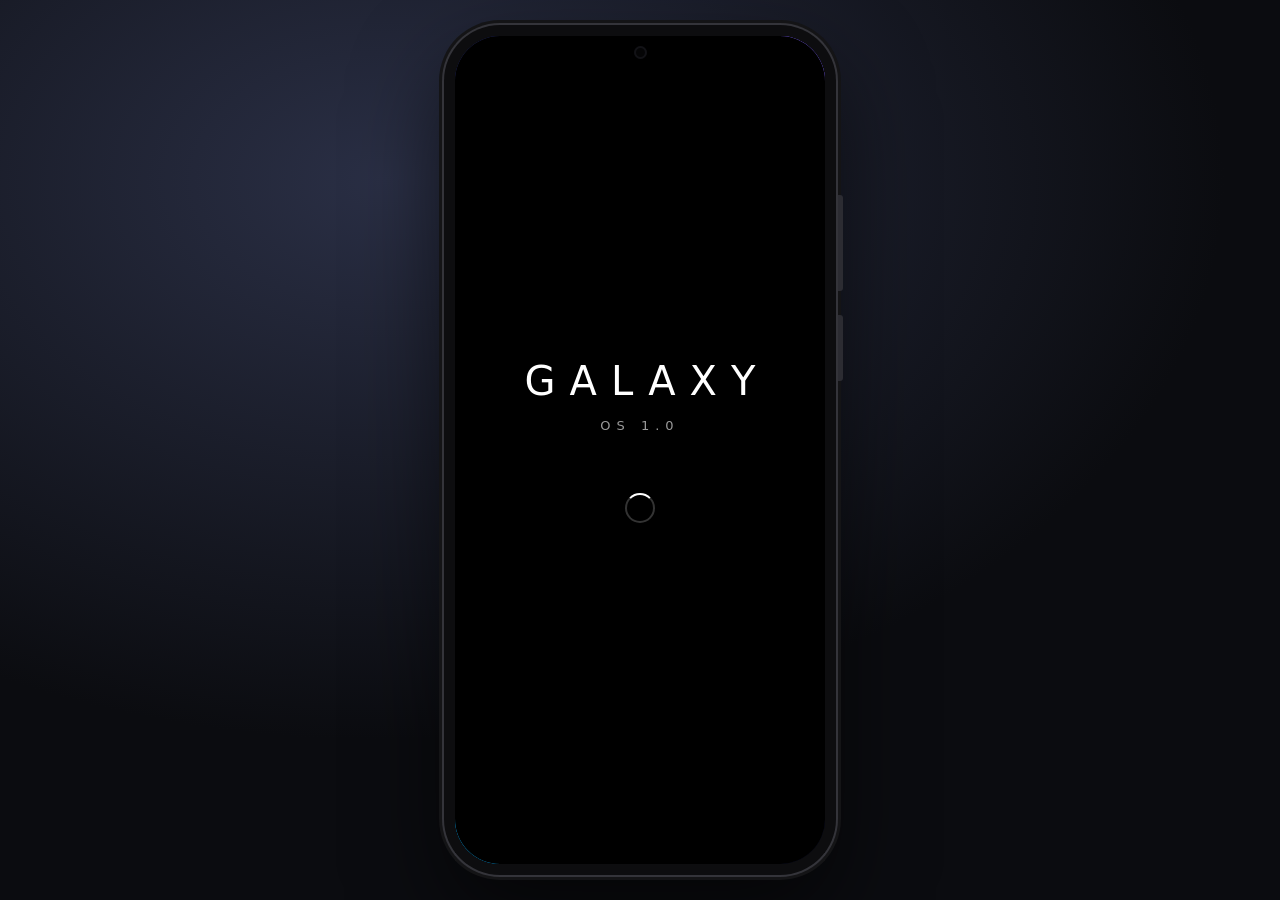
==== galaxy-os/index.html @ 3b124cb1 "Add Galaxy OS 1.0: browser-based phone OS with keyboard, clipboard and apps screen Single-file web O" ====
<!doctype html>
<html lang="ko">
<head>
<meta charset="utf-8">
<meta name="viewport" content="width=device-width,initial-scale=1,maximum-scale=1,user-scalable=no,viewport-fit=cover">
<meta name="theme-color" content="#000000">
<title>Galaxy OS 1.0</title>
<style>
*{box-sizing:border-box;margin:0;padding:0;-webkit-tap-highlight-color:transparent}
html,body{height:100%}
body{background:radial-gradient(1200px 800px at 30% 20%,#2a2f45,#0b0c10 70%);font-family:system-ui,-apple-system,"Apple SD Gothic Neo","Malgun Gothic","Noto Sans KR",sans-serif;display:flex;align-items:center;justify-content:center;overflow:hidden;user-select:none;-webkit-user-select:none}
button{font:inherit;color:inherit;background:none;border:0;cursor:pointer}
input,textarea,select{font:inherit;color:inherit;user-select:text;-webkit-user-select:text}
svg{display:block}

/* ---------- device frame ---------- */
.device{position:relative;width:392px;height:850px;border-radius:56px;background:#0d0d0f;padding:11px;box-shadow:0 0 0 2px #34343a,0 0 0 5px #141416,0 40px 90px rgba(0,0,0,.6);transform-origin:center;flex:none}
.device .hw{position:absolute;right:-7px;width:5px;background:#2c2c32;border-radius:0 3px 3px 0}
.device .hw.vol{top:170px;height:96px}
.device .hw.power{top:290px;height:66px;cursor:pointer}
.device .hw.power:active{background:#45454c}
.phone{--bg:#f4f4f6;--surface:#fff;--surface2:#ececf0;--text:#111114;--sub:#6e6e75;--line:rgba(0,0,0,.08);--accent:#3c74f0;--danger:#e5484d;--ok:#22b45a;--kb-bg:#e6e7eb;--key:#fff;--key-fn:#d2d4da;--key-text:#16161a;--shade:rgba(244,244,246,.94);--chip:#fff;
  position:relative;width:100%;height:100%;border-radius:45px;overflow:hidden;background:#000;color:var(--text);isolation:isolate}
.phone[data-theme=dark]{--bg:#000;--surface:#171719;--surface2:#232327;--text:#f2f2f4;--sub:#9b9ba3;--line:rgba(255,255,255,.1);--accent:#5f8fff;--kb-bg:#141416;--key:#38383d;--key-fn:#26262a;--key-text:#f2f2f2;--shade:rgba(18,18,20,.94);--chip:#26262a}
@media (max-width:520px),(max-height:640px){
  body{display:block}
  .device{width:100vw;height:100vh;height:100dvh;border-radius:0;padding:0;box-shadow:none;transform:none!important}
  .device .hw,.punch{display:none}
  .phone{border-radius:0}
}
#wall{position:absolute;inset:0;background-size:cover;background-position:center;transition:background .4s}
#dim{position:absolute;inset:0;background:#000;pointer-events:none;z-index:95;opacity:0}

/* ---------- stage ---------- */
.stage{position:absolute;inset:0;display:flex;flex-direction:column;padding-top:34px}
.content{position:relative;flex:1;min-height:0}
.layer{position:absolute;inset:0}

.statusbar{position:absolute;top:0;left:0;right:0;height:34px;z-index:50;display:flex;align-items:center;justify-content:space-between;padding:0 22px 0 26px;font-size:13px;font-weight:600;color:#fff;cursor:pointer;touch-action:none;transition:color .2s}
.phone.in-app .statusbar{background:var(--bg);color:var(--text)}
.phone.light-ui .statusbar{color:#111}
.statusbar .l,.statusbar .r{display:flex;align-items:center;gap:5px}
.statusbar svg{width:15px;height:15px;stroke:currentColor;fill:none;stroke-width:2.2;stroke-linecap:round;stroke-linejoin:round}
.statusbar .nicons svg{width:13px;height:13px;opacity:.85}
.batt{display:flex;align-items:center;gap:3px;font-size:12px}
.batt i{position:relative;width:22px;height:11px;border:1.5px solid currentColor;border-radius:3px;display:block}
.batt i::after{content:"";position:absolute;right:-4px;top:2.5px;width:2px;height:4px;background:currentColor;border-radius:0 1px 1px 0}
.batt b{position:absolute;left:1px;top:1px;bottom:1px;background:currentColor;border-radius:1px}
.punch{position:absolute;top:10px;left:50%;width:13px;height:13px;margin-left:-6.5px;border-radius:50%;background:#050506;z-index:200;box-shadow:inset 0 0 0 2px #121216;pointer-events:none}

.navbar{height:46px;flex:none;display:flex;align-items:center;justify-content:space-around;padding:0 30px;color:#fff;position:relative;z-index:30;transition:background .2s,color .2s}
.phone.in-app .navbar{background:var(--bg);color:var(--text)}
.phone.kb-open .navbar{background:var(--kb-bg);color:var(--text)}
.navbar button{width:64px;height:40px;display:grid;place-items:center;border-radius:20px}
.navbar button:active{background:rgba(128,128,128,.25)}
.navbar svg{width:20px;height:20px;stroke:currentColor;fill:none;stroke-width:2;stroke-linecap:round;stroke-linejoin:round}

/* ---------- icons ---------- */
.ic{display:flex;flex-direction:column;align-items:center;gap:6px;font-size:12px;color:#fff;text-shadow:0 1px 3px rgba(0,0,0,.35);cursor:pointer;min-width:0}
.ic span{max-width:76px;overflow:hidden;text-overflow:ellipsis;white-space:nowrap}
.sq{width:56px;height:56px;border-radius:18px;display:grid;place-items:center;box-shadow:0 2px 8px rgba(0,0,0,.18);flex:none;transition:transform .12s}
.ic:active .sq{transform:scale(.9)}
.sq svg{width:29px;height:29px;stroke:#fff;fill:none;stroke-width:1.8;stroke-linecap:round;stroke-linejoin:round}
.sq.sm{width:36px;height:36px;border-radius:12px}.sq.sm svg{width:19px;height:19px}
.sq.xs{width:22px;height:22px;border-radius:7px;box-shadow:none}.sq.xs svg{width:13px;height:13px;stroke-width:2.2}

/* ---------- home ---------- */
#home{display:flex;flex-direction:column;padding:0 14px 4px;touch-action:none}
.widget{color:#fff;padding:30px 10px 6px;text-shadow:0 1px 10px rgba(0,0,0,.3)}
.widget .t{font-size:66px;font-weight:250;letter-spacing:-2px;line-height:1}
.widget .d{font-size:15px;margin-top:8px;opacity:.92}
.widget .w{font-size:13px;margin-top:4px;opacity:.75}
.hgrid{display:grid;grid-template-columns:repeat(4,1fr);gap:20px 4px;align-content:start;flex:1;padding-top:26px}
.drawer-hint{align-self:center;color:#fff;opacity:.8;padding:4px 20px}
.drawer-hint svg{width:22px;height:22px;stroke:currentColor;fill:none;stroke-width:2.2;stroke-linecap:round}
.dock{display:grid;grid-template-columns:repeat(4,1fr);padding:10px 0 4px}
.dock .ic span{display:none}

/* ---------- drawer ---------- */
#drawer{background:rgba(10,10,16,.45);backdrop-filter:blur(26px) saturate(1.2);-webkit-backdrop-filter:blur(26px) saturate(1.2);transform:translateY(100%);opacity:0;transition:transform .32s cubic-bezier(.2,.8,.2,1),opacity .25s;display:flex;flex-direction:column;z-index:5;visibility:hidden}
#drawer.open{transform:none;opacity:1;visibility:visible}
.dr-head{padding:14px 18px 10px;touch-action:none}
.dr-search{display:flex;align-items:center;gap:8px;background:rgba(255,255,255,.18);border-radius:24px;padding:0 14px;color:#fff}
.dr-search svg{width:18px;height:18px;stroke:currentColor;fill:none;stroke-width:2;flex:none}
.dr-search input{flex:1;border:0;outline:0;background:none;color:#fff;font-size:15px;padding:11px 0}
.dr-search input::placeholder{color:rgba(255,255,255,.7)}
.dr-grid{flex:1;overflow-y:auto;display:grid;grid-template-columns:repeat(4,1fr);gap:22px 4px;align-content:start;padding:12px 14px 20px;touch-action:pan-y;overscroll-behavior:contain}
.dr-empty{grid-column:1/-1;text-align:center;color:rgba(255,255,255,.75);padding:40px 0;font-size:14px}

/* ---------- apps ---------- */
#apps{z-index:10;pointer-events:none}
.app{position:absolute;inset:0;background:var(--bg);color:var(--text);display:none;pointer-events:auto;overflow:hidden}
.app.active{display:block}
.app.opening{animation:appIn .28s cubic-bezier(.2,.8,.2,1)}
.app.closing{animation:appOut .22s ease-in forwards}
@keyframes appIn{from{transform:scale(.88);opacity:0;border-radius:30px}to{transform:none;opacity:1}}
@keyframes appOut{to{transform:scale(.86);opacity:0;border-radius:30px}}
.view{position:absolute;inset:0;background:var(--bg);display:flex;flex-direction:column;isolation:isolate}
.view.pushin{animation:pushIn .26s cubic-bezier(.2,.8,.2,1)}
.view.popout{animation:popOut .2s ease-in forwards}
@keyframes pushIn{from{transform:translateX(40%);opacity:0}to{transform:none;opacity:1}}
@keyframes popOut{to{transform:translateX(40%);opacity:0}}
.pg-head{padding:34px 22px 14px;display:flex;align-items:flex-end;gap:4px;min-height:118px;flex:none}
.pg-head .grow{flex:1;min-width:0}
.pg-head h1{font-size:30px;font-weight:600;letter-spacing:-.5px}
.pg-head .sub{font-size:13px;color:var(--sub);margin-top:4px}
.bar{height:56px;display:flex;align-items:center;padding:0 6px;gap:2px;flex:none}
.bar .title{flex:1;font-size:19px;font-weight:600;padding:0 6px;white-space:nowrap;overflow:hidden;text-overflow:ellipsis}
.pg-body{flex:1;overflow-y:auto;padding:0 14px 24px;overscroll-behavior:contain;position:relative}
.ibtn{width:44px;height:44px;border-radius:50%;display:grid;place-items:center;flex:none;color:var(--text)}
.ibtn:active{background:var(--surface2)}
.ibtn svg{width:22px;height:22px;stroke:currentColor;fill:none;stroke-width:2;stroke-linecap:round;stroke-linejoin:round}
.card{background:var(--surface);border-radius:24px;overflow:hidden;margin-bottom:12px}
.card-t{font-size:13px;color:var(--sub);padding:14px 22px 2px;font-weight:600}
.row{display:flex;align-items:center;gap:14px;padding:14px 20px;min-height:58px;cursor:pointer;position:relative}
.row+.row::before{content:"";position:absolute;top:0;left:20px;right:20px;height:1px;background:var(--line)}
.row:active{background:var(--surface2)}
.row .tx{flex:1;min-width:0}
.row .tx b{display:block;font-weight:500;font-size:16px;white-space:nowrap;overflow:hidden;text-overflow:ellipsis}
.row .tx small{display:block;color:var(--sub);font-size:13px;margin-top:2px;white-space:nowrap;overflow:hidden;text-overflow:ellipsis}
.row .meta{font-size:12px;color:var(--sub);flex:none}
.switch{width:46px;height:27px;border-radius:14px;background:#b9b9c0;position:relative;flex:none;transition:background .2s}
.switch::after{content:"";position:absolute;left:3px;top:3px;width:21px;height:21px;border-radius:50%;background:#fff;transition:transform .2s;box-shadow:0 1px 3px rgba(0,0,0,.25)}
.switch.on{background:var(--accent)}.switch.on::after{transform:translateX(19px)}
.fab{position:absolute;right:20px;bottom:20px;width:58px;height:58px;border-radius:50%;background:var(--accent);color:#fff;display:grid;place-items:center;box-shadow:0 6px 16px rgba(0,0,0,.25);z-index:3}
.fab svg{width:26px;height:26px;stroke:#fff;fill:none;stroke-width:2.2;stroke-linecap:round}
.field{width:100%;border:0;outline:0;background:var(--surface);border-radius:16px;padding:13px 16px;font-size:16px;color:var(--text)}
.field:focus{box-shadow:0 0 0 2px var(--accent) inset}
textarea.field{resize:none;line-height:1.5}
.pill{background:var(--accent);color:#fff;border-radius:24px;padding:11px 22px;font-weight:600;font-size:15px}
.pill.ghost{background:var(--surface2);color:var(--text)}
.pill.red{background:var(--danger)}
.tabbar{display:flex;flex:none;background:var(--bg);border-top:1px solid var(--line)}
.tabbar button{flex:1;padding:14px 0 12px;font-size:14px;color:var(--sub);font-weight:500}
.tabbar button.on{color:var(--text);font-weight:700}
.empty{color:var(--sub);text-align:center;padding:50px 10px;font-size:14px;line-height:1.6}
.av{width:42px;height:42px;border-radius:50%;display:grid;place-items:center;color:#fff;font-weight:600;font-size:17px;flex:none}
.av.lg{width:96px;height:96px;font-size:40px}
.seg{display:flex;background:var(--surface2);border-radius:20px;padding:3px;gap:2px}
.seg button{flex:1;border-radius:17px;padding:8px 0;font-size:14px;color:var(--sub)}
.seg button.on{background:var(--surface);color:var(--text);font-weight:600;box-shadow:0 1px 3px rgba(0,0,0,.08)}
input[type=range]{width:100%;accent-color:var(--accent)}

/* ---------- keyboard ---------- */
#kb{display:none;background:var(--kb-bg);color:var(--key-text);padding:0 4px 2px;touch-action:none;flex:none;position:relative;z-index:30}
#kb.show{display:block}
.kb-tool{height:42px;display:flex;align-items:center;gap:2px;padding:0 4px}
.kb-tool button{width:42px;height:34px;border-radius:10px;display:grid;place-items:center;color:var(--key-text)}
.kb-tool button.on{background:var(--key-fn)}
.kb-tool svg{width:21px;height:21px;stroke:currentColor;fill:none;stroke-width:1.9;stroke-linecap:round;stroke-linejoin:round}
.kb-tool .lbl{flex:1;text-align:center;font-size:12px;color:var(--sub);opacity:.8;white-space:nowrap;overflow:hidden;text-overflow:ellipsis;padding:0 6px}
.kb-rows{display:flex;flex-direction:column;gap:8px;padding:2px 0 6px}
.kb-row{display:flex;gap:5px}
.kb-sp{flex:.5}
.key{flex:1;height:43px;border-radius:7px;background:var(--key);color:var(--key-text);font-size:20px;display:grid;place-items:center;position:relative;box-shadow:0 1px 0 rgba(0,0,0,.18);cursor:pointer;min-width:0}
.key.fn{background:var(--key-fn);font-size:14px;font-weight:500}
.key.wide{flex:1.45}.key.space{flex:4;font-size:12px;color:var(--sub)}
.key svg{width:21px;height:21px;stroke:currentColor;fill:none;stroke-width:1.9;stroke-linecap:round;stroke-linejoin:round}
.key.down{filter:brightness(.82)}
.phone[data-theme=dark] .key.down{filter:brightness(1.35)}
.key.ch.down::after{content:attr(data-c);position:absolute;bottom:calc(100% + 6px);left:50%;transform:translateX(-50%);min-width:46px;height:54px;padding:0 6px;border-radius:12px;background:var(--key);color:var(--key-text);display:grid;place-items:center;font-size:28px;box-shadow:0 4px 16px rgba(0,0,0,.28);pointer-events:none;z-index:5}
.key.shift.on{color:var(--accent)}
.key.shift.lock svg{fill:var(--accent);stroke:var(--accent)}
.key.enter{background:var(--accent);color:#fff}
.key small{font-size:10px;opacity:.7;position:absolute;bottom:3px;right:6px}
.kb-panel{overflow-y:auto;touch-action:pan-y;overscroll-behavior:contain}
.emoji-grid{display:grid;grid-template-columns:repeat(8,1fr);padding:2px}
.emoji-grid button{font-size:25px;height:44px;border-radius:8px}
.emoji-grid button:active{background:var(--key-fn)}
.clip-head{display:flex;align-items:center;justify-content:space-between;padding:4px 8px 8px;font-size:13px;color:var(--sub)}
.clip-head button{color:var(--accent);font-size:13px;font-weight:600}
.clip-grid{display:grid;grid-template-columns:1fr 1fr;gap:6px;padding:0 2px 6px}
.clip-item{background:var(--key);border-radius:12px;padding:10px 26px 10px 11px;font-size:13px;height:78px;overflow:hidden;text-align:left;position:relative;line-height:1.35;word-break:break-all;color:var(--key-text)}
.clip-item .acts{position:absolute;top:4px;right:3px;display:flex;flex-direction:column;gap:2px}
.clip-item .acts span{width:22px;height:22px;display:grid;place-items:center;border-radius:6px;color:var(--sub)}
.clip-item .acts span.on{color:var(--accent)}
.clip-item svg{width:14px;height:14px;stroke:currentColor;fill:none;stroke-width:2.2;stroke-linecap:round;stroke-linejoin:round}
.kb-bottom{display:flex;gap:5px;padding:4px 0 6px}

/* ---------- overlays ---------- */
#shade{position:absolute;inset:0;z-index:60;background:var(--shade);backdrop-filter:blur(24px);-webkit-backdrop-filter:blur(24px);transform:translateY(-102%);transition:transform .32s cubic-bezier(.2,.8,.2,1);display:flex;flex-direction:column;color:var(--text)}
#shade.open{transform:none}
.sh-top{padding:40px 22px 8px;display:flex;align-items:flex-end;justify-content:space-between;touch-action:none}
.sh-top .t{font-size:34px;font-weight:300}
.sh-top .d{font-size:13px;color:var(--sub)}
.qs{display:grid;grid-template-columns:repeat(4,1fr);gap:14px 8px;padding:14px 18px}
.qs button{display:flex;flex-direction:column;align-items:center;gap:7px;font-size:11.5px;color:var(--text)}
.qs .q{width:56px;height:56px;border-radius:50%;display:grid;place-items:center;background:var(--surface2);color:var(--text);transition:background .2s}
.qs .on .q{background:var(--accent);color:#fff}
.qs svg{width:23px;height:23px;stroke:currentColor;fill:none;stroke-width:2;stroke-linecap:round;stroke-linejoin:round}
.bright{display:flex;align-items:center;gap:12px;margin:4px 18px 10px;background:var(--surface);border-radius:28px;padding:10px 18px}
.bright svg{width:20px;height:20px;stroke:var(--sub);fill:none;stroke-width:2;flex:none}
.sh-list{flex:1;overflow-y:auto;padding:4px 14px 10px;touch-action:pan-y}
.noti{background:var(--surface);border-radius:20px;padding:13px 16px;margin-bottom:8px;display:flex;gap:12px;cursor:pointer}
.noti .tx{flex:1;min-width:0}.noti b{font-size:14px;display:block}.noti p{font-size:13.5px;color:var(--sub);margin-top:2px;word-break:break-all}
.noti .tm{font-size:11px;color:var(--sub);flex:none}
.sh-foot{display:flex;justify-content:space-between;align-items:center;padding:6px 20px 16px;touch-action:none}
.sh-foot .handle{width:40px;height:5px;border-radius:3px;background:var(--sub);opacity:.5;margin:0 auto}
#headsup{position:absolute;top:40px;left:10px;right:10px;z-index:70;transform:translateY(-140%);transition:transform .3s cubic-bezier(.2,.8,.2,1)}
#headsup.show{transform:none}
#headsup .noti{box-shadow:0 8px 28px rgba(0,0,0,.25);margin:0}
#toast{position:absolute;left:50%;bottom:70px;transform:translate(-50%,20px);background:rgba(40,40,44,.94);color:#fff;font-size:14px;padding:11px 20px;border-radius:22px;z-index:90;opacity:0;transition:.25s;pointer-events:none;white-space:nowrap;max-width:88%;overflow:hidden;text-overflow:ellipsis}
#toast.show{opacity:1;transform:translate(-50%,0)}
#ctx{position:absolute;z-index:85;display:none;background:var(--surface);color:var(--text);border-radius:14px;box-shadow:0 6px 24px rgba(0,0,0,.28);padding:3px;white-space:nowrap}
#ctx.show{display:flex}
#ctx button{padding:10px 12px;font-size:14px;border-radius:11px}
#ctx button:active{background:var(--surface2)}
#dialog{position:absolute;inset:0;z-index:88;background:rgba(0,0,0,.4);display:none;align-items:flex-end;padding:0 12px 70px}
#dialog.show{display:flex}
.dlg{background:var(--surface);color:var(--text);border-radius:28px;padding:24px 22px 14px;width:100%;animation:pushUp .22s cubic-bezier(.2,.8,.2,1)}
@keyframes pushUp{from{transform:translateY(30px);opacity:0}}
.dlg h3{font-size:19px;font-weight:600;text-align:center}
.dlg p{font-size:14.5px;color:var(--sub);text-align:center;margin-top:10px;line-height:1.5}
.dlg .btns{display:flex;margin-top:18px}
.dlg .btns button{flex:1;padding:12px;font-size:16px;font-weight:600;border-radius:14px}
.dlg .btns button:active{background:var(--surface2)}
.dlg .btns .ok{color:var(--accent)}.dlg .btns .warn{color:var(--danger)}

/* recents */
#recents{z-index:20;background:rgba(0,0,0,.55);backdrop-filter:blur(18px);-webkit-backdrop-filter:blur(18px);display:none;flex-direction:column}
#recents.open{display:flex;animation:fadeIn .2s}
@keyframes fadeIn{from{opacity:0}}
.rc-list{flex:1;display:flex;gap:16px;overflow-x:auto;padding:26px 15%;align-items:center;scroll-snap-type:x mandatory;touch-action:pan-x}
.rc-card{flex:none;width:70%;height:86%;display:flex;flex-direction:column;gap:10px;scroll-snap-align:center;transition:transform .2s,opacity .2s}
.rc-card .hd{display:flex;align-items:center;gap:8px;color:#fff;font-size:14px;font-weight:600}
.rc-card .hd .x{margin-left:auto;width:30px;height:30px;border-radius:50%;background:rgba(255,255,255,.18);display:grid;place-items:center}
.rc-card .hd .x svg{width:14px;height:14px;stroke:#fff;stroke-width:2.6;fill:none;stroke-linecap:round}
.rc-prev{flex:1;border-radius:22px;overflow:hidden;position:relative;background:var(--bg);cursor:pointer}
.rc-prev>.app{display:block!important;pointer-events:none;transform-origin:0 0;inset:auto;left:0;top:0}
.rc-foot{text-align:center;padding:6px 0 18px}
.rc-foot button{color:#fff;background:rgba(255,255,255,.18);border-radius:22px;padding:10px 26px;font-size:14px;font-weight:600}
.rc-empty{color:rgba(255,255,255,.8);margin:auto;font-size:15px}

/* lock & boot & off */
#lock{position:absolute;inset:0;z-index:40;display:flex;flex-direction:column;align-items:center;color:#fff;touch-action:none;transition:transform .3s,opacity .3s;cursor:grab}
#lock.hide{transform:translateY(-100%);opacity:0;pointer-events:none}
#lock.gone{display:none}
#lock .lbg{position:absolute;inset:0;background:inherit;z-index:-1}
.lk-clock{margin-top:96px;font-size:84px;font-weight:200;letter-spacing:-3px;line-height:1;text-shadow:0 2px 14px rgba(0,0,0,.3)}
.lk-date{font-size:17px;margin-top:10px;opacity:.95;text-shadow:0 1px 8px rgba(0,0,0,.3)}
.lk-notis{width:100%;padding:28px 16px 0;display:flex;flex-direction:column;gap:8px}
.lk-notis .noti{background:rgba(255,255,255,.88);color:#111}
.lk-notis .noti p,.lk-notis .noti .tm{color:#555}
.lk-bottom{margin-top:auto;width:100%;display:flex;align-items:center;justify-content:space-between;padding:0 26px 40px}
.lk-sc{width:52px;height:52px;border-radius:50%;background:rgba(255,255,255,.15);display:grid;place-items:center;color:#fff}
.lk-sc svg{width:24px;height:24px;stroke:currentColor;fill:none;stroke-width:1.9;stroke-linecap:round;stroke-linejoin:round}
.lk-hint{display:flex;flex-direction:column;align-items:center;gap:6px;font-size:13px;opacity:.9;color:#fff}
.lk-hint span{animation:bob 2.2s ease-in-out infinite}
.lk-hint svg{width:22px;height:22px;stroke:currentColor;fill:none;stroke-width:2;stroke-linecap:round;stroke-linejoin:round}
@keyframes bob{50%{transform:translateY(-6px)}}
#off{position:absolute;inset:0;background:#000;z-index:99;display:none;cursor:pointer}
#off.show{display:block}
#boot{position:absolute;inset:0;background:#000;z-index:100;display:flex;flex-direction:column;align-items:center;justify-content:center;color:#fff;transition:opacity .6s}
#boot.done{opacity:0;pointer-events:none}
#boot .logo{font-size:40px;font-weight:300;letter-spacing:14px;padding-left:14px;animation:bootIn 1.6s ease both}
#boot .ver{font-size:13px;letter-spacing:6px;opacity:.6;margin-top:14px;animation:bootIn 1.6s .3s ease both}
#boot .ring{width:30px;height:30px;border:2px solid rgba(255,255,255,.2);border-top-color:#fff;border-radius:50%;margin-top:60px;animation:spin .9s linear infinite}
@keyframes bootIn{from{opacity:0;letter-spacing:30px}}
@keyframes spin{to{transform:rotate(360deg)}}

/* ---------- app specific ---------- */
.dial-top{flex:1;display:flex;flex-direction:column;justify-content:flex-end;align-items:center;padding:0 20px 10px;min-height:0}
.dial-num{font-size:34px;font-weight:400;letter-spacing:1px;min-height:46px;max-width:100%;overflow:hidden;text-overflow:ellipsis;white-space:nowrap}
.dial-hint{font-size:14px;color:var(--accent);min-height:20px;margin-top:4px}
.dialpad{display:grid;grid-template-columns:repeat(3,1fr);gap:6px 18px;padding:6px 40px 4px}
.dialpad button{height:62px;border-radius:31px;display:flex;flex-direction:column;align-items:center;justify-content:center;font-size:28px;line-height:1}
.dialpad button:active{background:var(--surface2)}
.dialpad small{font-size:10px;color:var(--sub);letter-spacing:1px;margin-top:3px;min-height:12px}
.dial-act{display:grid;grid-template-columns:repeat(3,1fr);padding:8px 40px 14px;align-items:center;justify-items:center}
.callbtn{width:64px;height:64px;border-radius:50%;background:var(--ok);display:grid;place-items:center}
.callbtn svg{width:28px;height:28px;stroke:#fff;fill:none;stroke-width:2;stroke-linecap:round;stroke-linejoin:round}
.callbtn.end{background:var(--danger)}
.call{position:absolute;inset:0;z-index:5;background:linear-gradient(180deg,#1f2a44,#0d1220);color:#fff;display:flex;flex-direction:column;align-items:center;padding:80px 30px 40px}
.call .nm{font-size:30px;margin-top:18px}.call .st{font-size:15px;opacity:.75;margin-top:8px}
.call .opts{display:grid;grid-template-columns:repeat(3,1fr);gap:26px;margin-top:auto;margin-bottom:46px}
.call .opts button{display:flex;flex-direction:column;align-items:center;gap:8px;font-size:12px;opacity:.9}
.call .opts span{width:58px;height:58px;border-radius:50%;background:rgba(255,255,255,.12);display:grid;place-items:center}
.call .opts .on span{background:#fff;color:#111}
.call .opts svg{width:24px;height:24px;stroke:currentColor;fill:none;stroke-width:1.9;stroke-linecap:round;stroke-linejoin:round}
.chat{flex:1;overflow-y:auto;padding:10px 14px;display:flex;flex-direction:column;gap:6px;overscroll-behavior:contain}
.bub{max-width:78%;padding:10px 14px;border-radius:20px;font-size:15px;line-height:1.4;word-break:break-word;white-space:pre-wrap;align-self:flex-start;background:var(--surface);user-select:text;-webkit-user-select:text}
.bub.me{align-self:flex-end;background:var(--accent);color:#fff}
.bub-t{font-size:11px;color:var(--sub);align-self:flex-start;margin:-2px 6px 2px}
.bub-t.me{align-self:flex-end}
.chat-day{align-self:center;font-size:12px;color:var(--sub);padding:8px}
.composer{display:flex;align-items:flex-end;gap:6px;padding:8px 10px;flex:none}
.composer .field{border-radius:24px;padding:11px 16px}
.send{width:44px;height:44px;border-radius:50%;background:var(--accent);display:grid;place-items:center;flex:none}
.send svg{width:20px;height:20px;stroke:#fff;fill:none;stroke-width:2;stroke-linejoin:round}
.notes-grid{display:grid;grid-template-columns:1fr 1fr;gap:10px}
.note-card{background:var(--surface);border-radius:20px;padding:14px;height:150px;overflow:hidden;cursor:pointer;display:flex;flex-direction:column;gap:6px}
.note-card b{font-size:15px;white-space:nowrap;overflow:hidden;text-overflow:ellipsis}
.note-card p{font-size:13px;color:var(--sub);flex:1;overflow:hidden;white-space:pre-wrap;word-break:break-all;line-height:1.45}
.note-card small{font-size:11px;color:var(--sub)}
.note-ed{flex:1;display:flex;flex-direction:column;padding:0 16px 10px;gap:6px;min-height:0}
.note-ed input{font-size:22px;font-weight:600;border:0;outline:0;background:none;padding:8px 4px;color:var(--text)}
.note-ed textarea{flex:1;border:0;outline:0;background:none;resize:none;font-size:16px;line-height:1.6;padding:4px;color:var(--text)}
.calc-disp{flex:1;display:flex;flex-direction:column;justify-content:flex-end;align-items:flex-end;padding:20px 26px 8px;min-height:0;gap:6px}
.calc-expr{font-size:38px;font-weight:300;word-break:break-all;text-align:right;line-height:1.15;max-height:100%;overflow:hidden}
.calc-res{font-size:22px;color:var(--sub);min-height:28px}
.calc-tools{display:flex;justify-content:space-between;padding:0 18px 6px;border-bottom:1px solid var(--line);margin:0 8px}
.calc-pad{display:grid;grid-template-columns:repeat(4,1fr);gap:10px;padding:14px 18px 16px}
.calc-pad button{height:66px;border-radius:33px;background:var(--surface);font-size:26px;font-weight:400}
.calc-pad button:active{filter:brightness(.88)}
.calc-pad .op{color:var(--ok);font-size:30px}
.calc-pad .cl{color:var(--danger)}
.calc-pad .eq{background:var(--ok);color:#fff;font-size:30px}
.calc-hist{position:absolute;left:0;right:0;top:0;bottom:0;background:var(--bg);overflow-y:auto;padding:10px 26px;z-index:2}
.calc-hist div{text-align:right;padding:10px 0;border-bottom:1px solid var(--line);cursor:pointer}
.calc-hist small{color:var(--sub);display:block}
.big-time{font-size:62px;font-weight:200;text-align:center;font-variant-numeric:tabular-nums;letter-spacing:-1px}
.laps{flex:1;overflow-y:auto;padding:0 30px;font-variant-numeric:tabular-nums}
.laps div{display:flex;justify-content:space-between;padding:10px 0;border-bottom:1px solid var(--line);font-size:15px}
.ctl{display:flex;justify-content:center;gap:16px;padding:16px}
.ctl .pill{min-width:120px}
.spin{display:flex;justify-content:center;align-items:center;gap:8px;padding:20px 0}
.spin .col{display:flex;flex-direction:column;align-items:center}
.spin .v{font-size:52px;font-weight:300;font-variant-numeric:tabular-nums;width:86px;text-align:center}
.spin .col small{color:var(--sub);font-size:12px}
.spin .sep{font-size:44px;font-weight:200;color:var(--sub);padding-bottom:22px}
.presets{display:flex;gap:8px;justify-content:center;flex-wrap:wrap;padding:0 16px}
.presets button{background:var(--surface);border-radius:20px;padding:9px 16px;font-size:14px}
.ring{position:relative;width:240px;height:240px;margin:20px auto}
.ring svg{width:240px;height:240px;transform:rotate(-90deg)}
.ring .big-time{position:absolute;inset:0;display:grid;place-items:center;font-size:48px}
.cal-head{display:flex;align-items:center;padding:0 10px}
.cal-head .title{flex:1;font-size:20px;font-weight:600;text-align:center}
.cal-grid{display:grid;grid-template-columns:repeat(7,1fr);padding:4px 10px;text-align:center}
.cal-grid .dw{font-size:12px;color:var(--sub);padding:6px 0}
.cal-grid .dw:first-child,.cal-grid .sun{color:var(--danger)}
.cal-grid .sat,.cal-grid .dw:last-child{color:var(--accent)}
.cal-grid button{height:44px;display:flex;flex-direction:column;align-items:center;justify-content:center;font-size:15px;border-radius:22px;position:relative}
.cal-grid button.mut{opacity:.3}
.cal-grid button.today span{background:var(--accent);color:#fff;border-radius:50%;width:30px;height:30px;display:grid;place-items:center}
.cal-grid button.sel{background:var(--surface2)}
.cal-grid button i{position:absolute;bottom:4px;width:5px;height:5px;border-radius:50%;background:var(--ok)}
.ev{display:flex;align-items:center;gap:12px;background:var(--surface);border-radius:16px;padding:12px 14px;margin-bottom:8px}
.ev::before{content:"";width:4px;align-self:stretch;border-radius:2px;background:var(--ok)}
.ev span{flex:1}
.gal{display:grid;grid-template-columns:repeat(3,1fr);gap:3px}
.gal div{aspect-ratio:1;background-size:cover;background-position:center;cursor:pointer;border-radius:4px}
.viewer{position:absolute;inset:0;background:#000;z-index:4;display:flex;flex-direction:column}
.viewer .img{flex:1;background-size:contain;background-repeat:no-repeat;background-position:center}
.viewer .bar .ibtn,.viewer .bar .title{color:#fff}
.viewer .acts{display:flex;justify-content:space-around;padding:10px 0 16px}
.viewer .acts button{color:#fff;display:flex;flex-direction:column;align-items:center;gap:4px;font-size:12px}
.viewer .acts svg{width:22px;height:22px;stroke:#fff;fill:none;stroke-width:1.9;stroke-linecap:round;stroke-linejoin:round}
.cam{position:absolute;inset:0;background:#000;display:flex;flex-direction:column;color:#fff}
.cam video{flex:1;width:100%;object-fit:cover;min-height:0;background:#111}
.cam .msg{flex:1;display:grid;place-items:center;text-align:center;padding:30px;font-size:14px;opacity:.8;line-height:1.6;background:radial-gradient(circle at 50% 40%,#2a2a33,#000)}
.cam .ctlr{display:flex;align-items:center;justify-content:space-around;padding:22px 0 26px}
.shutter{width:72px;height:72px;border-radius:50%;background:#fff;box-shadow:0 0 0 4px #000,0 0 0 7px #fff}
.shutter:active{transform:scale(.92)}
.cam .thumb{width:46px;height:46px;border-radius:50%;background:#333 center/cover;border:2px solid #fff}
.cam .ibtn{color:#fff;background:rgba(255,255,255,.15)}
.cam .flash{position:absolute;inset:0;background:#fff;opacity:0;pointer-events:none;transition:opacity .25s}
.swatches{display:grid;grid-template-columns:repeat(4,1fr);gap:10px;padding:8px 18px 18px}
.swatches button{aspect-ratio:9/16;border-radius:14px;background-size:cover;border:3px solid transparent}
.swatches button.on{border-color:var(--accent)}
.web{flex:1;border:0;width:100%;background:#fff;min-height:0}
.urlbar{display:flex;gap:6px;padding:6px 10px;align-items:center;flex:none}
.urlbar .field{border-radius:22px;padding:10px 16px;font-size:14px}
.clipapp-item{background:var(--surface);border-radius:18px;padding:14px 16px;margin-bottom:8px;display:flex;gap:10px;align-items:flex-start;cursor:pointer}
.clipapp-item p{flex:1;font-size:14.5px;line-height:1.45;white-space:pre-wrap;word-break:break-all;max-height:88px;overflow:hidden}
.clipapp-item small{display:block;font-size:11px;color:var(--sub);margin-top:6px}
.clipapp-item .ibtn{width:34px;height:34px}.clipapp-item .ibtn svg{width:17px;height:17px}
.clipapp-item .ibtn.on{color:var(--accent)}
.wc{display:flex;align-items:center;justify-content:space-between;background:var(--surface);border-radius:20px;padding:16px 20px;margin-bottom:8px}
.wc b{font-size:17px;font-weight:500}.wc small{display:block;color:var(--sub);font-size:12.5px;margin-top:3px}
.wc .tm{font-size:32px;font-weight:300}
.alarm{display:flex;align-items:center;background:var(--surface);border-radius:20px;padding:16px 20px;margin-bottom:8px;gap:12px}
.alarm .tm{font-size:34px;font-weight:300;flex:1}
.alarm .tm small{font-size:14px;color:var(--sub);margin-left:4px}
.alarm.off .tm{opacity:.45}
</style>
</head>
<body>
<div class="device" id="device">
  <div class="hw vol"></div>
  <div class="hw power" id="powerBtn" title="전원 버튼"></div>
  <div class="phone" id="phone" data-theme="light">
    <div id="wall"></div>
    <div class="punch"></div>
    <div class="statusbar" id="statusbar">
      <div class="l"><span id="sbTime">00:00</span><span class="nicons" id="sbNotis"></span></div>
      <div class="r" id="sbRight"></div>
    </div>
    <div class="stage">
      <div class="content" id="content">
        <div class="layer" id="home"></div>
        <div class="layer" id="drawer"></div>
        <div class="layer" id="apps"></div>
        <div class="layer" id="recents"></div>
      </div>
      <div id="kb" aria-label="Galaxy 키보드"></div>
      <div class="navbar" id="navbar">
        <button data-nav="recents" aria-label="최근 앱"><svg viewBox="0 0 24 24"><path d="M7 6v12M12 6v12M17 6v12"/></svg></button>
        <button data-nav="home" aria-label="홈"><svg viewBox="0 0 24 24"><rect x="5" y="5" width="14" height="14" rx="4.5"/></svg></button>
        <button data-nav="back" aria-label="뒤로"><svg viewBox="0 0 24 24"><path d="M15 5l-7 7 7 7"/></svg></button>
      </div>
    </div>
    <div id="lock" class="gone"></div>
    <div id="shade"></div>
    <div id="headsup"></div>
    <div id="ctx"></div>
    <div id="dialog"></div>
    <div id="toast"></div>
    <div id="dim"></div>
    <div id="off"></div>
    <div id="boot"><div class="logo">GALAXY</div><div class="ver">OS 1.0</div><div class="ring"></div></div>
  </div>
</div>
<script>
'use strict';
/* ==========================================================================
   Galaxy OS 1.0 — core
   ========================================================================== */
const $ = (s, r = document) => r.querySelector(s);
const $$ = (s, r = document) => [...r.querySelectorAll(s)];
function h(tag, a, ...kids) {
  const el = document.createElement(tag);
  if (a) for (const k in a) {
    const v = a[k];
    if (v == null || v === false) continue;
    if (k === 'class') el.className = v;
    else if (k === 'style') el.style.cssText = v;
    else if (k === 'html') el.innerHTML = v;
    else if (k === 'value') el.value = v;
    else if (k === 'ctx') { el._ctx = v; el.setAttribute('data-ctx', ''); }
    else if (k.startsWith('on') && typeof v === 'function') el.addEventListener(k.slice(2).toLowerCase(), v);
    else el.setAttribute(k, v === true ? '' : v);
  }
  for (const c of kids.flat(Infinity)) if (c != null && c !== false) el.append(c instanceof Node ? c : document.createTextNode(c));
  return el;
}
const pad2 = n => String(n).padStart(2, '0');
const clamp = (v, a, b) => Math.max(a, Math.min(b, v));
const uid = () => Date.now().toString(36) + Math.random().toString(36).slice(2, 7);
const DAYS = ['일', '월', '화', '수', '목', '금', '토'];
const fmtHM = d => pad2(d.getHours()) + ':' + pad2(d.getMinutes());
const fmtDate = d => `${d.getMonth() + 1}월 ${d.getDate()}일 ${DAYS[d.getDay()]}요일`;
function fmtAgo(t) {
  const s = (Date.now() - t) / 1000;
  if (s < 60) return '방금';
  if (s < 3600) return Math.floor(s / 60) + '분 전';
  const d = new Date(t), n = new Date();
  if (d.toDateString() === n.toDateString()) return fmtHM(d);
  return `${d.getMonth() + 1}/${d.getDate()}`;
}
function escapeHtml(s) { return String(s).replace(/[&<>"']/g, c => ({ '&': '&amp;', '<': '&lt;', '>': '&gt;', '"': '&quot;', "'": '&#39;' }[c])); }

const store = {
  get(k, d) { try { const v = localStorage.getItem('gos.' + k); return v == null ? d : JSON.parse(v); } catch { return d; } },
  set(k, v) { try { localStorage.setItem('gos.' + k, JSON.stringify(v)); } catch {} },
};
const bus = new EventTarget();
const on = (n, f) => bus.addEventListener(n, e => f(e.detail));
const emit = (n, d) => bus.dispatchEvent(new CustomEvent(n, { detail: d }));

/* ---------- icons ---------- */
const P = {
  phone: '<path d="M5 4h4l2 5-2.5 1.5a11 11 0 0 0 5 5L15 13l5 2v4a2 2 0 0 1-2 2A16 16 0 0 1 3 6a2 2 0 0 1 2-2"/>',
  msg: '<path d="M21 11.5a8.5 8.5 0 0 1-12.4 7.5L3.5 20.5l1.4-4.6A8.5 8.5 0 1 1 21 11.5z"/>',
  user: '<circle cx="12" cy="8" r="4"/><path d="M4 21a8 8 0 0 1 16 0"/>',
  note: '<path d="M14 3H6a2 2 0 0 0-2 2v14a2 2 0 0 0 2 2h12a2 2 0 0 0 2-2V9z"/><path d="M14 3v6h6M8 13h8M8 17h5"/>',
  calc: '<rect x="5" y="3" width="14" height="18" rx="2.5"/><path d="M8.5 7.5h7M8.5 12h.01M12 12h.01M15.5 12h.01M8.5 16h.01M12 16h.01M15.5 16h.01"/>',
  clock: '<circle cx="12" cy="12" r="9"/><path d="M12 7v5l3 2"/>',
  cal: '<rect x="3" y="5" width="18" height="16" rx="2.5"/><path d="M3 10h18M8 3v4M16 3v4"/>',
  img: '<rect x="3" y="4" width="18" height="16" rx="2.5"/><circle cx="9" cy="10" r="2"/><path d="M21 16l-5-5-9 9"/>',
  cam: '<path d="M4 8h3l2-3h6l2 3h3a1 1 0 0 1 1 1v10a1 1 0 0 1-1 1H4a1 1 0 0 1-1-1V9a1 1 0 0 1 1-1z"/><circle cx="12" cy="13.5" r="3.8"/>',
  gear: '<circle cx="12" cy="12" r="3"/><path d="M19.4 15a1.7 1.7 0 0 0 .3 1.8l.1.1a2 2 0 1 1-2.8 2.8l-.1-.1a1.7 1.7 0 0 0-1.8-.3 1.7 1.7 0 0 0-1 1.5V21a2 2 0 1 1-4 0v-.1a1.7 1.7 0 0 0-1.1-1.5 1.7 1.7 0 0 0-1.8.3l-.1.1a2 2 0 1 1-2.8-2.8l.1-.1a1.7 1.7 0 0 0 .3-1.8 1.7 1.7 0 0 0-1.5-1H3a2 2 0 1 1 0-4h.1a1.7 1.7 0 0 0 1.5-1.1 1.7 1.7 0 0 0-.3-1.8l-.1-.1a2 2 0 1 1 2.8-2.8l.1.1a1.7 1.7 0 0 0 1.8.3H9a1.7 1.7 0 0 0 1-1.5V3a2 2 0 1 1 4 0v.1a1.7 1.7 0 0 0 1 1.5 1.7 1.7 0 0 0 1.8-.3l.1-.1a2 2 0 1 1 2.8 2.8l-.1.1a1.7 1.7 0 0 0-.3 1.8V9a1.7 1.7 0 0 0 1.5 1H21a2 2 0 1 1 0 4h-.1a1.7 1.7 0 0 0-1.5 1z"/>',
  clip: '<rect x="8" y="2.5" width="8" height="4" rx="1"/><path d="M16 4.5h2a2 2 0 0 1 2 2V20a2 2 0 0 1-2 2H6a2 2 0 0 1-2-2V6.5a2 2 0 0 1 2-2h2M8.5 12h7M8.5 16h5"/>',
  globe: '<circle cx="12" cy="12" r="9"/><path d="M3 12h18M12 3a14 14 0 0 1 0 18M12 3a14 14 0 0 0 0 18"/>',
  back: '<path d="M15 5l-7 7 7 7"/>',
  chevD: '<path d="M6 9l6 6 6-6"/>',
  chevU: '<path d="M6 15l6-6 6 6"/>',
  chevL: '<path d="M15 6l-6 6 6 6"/>',
  chevR: '<path d="M9 6l6 6-6 6"/>',
  search: '<circle cx="11" cy="11" r="7"/><path d="M20 20l-3.5-3.5"/>',
  plus: '<path d="M12 5v14M5 12h14"/>',
  minus: '<path d="M5 12h14"/>',
  more: '<circle cx="12" cy="5" r=".9"/><circle cx="12" cy="12" r=".9"/><circle cx="12" cy="19" r=".9"/>',
  trash: '<path d="M4 7h16M9 7V4h6v3M6 7l1 13h10l1-13M10 11v6M14 11v6"/>',
  pin: '<path d="M9 3h6l-1 6 4 4H6l4-4zM12 13v8"/>',
  x: '<path d="M6 6l12 12M18 6L6 18"/>',
  check: '<path d="M5 12l5 5 9-10"/>',
  send: '<path d="M4 12l16-8-6 16-3-7z"/>',
  shift: '<path d="M12 4l8 8h-4v7H8v-7H4z"/>',
  bksp: '<path d="M9 5h11a1 1 0 0 1 1 1v12a1 1 0 0 1-1 1H9l-6-7z"/><path d="M12 9l5 6M17 9l-5 6"/>',
  smile: '<circle cx="12" cy="12" r="9"/><path d="M8 14a5 5 0 0 0 8 0M9 9.5h.01M15 9.5h.01"/>',
  kb: '<rect x="2.5" y="6" width="19" height="12" rx="2"/><path d="M6 10h.01M9 10h.01M12 10h.01M15 10h.01M18 10h.01M8 14h8"/>',
  wifi: '<path d="M2 9a15 15 0 0 1 20 0M5 12.5a10 10 0 0 1 14 0M8.5 16a5 5 0 0 1 7 0"/><path d="M12 19.5h.01"/>',
  bt: '<path d="M7 7l10 10-5 4V3l5 4L7 17"/>',
  plane: '<path d="M21 15.5v-2l-8-5V3.5a1.5 1.5 0 0 0-3 0v5l-8 5v2l8-2.5v5.5l-2 1.5v1.5l3.5-1 3.5 1V20l-2-1.5V13z"/>',
  moon: '<path d="M20 14.5A8.5 8.5 0 1 1 9.5 4a6.5 6.5 0 0 0 10.5 10.5z"/>',
  sun: '<circle cx="12" cy="12" r="4"/><path d="M12 2v2M12 20v2M4.9 4.9l1.4 1.4M17.7 17.7l1.4 1.4M2 12h2M20 12h2M4.9 19.1l1.4-1.4M17.7 6.3l1.4-1.4"/>',
  mute: '<path d="M8.6 3.9A6 6 0 0 1 18 8c0 4 1 6.4 2 7.6M17 17H3.5S6 15 6 8c0-.6.1-1.2.3-1.7M3 3l18 18M10 21a2.3 2.3 0 0 0 4 0"/>',
  bell: '<path d="M6 8a6 6 0 0 1 12 0c0 7 3 9 3 9H3s3-2 3-9M10 21a2.3 2.3 0 0 0 4 0"/>',
  torch: '<path d="M8 2h8v4l-2 4v12h-4V10L8 6zM8 6h8M12 13v3"/>',
  rotate: '<path d="M3 12a9 9 0 0 1 15.5-6.2L21 8M21 3v5h-5M21 12a9 9 0 0 1-15.5 6.2L3 16M3 21v-5h5"/>',
  lock: '<rect x="5" y="11" width="14" height="10" rx="2"/><path d="M8 11V7a4 4 0 0 1 8 0v4"/>',
  copy: '<rect x="9" y="9" width="11" height="11" rx="2"/><path d="M5 15V5a2 2 0 0 1 2-2h8"/>',
  edit: '<path d="M4 20h4L19 9l-4-4L4 16z"/>',
  refresh: '<path d="M20 12a8 8 0 1 1-2.3-5.7L20 8.5M20 3.5v5h-5"/>',
  flip: '<path d="M4 8h3l2-3h6l2 3h3v11H4z"/><path d="M9 13.5a3 3 0 0 1 5.2-2.1l.8.8M15 13.5a3 3 0 0 1-5.2 2.1l-.8-.8"/>',
  play: '<path d="M7 4l13 8-13 8z"/>',
  pause: '<path d="M8 4v16M16 4v16"/>',
  flag: '<path d="M5 21V4h11l-2 4 2 4H5"/>',
  endcall: '<path d="M3 15.5c5-5 13-5 18 0l-2 3-4-2v-3a10 10 0 0 0-6 0v3l-4 2z"/>',
  micoff: '<path d="M9 9v3a3 3 0 0 0 5 2.2M15 10V5a3 3 0 0 0-5.9-.8M5 11a7 7 0 0 0 11.5 5.4M19 11a7 7 0 0 1-.5 2.5M12 18v3M3 3l18 18"/>',
  speaker: '<path d="M4 9h4l5-4v14l-5-4H4zM17 9a4 4 0 0 1 0 6M19.5 6.5a8 8 0 0 1 0 11"/>',
  keypad: '<path d="M6 5h.01M12 5h.01M18 5h.01M6 10h.01M12 10h.01M18 10h.01M6 15h.01M12 15h.01M18 15h.01M12 20h.01" stroke-width="3"/>',
  enter: '<path d="M20 5v7a3 3 0 0 1-3 3H5M9 11l-4 4 4 4"/>',
  history: '<path d="M3 12a9 9 0 1 0 3-6.7L3 8M3 3v5h5M12 7v5l3 2"/>',
  home: '<path d="M3 11l9-7 9 7v9a1 1 0 0 1-1 1h-5v-6h-6v6H4a1 1 0 0 1-1-1z"/>',
  star: '<path d="M12 3l2.8 5.8 6.2.9-4.5 4.4 1 6.2L12 17.4 6.5 20.3l1-6.2L3 9.7l6.2-.9z"/>',
  wall: '<rect x="4" y="2" width="16" height="20" rx="3"/><path d="M4 16l5-5 4 4 2-2 5 5"/>',
  info: '<circle cx="12" cy="12" r="9"/><path d="M12 11v6M12 7.5h.01"/>',
  share: '<circle cx="18" cy="5" r="2.5"/><circle cx="6" cy="12" r="2.5"/><circle cx="18" cy="19" r="2.5"/><path d="M8.2 10.8l7.6-4.4M8.2 13.2l7.6 4.4"/>',
};
const svg = (n, extra = '') => `<svg viewBox="0 0 24 24" ${extra}>${P[n] || ''}</svg>`;
const iconBtn = (n, onclick, label) => h('button', { class: 'ibtn', onclick, 'aria-label': label || n, title: label || '', html: svg(n) });

/* ---------- settings ---------- */
const DEFAULTS = { dark: false, wall: 0, wallCustom: '', bright: 100, numRow: true, kbVib: true, kbSound: false, lang: 'ko', wifi: true, bt: false, silent: false, air: false, torch: false, rotate: true, kbPreview: true };
const S = Object.assign({}, DEFAULTS, store.get('settings', {}));
function setS(k, v) { S[k] = v; store.set('settings', S); applySettings(); emit('settings', k); }
const WALLS = [
  'radial-gradient(120% 70% at 85% 5%,#8a63ff 0%,transparent 60%),radial-gradient(110% 70% at 0% 100%,#00b8ff 0%,transparent 58%),linear-gradient(165deg,#1d2150,#090b1c)',
  'linear-gradient(165deg,#ffb199 0%,#ff6a88 45%,#8f4bf4 100%)',
  'radial-gradient(110% 60% at 50% 105%,#18e0a0,transparent 70%),linear-gradient(180deg,#0b2a3a,#05121a)',
  'linear-gradient(200deg,#f9d976,#f39f86)',
  'radial-gradient(80% 50% at 25% 30%,#3a7bd5,transparent),radial-gradient(80% 60% at 75% 80%,#a050c0,transparent),#0f0f18',
  'linear-gradient(180deg,#2c3e50,#4ca1af)',
  'linear-gradient(160deg,#c9d6ff,#e2e2e2)',
  '#141416',
];
const phone = $('#phone');
function wallCss() { return S.wallCustom ? `url("${S.wallCustom}") center/cover` : WALLS[S.wall] || WALLS[0]; }
function applySettings() {
  phone.dataset.theme = S.dark ? 'dark' : 'light';
  $('#wall').style.background = wallCss();
  $('#dim').style.opacity = ((100 - S.bright) / 100 * 0.75).toFixed(3);
  updateChrome();
  renderStatus();
}

/* ---------- audio / haptics ---------- */
let actx = null;
function tone(freq = 880, dur = 0.08, vol = 0.08, type = 'sine') {
  try {
    actx = actx || new (window.AudioContext || window.webkitAudioContext)();
    const o = actx.createOscillator(), g = actx.createGain();
    o.type = type; o.frequency.value = freq; g.gain.value = vol;
    o.connect(g); g.connect(actx.destination);
    g.gain.exponentialRampToValueAtTime(0.0001, actx.currentTime + dur);
    o.start(); o.stop(actx.currentTime + dur);
  } catch {}
}
function vibrate(ms) { try { navigator.vibrate && navigator.vibrate(ms); } catch {} }
function alertSound() { if (S.silent) { vibrate([200, 100, 200]); return; } [0, 180, 360].forEach(t => setTimeout(() => tone(988, 0.14, 0.12, 'triangle'), t)); }

/* ---------- scale ---------- */
let SCALE = 1;
function fit() {
  const d = $('#device');
  if (innerWidth <= 520 || innerHeight <= 640) { SCALE = 1; d.style.transform = ''; return; }
  SCALE = Math.min(1, (innerHeight - 24) / 850, (innerWidth - 24) / 392);
  d.style.transform = SCALE < 1 ? `scale(${SCALE})` : '';
}
addEventListener('resize', fit); fit();
// Scroll only the nearest scrollable list (Element.scrollIntoView would also shift the fixed phone layers).
function scrollInto(el, block = 'nearest') {
  let p = el.parentElement;
  while (p && p !== phone) { const o = getComputedStyle(p).overflowY; if ((o === 'auto' || o === 'scroll') && p.scrollHeight > p.clientHeight) break; p = p.parentElement; }
  if (!p || p === phone) return;
  const r = el.getBoundingClientRect(), pr = p.getBoundingClientRect();
  if (block === 'start') p.scrollTo({ top: p.scrollTop + (r.top - pr.top) / SCALE - 8, behavior: 'smooth' });
  else if (r.bottom > pr.bottom) p.scrollTop += (r.bottom - pr.bottom) / SCALE + 8;
  else if (r.top < pr.top) p.scrollTop -= (pr.top - r.top) / SCALE + 8;
}
// containers with overflow:hidden must never scroll (focusing a field can scroll them)
document.addEventListener('scroll', e => {
  const t = e.target;
  if (t instanceof Element && phone.contains(t) && getComputedStyle(t).overflowY === 'hidden' && (t.scrollTop || t.scrollLeft)) { t.scrollTop = 0; t.scrollLeft = 0; }
}, true);
function localPt(e) { const r = phone.getBoundingClientRect(); return { x: (e.clientX - r.left) / SCALE, y: (e.clientY - r.top) / SCALE, w: r.width / SCALE, h: r.height / SCALE }; }

/* drag helper: vertical gestures */
function drag(el, { start, move, end, filter }) {
  el.addEventListener('pointerdown', e => {
    if (e.button > 0 || (filter && !filter(e))) return;
    const x0 = e.clientX, y0 = e.clientY; let moved = false;
    if (start && start(e) === false) return;
    const mv = ev => { const dx = (ev.clientX - x0) / SCALE, dy = (ev.clientY - y0) / SCALE; if (Math.abs(dy) > 8 || Math.abs(dx) > 8) moved = true; move && move(dx, dy, ev); };
    const up = ev => {
      removeEventListener('pointermove', mv); removeEventListener('pointerup', up); removeEventListener('pointercancel', up);
      const dx = (ev.clientX - x0) / SCALE, dy = (ev.clientY - y0) / SCALE;
      if (moved) { const kill = c => { c.stopPropagation(); c.preventDefault(); }; addEventListener('click', kill, { capture: true, once: true }); setTimeout(() => removeEventListener('click', kill, true), 50); }
      end && end(dx, dy, moved, ev);
    };
    addEventListener('pointermove', mv); addEventListener('pointerup', up); addEventListener('pointercancel', up);
  });
}

/* ---------- toast / dialog ---------- */
let toastT;
function toast(msg) { const t = $('#toast'); t.textContent = msg; t.classList.add('show'); clearTimeout(toastT); toastT = setTimeout(() => t.classList.remove('show'), 2000); }
const Dialog = {
  get open() { return $('#dialog').classList.contains('show'); },
  show(title, msg, buttons) {
    return new Promise(res => {
      const d = $('#dialog');
      const done = v => { d.classList.remove('show'); d.innerHTML = ''; Dialog._res = null; res(v); };
      Dialog._res = done;
      d.innerHTML = '';
      d.append(h('div', { class: 'dlg', onclick: e => e.stopPropagation() },
        h('h3', null, title), msg ? h('p', null, msg) : null,
        h('div', { class: 'btns' }, buttons.map(b => h('button', { class: b.cls || '', onclick: () => done(b.v) }, b.label)))));
      d.onclick = () => done(false);
      d.classList.add('show');
    });
  },
  confirm(title, msg, ok = '확인', warn) { return this.show(title, msg, [{ label: '취소', v: false }, { label: ok, v: true, cls: warn ? 'warn' : 'ok' }]); },
  alert(title, msg) { return this.show(title, msg, [{ label: '확인', v: true, cls: 'ok' }]); },
  close() { Dialog._res && Dialog._res(false); },
};

/* ==========================================================================
   Clipboard
   ========================================================================== */
const Clip = {
  items: store.get('clip', [
    { id: 'c1', text: 'Galaxy OS 1.0에 오신 것을 환영합니다!', t: Date.now() - 3600e3, pin: true },
    { id: 'c2', text: '010-1234-5678', t: Date.now() - 7200e3, pin: false },
  ]),
  save() { store.set('clip', this.items); emit('clip'); },
  sorted() { return [...this.items].sort((a, b) => (b.pin - a.pin) || (b.t - a.t)); },
  latest() { const it = [...this.items].sort((a, b) => b.t - a.t)[0]; return it ? it.text : ''; },
  add(text, { system = true, quiet = false } = {}) {
    text = String(text ?? ''); if (!text) return;
    const ex = this.items.find(i => i.text === text);
    if (ex) { ex.t = Date.now(); } else this.items.unshift({ id: uid(), text, t: Date.now(), pin: false });
    const unpinned = this.items.filter(i => !i.pin).sort((a, b) => b.t - a.t);
    if (unpinned.length > 30) { const drop = new Set(unpinned.slice(30).map(i => i.id)); this.items = this.items.filter(i => !drop.has(i.id)); }
    this.save();
    if (system) { try { navigator.clipboard && navigator.clipboard.writeText(text).catch(() => {}); } catch {} }
    if (!quiet) toast('클립보드에 복사됨');
  },
  use(id) { const it = this.items.find(i => i.id === id); if (it) { it.t = Date.now(); this.save(); } return it ? it.text : ''; },
  remove(id) { this.items = this.items.filter(i => i.id !== id); this.save(); },
  pin(id) { const it = this.items.find(i => i.id === id); if (it) { it.pin = !it.pin; this.save(); } },
  clear() { this.items = this.items.filter(i => i.pin); this.save(); },
};
// capture copies/cuts/pastes made with a physical keyboard or the browser menu
function selText() {
  const a = document.activeElement;
  if (a && (a.tagName === 'INPUT' || a.tagName === 'TEXTAREA')) return a.value.slice(a.selectionStart, a.selectionEnd);
  return String(window.getSelection() || '');
}
document.addEventListener('copy', () => { const t = selText(); if (t) Clip.add(t, { system: false }); });
document.addEventListener('cut', () => { const t = selText(); if (t) Clip.add(t, { system: false, quiet: true }); });
document.addEventListener('paste', e => { const t = e.clipboardData && e.clipboardData.getData('text'); if (t) Clip.add(t, { system: false, quiet: true }); });

/* ==========================================================================
   Hangul composition (두벌식)
   ========================================================================== */
const Hangul = (() => {
  const CHO = 'ㄱㄲㄴㄷㄸㄹㅁㅂㅃㅅㅆㅇㅈㅉㅊㅋㅌㅍㅎ';
  const JUNG = 'ㅏㅐㅑㅒㅓㅔㅕㅖㅗㅘㅙㅚㅛㅜㅝㅞㅟㅠㅡㅢㅣ';
  const JONG = ['', 'ㄱ', 'ㄲ', 'ㄳ', 'ㄴ', 'ㄵ', 'ㄶ', 'ㄷ', 'ㄹ', 'ㄺ', 'ㄻ', 'ㄼ', 'ㄽ', 'ㄾ', 'ㄿ', 'ㅀ', 'ㅁ', 'ㅂ', 'ㅄ', 'ㅅ', 'ㅆ', 'ㅇ', 'ㅈ', 'ㅊ', 'ㅋ', 'ㅌ', 'ㅍ', 'ㅎ'];
  const VV = { 'ㅗㅏ': 'ㅘ', 'ㅗㅐ': 'ㅙ', 'ㅗㅣ': 'ㅚ', 'ㅜㅓ': 'ㅝ', 'ㅜㅔ': 'ㅞ', 'ㅜㅣ': 'ㅟ', 'ㅡㅣ': 'ㅢ' };
  const CC = { 'ㄱㅅ': 'ㄳ', 'ㄴㅈ': 'ㄵ', 'ㄴㅎ': 'ㄶ', 'ㄹㄱ': 'ㄺ', 'ㄹㅁ': 'ㄻ', 'ㄹㅂ': 'ㄼ', 'ㄹㅅ': 'ㄽ', 'ㄹㅌ': 'ㄾ', 'ㄹㅍ': 'ㄿ', 'ㄹㅎ': 'ㅀ', 'ㅂㅅ': 'ㅄ' };
  const SPLIT = Object.fromEntries(Object.entries(CC).map(([k, v]) => [v, [k[0], k[1]]]));
  const isVowel = j => JUNG.includes(j);
  const isJamo = j => j && j.length === 1 && (CHO.includes(j) || JUNG.includes(j));
  function render(s) {
    if (!s) return '';
    if (s.cho && s.jung) return String.fromCharCode(0xAC00 + (CHO.indexOf(s.cho) * 21 + JUNG.indexOf(s.jung)) * 28 + JONG.indexOf(s.jong || ''));
    return s.cho || s.jung || '';
  }
  // returns { update: new state for the current syllable, next: a new syllable that starts after it }
  function feed(s, j) {
    if (!isVowel(j)) {
      if (!s || !s.cho || !s.jung) return { next: { cho: j } };
      if (!s.jong) return JONG.includes(j) ? { update: { ...s, jong: j } } : { next: { cho: j } };
      return CC[s.jong + j] ? { update: { ...s, jong: CC[s.jong + j] } } : { next: { cho: j } };
    }
    if (!s) return { next: { jung: j } };
    if (s.cho && !s.jung) return { update: { ...s, jung: j } };
    if (!s.jong) return VV[s.jung + j] ? { update: { ...s, jung: VV[s.jung + j] } } : { next: { jung: j } };
    if (SPLIT[s.jong]) { const [a, b] = SPLIT[s.jong]; return { update: { ...s, jong: a }, next: { cho: b, jung: j } }; }
    return { update: { ...s, jong: '' }, next: { cho: s.jong, jung: j } };
  }
  // initial-consonant string for 초성 search
  function chosung(str) {
    return [...str].map(c => { const k = c.charCodeAt(0) - 0xAC00; return k >= 0 && k < 11172 ? CHO[Math.floor(k / 588)] : c; }).join('');
  }
  return { feed, render, isJamo, chosung, CHO };
})();
</script>
<script>
'use strict';
/* ==========================================================================
   Galaxy Keyboard
   ========================================================================== */
const KB = (() => {
  const root = $('#kb');
  let field = null, mode = 'keys', layout = S.lang, prevLetter = S.lang, shift = 0, lastShift = 0, comp = null, panelH = 0, dirty = false;
  const NUM = ['1', '2', '3', '4', '5', '6', '7', '8', '9', '0'];
  const LAY = {
    ko: [['ㅂ', 'ㅈ', 'ㄷ', 'ㄱ', 'ㅅ', 'ㅛ', 'ㅕ', 'ㅑ', 'ㅐ', 'ㅔ'], ['ㅁ', 'ㄴ', 'ㅇ', 'ㄹ', 'ㅎ', 'ㅗ', 'ㅓ', 'ㅏ', 'ㅣ'], ['⇧', 'ㅋ', 'ㅌ', 'ㅊ', 'ㅍ', 'ㅠ', 'ㅜ', 'ㅡ', '⌫']],
    en: [['q', 'w', 'e', 'r', 't', 'y', 'u', 'i', 'o', 'p'], ['a', 's', 'd', 'f', 'g', 'h', 'j', 'k', 'l'], ['⇧', 'z', 'x', 'c', 'v', 'b', 'n', 'm', '⌫']],
    sym1: [['+', '×', '÷', '=', '/', '_', '<', '>', '[', ']'], ['!', '@', '#', '₩', '%', '^', '&', '*', '(', ')'], ['1/2', '-', "'", '"', ':', ';', '~', '?', '⌫']],
    sym2: [['`', '|', '\\', '{', '}', '€', '£', '¥', '$', '°'], ['•', '○', '●', '□', '■', '♤', '♡', '◇', '♧', '☆'], ['2/2', '▪', '¤', '《', '》', '¡', '¿', '…', '⌫']],
  };
  const KO_SH = { 'ㅂ': 'ㅃ', 'ㅈ': 'ㅉ', 'ㄷ': 'ㄸ', 'ㄱ': 'ㄲ', 'ㅅ': 'ㅆ', 'ㅐ': 'ㅒ', 'ㅔ': 'ㅖ' };
  const EMO = (() => {
    const s = '😀😃😄😁😆😅😂🤣😊😇🙂😉😍🥰😘😋😛😜🤪😎🤩🥳😏😒😞😔😟🙁😣😖😫😩🥺😢😭😤😠😡🤯😳🥵🥶😱😨😰😥🤗🤔🤭🤫😶😐😑😬🙄😯😮😲🥱😴🤤😪😵🤐🥴🤢🤧😷👍👎👌✌️🤞🤟👏🙌🙏💪👋❤️🧡💛💚💙💜🖤🤍💔💯✨🔥⭐🎉🎂🎁🌸🍀☕🍕🍔🍜🍰🍺⚽🏀🎮🎵📱💻📷🚗✈️🏠☀️🌙⛅🌈❄️';
    try { return [...new Intl.Segmenter().segment(s)].map(x => x.segment); } catch { return Array.from(s); }
  })();

  const isField = el => !!el && (el.tagName === 'TEXTAREA' || (el.tagName === 'INPUT' && /^(text|search|url|email|password|)$/.test(el.getAttribute('type') || ''))) && !el.readOnly && !el.disabled && !el.hasAttribute('data-nokb');
  const visible = () => root.classList.contains('show');

  function fire(f) {
    f.dispatchEvent(new Event('input', { bubbles: true }));
    if (f.selectionEnd === f.value.length) { if (f.tagName === 'INPUT') f.scrollLeft = f.scrollWidth; else f.scrollTop = f.scrollHeight; }
  }
  function insert(text) {
    const f = field; if (!f) return;
    f.setRangeText(text, f.selectionStart, f.selectionEnd, 'end'); fire(f);
  }
  const compValid = () => comp && comp.f === field && field.selectionStart === comp.pos + 1 && field.selectionEnd === comp.pos + 1 && field.value.charAt(comp.pos) === Hangul.render(comp.s);
  function endComp() { comp = null; }
  function typeJamo(j) {
    const f = field; if (!f) return;
    if (!compValid()) comp = null;
    const r = Hangul.feed(comp && comp.s, j);
    if (r.update && comp) { comp.hist.push(comp.s); comp.s = r.update; f.setRangeText(Hangul.render(r.update), comp.pos, comp.pos + 1, 'end'); }
    if (r.next) {
      const a = f.selectionStart;
      f.setRangeText(Hangul.render(r.next), a, f.selectionEnd, 'end');
      comp = { f, pos: a, s: r.next, hist: r.next.cho && r.next.jung ? [{ cho: r.next.cho }] : [] };
    }
    fire(f);
  }
  function backspace() {
    const f = field; if (!f) return;
    if (compValid()) {
      if (comp.hist.length) { comp.s = comp.hist.pop(); f.setRangeText(Hangul.render(comp.s), comp.pos, comp.pos + 1, 'end'); }
      else { f.setRangeText('', comp.pos, comp.pos + 1, 'end'); comp = null; }
      return fire(f);
    }
    comp = null;
    let a = f.selectionStart; const b = f.selectionEnd;
    if (a === b) {
      if (a === 0) return;
      a--;
      if (f.value.charCodeAt(a) === 0xFE0F && a > 0) a--;
      const c = f.value.charCodeAt(a);
      if (c >= 0xDC00 && c <= 0xDFFF && a > 0) a--;
    }
    f.setRangeText('', a, b, 'end'); fire(f);
  }
  function typeChar(c) {
    if (layout === 'ko' && Hangul.isJamo(c)) return typeJamo(c);
    comp = null; insert(c);
  }

  function feedback() {
    if (S.kbVib) vibrate(8);
    if (S.kbSound) tone(1400, 0.025, 0.04, 'square');
  }

  /* ---- rendering ---- */
  function render() {
    dirty = false;
    root.innerHTML = '';
    const lbl = field && (field.getAttribute('placeholder') || '');
    root.append(h('div', { class: 'kb-tool' },
      tb('smile', '이모티콘', mode === 'emoji', () => setMode(mode === 'emoji' ? 'keys' : 'emoji')),
      tb('clip', '클립보드', mode === 'clip', () => setMode(mode === 'clip' ? 'keys' : 'clip')),
      tb('gear', '키보드 설정', false, () => { close(); WM.open('settings', { section: 'kb' }); }),
      h('div', { class: 'lbl' }, mode === 'clip' ? '클립보드' : mode === 'emoji' ? '이모티콘' : (layout === 'ko' ? '한국어' : layout === 'en' ? 'English' : '기호') + (lbl ? ' · ' + lbl : '')),
      tb('chevD', '키보드 숨기기', false, close)));
    if (mode === 'emoji') root.append(emojiPanel());
    else if (mode === 'clip') root.append(clipPanel());
    else root.append(keys());
  }
  function tb(icon, label, isOn, fn) { return h('button', { class: isOn ? 'on' : '', 'aria-label': label, title: label, html: svg(icon), onclick: fn }); }
  function enterLabel() {
    if (!field) return '';
    if (field.dataset.enter) return field.dataset.enter;
    return field.tagName === 'TEXTAREA' ? '' : '완료';
  }
  function keys() {
    const wrap = h('div', { class: 'kb-rows' });
    const sym = layout.startsWith('sym');
    const rows = [];
    if (S.numRow || sym) rows.push(NUM);
    rows.push(...LAY[layout]);
    for (const r of rows) {
      const row = h('div', { class: 'kb-row' });
      const halfPad = r.length === 9 && !r.includes('⌫');
      if (halfPad) row.append(h('div', { class: 'kb-sp' }));
      for (const k of r) row.append(keyEl(k));
      if (halfPad) row.append(h('div', { class: 'kb-sp' }));
      wrap.append(row);
    }
    const el = enterLabel();
    wrap.append(h('div', { class: 'kb-row' },
      sym ? h('div', { class: 'key fn wide', 'data-k': 'abc' }, prevLetter === 'ko' ? '한글' : 'ABC') : h('div', { class: 'key fn wide', 'data-k': 'sym' }, '!#1'),
      h('div', { class: 'key fn', 'data-k': 'lang', 'aria-label': '한/영 전환', html: svg('globe') + '<small>한/영</small>' }),
      h('div', { class: 'key ch', 'data-k': 'c', 'data-c': ',' }, ','),
      h('div', { class: 'key space', 'data-k': 'space' }, layout === 'ko' ? '한국어' : layout === 'en' ? 'English' : ''),
      h('div', { class: 'key ch', 'data-k': 'c', 'data-c': '.' }, '.'),
      h('div', { class: 'key fn wide enter', 'data-k': 'enter', html: el ? `<span style="font-size:14px">${el}</span>` : svg('enter') })));
    return wrap;
  }
  function label(k) {
    if (layout === 'ko' && shift && KO_SH[k]) return KO_SH[k];
    if (layout === 'en' && shift) return k.toUpperCase();
    return k;
  }
  function keyEl(k) {
    if (k === '⇧') return h('div', { class: 'key fn wide shift' + (shift ? ' on' : '') + (shift === 2 ? ' lock' : ''), 'data-k': 'shift', 'aria-label': 'Shift', html: svg('shift') });
    if (k === '⌫') return h('div', { class: 'key fn wide', 'data-k': 'bksp', 'aria-label': '지우기', html: svg('bksp') });
    if (k === '1/2' || k === '2/2') return h('div', { class: 'key fn wide', 'data-k': 'page' }, k);
    const c = label(k);
    return h('div', { class: 'key ch', 'data-k': 'c', 'data-c': S.kbPreview ? c : '' , 'data-v': c }, c);
  }
  function emojiPanel() {
    const p = h('div', { class: 'kb-panel', style: `height:${panelH}px` },
      h('div', { class: 'emoji-grid' }, EMO.map(e => h('button', { onclick: () => { feedback(); comp = null; insert(e); } }, e))));
    return h('div', null, p, h('div', { class: 'kb-bottom' },
      h('div', { class: 'key fn wide', 'data-k': 'tokeys' }, layout === 'en' ? 'ABC' : '한글'),
      h('div', { class: 'key space', 'data-k': 'space' }, ''),
      h('div', { class: 'key fn wide', 'data-k': 'bksp', html: svg('bksp') })));
  }
  function clipPanel() {
    const items = Clip.sorted();
    const p = h('div', { class: 'kb-panel', style: `height:${panelH + 52}px` },
      h('div', { class: 'clip-head' }, h('span', null, `항목 ${items.length}개 · 눌러서 붙여넣기`),
        items.some(i => !i.pin) ? h('button', { onclick: () => { Clip.clear(); render(); } }, '모두 삭제') : null),
      items.length ? h('div', { class: 'clip-grid' }, items.map(it => h('button', {
        class: 'clip-item', onclick: () => { feedback(); comp = null; insert(Clip.use(it.id)); },
      }, it.text.length > 120 ? it.text.slice(0, 120) + '…' : it.text,
        h('div', { class: 'acts' },
          h('span', { class: it.pin ? 'on' : '', title: '고정', html: svg('pin'), onclick: e => { e.stopPropagation(); Clip.pin(it.id); render(); } }),
          h('span', { title: '삭제', html: svg('x'), onclick: e => { e.stopPropagation(); Clip.remove(it.id); render(); } }))))) :
        h('div', { class: 'empty' }, '복사한 텍스트가 여기에 표시됩니다.\n텍스트를 길게 눌러 복사해 보세요.'));
    return p;
  }
  function setMode(m) {
    const rows = $('.kb-rows', root);
    if (rows) panelH = rows.offsetHeight - 52;
    if (!panelH || panelH < 120) panelH = 180;
    mode = m; render();
  }

  /* ---- input handling ---- */
  let repT = null, repI = null, downEl = null;
  function stopRepeat() { clearTimeout(repT); clearInterval(repI); repT = repI = null; }
  // keep focus in the text field: never let a tap on the keyboard move focus
  root.addEventListener('pointerdown', e => {
    e.preventDefault();
    const k = e.target.closest('.key');
    if (!k) return;
    e.preventDefault();
    downEl = k; k.classList.add('down');
    press(k);
    if (k.dataset.k === 'bksp') repT = setTimeout(() => { repI = setInterval(backspace, 55); }, 380);
  });
  root.addEventListener('mousedown', e => e.preventDefault());
  const release = () => { stopRepeat(); if (downEl) downEl.classList.remove('down'); downEl = null; if (dirty) render(); };
  addEventListener('pointerup', release); addEventListener('pointercancel', release);

  function press(el) {
    const k = el.dataset.k; feedback();
    if (!field) return;
    switch (k) {
      case 'c':
        typeChar(el.dataset.v || el.dataset.c);
        if (shift === 1) { shift = 0; dirty = true; }
        break;
      case 'shift': {
        const now = Date.now();
        if (shift === 0) shift = 1; else if (shift === 1) shift = now - lastShift < 350 ? 2 : 0; else shift = 0;
        lastShift = now; dirty = true; break;
      }
      case 'bksp': backspace(); break;
      case 'sym': comp = null; prevLetter = layout; layout = 'sym1'; shift = 0; dirty = true; break;
      case 'abc': layout = prevLetter; dirty = true; break;
      case 'page': layout = layout === 'sym1' ? 'sym2' : 'sym1'; dirty = true; break;
      case 'lang':
        comp = null; shift = 0;
        layout = (layout.startsWith('sym') ? prevLetter : layout) === 'ko' ? 'en' : 'ko';
        prevLetter = layout; S.lang = layout; store.set('settings', S); dirty = true; break;
      case 'tokeys': mode = 'keys'; dirty = true; break;
      case 'space': comp = null; insert(' '); break;
      case 'enter':
        comp = null;
        if (field.tagName === 'TEXTAREA') insert('\n');
        else field.dispatchEvent(new CustomEvent('osenter', { bubbles: true }));
        break;
    }
  }

  function attach(f) {
    if (field !== f) { comp = null; field = f; shift = 0; mode = 'keys'; const want = f.dataset.kb; layout = want === 'num' ? 'sym1' : want === 'en' ? 'en' : (layout.startsWith('sym') ? prevLetter : layout); if (want === 'num') prevLetter = S.lang; }
    if (!f.hasAttribute('inputmode')) f.setAttribute('inputmode', 'none');
    root.classList.add('show'); phone.classList.add('kb-open');
    render();
    setTimeout(() => { if (field === f) scrollInto(f); }, 30);
  }
  function hide() { comp = null; field = null; root.classList.remove('show'); phone.classList.remove('kb-open'); }
  function close() { const a = document.activeElement; if (isField(a)) a.blur(); hide(); }

  // focus tracking
  document.addEventListener('focusin', e => { if (isField(e.target) && phone.contains(e.target)) attach(e.target); });
  document.addEventListener('focusout', () => setTimeout(() => { const a = document.activeElement; if (!(isField(a) && phone.contains(a))) hide(); }, 0));
  // a real keyboard or caret move ends the on-screen composition
  document.addEventListener('keydown', e => {
    comp = null;
    if (e.key === 'Enter' && !e.isComposing && e.target.tagName === 'INPUT' && isField(e.target)) { e.preventDefault(); e.target.dispatchEvent(new CustomEvent('osenter', { bubbles: true })); }
  }, true);
  phone.addEventListener('pointerdown', e => { if (e.target.closest && e.target.closest('input,textarea')) comp = null; }, true);
  on('clip', () => { if (visible() && mode === 'clip') render(); });
  on('settings', k => { if (visible() && (k === 'numRow' || k === 'kbPreview')) render(); });

  return { attach, hide, close, isField, insertText: t => { comp = null; insert(t); }, setMode, get visible() { return visible(); }, get field() { return field; } };
})();

/* ==========================================================================
   Long-press / right-click context menu (copy, cut, paste, select all…)
   ========================================================================== */
const Ctx = (() => {
  const el = $('#ctx');
  el.addEventListener('pointerdown', e => e.preventDefault());
  el.addEventListener('mousedown', e => e.preventDefault());
  const isOpen = () => el.classList.contains('show');
  function hide() { el.classList.remove('show'); }
  function show(pt, items) {
    if (!items || !items.length) return;
    el.innerHTML = '';
    for (const it of items) el.append(h('button', { onclick: e => { e.stopPropagation(); hide(); it.fn(); } }, it.label));
    el.classList.add('show');
    const w = el.offsetWidth, hh = el.offsetHeight;
    el.style.left = clamp(pt.x - w / 2, 8, pt.w - w - 8) + 'px';
    let y = pt.y - hh - 18; if (y < 40) y = pt.y + 22;
    el.style.top = clamp(y, 40, pt.h - hh - 60) + 'px';
    vibrate(15);
  }
  function fieldItems(f) {
    const a = f.selectionStart, b = f.selectionEnd, sel = f.value.slice(a, b), out = [];
    const put = (text, x, y) => { f.focus(); f.setRangeText(text, x, y, 'end'); f.dispatchEvent(new Event('input', { bubbles: true })); };
    if (sel) {
      out.push({ label: '잘라내기', fn: () => { Clip.add(sel, { quiet: true }); put('', a, b); toast('잘라냄'); } });
      out.push({ label: '복사', fn: () => { Clip.add(sel); f.focus(); } });
    }
    if (Clip.items.length) out.push({ label: '붙여넣기', fn: () => put(Clip.latest(), a, b) });
    if (f.value && sel.length < f.value.length) out.push({ label: '모두 선택', fn: () => { f.focus(); f.setSelectionRange(0, f.value.length); setTimeout(() => showFor(f, lastPt), 30); } });
    out.push({ label: '클립보드', fn: () => { f.focus(); KB.attach(f); KB.setMode('clip'); } });
    return out;
  }
  function itemsFor(t) {
    const f = t.closest && t.closest('input,textarea');
    if (f && KB.isField(f)) return fieldItems(f);
    const host = t.closest && t.closest('[data-ctx]');
    if (host && host._ctx) return host._ctx().filter(Boolean);
    const s = String(getSelection() || '');
    if (s) return [{ label: '복사', fn: () => Clip.add(s) }];
    return null;
  }
  let lastPt = null;
  function showFor(t, pt) { show(pt, itemsFor(t)); }

  let lp = null;
  phone.addEventListener('pointerdown', e => {
    if (isOpen() && !el.contains(e.target)) hide();
    if (e.button > 0) return;
    const t = e.target;
    if (!(t.closest('input,textarea') || t.closest('[data-ctx]'))) return;
    const x0 = e.clientX, y0 = e.clientY;
    lp = { t, timer: setTimeout(() => {
      lastPt = localPt({ clientX: x0, clientY: y0 });
      const items = itemsFor(t); if (!items) return;
      lp && (lp.fired = true);
      show(lastPt, items);
    }, 520), x0, y0 };
  }, true);
  phone.addEventListener('pointermove', e => { if (lp && Math.hypot(e.clientX - lp.x0, e.clientY - lp.y0) > 10) { clearTimeout(lp.timer); lp = null; } }, true);
  const endLp = () => {
    if (!lp) return;
    clearTimeout(lp.timer);
    if (lp.fired) { const kill = c => { c.stopPropagation(); c.preventDefault(); }; addEventListener('click', kill, { capture: true, once: true }); setTimeout(() => removeEventListener('click', kill, true), 60); }
    lp = null;
  };
  phone.addEventListener('pointerup', endLp, true);
  phone.addEventListener('pointercancel', () => { if (lp) { clearTimeout(lp.timer); lp = null; } }, true);
  phone.addEventListener('contextmenu', e => {
    e.preventDefault();
    if (isOpen()) return;
    lastPt = localPt(e);
    const items = itemsFor(e.target); if (items) show(lastPt, items);
  });
  return { hide, show, get open() { return isOpen(); } };
})();

/* ==========================================================================
   Notifications
   ========================================================================== */
const NC = {
  list: store.get('notifs', []),
  save() { store.set('notifs', this.list); emit('notifs'); },
  push(n) {
    n = { id: uid(), t: Date.now(), ...n };
    this.list.unshift(n); this.list = this.list.slice(0, 30); this.save();
    if (!S.silent) tone(1175, 0.12, 0.07); else vibrate(120);
    Headsup.show(n);
  },
  remove(id) { this.list = this.list.filter(n => n.id !== id); this.save(); },
  clear() { this.list = []; this.save(); },
};
function notiEl(n, onClick) {
  const a = APPS[n.app];
  return h('div', { class: 'noti', onclick: onClick },
    a ? h('div', { class: 'sq sm', style: `background:${a.color}`, html: svg(a.icon) }) : null,
    h('div', { class: 'tx' }, h('b', null, n.title), h('p', null, n.body)),
    h('span', { class: 'tm' }, fmtAgo(n.t)));
}
const Headsup = (() => {
  const el = $('#headsup'); let t;
  return {
    show(n) {
      if (!$('#lock').classList.contains('gone')) return;
      el.innerHTML = '';
      el.append(notiEl(n, () => { el.classList.remove('show'); NC.remove(n.id); WM.open(n.app, n.intent); }));
      el.classList.add('show'); clearTimeout(t); t = setTimeout(() => el.classList.remove('show'), 3800);
    },
  };
})();

/* ==========================================================================
   Window manager
   ========================================================================== */
const APPS = {};
const APP_ORDER = [];
function defineApp(id, name, color, icon, create) { APPS[id] = { id, name, color, icon, create }; APP_ORDER.push(id); }

const WM = {
  run: new Map(), cur: null,
  open(id, intent) {
    const app = APPS[id]; if (!app) return;
    Unlock.force();
    Drawer.close(); Recents.close(); Shade.close(); Ctx.hide();
    let r = this.run.get(id);
    if (!r) {
      const el = h('div', { class: 'app', 'data-app': id });
      $('#apps').append(el);
      r = { id, el, inst: {} };
      this.run.set(id, r);
      r.inst = app.create(el, intent) || {};
    } else if (intent && r.inst.intent) r.inst.intent(intent);
    if (this.cur && this.cur !== id) { const c = this.run.get(this.cur); if (c) { c.el.classList.remove('active'); c.inst.hide && c.inst.hide(); } }
    r.t = Date.now();
    if (this.cur !== id) { r.el.classList.remove('closing'); r.el.classList.add('active', 'opening'); setTimeout(() => r.el.classList.remove('opening'), 300); }
    this.cur = id;
    r.inst.show && r.inst.show();
    updateChrome();
  },
  home() {
    KB.close(); Ctx.hide();
    if (this.cur) {
      const id = this.cur, c = this.run.get(id);
      c.el.classList.add('closing');
      setTimeout(() => { if (this.cur !== id) c.el.classList.remove('active', 'closing'); }, 220);
      c.inst.hide && c.inst.hide();
      this.cur = null;
    }
    Drawer.close(); Recents.close(); Shade.close();
    updateChrome();
  },
  back() {
    if (Ctx.open) return Ctx.hide();
    if (Dialog.open) return Dialog.close();
    if (Shade.isOpen) return Shade.close();
    if (KB.visible) return KB.close();
    if (Recents.isOpen) return Recents.close();
    if (this.cur) { const r = this.run.get(this.cur); if (r.inst.back && r.inst.back()) return; return this.home(); }
    if (Drawer.isOpen) return Drawer.close();
  },
  kill(id) {
    const r = this.run.get(id); if (!r) return;
    r.inst.hide && r.inst.hide(); r.inst.destroy && r.inst.destroy();
    r.el.remove(); this.run.delete(id);
    if (this.cur === id) { this.cur = null; updateChrome(); }
  },
};
function updateChrome() {
  const inApp = !!WM.cur && !Recents.isOpen;
  phone.classList.toggle('in-app', inApp);
  phone.classList.toggle('light-ui', inApp && !S.dark && $('#lock').classList.contains('gone') && !Shade.isOpen);
  if (Shade.isOpen) phone.classList.toggle('light-ui', !S.dark);
}

/* stack navigation inside an app */
function makeStack(root) {
  const st = [];
  return {
    push(v) { v.classList.add('pushin'); root.append(v); st.push(v); setTimeout(() => v.classList.remove('pushin'), 270); return v; },
    pop() { if (st.length < 2) return false; KB.close(); const v = st.pop(); v.classList.add('popout'); setTimeout(() => v.remove(), 200); v._onpop && v._onpop(); return true; },
    reset(v) { st.splice(0).forEach(x => x.remove()); root.append(v); st.push(v); },
    get top() { return st[st.length - 1]; },
    get depth() { return st.length; },
  };
}
function Page(title, { actions = [], sub } = {}) {
  const body = h('div', { class: 'pg-body' });
  const subEl = h('div', { class: 'sub' }, sub || '');
  const el = h('div', { class: 'view' },
    h('div', { class: 'pg-head' }, h('div', { class: 'grow' }, h('h1', null, title), subEl), actions), body);
  return { el, body, subEl };
}
function Bar(title, { back, actions = [] } = {}) {
  const t = h('div', { class: 'title' }, title);
  const el = h('div', { class: 'bar' }, back ? iconBtn('back', back, '뒤로') : null, t, actions);
  el._title = t;
  return el;
}
function switchEl(isOn, onchange) {
  const s = h('div', { class: 'switch' + (isOn ? ' on' : ''), role: 'switch' });
  s._set = v => s.classList.toggle('on', v);
  if (onchange) s.addEventListener('click', e => { e.stopPropagation(); const v = !s.classList.contains('on'); s._set(v); onchange(v); });
  return s;
}
const AV_COLORS = ['#5b8def', '#f2994a', '#27ae60', '#eb5757', '#9b51e0', '#2d9cdb', '#e0a800', '#16a085'];
const avColor = s => AV_COLORS[[...String(s)].reduce((a, c) => a + c.charCodeAt(0), 0) % AV_COLORS.length];
function avatar(name, cls = '') { return h('div', { class: 'av ' + cls, style: `background:${avColor(name)}` }, [...String(name || '?')][0]); }
</script>
<script>
'use strict';
/* ==========================================================================
   System UI
   ========================================================================== */
let battery = { level: 0.86, charging: false };
try { navigator.getBattery && navigator.getBattery().then(b => { const u = () => { battery = { level: b.level, charging: b.charging }; renderStatus(); }; u(); b.addEventListener('levelchange', u); b.addEventListener('chargingchange', u); }); } catch {}

function renderStatus() {
  $('#sbTime').textContent = fmtHM(new Date());
  const apps = [...new Set(NC.list.map(n => n.app))].slice(0, 3);
  $('#sbNotis').innerHTML = apps.map(a => APPS[a] ? svg(APPS[a].icon) : '').join('');
  const pct = Math.round(battery.level * 100);
  $('#sbRight').innerHTML =
    (S.silent ? svg('mute') : '') + (S.bt && !S.air ? svg('bt') : '') +
    (S.air ? svg('plane') : S.wifi ? svg('wifi') : '') +
    `<span class="batt">${pct}%<i><b style="width:${Math.max(2, pct * 0.17)}px"></b></i>${battery.charging ? '⚡' : ''}</span>`;
}

/* ---------- home & dock ---------- */
const Home = (() => {
  const el = $('#home');
  let grid = store.get('home', ['calendar', 'gallery', 'notes', 'clock', 'calculator', 'clipboard', 'contacts', 'settings']);
  let dock = store.get('dock', ['phone', 'messages', 'internet', 'camera']);
  const save = () => { store.set('home', grid); store.set('dock', dock); };
  function iconEl(id, where) {
    const a = APPS[id];
    return h('div', {
      class: 'ic', onclick: () => WM.open(id), 'aria-label': a.name,
      ctx: () => [
        { label: '열기', fn: () => WM.open(id) },
        where === 'home' ? { label: '홈 화면에서 삭제', fn: () => { grid = grid.filter(x => x !== id); save(); render(); toast(`${a.name}을(를) 홈 화면에서 삭제했습니다`); } } : null,
        where === 'drawer' && !grid.includes(id) && !dock.includes(id) ? { label: '홈 화면에 추가', fn: () => { grid.push(id); save(); render(); toast(`${a.name}을(를) 홈 화면에 추가했습니다`); } } : null,
        WM.run.has(id) ? { label: '앱 종료', fn: () => { WM.kill(id); toast(`${a.name} 종료됨`); } } : null,
      ],
    }, h('div', { class: 'sq', style: `background:${a.color}`, html: svg(a.icon) }), h('span', null, a.name));
  }
  const clockT = h('div', { class: 't' }), dateT = h('div', { class: 'd' });
  function render() {
    grid = grid.filter(id => APPS[id]); dock = dock.filter(id => APPS[id]);
    el.innerHTML = '';
    el.append(
      h('div', { class: 'widget', onclick: () => WM.open('clock') }, clockT, dateT, h('div', { class: 'w' }, '서울 · 맑음 18°')),
      h('div', { class: 'hgrid' }, grid.map(id => iconEl(id, 'home'))),
      h('button', { class: 'drawer-hint', 'aria-label': '앱스 화면 열기', html: svg('chevU'), onclick: () => Drawer.open() }),
      h('div', { class: 'dock' }, dock.map(id => iconEl(id, 'dock'))));
    tick();
  }
  function tick() { const d = new Date(); clockT.textContent = fmtHM(d); dateT.textContent = fmtDate(d); }
  drag(el, {
    filter: () => !WM.cur,
    end: (dx, dy, moved) => { if (moved && dy < -50) Drawer.open(); else if (moved && dy > 60) Shade.open(); },
  });
  el.addEventListener('wheel', e => { if (e.deltaY > 25) Drawer.open(); else if (e.deltaY < -25) Shade.open(); }, { passive: true });
  return { render, tick, iconEl, reset() { localStorage.removeItem('gos.home'); localStorage.removeItem('gos.dock'); grid = ['calendar', 'gallery', 'notes', 'clock', 'calculator', 'clipboard', 'contacts', 'settings']; dock = ['phone', 'messages', 'internet', 'camera']; render(); } };
})();

/* ---------- apps screen (drawer) ---------- */
const Drawer = (() => {
  const el = $('#drawer');
  const q = h('input', { type: 'text', placeholder: '앱 검색 (초성 검색 가능)', 'data-enter': '검색', inputmode: 'none', 'aria-label': '앱 검색' });
  const gridEl = h('div', { class: 'dr-grid' });
  const head = h('div', { class: 'dr-head' }, h('div', { class: 'dr-search', html: svg('search') }));
  head.firstChild.append(q, h('button', { 'aria-label': '지우기', style: 'color:#fff;display:none', html: svg('x'), onclick: () => { q.value = ''; q.dispatchEvent(new Event('input')); } }));
  el.append(head, gridEl);
  const sorted = () => [...APP_ORDER].sort((a, b) => APPS[a].name.localeCompare(APPS[b].name, 'ko'));
  function render() {
    const v = q.value.trim().toLowerCase();
    q.nextSibling.style.display = v ? '' : 'none';
    const ids = sorted().filter(id => {
      if (!v) return true;
      const n = APPS[id].name.toLowerCase();
      return n.includes(v) || id.includes(v) || Hangul.chosung(n).includes(v);
    });
    gridEl.innerHTML = '';
    if (!ids.length) gridEl.append(h('div', { class: 'dr-empty' }, `'${q.value}'에 대한 검색 결과가 없습니다`));
    ids.forEach(id => gridEl.append(Home.iconEl(id, 'drawer')));
  }
  q.addEventListener('input', render);
  q.addEventListener('osenter', () => { const first = gridEl.querySelector('.ic'); if (first && q.value) first.click(); });
  drag(head, { end: (dx, dy, moved) => { if (moved && dy > 50) close(); } });
  drag(gridEl, { filter: () => gridEl.scrollTop <= 0, end: (dx, dy, moved) => { if (moved && dy > 70) close(); } });
  gridEl.addEventListener('wheel', e => { if (gridEl.scrollTop <= 0 && e.deltaY < -30) close(); }, { passive: true });
  function open() { if (WM.cur) WM.home(); render(); el.classList.add('open'); }
  function close() { if (!el.classList.contains('open')) return; el.classList.remove('open'); if (document.activeElement === q) KB.close(); q.value = ''; }
  return { open, close, render, get isOpen() { return el.classList.contains('open'); } };
})();

/* ---------- notification shade / quick settings ---------- */
const Shade = (() => {
  const el = $('#shade');
  let isOpen = false;
  const QS = [
    { k: 'wifi', label: 'Wi-Fi', icon: 'wifi' },
    { k: 'bt', label: '블루투스', icon: 'bt' },
    { k: 'silent', label: '무음', icon: 'mute', off: 'bell', offLabel: '소리' },
    { k: 'torch', label: '손전등', icon: 'torch' },
    { k: 'air', label: '비행기 탑재 모드', icon: 'plane' },
    { k: 'dark', label: '다크 모드', icon: 'moon' },
    { k: 'rotate', label: '자동 회전', icon: 'rotate' },
    { k: '_clip', label: '클립보드', icon: 'clip', act: () => WM.open('clipboard') },
  ];
  const timeEl = h('div', { class: 't' }), dateEl = h('div', { class: 'd' });
  const qsEl = h('div', { class: 'qs' });
  const list = h('div', { class: 'sh-list' });
  const br = h('input', { type: 'range', min: 10, max: 100, value: S.bright, 'aria-label': '밝기', oninput: e => setS('bright', +e.target.value) });
  const top = h('div', { class: 'sh-top' }, h('div', null, timeEl, dateEl), iconBtn('gear', () => WM.open('settings'), '설정'));
  const foot = h('div', { class: 'sh-foot' }, h('div', { class: 'handle' }));
  el.append(top, qsEl, h('div', { class: 'bright', html: svg('sun') }, br), list, foot);
  function renderQS() {
    qsEl.innerHTML = '';
    for (const q of QS) {
      const isOn = q.k[0] !== '_' && S[q.k];
      qsEl.append(h('button', { class: isOn ? 'on' : '', onclick: () => {
        if (q.act) return q.act();
        setS(q.k, !S[q.k]);
        if (q.k === 'air' && S.air) { S.wifi = false; S.bt = false; store.set('settings', S); renderStatus(); }
        toast(`${q.label} ${S[q.k] ? '켜짐' : '꺼짐'}`);
      } }, h('div', { class: 'q', html: svg(!isOn && q.off ? q.off : q.icon) }), isOn || !q.offLabel ? q.label : q.offLabel));
    }
    br.value = S.bright;
  }
  function renderList() {
    list.innerHTML = '';
    if (!NC.list.length) { list.append(h('div', { class: 'empty', style: 'padding:30px 0' }, '알림 없음')); return; }
    NC.list.forEach(n => list.append(notiEl(n, () => { NC.remove(n.id); WM.open(n.app, n.intent); }) ));
    list.append(h('div', { style: 'text-align:right;padding:4px 6px' }, h('button', { class: 'pill ghost', style: 'padding:8px 16px;font-size:13px', onclick: () => NC.clear() }, '모두 지우기')));
  }
  function tick() { const d = new Date(); timeEl.textContent = fmtHM(d); dateEl.textContent = fmtDate(d); }
  function open() { if (!$('#lock').classList.contains('gone')) return; KB.close(); Ctx.hide(); renderQS(); renderList(); tick(); isOpen = true; el.classList.add('open'); updateChrome(); }
  function close() { if (!isOpen) return; isOpen = false; el.classList.remove('open'); updateChrome(); }
  drag(top, { end: (dx, dy, moved) => { if (moved && dy < -40) close(); } });
  drag(foot, { end: (dx, dy, moved) => { if (!moved || dy < -20) close(); } });
  el.addEventListener('click', e => { if (e.target === el || e.target === list) close(); });
  drag($('#statusbar'), { end: (dx, dy, moved) => { if (!moved || dy > 20) open(); } });
  on('settings', () => { if (isOpen) renderQS(); });
  on('notifs', () => { if (isOpen) renderList(); renderStatus(); Lock.renderNotis(); });
  return { open, close, tick, get isOpen() { return isOpen; } };
})();

/* ---------- recent apps ---------- */
const Recents = (() => {
  const el = $('#recents'); let isOpen = false;
  function open() {
    KB.close(); Drawer.close(); Shade.close();
    isOpen = true; el.innerHTML = '';
    const runs = [...WM.run.values()].sort((a, b) => b.t - a.t);
    if (!runs.length) el.append(h('div', { class: 'rc-empty' }, '최근 사용한 앱이 없습니다'));
    else {
      const listEl = h('div', { class: 'rc-list' });
      const content = $('#content'), W = content.clientWidth, H = content.clientHeight;
      for (const r of runs) {
        const a = APPS[r.id];
        const prev = h('div', { class: 'rc-prev', onclick: () => WM.open(r.id) });
        const card = h('div', { class: 'rc-card' },
          h('div', { class: 'hd' }, h('div', { class: 'sq xs', style: `background:${a.color}`, html: svg(a.icon) }), a.name,
            h('button', { class: 'x', 'aria-label': '닫기', html: svg('x'), onclick: () => { WM.kill(r.id); card.style.transform = 'translateY(-60px)'; card.style.opacity = 0; setTimeout(() => { card.remove(); if (!WM.run.size) open(); }, 200); } })),
          prev);
        drag(prev, { end: (dx, dy, moved) => { if (moved && dy < -80) card.querySelector('.x').click(); } });
        listEl.append(card);
        requestAnimationFrame(() => {
          const clone = r.el.cloneNode(true);
          clone.classList.remove('opening', 'closing');
          const k = prev.clientWidth / W;
          clone.style.cssText = `width:${W}px;height:${H}px;transform:scale(${k})`;
          prev.append(clone);
        });
      }
      el.append(listEl, h('div', { class: 'rc-foot' }, h('button', { onclick: () => { [...WM.run.keys()].forEach(id => WM.kill(id)); close(); toast('모든 앱을 닫았습니다'); } }, '모두 닫기')));
      if (WM.cur) { const i = runs.findIndex(r => r.id === WM.cur); requestAnimationFrame(() => { const c = listEl.children[i]; if (c) listEl.scrollLeft = c.offsetLeft - (listEl.clientWidth - c.clientWidth) / 2; }); }
    }
    el.classList.add('open'); updateChrome();
  }
  function close() { if (!isOpen) return; isOpen = false; el.classList.remove('open'); el.innerHTML = ''; updateChrome(); }
  el.addEventListener('click', e => { if (e.target === el || e.target.classList.contains('rc-list') || e.target.classList.contains('rc-empty')) close(); });
  return { open, close, toggle() { isOpen ? close() : open(); }, get isOpen() { return isOpen; } };
})();

/* ---------- lock screen ---------- */
const Lock = (() => {
  const el = $('#lock');
  const clock = h('div', { class: 'lk-clock' }), date = h('div', { class: 'lk-date' }), notis = h('div', { class: 'lk-notis' });
  const sc = (icon, label, app) => h('button', { class: 'lk-sc', 'aria-label': label, html: svg(icon), onclick: e => { e.stopPropagation(); unlock(); WM.open(app); } });
  el.append(h('div', { class: 'lbg' }), clock, date, notis,
    h('div', { class: 'lk-bottom' }, sc('phone', '전화', 'phone'),
      h('button', { class: 'lk-hint', onclick: () => unlock() }, h('span', { html: svg('chevU') }), '위로 밀거나 눌러서 잠금 해제'),
      sc('cam', '카메라', 'camera')));
  function tick() { const d = new Date(); clock.textContent = fmtHM(d); date.textContent = fmtDate(d); }
  function renderNotis() {
    notis.innerHTML = '';
    NC.list.slice(0, 3).forEach(n => notis.append(notiEl(n, () => { unlock(); NC.remove(n.id); WM.open(n.app, n.intent); })));
  }
  function lock() {
    KB.close(); Ctx.hide(); Shade.close(); Recents.close(); Dialog.close();
    el.querySelector('.lbg').style.background = wallCss();
    el.style.background = wallCss();
    el.classList.remove('gone', 'hide'); el.style.transform = ''; tick(); renderNotis();
    updateChrome();
  }
  function unlock() {
    if (el.classList.contains('gone')) return;
    el.classList.add('hide'); el.style.transform = '';
    setTimeout(() => { el.classList.add('gone'); updateChrome(); }, 300);
    vibrate(10);
  }
  drag(el, {
    filter: e => !e.target.closest('.lk-sc,.noti'),
    move: (dx, dy) => { if (dy < 0) { el.style.transition = 'none'; el.style.transform = `translateY(${dy}px)`; el.style.opacity = 1 + dy / 500; } },
    end: (dx, dy) => { el.style.transition = ''; el.style.opacity = ''; if (dy < -90) unlock(); else el.style.transform = ''; },
  });
  return { lock, unlock, tick, renderNotis, get locked() { return !el.classList.contains('gone'); } };
})();
const Unlock = { force() { if (Lock.locked) Lock.unlock(); } };

/* ---------- power / navigation / keys ---------- */
function power() {
  const off = $('#off');
  if (off.classList.contains('show')) { off.classList.remove('show'); return; }
  Lock.lock(); off.classList.add('show');
}
$('#powerBtn').addEventListener('click', power);
$('#off').addEventListener('click', power);
$('#navbar').addEventListener('click', e => {
  const b = e.target.closest('[data-nav]'); if (!b) return;
  vibrate(8);
  const n = b.dataset.nav;
  if (Lock.locked) return;
  if (n === 'home') WM.home();
  else if (n === 'back') WM.back();
  else Recents.toggle();
});
$('#navbar').addEventListener('pointerdown', e => e.preventDefault());
document.addEventListener('keydown', e => {
  if (e.key === 'Escape') { e.preventDefault(); WM.back(); }
  if (Lock.locked && !$('#off').classList.contains('show') && (e.key === 'Enter' || e.key === ' ')) { e.preventDefault(); Lock.unlock(); }
});

/* ---------- clock tick & alarms ---------- */
let lastMinute = -1;
function tickAll() {
  const d = new Date();
  renderStatus(); Home.tick(); Lock.tick(); Shade.tick();
  const m = d.getHours() * 60 + d.getMinutes();
  if (m !== lastMinute) {
    if (lastMinute !== -1) {
      for (const a of store.get('alarms', [])) if (a.on && a.h * 60 + a.m === m) {
        alertSound();
        NC.push({ app: 'clock', title: '알람', body: `${pad2(a.h)}:${pad2(a.m)} ${a.label || '알람'}`, intent: { tab: 'alarm' } });
        Dialog.alert('⏰ 알람', `${pad2(a.h)}:${pad2(a.m)} ${a.label || ''}`);
      }
    }
    lastMinute = m;
  }
  emit('tick', d);
}
</script>
<script>
'use strict';
/* ==========================================================================
   Apps
   ========================================================================== */
const Contacts = {
  get list() { return store.get('contacts', [
    { id: 'p1', name: '엄마', phone: '010-2345-6789', email: '' },
    { id: 'p2', name: '김민준', phone: '010-1234-5678', email: 'minjun@example.com' },
    { id: 'p3', name: '이서연', phone: '010-9876-5432', email: '' },
    { id: 'p4', name: '박지훈', phone: '010-5555-1212', email: 'jihoon@example.com' },
    { id: 'p5', name: '최유나', phone: '010-3141-5926', email: '' },
  ]); },
  set list(v) { store.set('contacts', v); emit('contacts'); },
  byPhone(num) { const d = String(num).replace(/\D/g, ''); return d ? this.list.find(c => c.phone.replace(/\D/g, '') === d) : null; },
};
function fmtPhone(n) {
  const d = String(n).replace(/[^0-9*#+]/g, '');
  if (/^01\d{0,9}$/.test(d)) return d.length <= 3 ? d : d.length <= 7 ? d.slice(0, 3) + '-' + d.slice(3) : d.slice(0, 3) + '-' + d.slice(3, d.length - 4) + '-' + d.slice(-4);
  if (/^02\d{0,8}$/.test(d)) return d.length <= 2 ? d : d.length <= 5 ? d.slice(0, 2) + '-' + d.slice(2) : d.slice(0, 2) + '-' + d.slice(2, d.length - 4) + '-' + d.slice(-4);
  return d;
}

/* ---------------- 전화 ---------------- */
defineApp('phone', '전화', '#22b45a', 'phone', (el, intent) => {
  let num = '', tab = 'pad', call = null;
  const body = h('div', { style: 'flex:1;display:flex;flex-direction:column;min-height:0' });
  const tabs = h('div', { class: 'tabbar' });
  el.append(h('div', { class: 'view' }, body, tabs));
  const disp = h('div', { class: 'dial-num', ctx: () => [num && { label: '복사', fn: () => Clip.add(fmtPhone(num)) }, { label: '붙여넣기', fn: () => { num = Clip.latest().replace(/[^0-9*#+]/g, ''); upd(); } }, num && { label: '연락처에 추가', fn: () => WM.open('contacts', { add: fmtPhone(num) }) }] });
  const hint = h('div', { class: 'dial-hint' });
  function upd() { disp.textContent = fmtPhone(num); const c = Contacts.byPhone(num); hint.textContent = c ? c.name : ''; }
  const KEYS = [['1', ''], ['2', 'ABC'], ['3', 'DEF'], ['4', 'GHI'], ['5', 'JKL'], ['6', 'MNO'], ['7', 'PQRS'], ['8', 'TUV'], ['9', 'WXYZ'], ['*', ''], ['0', '+'], ['#', '']];
  const DTMF = { 1: 697, 2: 770, 3: 852, '*': 941 };
  function padView() {
    let lpT;
    return [h('div', { class: 'dial-top' }, disp, hint),
      h('div', { class: 'dialpad' }, KEYS.map(([k, s]) => h('button', {
        onpointerdown: () => { if (k === '0') lpT = setTimeout(() => { num += '+'; upd(); lpT = 'x'; }, 600); },
        onclick: () => { if (lpT === 'x') { lpT = null; return; } clearTimeout(lpT); num += k; upd(); if (!S.silent) tone(DTMF[k] || 1000 + (+k || 0) * 40, 0.09, 0.05); },
      }, k, h('small', null, s)))),
      h('div', { class: 'dial-act' }, h('span'), h('button', { class: 'callbtn', 'aria-label': '전화 걸기', html: svg('phone'), onclick: () => num ? startCall(num) : (num = (store.get('calls', [])[0] || {}).num || '', upd()) }),
        h('button', { class: 'ibtn', 'aria-label': '지우기', html: svg('bksp'), onclick: () => { num = num.slice(0, -1); upd(); },
          onpointerdown: () => { const t = setTimeout(() => { num = ''; upd(); }, 600); const c = () => { clearTimeout(t); removeEventListener('pointerup', c); }; addEventListener('pointerup', c); } }))];
  }
  function recentsView() {
    const calls = store.get('calls', []);
    const pg = h('div', { class: 'pg-body', style: 'padding-top:12px' });
    pg.append(h('h1', { style: 'font-size:28px;font-weight:600;padding:30px 8px 18px' }, '최근기록'));
    if (!calls.length) pg.append(h('div', { class: 'empty' }, '통화 기록이 없습니다'));
    else pg.append(h('div', { class: 'card' }, calls.map(c => h('div', { class: 'row', onclick: () => startCall(c.num) },
      avatar(c.name || '#'), h('div', { class: 'tx' }, h('b', null, c.name || fmtPhone(c.num)), h('small', null, `발신 · ${c.dur ? Math.floor(c.dur / 60) + '분 ' + c.dur % 60 + '초' : '연결 안 됨'}`)),
      h('span', { class: 'meta' }, fmtAgo(c.t))))));
    return [pg];
  }
  function contactsView() {
    const pg = h('div', { class: 'pg-body', style: 'padding-top:12px' });
    pg.append(h('h1', { style: 'font-size:28px;font-weight:600;padding:30px 8px 18px' }, '연락처'));
    const list = Contacts.list.sort((a, b) => a.name.localeCompare(b.name, 'ko'));
    pg.append(h('div', { class: 'card' }, list.map(c => h('div', { class: 'row', onclick: () => startCall(c.phone) }, avatar(c.name), h('div', { class: 'tx' }, h('b', null, c.name), h('small', null, c.phone)), h('span', { class: 'ibtn', style: 'color:var(--ok)', html: svg('phone') })))));
    return [pg];
  }
  function render() {
    body.innerHTML = '';
    body.append(...(tab === 'pad' ? padView() : tab === 'rec' ? recentsView() : contactsView()));
    if (tab === 'pad') upd();
    tabs.innerHTML = '';
    [['pad', '키패드'], ['rec', '최근기록'], ['con', '연락처']].forEach(([k, l]) => tabs.append(h('button', { class: tab === k ? 'on' : '', onclick: () => { tab = k; render(); } }, l)));
  }
  function startCall(n) {
    if (call) return;
    const c = Contacts.byPhone(n);
    const st = h('div', { class: 'st' }, '전화 거는 중...');
    let secs = 0, mute = false, spk = false;
    const ov = h('div', { class: 'call' }, avatar(c ? c.name : '#', 'lg'), h('div', { class: 'nm' }, c ? c.name : fmtPhone(n)), c ? h('div', { class: 'st' }, c.phone) : null, st);
    const opt = (icon, label, fn) => { const b = h('button', { onclick: () => { b.classList.toggle('on', fn()); } }, h('span', { html: svg(icon) }), label); return b; };
    ov.append(h('div', { class: 'opts' },
      opt('speaker', '스피커', () => (spk = !spk)), opt('micoff', '음소거', () => (mute = !mute)), opt('keypad', '키패드', () => false)),
      h('button', { class: 'callbtn end', 'aria-label': '통화 종료', html: svg('endcall'), onclick: () => end() }));
    el.append(ov);
    const ringT = setTimeout(() => { st.textContent = '00:00'; call.int = setInterval(() => { secs++; st.textContent = pad2(Math.floor(secs / 60)) + ':' + pad2(secs % 60); }, 1000); }, 2200);
    call = { ov, int: null };
    function end() {
      clearTimeout(ringT); clearInterval(call.int);
      st.textContent = '통화 종료'; tone(480, 0.25, 0.06);
      const calls = store.get('calls', []); calls.unshift({ num: n, name: c ? c.name : '', t: Date.now(), dur: secs }); store.set('calls', calls.slice(0, 50));
      setTimeout(() => { ov.remove(); call = null; num = ''; render(); }, 700);
    }
    call.end = end;
  }
  render();
  const handle = i => { if (!i) return; if (i.dial) { num = i.dial.replace(/[^0-9*#+]/g, ''); tab = 'pad'; render(); } if (i.call) startCall(i.call); };
  handle(intent);
  return { intent: handle, back() { if (tab !== 'pad') { tab = 'pad'; render(); return true; } return false; }, destroy() { call && call.end(); } };
});

/* ---------------- 메시지 ---------------- */
const Threads = {
  get list() { return store.get('threads', [
    { id: 't0', name: 'Galaxy', msgs: [{ me: false, text: 'Galaxy OS 1.0에 오신 것을 환영합니다! 🎉\n\n• 메시지를 길게 누르면 복사할 수 있어요.\n• 키보드의 클립보드 버튼으로 붙여넣기 해보세요.\n• 홈 화면에서 위로 밀면 앱스 화면이 열려요.', t: Date.now() - 86400e3 }] },
    { id: 't1', name: '김민준', msgs: [{ me: false, text: '오늘 저녁에 시간 돼?', t: Date.now() - 3600e3 }, { me: true, text: '응 7시 이후면 괜찮아', t: Date.now() - 3500e3 }, { me: false, text: '좋아! 그럼 강남역에서 보자 😄', t: Date.now() - 3400e3 }] },
  ]); },
  set list(v) { store.set('threads', v); emit('threads'); },
  update(id, fn) { const l = this.list; const t = l.find(x => x.id === id); if (t) { fn(t); this.list = l; } return t; },
};
function botReply(t) {
  const pick = a => a[Math.floor(Math.random() * a.length)];
  if (/안녕|하이|hi|hello/i.test(t)) return pick(['안녕하세요! 😊', '안녕~ 반가워!', '하이하이 👋']);
  if (/뭐\s?해/.test(t)) return '그냥 쉬고 있어. 너는?';
  if (/고마|감사|땡큐/.test(t)) return '천만에요 🙏';
  if (/사랑|좋아해/.test(t)) return '❤️❤️';
  if (/밥|먹/.test(t)) return pick(['배고프다 🍜', '나 방금 먹었어!', '같이 먹을래?']);
  if (/ㅋㅋ|ㅎㅎ/.test(t)) return pick(['ㅋㅋㅋㅋㅋ', 'ㅎㅎㅎ']);
  if (/[?？]$/.test(t.trim())) return pick(['음... 잘 모르겠어 🤔', '그건 좀 생각해볼게!', '아마도?']);
  return pick(['좋아!', '알겠어 👍', '오 진짜?', '나중에 얘기하자~', 'ㅎㅎ 그렇구나', '대박 😮']);
}
defineApp('messages', '메시지', '#3c74f0', 'msg', (el, intent) => {
  const stack = makeStack(el);
  let openId = null, chatRender = null;
  const pg = Page('메시지', { actions: [iconBtn('plus', () => newThread(), '새 대화')] });
  function renderList() {
    const l = Threads.list.sort((a, b) => (b.msgs.at(-1) || {}).t - (a.msgs.at(-1) || {}).t);
    const unread = l.filter(t => t.unread).length;
    pg.subEl.textContent = unread ? `읽지 않은 메시지 ${unread}개` : '';
    pg.body.innerHTML = '';
    if (!l.length) pg.body.append(h('div', { class: 'empty' }, '대화가 없습니다'));
    pg.body.append(h('div', { class: 'card' }, l.map(t => { const last = t.msgs.at(-1) || { text: '', t: 0 }; return h('div', { class: 'row', onclick: () => openThread(t.id),
      ctx: () => [{ label: '대화 삭제', fn: () => { Threads.list = Threads.list.filter(x => x.id !== t.id); } }] },
      avatar(t.name), h('div', { class: 'tx' }, h('b', { style: t.unread ? 'font-weight:700' : '' }, t.name), h('small', null, last.text.split('\n')[0])),
      h('div', { style: 'display:flex;flex-direction:column;align-items:flex-end;gap:4px' }, h('span', { class: 'meta' }, last.t ? fmtAgo(last.t) : ''),
        t.unread ? h('span', { style: 'background:var(--danger);color:#fff;border-radius:10px;font-size:11px;padding:1px 7px' }, t.unread) : null)); })));
  }
  function openThread(id) {
    Threads.update(id, t => { t.unread = 0; });
    const t = Threads.list.find(x => x.id === id); if (!t) return;
    openId = id;
    const chat = h('div', { class: 'chat' });
    const input = h('textarea', { class: 'field', rows: 1, placeholder: '메시지 입력', inputmode: 'none', style: 'max-height:110px' });
    const send = () => {
      const text = input.value.trim(); if (!text) return;
      input.value = ''; input.style.height = '';
      Threads.update(id, t => t.msgs.push({ me: true, text, t: Date.now() }));
      if (id !== 't0') setTimeout(() => {
        const reply = botReply(text);
        const th = Threads.update(id, t => { t.msgs.push({ me: false, text: reply, t: Date.now() }); if (!(WM.cur === 'messages' && openId === id)) t.unread = (t.unread || 0) + 1; });
        if (th && !(WM.cur === 'messages' && openId === id)) NC.push({ app: 'messages', title: th.name, body: reply, intent: { thread: id } });
        else if (!S.silent) tone(1320, 0.06, 0.04);
      }, 900 + Math.random() * 1400);
    };
    input.addEventListener('input', () => { input.style.height = 'auto'; input.style.height = Math.min(110, input.scrollHeight) + 'px'; });
    const call = Contacts.list.find(c => c.name === t.name);
    const v = h('div', { class: 'view' },
      Bar(t.name, { back: () => stack.pop(), actions: [call ? iconBtn('phone', () => WM.open('phone', { call: call.phone }), '전화') : null] }),
      chat, h('div', { class: 'composer' }, input, h('button', { class: 'send', 'aria-label': '보내기', html: svg('send'), onpointerdown: e => e.preventDefault(), onclick: send })));
    chatRender = () => {
      const th = Threads.list.find(x => x.id === id); if (!th) return;
      chat.innerHTML = ''; let lastDay = '';
      th.msgs.forEach((m, i) => {
        const d = new Date(m.t), day = d.toDateString();
        if (day !== lastDay) { chat.append(h('div', { class: 'chat-day' }, `${d.getFullYear()}년 ${fmtDate(d)}`)); lastDay = day; }
        chat.append(h('div', { class: 'bub' + (m.me ? ' me' : ''), ctx: () => [
          { label: '복사', fn: () => Clip.add(m.text) },
          { label: '전달', fn: () => { input.value = m.text; input.focus(); } },
          { label: '삭제', fn: () => Threads.update(id, t => t.msgs.splice(i, 1)) }] }, m.text));
        chat.append(h('div', { class: 'bub-t' + (m.me ? ' me' : '') }, fmtHM(d)));
      });
      chat.scrollTop = chat.scrollHeight;
    };
    v._onpop = () => { openId = null; chatRender = null; };
    chatRender();
    stack.push(v);
    setTimeout(() => chat.scrollTop = chat.scrollHeight, 30);
    input.addEventListener('focus', () => setTimeout(() => chat.scrollTop = chat.scrollHeight, 60));
    // Enter on the on-screen keyboard inserts a newline in textarea; the send button sends.
  }
  function newThread() {
    const p = Page('새 메시지');
    const q = h('input', { type: 'text', class: 'field', placeholder: '이름 또는 전화번호', inputmode: 'none', 'data-enter': '확인' });
    const list = h('div', { class: 'card', style: 'margin-top:12px' });
    const draw = () => { list.innerHTML = ''; Contacts.list.filter(c => !q.value || c.name.includes(q.value) || Hangul.chosung(c.name).includes(q.value) || c.phone.includes(q.value)).forEach(c => list.append(h('div', { class: 'row', onclick: () => start(c.name) }, avatar(c.name), h('div', { class: 'tx' }, h('b', null, c.name), h('small', null, c.phone))))); };
    const start = name => {
      let t = Threads.list.find(x => x.name === name);
      if (!t) { t = { id: uid(), name, msgs: [] }; Threads.list = [...Threads.list, t]; }
      stack.pop(); setTimeout(() => openThread(t.id), 10);
    };
    q.addEventListener('input', draw);
    q.addEventListener('osenter', () => q.value.trim() && start(q.value.trim()));
    p.body.append(q, list); draw();
    p.el.prepend(Bar('', { back: () => stack.pop() }));
    stack.push(p.el);
    setTimeout(() => q.focus(), 280);
  }
  stack.reset(pg.el); renderList();
  on('threads', () => { renderList(); chatRender && chatRender(); });
  on('contacts', renderList);
  const handle = i => { if (i && i.thread) { while (stack.depth > 1) stack.pop(); setTimeout(() => openThread(i.thread), 0); } if (i && i.to) { let t = Threads.list.find(x => x.name === i.to); if (!t) { t = { id: uid(), name: i.to, msgs: [] }; Threads.list = [...Threads.list, t]; } while (stack.depth > 1) stack.pop(); setTimeout(() => openThread(t.id), 0); } };
  handle(intent);
  return { intent: handle, back: () => stack.pop() };
});

/* ---------------- 연락처 ---------------- */
defineApp('contacts', '연락처', '#f2994a', 'user', (el, intent) => {
  const stack = makeStack(el);
  const pg = Page('연락처', { actions: [iconBtn('plus', () => edit(null), '연락처 추가')] });
  const q = h('input', { type: 'search', class: 'field', placeholder: '검색', inputmode: 'none', 'data-enter': '검색', style: 'margin-bottom:12px' });
  const list = h('div');
  pg.body.append(q, list);
  function render() {
    const v = q.value.trim();
    const l = Contacts.list.filter(c => !v || c.name.includes(v) || Hangul.chosung(c.name).includes(v) || c.phone.replace(/\D/g, '').includes(v.replace(/\D/g, '') || '\u0000')).sort((a, b) => a.name.localeCompare(b.name, 'ko'));
    pg.subEl.textContent = `연락처 ${Contacts.list.length}개`;
    list.innerHTML = '';
    if (!l.length) { list.append(h('div', { class: 'empty' }, '연락처가 없습니다')); return; }
    const groups = {};
    l.forEach(c => { const k = Hangul.chosung(c.name[0]).toUpperCase(); (groups[k] = groups[k] || []).push(c); });
    for (const k in groups) list.append(h('div', { class: 'card-t', style: 'padding:6px 12px' }, k), h('div', { class: 'card' }, groups[k].map(c => h('div', { class: 'row', onclick: () => detail(c.id) }, avatar(c.name), h('div', { class: 'tx' }, h('b', null, c.name), h('small', null, c.phone))))));
  }
  q.addEventListener('input', render);
  function detail(id) {
    const c = Contacts.list.find(x => x.id === id); if (!c) return;
    const act = (icon, label, fn, color) => h('button', { style: 'display:flex;flex-direction:column;align-items:center;gap:6px;font-size:12px', onclick: fn }, h('span', { class: 'ibtn', style: `background:var(--surface);color:${color}`, html: svg(icon) }), label);
    const v = h('div', { class: 'view' },
      Bar('', { back: () => stack.pop(), actions: [iconBtn('edit', () => edit(id), '편집'), iconBtn('trash', async () => { if (await Dialog.confirm('연락처 삭제', `${c.name}을(를) 삭제할까요?`, '삭제', true)) { Contacts.list = Contacts.list.filter(x => x.id !== id); stack.pop(); } }, '삭제')] }),
      h('div', { class: 'pg-body' },
        h('div', { style: 'display:flex;flex-direction:column;align-items:center;gap:10px;padding:20px 0 24px' }, avatar(c.name, 'lg'), h('div', { style: 'font-size:28px;font-weight:600' }, c.name)),
        h('div', { style: 'display:flex;justify-content:center;gap:34px;margin-bottom:20px' },
          act('phone', '전화', () => WM.open('phone', { call: c.phone }), 'var(--ok)'),
          act('msg', '메시지', () => WM.open('messages', { to: c.name }), 'var(--accent)'),
          act('copy', '번호 복사', () => Clip.add(c.phone), 'var(--sub)')),
        h('div', { class: 'card' },
          h('div', { class: 'row', ctx: () => [{ label: '복사', fn: () => Clip.add(c.phone) }] }, h('span', { class: 'ibtn', html: svg('phone') }), h('div', { class: 'tx' }, h('b', null, c.phone), h('small', null, '휴대전화'))),
          c.email ? h('div', { class: 'row', ctx: () => [{ label: '복사', fn: () => Clip.add(c.email) }] }, h('span', { class: 'ibtn', html: svg('msg') }), h('div', { class: 'tx' }, h('b', null, c.email), h('small', null, '이메일'))) : null)));
    stack.push(v);
  }
  function edit(id, preset) {
    const c = id ? Contacts.list.find(x => x.id === id) : { name: '', phone: preset || '', email: '' };
    const f = (ph, val, kb) => h('input', { type: 'text', class: 'field', placeholder: ph, value: val, inputmode: 'none', 'data-kb': kb || '', 'data-enter': '다음', style: 'margin-bottom:10px' });
    const nm = f('이름', c.name), ph = f('전화번호', c.phone, 'num'), em = f('이메일', c.email, 'en');
    [nm, ph, em].forEach((x, i, a) => x.addEventListener('osenter', () => a[i + 1] ? a[i + 1].focus() : save()));
    const save = () => {
      if (!nm.value.trim()) { toast('이름을 입력하세요'); nm.focus(); return; }
      const rec = { id: id || uid(), name: nm.value.trim(), phone: fmtPhone(ph.value), email: em.value.trim() };
      Contacts.list = id ? Contacts.list.map(x => x.id === id ? rec : x) : [...Contacts.list, rec];
      stack.pop(); if (id) { stack.pop(); setTimeout(() => detail(id), 10); } toast('저장됨');
    };
    stack.push(h('div', { class: 'view' }, Bar(id ? '연락처 편집' : '새 연락처', { back: () => stack.pop(), actions: [h('button', { class: 'pill', style: 'padding:8px 18px;margin-right:8px', onclick: save }, '저장')] }),
      h('div', { class: 'pg-body', style: 'padding-top:16px' }, h('div', { style: 'display:flex;justify-content:center;padding:6px 0 22px' }, h('div', { class: 'av lg', style: 'background:var(--surface2);color:var(--sub)', html: svg('user', 'style="width:44px;height:44px;stroke:currentColor;fill:none;stroke-width:1.6"') })), nm, ph, em)));
    setTimeout(() => nm.focus(), 280);
  }
  stack.reset(pg.el); render();
  on('contacts', render);
  const handle = i => { if (i && i.add) { while (stack.depth > 1) stack.pop(); edit(null, i.add); } };
  handle(intent);
  return { intent: handle, back: () => stack.pop() };
});

/* ---------------- 노트 ---------------- */
defineApp('notes', '노트', '#f0a91e', 'note', el => {
  const stack = makeStack(el);
  const load = () => store.get('notes', [{ id: 'n1', title: '키보드 사용법', body: '• 한/영 키(🌐)로 언어 전환\n• !#1 키로 기호 입력\n• Shift 두 번 = 대문자 고정\n• ⌫ 길게 누르면 연속 삭제\n• 키보드 상단 클립보드 버튼으로 붙여넣기\n• 글자를 길게 눌러 잘라내기/복사/붙여넣기', t: Date.now() - 5e6 }, { id: 'n2', title: '장보기', body: '우유\n계란\n사과\n커피 원두', t: Date.now() - 9e6 }]);
  const save = l => { store.set('notes', l); render(); };
  const pg = Page('노트');
  const fab = h('button', { class: 'fab', 'aria-label': '새 노트', html: svg('plus'), onclick: () => open(null) });
  pg.el.append(fab);
  const q = h('input', { type: 'search', class: 'field', placeholder: '노트 검색', inputmode: 'none', 'data-enter': '검색', style: 'margin-bottom:12px' });
  const grid = h('div', { class: 'notes-grid' });
  pg.body.append(q, grid);
  q.addEventListener('input', render);
  function render() {
    const l = load().sort((a, b) => b.t - a.t).filter(n => !q.value || (n.title + n.body).toLowerCase().includes(q.value.toLowerCase()));
    pg.subEl.textContent = `노트 ${load().length}개`;
    grid.innerHTML = '';
    if (!l.length) grid.append(h('div', { class: 'empty', style: 'grid-column:1/-1' }, '노트가 없습니다.\n+ 버튼을 눌러 새 노트를 만드세요.'));
    l.forEach(n => grid.append(h('div', { class: 'note-card', onclick: () => open(n.id), ctx: () => [
      { label: '내용 복사', fn: () => Clip.add((n.title ? n.title + '\n' : '') + n.body) },
      { label: '삭제', fn: () => save(load().filter(x => x.id !== n.id)) }] },
      h('b', null, n.title || '제목 없음'), h('p', null, n.body), h('small', null, fmtAgo(n.t)))));
  }
  function open(id) {
    const n = id ? load().find(x => x.id === id) : { id: uid(), title: '', body: '', t: Date.now() };
    const title = h('input', { type: 'text', placeholder: '제목', value: n.title, inputmode: 'none', 'data-enter': '다음' });
    const body = h('textarea', { placeholder: '메모를 입력하세요', inputmode: 'none' }); body.value = n.body;
    const persist = () => {
      const l = load().filter(x => x.id !== n.id);
      if (title.value.trim() || body.value.trim()) l.push({ ...n, title: title.value, body: body.value, t: Date.now() });
      save(l);
    };
    title.addEventListener('input', persist); body.addEventListener('input', persist);
    title.addEventListener('osenter', () => body.focus());
    const v = h('div', { class: 'view' },
      Bar('', { back: () => stack.pop(), actions: [
        iconBtn('copy', () => Clip.add((title.value ? title.value + '\n' : '') + body.value), '전체 복사'),
        iconBtn('trash', async () => { if (await Dialog.confirm('노트 삭제', '이 노트를 삭제할까요?', '삭제', true)) { save(load().filter(x => x.id !== n.id)); title.value = body.value = ''; stack.pop(); } }, '삭제')] }),
      h('div', { class: 'note-ed' }, title, body));
    v._onpop = persist;
    stack.push(v);
    if (!id) setTimeout(() => title.focus(), 280);
  }
  stack.reset(pg.el); render();
  return { back: () => stack.pop() };
});

/* ---------------- 계산기 ---------------- */
function evalExpr(s) {
  let i = 0;
  const num = () => { const st = i; while (i < s.length && /[\d.]/.test(s[i])) i++; if (st === i) throw 0; const v = Number(s.slice(st, i)); if (isNaN(v)) throw 0; return v; };
  const prim = () => { if (s[i] === '(') { i++; const v = expr(); if (s[i] === ')') i++; return v; } return num(); };
  const fac = () => { if (s[i] === '-') { i++; return -fac(); } if (s[i] === '+') { i++; return fac(); } let v = prim(); while (s[i] === '%') { i++; v /= 100; } return v; };
  const term = () => { let v = fac(); while (s[i] === '*' || s[i] === '/') { const o = s[i++]; const r = fac(); v = o === '*' ? v * r : v / r; } return v; };
  const expr = () => { let v = term(); while (s[i] === '+' || s[i] === '-') { const o = s[i++]; const r = term(); v = o === '+' ? v + r : v - r; } return v; };
  try { const v = expr(); return i === s.length ? v : null; } catch { return null; }
}
const fmtNum = v => !isFinite(v) ? '0으로 나눌 수 없습니다' : Number(v.toPrecision(12)).toLocaleString('en-US', { maximumFractionDigits: 10 });
defineApp('calculator', '계산기', '#16a085', 'calc', el => {
  let ex = '', justEq = false;
  const hist = store.get('calcHist', []);
  const show = s => s.replace(/\*/g, '×').replace(/\//g, '÷').replace(/-/g, '−').replace(/\d+(\.\d+)?/g, m => { const [a, b] = m.split('.'); return Number(a).toLocaleString('en-US') + (b !== undefined ? '.' + b : ''); });
  const exprEl = h('div', { class: 'calc-expr' }), resEl = h('div', { class: 'calc-res' });
  const disp = h('div', { class: 'calc-disp', ctx: () => [
    { label: '복사', fn: () => { const v = evalExpr(ex); Clip.add(v != null && isFinite(v) ? String(Number(v.toPrecision(12))) : show(ex)); } },
    { label: '붙여넣기', fn: () => { const t = Clip.latest().replace(/,/g, '').replace(/×/g, '*').replace(/÷/g, '/').replace(/−/g, '-').replace(/[^0-9+\-*/().%]/g, ''); if (t) { ex += t; upd(); } else toast('붙여넣을 수 있는 숫자가 없습니다'); } }] }, exprEl, resEl);
  const histEl = h('div', { class: 'calc-hist', style: 'display:none' });
  function upd() {
    exprEl.textContent = ex ? show(ex) : '0';
    exprEl.style.fontSize = ex.length > 14 ? '28px' : '38px';
    const v = /[+\-*/%]/.test(ex.replace(/^-/, '')) ? evalExpr(ex) : null;
    resEl.textContent = v != null ? fmtNum(v) : '';
  }
  const last = () => ex.slice(-1);
  const isOp = c => '+-*/'.includes(c);
  function press(k) {
    if (S.kbVib) vibrate(6);
    if (/\d/.test(k)) { if (justEq) ex = ''; if (last() === ')' || last() === '%') ex += '*'; ex += k; }
    else if (k === '.') { if (justEq) ex = ''; const m = ex.match(/[\d.]*$/)[0]; if (m.includes('.')) return; ex += m ? '.' : (last() === ')' ? '*0.' : '0.'); }
    else if (isOp(k)) { if (!ex && k !== '-') return; if (isOp(last())) ex = ex.slice(0, -1); if (last() === '(' && k !== '-') return; ex += k; }
    else if (k === 'C') ex = '';
    else if (k === '%') { if (ex && /[\d)]/.test(last())) ex += '%'; }
    else if (k === '()') { const open = (ex.match(/\(/g) || []).length - (ex.match(/\)/g) || []).length; if (open > 0 && /[\d)%]/.test(last())) ex += ')'; else { if (/[\d)%]/.test(last())) ex += '*'; ex += '('; } }
    else if (k === '±') { const m = ex.match(/(\(-)?([\d.]+)$/); if (m) ex = ex.slice(0, ex.length - m[0].length) + (m[1] ? m[2] : '(-' + m[2]); else if (!ex || isOp(last()) || last() === '(') ex += '(-'; }
    else if (k === '⌫') ex = ex.slice(0, -1);
    else if (k === '=') {
      const v = evalExpr(ex); if (v == null) { if (ex) toast('잘못된 수식입니다'); return; }
      if (!isFinite(v)) { toast('0으로 나눌 수 없습니다'); return; }
      const r = String(Number(v.toPrecision(12)));
      hist.unshift({ e: show(ex), r: fmtNum(v) }); store.set('calcHist', hist.slice(0, 40));
      ex = r; justEq = true; upd(); return;
    }
    justEq = false; upd();
  }
  const K = [['C', 'cl'], ['()', ''], ['%', ''], ['/', 'op'], ['7'], ['8'], ['9'], ['*', 'op'], ['4'], ['5'], ['6'], ['-', 'op'], ['1'], ['2'], ['3'], ['+', 'op'], ['±'], ['0'], ['.'], ['=', 'eq']];
  const LBL = { '/': '÷', '*': '×', '-': '−', '()': '( )', '±': '+/−' };
  function toggleHist() {
    if (histEl.style.display === 'none') {
      histEl.innerHTML = '';
      const h2 = store.get('calcHist', []);
      if (!h2.length) histEl.append(h('p', { class: 'empty' }, '기록이 없습니다'));
      h2.forEach(x => histEl.append(h('div', { onclick: () => { ex = x.r.replace(/,/g, ''); upd(); toggleHist(); } }, h('small', null, x.e), '=' + x.r)));
      if (h2.length) histEl.append(h('p', { style: 'text-align:center;padding:14px' }, h('button', { class: 'pill ghost', onclick: () => { store.set('calcHist', []); hist.length = 0; toggleHist(); } }, '기록 삭제')));
      histEl.style.display = '';
    } else histEl.style.display = 'none';
  }
  const top = h('div', { style: 'position:relative;flex:1;display:flex;flex-direction:column;min-height:0' }, disp, histEl);
  el.append(h('div', { class: 'view' }, top,
    h('div', { class: 'calc-tools' }, iconBtn('history', toggleHist, '기록'), iconBtn('bksp', () => press('⌫'), '지우기')),
    h('div', { class: 'calc-pad' }, K.map(([k, c]) => h('button', { class: c || '', onclick: () => press(k) }, LBL[k] || k)))));
  const keyH = e => {
    if (WM.cur !== 'calculator' || KB.visible) return;
    const m = { Enter: '=', '=': '=', Backspace: '⌫', Escape: null, Delete: 'C', '(': '()', ')': '()', x: '*' };
    const k = e.key in m ? m[e.key] : e.key;
    if (k && (/^[\d.+\-*/%=]$/.test(k) || ['⌫', 'C', '()'].includes(k))) { e.preventDefault(); press(k); }
  };
  document.addEventListener('keydown', keyH);
  upd();
  return { back() { if (histEl.style.display !== 'none') { toggleHist(); return true; } }, destroy() { document.removeEventListener('keydown', keyH); } };
});
</script>
<script>
'use strict';
/* ---------------- 시계 ---------------- */
defineApp('clock', '시계', '#5b5fc7', 'clock', (el, intent) => {
  let tab = (intent && intent.tab) || 'alarm';
  const body = h('div', { style: 'flex:1;display:flex;flex-direction:column;min-height:0;position:relative' });
  const tabs = h('div', { class: 'tabbar' });
  el.append(h('div', { class: 'view' }, body, tabs));
  // stopwatch & timer state survives tab switches
  const sw = { run: false, base: 0, start: 0, laps: [] };
  const tm = { total: 300, left: 300, run: false, end: 0, int: null, set: { h: 0, m: 5, s: 0 } };
  let raf = null, view = null;
  const swNow = () => sw.base + (sw.run ? Date.now() - sw.start : 0);
  const fmtSW = ms => `${pad2(Math.floor(ms / 60000))}:${pad2(Math.floor(ms / 1000) % 60)}.${pad2(Math.floor(ms / 10) % 100)}`;
  const fmtT = s => { s = Math.ceil(s); const hh = Math.floor(s / 3600), mm = Math.floor(s / 60) % 60, ss = s % 60; return (hh ? pad2(hh) + ':' : '') + pad2(mm) + ':' + pad2(ss); };

  function alarmView() {
    const alarms = store.get('alarms', [{ id: 'a1', h: 7, m: 0, on: false, label: '기상' }, { id: 'a2', h: 8, m: 30, on: false, label: '출근' }]);
    const save = l => { store.set('alarms', l); render(); };
    const pg = Page('알람', { actions: [iconBtn('plus', () => addAlarm(), '알람 추가')] });
    const next = alarms.filter(a => a.on).map(a => { const n = new Date(), t = new Date(); t.setHours(a.h, a.m, 0, 0); if (t <= n) t.setDate(t.getDate() + 1); return t - n; }).sort((a, b) => a - b)[0];
    pg.subEl.textContent = next != null ? `${Math.floor(next / 3600e3)}시간 ${Math.floor(next / 60e3) % 60}분 후에 알람이 울립니다` : '모든 알람이 꺼져 있습니다';
    if (!alarms.length) pg.body.append(h('div', { class: 'empty' }, '알람이 없습니다'));
    alarms.sort((a, b) => a.h * 60 + a.m - b.h * 60 - b.m).forEach(a => pg.body.append(h('div', { class: 'alarm' + (a.on ? '' : ' off'), ctx: () => [{ label: '삭제', fn: () => save(alarms.filter(x => x.id !== a.id)) }] },
      h('div', { class: 'tm' }, `${a.h < 12 ? '오전' : '오후'} ${pad2(a.h % 12 || 12)}:${pad2(a.m)}`, h('small', null, a.label || '')),
      switchEl(a.on, v => { a.on = v; save(alarms); if (v) toast(`${pad2(a.h)}:${pad2(a.m)} 알람이 설정되었습니다`); }))));
    pg.body.append(h('p', { style: 'color:var(--sub);font-size:12px;text-align:center;padding:10px' }, '알람을 길게 눌러 삭제'));
    function addAlarm() {
      const now = new Date(); const st = { h: now.getHours(), m: (now.getMinutes() + 1) % 60 };
      const hv = h('div', { class: 'v' }), mv = h('div', { class: 'v' });
      const upd = () => { hv.textContent = pad2(st.h); mv.textContent = pad2(st.m); };
      const col = (k, max, v, lbl) => h('div', { class: 'col' }, iconBtn('chevU', () => { st[k] = (st[k] + 1) % max; upd(); }), v, iconBtn('chevD', () => { st[k] = (st[k] + max - 1) % max; upd(); }), h('small', null, lbl));
      const label = h('input', { type: 'text', class: 'field', placeholder: '알람 이름', inputmode: 'none', 'data-enter': '저장' });
      const ov = h('div', { class: 'view pushin' }, Bar('알람 추가', { back: () => ov.remove() }),
        h('div', { class: 'pg-body' }, h('div', { class: 'spin' }, col('h', 24, hv, '시'), h('div', { class: 'sep' }, ':'), col('m', 60, mv, '분')), label,
          h('div', { class: 'ctl' }, h('button', { class: 'pill ghost', onclick: () => ov.remove() }, '취소'), h('button', { class: 'pill', onclick: () => doSave() }, '저장'))));
      const doSave = () => { alarms.push({ id: uid(), h: st.h, m: st.m, on: true, label: label.value.trim() }); KB.close(); ov.remove(); save(alarms); toast(`${pad2(st.h)}:${pad2(st.m)} 알람이 설정되었습니다`); };
      label.addEventListener('osenter', doSave);
      upd(); body.append(ov); view = { back: () => { ov.remove(); view = null; return true; } };
    }
    return pg.el;
  }
  function worldView() {
    const pg = Page('세계 시각');
    const zones = [['서울', 'Asia/Seoul'], ['도쿄', 'Asia/Tokyo'], ['런던', 'Europe/London'], ['파리', 'Europe/Paris'], ['뉴욕', 'America/New_York'], ['로스앤젤레스', 'America/Los_Angeles'], ['시드니', 'Australia/Sydney']];
    const rows = zones.map(([n, z]) => { const t = h('div', { class: 'tm' }), s = h('small'); return { z, t, s, el: h('div', { class: 'wc' }, h('div', null, h('b', null, n), s), t) }; });
    const upd = () => {
      const now = new Date(), here = now.getTimezoneOffset();
      rows.forEach(r => {
        try {
          r.t.textContent = new Intl.DateTimeFormat('ko-KR', { timeZone: r.z, hour: '2-digit', minute: '2-digit', hour12: false }).format(now);
          const loc = new Date(now.toLocaleString('en-US', { timeZone: r.z })), diff = Math.round((loc - new Date(now.toLocaleString('en-US'))) / 3600e3);
          r.s.textContent = diff === 0 ? '현재 시간대' : `${diff > 0 ? '+' : ''}${diff}시간 · ${new Intl.DateTimeFormat('ko-KR', { timeZone: r.z, month: 'long', day: 'numeric', weekday: 'short' }).format(now)}`;
        } catch { r.t.textContent = '--:--'; }
      });
    };
    upd(); pg.el._tick = upd;
    pg.body.append(...rows.map(r => r.el));
    return pg.el;
  }
  function swView() {
    const t = h('div', { class: 'big-time', style: 'padding:70px 0 30px' });
    const laps = h('div', { class: 'laps' });
    const ctl = h('div', { class: 'ctl' });
    const drawLaps = () => { laps.innerHTML = ''; sw.laps.forEach((l, i) => laps.append(h('div', null, h('span', { style: 'color:var(--sub)' }, pad2(sw.laps.length - i)), h('span', null, fmtSW(l.split)), h('span', null, fmtSW(l.total))))); };
    const drawCtl = () => {
      ctl.innerHTML = '';
      if (sw.run) ctl.append(h('button', { class: 'pill ghost', onclick: () => { const tot = swNow(); sw.laps.unshift({ total: tot, split: tot - (sw.laps[0] ? sw.laps[0].total : 0) }); drawLaps(); } }, '구간 기록'), h('button', { class: 'pill red', onclick: () => { sw.base = swNow(); sw.run = false; drawCtl(); } }, '중지'));
      else if (sw.base) ctl.append(h('button', { class: 'pill ghost', onclick: () => { sw.base = 0; sw.laps = []; drawLaps(); drawCtl(); t.textContent = fmtSW(0); } }, '초기화'), h('button', { class: 'pill', onclick: () => { sw.start = Date.now(); sw.run = true; drawCtl(); } }, '계속'));
      else ctl.append(h('button', { class: 'pill', onclick: () => { sw.start = Date.now(); sw.run = true; drawCtl(); } }, '시작'));
    };
    t.textContent = fmtSW(swNow()); drawLaps(); drawCtl();
    const v = h('div', { class: 'view' }, t, laps, ctl);
    v._frame = () => { t.textContent = fmtSW(swNow()); };
    return v;
  }
  function timerView() {
    const v = h('div', { class: 'view' });
    const draw = () => {
      v.innerHTML = '';
      if (tm.run || tm.left !== tm.total) {
        const R = 110, C = 2 * Math.PI * R;
        const ring = h('div', { class: 'ring', html: `<svg viewBox="0 0 240 240"><circle cx="120" cy="120" r="${R}" fill="none" stroke="var(--surface2)" stroke-width="8"/><circle class="arc" cx="120" cy="120" r="${R}" fill="none" stroke="var(--accent)" stroke-width="8" stroke-linecap="round" stroke-dasharray="${C}" stroke-dashoffset="0"/></svg>` });
        const tt = h('div', { class: 'big-time' }); ring.append(tt);
        v._frame = () => { const left = tm.run ? Math.max(0, (tm.end - Date.now()) / 1000) : tm.left; tt.textContent = fmtT(left); ring.querySelector('.arc').setAttribute('stroke-dashoffset', C * (1 - left / tm.total)); };
        v._frame();
        v.append(h('div', { style: 'height:50px' }), ring, h('div', { class: 'ctl', style: 'margin-top:auto' },
          h('button', { class: 'pill ghost', onclick: () => { stopTimer(); tm.left = tm.total; draw(); } }, '취소'),
          tm.run ? h('button', { class: 'pill red', onclick: () => { tm.left = Math.max(0, (tm.end - Date.now()) / 1000); stopTimer(); draw(); } }, '일시정지')
            : h('button', { class: 'pill', onclick: () => { startTimer(tm.left); draw(); } }, '계속')));
      } else {
        v._frame = null;
        const vals = {};
        const col = (k, max, lbl) => { vals[k] = h('div', { class: 'v' }, pad2(tm.set[k])); return h('div', { class: 'col' }, iconBtn('chevU', () => { tm.set[k] = (tm.set[k] + 1) % max; vals[k].textContent = pad2(tm.set[k]); }), vals[k], iconBtn('chevD', () => { tm.set[k] = (tm.set[k] + max - 1) % max; vals[k].textContent = pad2(tm.set[k]); }), h('small', null, lbl)); };
        v.append(h('div', { style: 'height:60px' }), h('div', { class: 'spin' }, col('h', 24, '시간'), h('div', { class: 'sep' }, ':'), col('m', 60, '분'), h('div', { class: 'sep' }, ':'), col('s', 60, '초')),
          h('div', { class: 'presets' }, [[1, '1분'], [3, '3분'], [5, '5분'], [10, '10분'], [15, '15분'], [30, '30분']].map(([m, l]) => h('button', { onclick: () => { tm.set = { h: 0, m, s: 0 }; draw(); } }, l))),
          h('div', { class: 'ctl', style: 'margin-top:auto' }, h('button', { class: 'pill', onclick: () => { const s = tm.set.h * 3600 + tm.set.m * 60 + tm.set.s; if (!s) return toast('시간을 설정하세요'); tm.total = s; startTimer(s); draw(); } }, '시작')));
      }
    };
    draw(); v._redraw = draw;
    return v;
  }
  function startTimer(secs) {
    tm.run = true; tm.end = Date.now() + secs * 1000;
    clearInterval(tm.int);
    tm.int = setInterval(() => {
      if (Date.now() >= tm.end) {
        stopTimer(); tm.left = tm.total = tm.set.h * 3600 + tm.set.m * 60 + tm.set.s;
        alertSound(); NC.push({ app: 'clock', title: '타이머', body: '설정한 시간이 끝났습니다 ⏱', intent: { tab: 'timer' } });
        if (tab === 'timer' && view && view._redraw) view._redraw();
      }
    }, 250);
  }
  function stopTimer() { tm.run = false; clearInterval(tm.int); }
  function loop() { if (view && view._frame) view._frame(); raf = requestAnimationFrame(loop); }
  function render() {
    body.innerHTML = '';
    view = tab === 'alarm' ? alarmView() : tab === 'world' ? worldView() : tab === 'sw' ? swView() : timerView();
    body.append(view);
    tabs.innerHTML = '';
    [['alarm', '알람'], ['world', '세계 시각'], ['sw', '스톱워치'], ['timer', '타이머']].forEach(([k, l]) => tabs.append(h('button', { class: tab === k ? 'on' : '', onclick: () => { tab = k; render(); } }, l)));
  }
  on('tick', () => { if (WM.cur === 'clock' && view && view._tick) view._tick(); });
  render();
  return {
    intent: i => { if (i && i.tab) { tab = i.tab; render(); } },
    show() { cancelAnimationFrame(raf); loop(); }, hide() { cancelAnimationFrame(raf); },
    back() { if (view && view.back) return view.back(); if (body.querySelector('.view.pushin, .view + .view')) { body.lastChild.remove(); return true; } return false; },
    destroy() { stopTimer(); cancelAnimationFrame(raf); },
  };
});

/* ---------------- 캘린더 ---------------- */
defineApp('calendar', '캘린더', '#e5484d', 'cal', el => {
  const today = new Date(); let ym = new Date(today.getFullYear(), today.getMonth(), 1), sel = new Date(today);
  const key = d => `${d.getFullYear()}-${pad2(d.getMonth() + 1)}-${pad2(d.getDate())}`;
  const load = () => store.get('events', { [key(today)]: ['Galaxy OS 1.0 출시 🎉'] });
  const title = h('div', { class: 'title' }), grid = h('div', { class: 'cal-grid' }), evs = h('div', { class: 'pg-body', style: 'padding-top:10px' });
  const input = h('input', { type: 'text', class: 'field', placeholder: '일정 추가', inputmode: 'none', 'data-enter': '추가' });
  const add = () => { const v = input.value.trim(); if (!v) return; const e = load(); (e[key(sel)] = e[key(sel)] || []).push(v); store.set('events', e); input.value = ''; render(); toast('일정이 추가되었습니다'); };
  input.addEventListener('osenter', add);
  el.append(h('div', { class: 'view' },
    h('div', { style: 'padding:26px 0 4px' }, h('div', { class: 'cal-head' }, iconBtn('chevL', () => { ym.setMonth(ym.getMonth() - 1); render(); }, '이전 달'), title, iconBtn('chevR', () => { ym.setMonth(ym.getMonth() + 1); render(); }, '다음 달'), h('button', { class: 'pill ghost', style: 'padding:7px 14px;font-size:13px', onclick: () => { ym = new Date(today.getFullYear(), today.getMonth(), 1); sel = new Date(today); render(); } }, '오늘'))),
    grid, evs, h('div', { class: 'composer' }, input, h('button', { class: 'send', 'aria-label': '일정 추가', html: svg('plus'), onpointerdown: e => e.preventDefault(), onclick: add }))));
  function render() {
    const e = load();
    title.textContent = `${ym.getFullYear()}년 ${ym.getMonth() + 1}월`;
    grid.innerHTML = '';
    DAYS.forEach(d => grid.append(h('div', { class: 'dw' }, d)));
    const start = new Date(ym); start.setDate(1 - ym.getDay());
    for (let i = 0; i < 42; i++) {
      const d = new Date(start); d.setDate(start.getDate() + i);
      if (i >= 35 && d.getMonth() !== ym.getMonth()) break;
      const cls = [d.getMonth() !== ym.getMonth() && 'mut', key(d) === key(today) && 'today', key(d) === key(sel) && 'sel', d.getDay() === 0 && 'sun', d.getDay() === 6 && 'sat'].filter(Boolean).join(' ');
      grid.append(h('button', { class: cls, onclick: () => { sel = d; if (d.getMonth() !== ym.getMonth()) ym = new Date(d.getFullYear(), d.getMonth(), 1); render(); } }, h('span', null, d.getDate()), e[key(d)] && e[key(d)].length ? h('i') : null));
    }
    evs.innerHTML = '';
    evs.append(h('div', { class: 'card-t', style: 'padding:0 6px 8px' }, `${sel.getMonth() + 1}월 ${sel.getDate()}일 ${DAYS[sel.getDay()]}요일`));
    const list = e[key(sel)] || [];
    if (!list.length) evs.append(h('div', { class: 'empty', style: 'padding:20px' }, '일정 없음'));
    list.forEach((t, i) => evs.append(h('div', { class: 'ev', ctx: () => [{ label: '복사', fn: () => Clip.add(t) }, { label: '삭제', fn: () => { const x = load(); x[key(sel)].splice(i, 1); store.set('events', x); render(); } }] }, h('span', null, t),
      h('button', { class: 'ibtn', style: 'width:32px;height:32px', 'aria-label': '삭제', html: svg('x'), onclick: () => { const x = load(); x[key(sel)].splice(i, 1); store.set('events', x); render(); } }))));
  }
  render();
  return {};
});

/* ---------------- 갤러리 ---------------- */
const ART = (() => {
  let seed = 7; const rnd = () => (seed = (seed * 16807) % 2147483647) / 2147483647;
  const pals = [['#ff6a88', '#ffb199', '#8f4bf4'], ['#00c6ff', '#0072ff', '#a1ffce'], ['#f7971e', '#ffd200', '#ff4e50'], ['#11998e', '#38ef7d', '#0b3d2e'], ['#c471f5', '#fa71cd', '#3b1c5a'], ['#2c3e50', '#fd746c', '#ff9068'], ['#355c7d', '#6c5b7b', '#c06c84'], ['#1e3c72', '#2a5298', '#e0eafc'], ['#ff9966', '#ff5e62', '#2b1055'], ['#43cea2', '#185a9d', '#f8ffae'], ['#e96443', '#904e95', '#1f1c2c'], ['#56ccf2', '#2f80ed', '#ffffff']];
  return pals.map((p, i) => {
    let s = `<svg xmlns="http://www.w3.org/2000/svg" viewBox="0 0 360 640"><defs><linearGradient id="g" x1="0" y1="0" x2="${rnd().toFixed(2)}" y2="1"><stop offset="0" stop-color="${p[0]}"/><stop offset="1" stop-color="${p[1]}"/></linearGradient><filter id="b"><feGaussianBlur stdDeviation="${20 + rnd() * 30 | 0}"/></filter></defs><rect width="360" height="640" fill="url(#g)"/><g filter="url(#b)" opacity=".85">`;
    for (let k = 0; k < 5; k++) s += `<circle cx="${rnd() * 360 | 0}" cy="${rnd() * 640 | 0}" r="${60 + rnd() * 140 | 0}" fill="${p[k % 3]}" opacity="${(0.4 + rnd() * 0.5).toFixed(2)}"/>`;
    s += '</g>';
    if (i % 3 === 0) s += `<path d="M0 ${460 + rnd() * 80 | 0} Q 180 ${380 + rnd() * 80 | 0} 360 ${460 + rnd() * 80 | 0} V640 H0z" fill="${p[2]}" opacity=".55"/>`;
    s += '</svg>';
    return { id: 'art' + i, src: 'data:image/svg+xml;charset=utf-8,' + encodeURIComponent(s), t: Date.now() - (i + 2) * 864e5, art: true };
  });
})();
defineApp('gallery', '갤러리', '#d6457a', 'img', el => {
  const pg = Page('갤러리');
  el.append(pg.el);
  const all = () => [...store.get('photos', []), ...ART];
  function render() {
    const l = all();
    pg.subEl.textContent = `사진 ${l.length}장`;
    pg.body.innerHTML = '';
    pg.body.append(h('div', { class: 'gal' }, l.map((p, i) => h('div', { style: `background-image:url("${p.src}")`, onclick: () => view(i) }))));
  }
  let viewer = null;
  function view(i) {
    const l = all(), p = l[i]; if (!p) return;
    viewer && viewer.remove();
    const img = h('div', { class: 'img', style: `background-image:url("${p.src}")` });
    const d = new Date(p.t);
    viewer = h('div', { class: 'viewer' },
      Bar(`${d.getMonth() + 1}월 ${d.getDate()}일`, { back: () => close(), actions: [] }),
      img,
      h('div', { class: 'acts' },
        h('button', { onclick: () => { setS('wallCustom', p.src); toast('배경화면으로 설정했습니다'); } }, h('span', { html: svg('wall') }), '배경화면'),
        h('button', { onclick: () => view((i + 1) % l.length) }, h('span', { html: svg('chevR') }), '다음'),
        !p.art ? h('button', { onclick: async () => { if (await Dialog.confirm('사진 삭제', '이 사진을 삭제할까요?', '삭제', true)) { store.set('photos', store.get('photos', []).filter(x => x.id !== p.id)); close(); render(); } } }, h('span', { html: svg('trash') }), '삭제') : null));
    drag(img, { end: (dx, dy, moved) => { if (!moved) return; if (dx < -50) view((i + 1) % l.length); else if (dx > 50) view((i - 1 + l.length) % l.length); else if (dy > 80) close(); } });
    el.append(viewer);
  }
  const close = () => { viewer && viewer.remove(); viewer = null; };
  on('photos', render);
  render();
  return { back() { if (viewer) { close(); return true; } }, show: render };
});

/* ---------------- 카메라 ---------------- */
defineApp('camera', '카메라', '#3a3a44', 'cam', el => {
  let stream = null, facing = 'environment';
  const video = h('video', { autoplay: true, playsinline: true, muted: true });
  const msg = h('div', { class: 'msg', style: 'display:none' });
  const flash = h('div', { class: 'flash' });
  const thumb = h('button', { class: 'thumb', 'aria-label': '갤러리', onclick: () => WM.open('gallery') });
  const setThumb = () => { const p = store.get('photos', [])[0]; thumb.style.backgroundImage = p ? `url("${p.src}")` : ''; };
  el.append(h('div', { class: 'cam' }, video, msg, flash,
    h('div', { class: 'ctlr' }, thumb, h('button', { class: 'shutter', 'aria-label': '촬영', onclick: shoot }), iconBtn('flip', () => { facing = facing === 'user' ? 'environment' : 'user'; start(); }, '카메라 전환'))));
  async function start() {
    stop();
    try {
      if (!navigator.mediaDevices || !navigator.mediaDevices.getUserMedia) throw new Error('unsupported');
      stream = await navigator.mediaDevices.getUserMedia({ video: { facingMode: facing }, audio: false });
      if (WM.cur !== 'camera') return stop();
      video.srcObject = stream; video.style.display = ''; msg.style.display = 'none';
      video.style.transform = facing === 'user' ? 'scaleX(-1)' : '';
    } catch (e) {
      video.style.display = 'none'; msg.style.display = '';
      msg.textContent = '카메라를 사용할 수 없습니다.\n브라우저의 카메라 권한을 허용하면 실제 카메라가 동작합니다.\n(셔터를 누르면 테스트 이미지가 저장됩니다)';
      msg.style.whiteSpace = 'pre-line';
    }
  }
  function stop() { if (stream) { stream.getTracks().forEach(t => t.stop()); stream = null; } }
  function shoot() {
    const c = document.createElement('canvas'); const W = 480;
    let src;
    if (stream && video.videoWidth) {
      c.width = W; c.height = Math.round(W * video.videoHeight / video.videoWidth);
      const g = c.getContext('2d');
      if (facing === 'user') { g.translate(W, 0); g.scale(-1, 1); }
      g.drawImage(video, 0, 0, c.width, c.height);
      src = c.toDataURL('image/jpeg', 0.72);
    } else {
      c.width = W; c.height = 640; const g = c.getContext('2d');
      const gr = g.createLinearGradient(0, 0, W, 640); gr.addColorStop(0, `hsl(${Math.random() * 360},70%,60%)`); gr.addColorStop(1, `hsl(${Math.random() * 360},70%,35%)`);
      g.fillStyle = gr; g.fillRect(0, 0, W, 640); g.fillStyle = 'rgba(255,255,255,.9)'; g.font = '600 34px sans-serif'; g.textAlign = 'center';
      g.fillText('Galaxy OS 1.0', W / 2, 300); g.font = '22px sans-serif'; g.fillText(new Date().toLocaleString('ko-KR'), W / 2, 344);
      src = c.toDataURL('image/jpeg', 0.8);
    }
    flash.style.opacity = 0.9; setTimeout(() => flash.style.opacity = 0, 120);
    if (!S.silent) tone(2200, 0.05, 0.05, 'square');
    const photos = store.get('photos', []); photos.unshift({ id: uid(), src, t: Date.now() });
    let list = photos.slice(0, 12);
    // drop the oldest photos until it fits in localStorage
    while (list.length) { try { localStorage.setItem('gos.photos', JSON.stringify(list)); break; } catch { list = list.slice(0, -1); } }
    emit('photos'); setThumb(); toast('사진이 저장되었습니다');
  }
  setThumb();
  return { show: start, hide: stop, destroy: stop };
});

/* ---------------- 설정 ---------------- */
defineApp('settings', '설정', '#6b7280', 'gear', (el, intent) => {
  const stack = makeStack(el);
  const pg = Page('설정');
  stack.reset(pg.el);
  const toggleRow = (icon, color, label, sub, k, after) => h('div', { class: 'row', onclick: e => e.currentTarget.querySelector('.switch').click() },
    h('div', { class: 'sq sm', style: `background:${color}`, html: svg(icon) }), h('div', { class: 'tx' }, h('b', null, label), sub ? h('small', null, sub) : null),
    switchEl(S[k], v => { setS(k, v); after && after(v); }));
  const linkRow = (icon, color, label, sub, fn) => h('div', { class: 'row', onclick: fn }, h('div', { class: 'sq sm', style: `background:${color}`, html: svg(icon) }), h('div', { class: 'tx' }, h('b', null, label), sub ? h('small', null, sub) : null), h('span', { class: 'ibtn', style: 'width:24px;color:var(--sub)', html: svg('chevR') }));
  const kbCard = h('div');
  function render() {
    pg.body.innerHTML = '';
    const used = (() => { try { let n = 0; for (const k in localStorage) if (k.startsWith('gos.')) n += (localStorage.getItem(k) || '').length; return n; } catch { return 0; } })();
    pg.body.append(
      h('div', { class: 'card' },
        h('div', { class: 'row', onclick: () => sub('about') }, h('div', { class: 'av', style: 'background:linear-gradient(135deg,#3c74f0,#8a63ff)' }, 'G'), h('div', { class: 'tx' }, h('b', null, 'Galaxy 사용자'), h('small', null, 'Galaxy OS 1.0 · 휴대전화 정보')))),
      h('div', { class: 'card' },
        toggleRow('wifi', '#2d9cdb', 'Wi-Fi', S.air ? '비행기 탑재 모드 사용 중' : S.wifi ? 'Galaxy_5G 연결됨' : '꺼짐', 'wifi', () => render()),
        toggleRow('bt', '#2f80ed', '블루투스', null, 'bt'),
        toggleRow('plane', '#f2994a', '비행기 탑재 모드', null, 'air', v => { if (v) { S.wifi = false; S.bt = false; store.set('settings', S); renderStatus(); } render(); })),
      h('div', { class: 'card' },
        toggleRow('mute', '#eb5757', '무음 모드', '알림음과 키보드 소리를 끕니다', 'silent'),
        toggleRow('moon', '#5b5fc7', '다크 모드', '어두운 테마 사용', 'dark'),
        h('div', { class: 'row', style: 'cursor:default' }, h('div', { class: 'sq sm', style: 'background:#f2c94c', html: svg('sun') }), h('div', { class: 'tx' }, h('b', null, '밝기'), h('input', { type: 'range', min: 10, max: 100, value: S.bright, oninput: e => setS('bright', +e.target.value), style: 'margin-top:8px' })))),
      h('div', { class: 'card' }, h('div', { class: 'card-t' }, '배경화면'),
        h('div', { class: 'swatches' }, WALLS.map((w, i) => h('button', { class: !S.wallCustom && S.wall === i ? 'on' : '', style: `background:${w}`, 'aria-label': `배경화면 ${i + 1}`, onclick: () => { S.wallCustom = ''; setS('wall', i); render(); } })),
          S.wallCustom ? h('button', { class: 'on', style: `background:url("${S.wallCustom}") center/cover`, 'aria-label': '갤러리 사진' }) : null),
        h('div', { style: 'padding:0 18px 16px;font-size:12.5px;color:var(--sub)' }, '갤러리에서 사진을 열고 "배경화면"을 누르면 사진을 배경으로 쓸 수 있습니다.')),
      kbCard,
      h('div', { class: 'card' },
        linkRow('clip', '#16a085', '클립보드', `저장된 항목 ${Clip.items.length}개`, () => WM.open('clipboard')),
        linkRow('home', '#9b51e0', '홈 화면 초기화', '앱 배치를 기본값으로 되돌립니다', async () => { if (await Dialog.confirm('홈 화면 초기화', '홈 화면 배치를 기본값으로 되돌릴까요?', '초기화')) { Home.reset(); toast('홈 화면을 초기화했습니다'); } })),
      h('div', { class: 'card' },
        linkRow('info', '#6b7280', '휴대전화 정보', `Galaxy OS 1.0 · 사용 중인 저장공간 ${(used / 1024).toFixed(1)}KB`, () => sub('about')),
        linkRow('refresh', '#e5484d', '모든 데이터 초기화', '설정, 노트, 메시지 등을 모두 삭제합니다', async () => {
          if (await Dialog.confirm('초기화', '모든 데이터를 삭제하고 다시 시작할까요?', '초기화', true)) { try { Object.keys(localStorage).filter(k => k.startsWith('gos.')).forEach(k => localStorage.removeItem(k)); } catch {} location.reload(); }
        })));
    renderKb();
  }
  function renderKb() {
    kbCard.innerHTML = '';
    kbCard.append(h('div', { class: 'card' }, h('div', { class: 'card-t' }, 'Galaxy 키보드'),
      h('div', { class: 'row', style: 'cursor:default' }, h('div', { class: 'sq sm', style: 'background:#3c74f0', html: svg('globe') }), h('div', { class: 'tx' }, h('b', null, '기본 언어')),
        h('div', { class: 'seg', style: 'width:150px' }, [['ko', '한국어'], ['en', 'English']].map(([k, l]) => h('button', { class: S.lang === k ? 'on' : '', onclick: () => { setS('lang', k); renderKb(); } }, l)))),
      toggleRow('keypad', '#27ae60', '숫자 키 표시', '키보드 맨 위에 숫자 줄 표시', 'numRow'),
      toggleRow('kb', '#2d9cdb', '키 누를 때 미리보기', null, 'kbPreview'),
      toggleRow('bell', '#f2994a', '키 누를 때 진동', '지원되는 기기에서 동작', 'kbVib'),
      toggleRow('speaker', '#9b51e0', '키 누를 때 소리', null, 'kbSound'),
      h('div', { style: 'padding:6px 20px 16px' }, h('input', { type: 'text', class: 'field', placeholder: '여기에서 키보드를 테스트해 보세요', inputmode: 'none', style: 'background:var(--surface2)' }))));
  }
  function sub(which) {
    if (which === 'about') {
      const row = (k, v) => h('div', { class: 'row', ctx: () => [{ label: '복사', fn: () => Clip.add(v) }] }, h('div', { class: 'tx' }, h('b', null, k), h('small', null, v)));
      let taps = 0;
      stack.push(h('div', { class: 'view' }, Bar('휴대전화 정보', { back: () => stack.pop() }), h('div', { class: 'pg-body' },
        h('div', { style: 'text-align:center;padding:24px 0 26px' }, h('div', { style: 'font-size:30px;font-weight:300;letter-spacing:8px' }, 'GALAXY'), h('div', { style: 'color:var(--sub);margin-top:6px' }, 'OS 1.0')),
        h('div', { class: 'card' }, row('기기 이름', 'Galaxy 웹 폰'), row('모델 번호', 'GOS-W100'), row('소프트웨어 버전', 'Galaxy OS 1.0'),
          h('div', { class: 'row', onclick: () => { if (++taps === 5) { toast('🎉 개발자 모드가 켜졌습니다 (농담입니다)'); taps = 0; } } }, h('div', { class: 'tx' }, h('b', null, '빌드 번호'), h('small', null, 'GOS1.0.' + new Date().getFullYear() + '.001'))),
          row('브라우저', navigator.userAgent.replace(/\s*\(.*?\)\s*/g, ' ').slice(0, 80)),
          row('화면 해상도', `${$('#phone').clientWidth} × ${$('#phone').clientHeight}`)),
        h('p', { style: 'color:var(--sub);font-size:12px;text-align:center;padding:12px;line-height:1.6' }, 'Galaxy OS 1.0은 브라우저에서 동작하는 휴대전화 OS 시뮬레이터입니다.\n모든 데이터는 이 브라우저에만 저장됩니다.'))));
    }
  }
  render();
  on('settings', k => { if (k !== 'bright') render(); });
  on('clip', render);
  const handle = i => { if (i && i.section === 'kb') { while (stack.depth > 1) stack.pop(); setTimeout(() => scrollInto(kbCard, 'start'), 320); } };
  handle(intent);
  return { intent: handle, back: () => stack.pop() };
});

/* ---------------- 클립보드 ---------------- */
defineApp('clipboard', '클립보드', '#0ea5a4', 'clip', el => {
  const pg = Page('클립보드', { actions: [iconBtn('trash', async () => { if (await Dialog.confirm('클립보드 비우기', '고정되지 않은 항목을 모두 삭제할까요?', '삭제', true)) Clip.clear(); }, '모두 삭제')] });
  el.append(pg.el);
  const input = h('textarea', { class: 'field', rows: 2, placeholder: '여기에 입력한 뒤 [저장]을 누르면 클립보드에 복사됩니다', inputmode: 'none', style: 'margin-bottom:8px' });
  const list = h('div');
  pg.body.append(input, h('div', { style: 'display:flex;gap:8px;justify-content:flex-end;margin-bottom:14px' },
    h('button', { class: 'pill ghost', style: 'padding:8px 16px;font-size:14px', onpointerdown: e => e.preventDefault(), onclick: async () => {
      try { const t = await navigator.clipboard.readText(); if (t) { Clip.add(t, { system: false, quiet: true }); toast('기기 클립보드에서 가져왔습니다'); } else toast('기기 클립보드가 비어 있습니다'); } catch { toast('브라우저가 클립보드 읽기를 허용하지 않습니다'); }
    } }, '기기에서 가져오기'),
    h('button', { class: 'pill', style: 'padding:8px 18px;font-size:14px', onpointerdown: e => e.preventDefault(), onclick: () => { if (input.value) { Clip.add(input.value); input.value = ''; } } }, '저장')), list);
  function render() {
    const items = Clip.sorted();
    pg.subEl.textContent = `항목 ${items.length}개 · 눌러서 복사`;
    list.innerHTML = '';
    if (!items.length) list.append(h('div', { class: 'empty' }, '클립보드가 비어 있습니다.\n앱에서 텍스트를 길게 눌러 복사해 보세요.'));
    items.forEach(it => list.append(h('div', { class: 'clipapp-item', onclick: () => { Clip.add(Clip.use(it.id)); } },
      h('div', { style: 'flex:1;min-width:0' }, h('p', null, it.text), h('small', null, (it.pin ? '📌 고정됨 · ' : '') + fmtAgo(it.t))),
      h('button', { class: 'ibtn' + (it.pin ? ' on' : ''), 'aria-label': '고정', html: svg('pin'), onclick: e => { e.stopPropagation(); Clip.pin(it.id); } }),
      h('button', { class: 'ibtn', 'aria-label': '삭제', html: svg('x'), onclick: e => { e.stopPropagation(); Clip.remove(it.id); } }))));
  }
  on('clip', render); render();
  return { show: render };
});

/* ---------------- 인터넷 ---------------- */
defineApp('internet', '인터넷', '#7a5af8', 'globe', el => {
  const START = `<!doctype html><meta charset="utf-8"><meta name="viewport" content="width=device-width"><style>body{font-family:system-ui,sans-serif;margin:0;padding:40px 20px;background:linear-gradient(180deg,#eef2ff,#fff);color:#222}h1{font-weight:300;letter-spacing:6px;text-align:center;font-size:26px}p{text-align:center;color:#666;font-size:14px}.g{display:grid;grid-template-columns:repeat(3,1fr);gap:14px;margin-top:30px}a{display:flex;flex-direction:column;align-items:center;gap:8px;text-decoration:none;color:#333;font-size:12px}a span{width:54px;height:54px;border-radius:16px;display:grid;place-items:center;color:#fff;font-size:22px;font-weight:700}</style><h1>GALAXY</h1><p>주소창을 눌러 웹 주소나 검색어를 입력하세요</p><div class="g"><a href="https://ko.m.wikipedia.org/"><span style="background:#555">W</span>위키백과</a><a href="https://en.m.wikipedia.org/wiki/Main_Page"><span style="background:#3366cc">W</span>Wikipedia</a><a href="https://www.openstreetmap.org/export/embed.html?bbox=126.9,37.5,127.1,37.6"><span style="background:#7ebc6f">M</span>지도</a><a href="https://example.com"><span style="background:#e96443">E</span>Example</a><a href="https://developer.mozilla.org/ko/"><span style="background:#111">M</span>MDN</a><a href="https://www.youtube.com/embed/jNQXAC9IVRw"><span style="background:#ff0000">▶</span>동영상</a></div>`;
  const url = h('input', { type: 'url', class: 'field', placeholder: '검색 또는 URL 입력', inputmode: 'none', 'data-kb': 'en', 'data-enter': '이동' });
  const frame = h('iframe', { class: 'web', title: '웹 페이지', sandbox: 'allow-scripts allow-same-origin allow-forms allow-popups' });
  const note = h('div', { style: 'font-size:11px;color:var(--sub);text-align:center;padding:4px 10px' }, '일부 사이트는 보안 정책 때문에 이곳에 표시되지 않을 수 있습니다.');
  const go = v => {
    v = (v || '').trim(); KB.close();
    if (!v) { frame.removeAttribute('src'); frame.srcdoc = START; url.value = ''; return; }
    let u = /^https?:\/\//i.test(v) ? v : /^[\w-]+(\.[\w-]+)+(\/\S*)?$/.test(v) ? 'https://' + v : 'https://ko.m.wikipedia.org/w/index.php?search=' + encodeURIComponent(v);
    frame.removeAttribute('srcdoc'); frame.src = u; url.value = u;
    const hist = store.get('webHist', []); hist.unshift(u); store.set('webHist', hist.slice(0, 20));
  };
  url.addEventListener('osenter', () => go(url.value));
  el.append(h('div', { class: 'view' }, h('div', { class: 'urlbar' }, iconBtn('home', () => go(''), '시작 페이지'), url, iconBtn('refresh', () => { if (frame.src) frame.src = frame.src; }, '새로고침')), frame, note));
  url.addEventListener('focus', () => setTimeout(() => url.select(), 0));
  go('');
  return {};
});

/* ==========================================================================
   Boot
   ========================================================================== */
applySettings();
Home.render();
Lock.lock();
tickAll(); setInterval(tickAll, 1000);
$('#boot').addEventListener('click', () => $('#boot').classList.add('done'));
setTimeout(() => $('#boot').classList.add('done'), 1900);
if (!store.get('booted')) {
  store.set('booted', true);
  setTimeout(() => NC.push({ app: 'messages', title: 'Galaxy', body: 'Galaxy OS 1.0에 오신 것을 환영합니다! 메시지 앱을 확인하세요.', intent: { thread: 't0' } }), 2400);
}
</script>
</body>
</html>
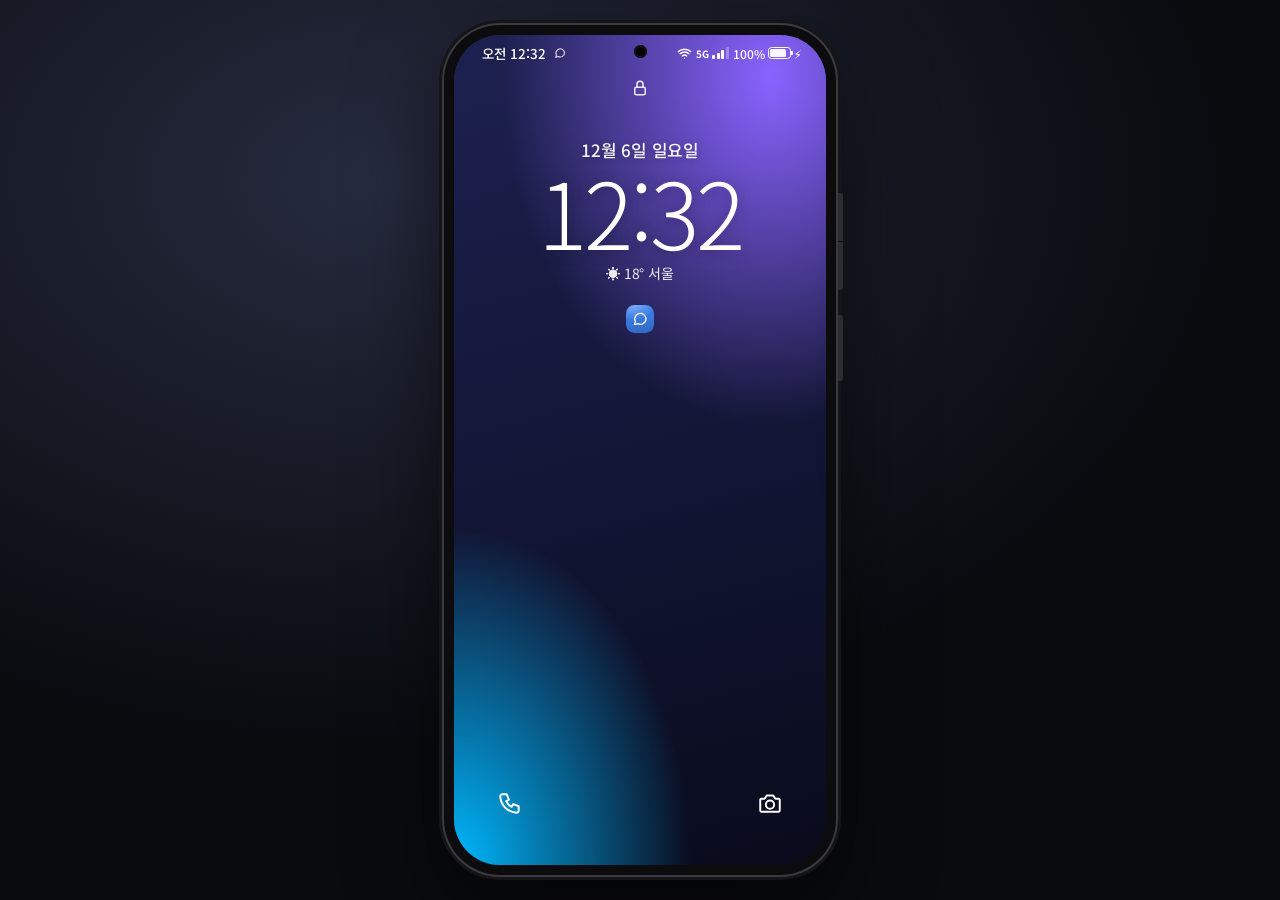
==== commit d98c97d4: "Galaxy OS: One UI look and behaviour across the system - One UI design tokens, squircle gradient ico" ====
--- a/galaxy-os/index.html
+++ b/galaxy-os/index.html
@@ -5,23 +5,27 @@
 <meta name="viewport" content="width=device-width,initial-scale=1,maximum-scale=1,user-scalable=no,viewport-fit=cover">
 <meta name="theme-color" content="#000000">
 <title>Galaxy OS 1.0</title>
+<link rel="preconnect" href="https://fonts.googleapis.com">
+<link rel="preconnect" href="https://fonts.gstatic.com" crossorigin>
+<link href="https://fonts.googleapis.com/css2?family=Noto+Sans+KR:wght@300;400;500;600;700&display=swap" rel="stylesheet">
 <style>
 *{box-sizing:border-box;margin:0;padding:0;-webkit-tap-highlight-color:transparent}
 html,body{height:100%}
-body{background:radial-gradient(1200px 800px at 30% 20%,#2a2f45,#0b0c10 70%);font-family:system-ui,-apple-system,"Apple SD Gothic Neo","Malgun Gothic","Noto Sans KR",sans-serif;display:flex;align-items:center;justify-content:center;overflow:hidden;user-select:none;-webkit-user-select:none}
-button{font:inherit;color:inherit;background:none;border:0;cursor:pointer}
-input,textarea,select{font:inherit;color:inherit;user-select:text;-webkit-user-select:text}
+body{background:radial-gradient(1200px 800px at 30% 20%,#262b3f,#0a0b0f 70%);font-family:"SamsungOne","Samsung Sans","Noto Sans KR",system-ui,-apple-system,"Apple SD Gothic Neo","Malgun Gothic",sans-serif;display:flex;align-items:center;justify-content:center;overflow:hidden;user-select:none;-webkit-user-select:none;letter-spacing:-.2px}
+button{font:inherit;color:inherit;background:none;border:0;cursor:pointer;letter-spacing:inherit}
+input,textarea,select{font:inherit;color:inherit;user-select:text;-webkit-user-select:text;letter-spacing:inherit}
 svg{display:block}
 
 /* ---------- device frame ---------- */
-.device{position:relative;width:392px;height:850px;border-radius:56px;background:#0d0d0f;padding:11px;box-shadow:0 0 0 2px #34343a,0 0 0 5px #141416,0 40px 90px rgba(0,0,0,.6);transform-origin:center;flex:none}
-.device .hw{position:absolute;right:-7px;width:5px;background:#2c2c32;border-radius:0 3px 3px 0}
-.device .hw.vol{top:170px;height:96px}
-.device .hw.power{top:290px;height:66px;cursor:pointer}
-.device .hw.power:active{background:#45454c}
-.phone{--bg:#f4f4f6;--surface:#fff;--surface2:#ececf0;--text:#111114;--sub:#6e6e75;--line:rgba(0,0,0,.08);--accent:#3c74f0;--danger:#e5484d;--ok:#22b45a;--kb-bg:#e6e7eb;--key:#fff;--key-fn:#d2d4da;--key-text:#16161a;--shade:rgba(244,244,246,.94);--chip:#fff;
-  position:relative;width:100%;height:100%;border-radius:45px;overflow:hidden;background:#000;color:var(--text);isolation:isolate}
-.phone[data-theme=dark]{--bg:#000;--surface:#171719;--surface2:#232327;--text:#f2f2f4;--sub:#9b9ba3;--line:rgba(255,255,255,.1);--accent:#5f8fff;--kb-bg:#141416;--key:#38383d;--key-fn:#26262a;--key-text:#f2f2f2;--shade:rgba(18,18,20,.94);--chip:#26262a}
+.device{position:relative;width:392px;height:850px;border-radius:56px;background:#0c0c0e;padding:10px;box-shadow:0 0 0 2px #3a3a40,0 0 0 5px #151518,0 40px 90px rgba(0,0,0,.6);transform-origin:center;flex:none}
+.device .hw{position:absolute;right:-7px;width:5px;background:#2c2c32;border-radius:0 3px 3px 0;cursor:pointer}
+.device .hw:active{background:#55555c}
+.device .hw.volup{top:168px;height:48px;border-radius:0 3px 0 0}
+.device .hw.voldn{top:217px;height:48px;border-radius:0 0 3px 0}
+.device .hw.power{top:290px;height:66px}
+.phone{--bg:#f6f6f6;--surface:#fff;--surface2:#ececee;--text:#0f0f0f;--sub:#7b7b80;--line:rgba(0,0,0,.075);--accent:#387cff;--accent2:#e9f0ff;--danger:#f23f3f;--ok:#2fb35a;--kb-bg:#eeeef0;--key:#fff;--key-fn:#dcdce0;--key-text:#151515;--shade:rgba(242,242,244,.86);--qbtn:#fff;--glass:rgba(255,255,255,.72);
+  position:relative;width:100%;height:100%;border-radius:46px;overflow:hidden;background:#000;color:var(--text);isolation:isolate;font-size:calc(16px * var(--fs,1))}
+.phone[data-theme=dark]{--bg:#000;--surface:#171717;--surface2:#272727;--text:#f6f6f6;--sub:#8e8e93;--line:rgba(255,255,255,.09);--accent:#4f8dff;--accent2:#14243f;--kb-bg:#121212;--key:#2d2d2f;--key-fn:#1f1f21;--key-text:#f2f2f2;--shade:rgba(16,16,16,.86);--qbtn:#2a2a2c;--glass:rgba(40,40,42,.72)}
 @media (max-width:520px),(max-height:640px){
   body{display:block}
   .device{width:100vw;height:100vh;height:100dvh;border-radius:0;padding:0;box-shadow:none;transform:none!important}
@@ -35,134 +39,195 @@
 .stage{position:absolute;inset:0;display:flex;flex-direction:column;padding-top:34px}
 .content{position:relative;flex:1;min-height:0}
 .layer{position:absolute;inset:0}
-
-.statusbar{position:absolute;top:0;left:0;right:0;height:34px;z-index:50;display:flex;align-items:center;justify-content:space-between;padding:0 22px 0 26px;font-size:13px;font-weight:600;color:#fff;cursor:pointer;touch-action:none;transition:color .2s}
+.statusbar{position:absolute;top:0;left:0;right:0;height:34px;z-index:50;display:flex;align-items:center;justify-content:space-between;padding:2px 24px 0 28px;font-size:13.5px;font-weight:500;color:#fff;cursor:pointer;touch-action:none;transition:color .2s,background .2s;letter-spacing:0}
 .phone.in-app .statusbar{background:var(--bg);color:var(--text)}
-.phone.light-ui .statusbar{color:#111}
-.statusbar .l,.statusbar .r{display:flex;align-items:center;gap:5px}
+.phone.shade-open .statusbar{background:none;color:var(--text);opacity:0}
+.statusbar .l,.statusbar .r{display:flex;align-items:center;gap:4px}
 .statusbar svg{width:15px;height:15px;stroke:currentColor;fill:none;stroke-width:2.2;stroke-linecap:round;stroke-linejoin:round}
-.statusbar .nicons svg{width:13px;height:13px;opacity:.85}
+.statusbar .nicons{display:flex;gap:3px;margin-left:4px}.statusbar .nicons svg{width:12px;height:12px;opacity:.85}
+.sig{display:flex;align-items:flex-end;gap:1.5px;height:12px}.sig i{width:3px;background:currentColor;border-radius:1px;display:block}.sig i.o{opacity:.3}
+.net{font-size:10px;font-weight:700;margin-right:-1px}
 .batt{display:flex;align-items:center;gap:3px;font-size:12px}
-.batt i{position:relative;width:22px;height:11px;border:1.5px solid currentColor;border-radius:3px;display:block}
-.batt i::after{content:"";position:absolute;right:-4px;top:2.5px;width:2px;height:4px;background:currentColor;border-radius:0 1px 1px 0}
-.batt b{position:absolute;left:1px;top:1px;bottom:1px;background:currentColor;border-radius:1px}
+.batt i{position:relative;width:23px;height:12px;border:1.4px solid currentColor;border-radius:3.5px;display:block;opacity:.95}
+.batt i::after{content:"";position:absolute;right:-3.8px;top:3px;width:2px;height:4px;background:currentColor;border-radius:0 1px 1px 0}
+.batt b{position:absolute;left:1.2px;top:1.2px;bottom:1.2px;background:currentColor;border-radius:1.5px}
 .punch{position:absolute;top:10px;left:50%;width:13px;height:13px;margin-left:-6.5px;border-radius:50%;background:#050506;z-index:200;box-shadow:inset 0 0 0 2px #121216;pointer-events:none}
-
-.navbar{height:46px;flex:none;display:flex;align-items:center;justify-content:space-around;padding:0 30px;color:#fff;position:relative;z-index:30;transition:background .2s,color .2s}
+.navbar{height:46px;flex:none;display:flex;align-items:center;justify-content:space-around;padding:0 34px;color:#fff;position:relative;z-index:30;transition:background .2s,color .2s}
 .phone.in-app .navbar{background:var(--bg);color:var(--text)}
 .phone.kb-open .navbar{background:var(--kb-bg);color:var(--text)}
 .navbar button{width:64px;height:40px;display:grid;place-items:center;border-radius:20px}
-.navbar button:active{background:rgba(128,128,128,.25)}
+.navbar button:active{background:rgba(128,128,128,.22)}
 .navbar svg{width:20px;height:20px;stroke:currentColor;fill:none;stroke-width:2;stroke-linecap:round;stroke-linejoin:round}
 
-/* ---------- icons ---------- */
-.ic{display:flex;flex-direction:column;align-items:center;gap:6px;font-size:12px;color:#fff;text-shadow:0 1px 3px rgba(0,0,0,.35);cursor:pointer;min-width:0}
-.ic span{max-width:76px;overflow:hidden;text-overflow:ellipsis;white-space:nowrap}
-.sq{width:56px;height:56px;border-radius:18px;display:grid;place-items:center;box-shadow:0 2px 8px rgba(0,0,0,.18);flex:none;transition:transform .12s}
-.ic:active .sq{transform:scale(.9)}
-.sq svg{width:29px;height:29px;stroke:#fff;fill:none;stroke-width:1.8;stroke-linecap:round;stroke-linejoin:round}
-.sq.sm{width:36px;height:36px;border-radius:12px}.sq.sm svg{width:19px;height:19px}
-.sq.xs{width:22px;height:22px;border-radius:7px;box-shadow:none}.sq.xs svg{width:13px;height:13px;stroke-width:2.2}
+/* ---------- app icons (One UI squircle) ---------- */
+.ic{display:flex;flex-direction:column;align-items:center;justify-content:center;gap:7px;font-size:12px;color:#fff;text-shadow:0 1px 3px rgba(0,0,0,.4);cursor:pointer;min-width:0;letter-spacing:-.3px}
+.ic span{max-width:78px;overflow:hidden;text-overflow:ellipsis;white-space:nowrap}
+.sq{--c:#888;width:56px;height:56px;border-radius:30%;display:grid;place-items:center;flex:none;transition:transform .14s;position:relative;overflow:hidden;
+  background:radial-gradient(120% 90% at 30% 0%,rgba(255,255,255,.32),rgba(255,255,255,0) 60%),linear-gradient(170deg,var(--c),color-mix(in srgb,var(--c) 78%,#000));box-shadow:0 2px 6px rgba(0,0,0,.14)}
+.ic:active .sq{transform:scale(.88)}
+.sq svg{width:28px;height:28px;stroke:#fff;fill:none;stroke-width:1.9;stroke-linecap:round;stroke-linejoin:round}
+.sq.sm{width:38px;height:38px}.sq.sm svg{width:20px;height:20px}
+.sq.xs{width:24px;height:24px;box-shadow:none}.sq.xs svg{width:14px;height:14px;stroke-width:2.2}
+.calic{display:flex;flex-direction:column;align-items:center;line-height:1;color:#fff}
+.calic small{font-size:9px;font-weight:600;opacity:.9;letter-spacing:.5px}
+.calic b{font-size:24px;font-weight:600;margin-top:2px;letter-spacing:-1px}
+.sq.sm .calic small{font-size:6px}.sq.sm .calic b{font-size:15px}.sq.xs .calic small{display:none}.sq.xs .calic b{font-size:11px;margin:0}
 
 /* ---------- home ---------- */
-#home{display:flex;flex-direction:column;padding:0 14px 4px;touch-action:none}
-.widget{color:#fff;padding:30px 10px 6px;text-shadow:0 1px 10px rgba(0,0,0,.3)}
-.widget .t{font-size:66px;font-weight:250;letter-spacing:-2px;line-height:1}
-.widget .d{font-size:15px;margin-top:8px;opacity:.92}
-.widget .w{font-size:13px;margin-top:4px;opacity:.75}
-.hgrid{display:grid;grid-template-columns:repeat(4,1fr);gap:20px 4px;align-content:start;flex:1;padding-top:26px}
-.drawer-hint{align-self:center;color:#fff;opacity:.8;padding:4px 20px}
-.drawer-hint svg{width:22px;height:22px;stroke:currentColor;fill:none;stroke-width:2.2;stroke-linecap:round}
-.dock{display:grid;grid-template-columns:repeat(4,1fr);padding:10px 0 4px}
+#home{display:flex;flex-direction:column;touch-action:none}
+.pager{flex:1;position:relative;overflow:hidden;min-height:0}
+.strip{position:absolute;inset:0;display:flex;transition:transform .34s cubic-bezier(.2,.85,.25,1)}
+.hpage{flex:none;width:100%;height:100%;padding:8px 12px 0;display:grid;grid-template-columns:repeat(4,1fr);grid-template-rows:repeat(6,1fr);gap:0 2px}
+.hpage .ic{grid-row:span 1}
+.widget{grid-column:1/-1;grid-row:span 2;display:flex;align-items:center;justify-content:space-between;padding:6px 14px;color:#fff;text-shadow:0 1px 10px rgba(0,0,0,.28);cursor:pointer}
+.widget .t{font-size:62px;font-weight:300;letter-spacing:-2px;line-height:1}
+.widget .d{font-size:14px;margin-top:6px;opacity:.95}
+.widget .wx{text-align:right;display:flex;flex-direction:column;align-items:flex-end;gap:2px}
+.widget .wx .ti{font-size:34px;font-weight:300;display:flex;align-items:center;gap:6px}
+.widget .wx .ti span{font-size:30px}
+.widget .wx small{font-size:12.5px;opacity:.9}
+.wsearch{grid-column:1/-1;align-self:center;display:flex;align-items:center;gap:10px;height:48px;border-radius:24px;background:rgba(255,255,255,.88);color:#555;padding:0 18px;font-size:15px;cursor:pointer;box-shadow:0 2px 10px rgba(0,0,0,.1)}
+.wsearch svg{width:20px;height:20px;stroke:#555;fill:none;stroke-width:2.2;stroke-linecap:round}
+.dots{display:flex;justify-content:center;align-items:center;gap:8px;height:22px;flex:none}
+.dots i{width:6px;height:6px;border-radius:50%;background:#fff;opacity:.45;transition:opacity .2s,transform .2s;display:block}
+.dots i.on{opacity:1;transform:scale(1.15)}
+.dots.dark i{background:var(--text)}
+.dock{display:grid;grid-template-columns:repeat(4,1fr);padding:8px 12px 6px;flex:none}
 .dock .ic span{display:none}
 
-/* ---------- drawer ---------- */
-#drawer{background:rgba(10,10,16,.45);backdrop-filter:blur(26px) saturate(1.2);-webkit-backdrop-filter:blur(26px) saturate(1.2);transform:translateY(100%);opacity:0;transition:transform .32s cubic-bezier(.2,.8,.2,1),opacity .25s;display:flex;flex-direction:column;z-index:5;visibility:hidden}
+/* ---------- apps screen ---------- */
+#drawer{background:rgba(8,8,12,.38);backdrop-filter:blur(30px) saturate(1.25);-webkit-backdrop-filter:blur(30px) saturate(1.25);transform:translateY(40px);opacity:0;transition:transform .3s cubic-bezier(.2,.8,.2,1),opacity .22s;display:flex;flex-direction:column;z-index:5;visibility:hidden;touch-action:none}
 #drawer.open{transform:none;opacity:1;visibility:visible}
-.dr-head{padding:14px 18px 10px;touch-action:none}
-.dr-search{display:flex;align-items:center;gap:8px;background:rgba(255,255,255,.18);border-radius:24px;padding:0 14px;color:#fff}
-.dr-search svg{width:18px;height:18px;stroke:currentColor;fill:none;stroke-width:2;flex:none}
-.dr-search input{flex:1;border:0;outline:0;background:none;color:#fff;font-size:15px;padding:11px 0}
-.dr-search input::placeholder{color:rgba(255,255,255,.7)}
-.dr-grid{flex:1;overflow-y:auto;display:grid;grid-template-columns:repeat(4,1fr);gap:22px 4px;align-content:start;padding:12px 14px 20px;touch-action:pan-y;overscroll-behavior:contain}
-.dr-empty{grid-column:1/-1;text-align:center;color:rgba(255,255,255,.75);padding:40px 0;font-size:14px}
-
-/* ---------- apps ---------- */
+.dr-head{padding:12px 16px 4px;flex:none}
+.dr-search{display:flex;align-items:center;gap:8px;background:rgba(255,255,255,.2);border-radius:26px;padding:0 6px 0 18px;color:#fff;height:46px}
+.dr-search>svg{width:19px;height:19px;stroke:currentColor;fill:none;stroke-width:2.1;flex:none;stroke-linecap:round}
+.dr-search input{flex:1;border:0;outline:0;background:none;color:#fff;font-size:16px;padding:0;min-width:0}
+.dr-search input::placeholder{color:rgba(255,255,255,.78)}
+.dr-search .ibtn{color:#fff;width:38px;height:38px}
+.dr-page{flex:none;width:100%;height:100%;display:grid;grid-template-columns:repeat(4,1fr);grid-template-rows:repeat(6,1fr);padding:4px 10px}
+.dr-results{flex:1;overflow-y:auto;padding:10px 14px;touch-action:pan-y}
+.dr-results .grid{display:grid;grid-template-columns:repeat(4,1fr);gap:20px 2px}
+.dr-results .sect{color:rgba(255,255,255,.8);font-size:13px;font-weight:600;margin:6px 6px 14px}
+.dr-results .rrow{display:flex;align-items:center;gap:12px;padding:10px 8px;color:#fff;border-radius:14px;cursor:pointer;font-size:15px}
+.dr-results .rrow small{display:block;opacity:.7;font-size:12px}
+.dr-empty{text-align:center;color:rgba(255,255,255,.75);padding:40px 0;font-size:14px}
+
+/* ---------- edge panel ---------- */
+.edge-h{position:absolute;right:0;top:26%;width:7px;height:96px;border-radius:5px 0 0 5px;background:rgba(255,255,255,.55);z-index:24;cursor:pointer;box-shadow:0 0 6px rgba(0,0,0,.15);touch-action:none}
+.edge-h::before{content:"";position:absolute;inset:-6px -2px -6px -18px}
+.phone.in-app .edge-h{background:rgba(128,128,128,.45)}
+.phone.kb-open .edge-h,.phone.locked .edge-h{display:none}
+#edge{position:absolute;inset:0;z-index:26;display:none}
+#edge.open{display:block}
+#edge .ep{position:absolute;right:10px;top:15%;width:86px;border-radius:28px;background:var(--glass);backdrop-filter:blur(26px);-webkit-backdrop-filter:blur(26px);padding:16px 0 10px;display:flex;flex-direction:column;align-items:center;gap:14px;box-shadow:0 10px 40px rgba(0,0,0,.25);animation:edgeIn .26s cubic-bezier(.2,.8,.2,1)}
+#edge .ic{color:var(--text);text-shadow:none;font-size:11px}
+#edge .ic .sq{width:48px;height:48px}#edge .ic .sq svg{width:24px;height:24px}
+#edge .ep .tl{font-size:11px;color:var(--sub);margin-top:4px}
+@keyframes edgeIn{from{transform:translateX(110%)}}
+
+/* ---------- One UI app chrome ---------- */
 #apps{z-index:10;pointer-events:none}
 .app{position:absolute;inset:0;background:var(--bg);color:var(--text);display:none;pointer-events:auto;overflow:hidden}
 .app.active{display:block}
-.app.opening{animation:appIn .28s cubic-bezier(.2,.8,.2,1)}
-.app.closing{animation:appOut .22s ease-in forwards}
-@keyframes appIn{from{transform:scale(.88);opacity:0;border-radius:30px}to{transform:none;opacity:1}}
-@keyframes appOut{to{transform:scale(.86);opacity:0;border-radius:30px}}
+.app.opening{animation:appIn .32s cubic-bezier(.2,.85,.25,1)}
+.app.closing{animation:appOut .24s cubic-bezier(.4,0,.8,.6) forwards}
+@keyframes appIn{from{transform:scale(.18);opacity:0;border-radius:60px}40%{opacity:1}to{transform:none;border-radius:0}}
+@keyframes appOut{to{transform:scale(.18);opacity:0;border-radius:60px}}
 .view{position:absolute;inset:0;background:var(--bg);display:flex;flex-direction:column;isolation:isolate}
-.view.pushin{animation:pushIn .26s cubic-bezier(.2,.8,.2,1)}
-.view.popout{animation:popOut .2s ease-in forwards}
-@keyframes pushIn{from{transform:translateX(40%);opacity:0}to{transform:none;opacity:1}}
-@keyframes popOut{to{transform:translateX(40%);opacity:0}}
-.pg-head{padding:34px 22px 14px;display:flex;align-items:flex-end;gap:4px;min-height:118px;flex:none}
-.pg-head .grow{flex:1;min-width:0}
-.pg-head h1{font-size:30px;font-weight:600;letter-spacing:-.5px}
-.pg-head .sub{font-size:13px;color:var(--sub);margin-top:4px}
-.bar{height:56px;display:flex;align-items:center;padding:0 6px;gap:2px;flex:none}
-.bar .title{flex:1;font-size:19px;font-weight:600;padding:0 6px;white-space:nowrap;overflow:hidden;text-overflow:ellipsis}
-.pg-body{flex:1;overflow-y:auto;padding:0 14px 24px;overscroll-behavior:contain;position:relative}
+.view.pushin{animation:pushIn .3s cubic-bezier(.2,.85,.25,1)}
+.view.popout{animation:popOut .22s ease-in forwards}
+@keyframes pushIn{from{transform:translateX(30%);opacity:0}to{transform:none;opacity:1}}
+@keyframes popOut{to{transform:translateX(30%);opacity:0}}
+.ou-sc{flex:1;overflow-y:auto;overscroll-behavior:contain;position:relative;min-height:0;scrollbar-width:none}
+.ou-sc::-webkit-scrollbar{display:none}
+.ou-hero{display:flex;flex-direction:column;align-items:center;justify-content:center;padding:20px 24px 0;text-align:center;overflow:hidden}
+.ou-hero h1{font-size:31px;font-weight:400;letter-spacing:-.6px;line-height:1.2}
+.ou-hero .sub{font-size:14px;color:var(--sub);margin-top:8px;min-height:0}
+.ou-hero .sub:empty{display:none}
+.ou-bar{position:sticky;top:0;z-index:3;height:56px;display:flex;align-items:center;padding:0 4px 0 6px;background:var(--bg);gap:0}
+.ou-bar .t{flex:1;font-size:20px;font-weight:600;padding:0 10px;white-space:nowrap;overflow:hidden;text-overflow:ellipsis;opacity:0;transition:opacity .15s}
+.ou-body{padding:0 12px 24px}
+.bar{height:56px;display:flex;align-items:center;padding:0 4px;gap:0;flex:none}
+.bar .title{flex:1;font-size:19px;font-weight:600;padding:0 8px;white-space:nowrap;overflow:hidden;text-overflow:ellipsis}
+.pg-body{flex:1;overflow-y:auto;padding:0 12px 24px;overscroll-behavior:contain;position:relative}
 .ibtn{width:44px;height:44px;border-radius:50%;display:grid;place-items:center;flex:none;color:var(--text)}
 .ibtn:active{background:var(--surface2)}
-.ibtn svg{width:22px;height:22px;stroke:currentColor;fill:none;stroke-width:2;stroke-linecap:round;stroke-linejoin:round}
-.card{background:var(--surface);border-radius:24px;overflow:hidden;margin-bottom:12px}
-.card-t{font-size:13px;color:var(--sub);padding:14px 22px 2px;font-weight:600}
-.row{display:flex;align-items:center;gap:14px;padding:14px 20px;min-height:58px;cursor:pointer;position:relative}
-.row+.row::before{content:"";position:absolute;top:0;left:20px;right:20px;height:1px;background:var(--line)}
+.ibtn svg{width:22px;height:22px;stroke:currentColor;fill:none;stroke-width:1.9;stroke-linecap:round;stroke-linejoin:round}
+.card{background:var(--surface);border-radius:26px;overflow:hidden;margin-bottom:14px}
+.card-t{font-size:13.5px;color:var(--accent);padding:16px 22px 4px;font-weight:600}
+.grp-t{font-size:13.5px;color:var(--sub);padding:14px 22px 8px;font-weight:600}
+.row{display:flex;align-items:center;gap:16px;padding:15px 22px;min-height:60px;cursor:pointer;position:relative}
+.row+.row::before{content:"";position:absolute;top:0;left:22px;right:22px;height:1px;background:var(--line)}
+.row.ind+.row::before,.row+.row.ind::before{left:72px}
 .row:active{background:var(--surface2)}
 .row .tx{flex:1;min-width:0}
-.row .tx b{display:block;font-weight:500;font-size:16px;white-space:nowrap;overflow:hidden;text-overflow:ellipsis}
-.row .tx small{display:block;color:var(--sub);font-size:13px;margin-top:2px;white-space:nowrap;overflow:hidden;text-overflow:ellipsis}
-.row .meta{font-size:12px;color:var(--sub);flex:none}
-.switch{width:46px;height:27px;border-radius:14px;background:#b9b9c0;position:relative;flex:none;transition:background .2s}
-.switch::after{content:"";position:absolute;left:3px;top:3px;width:21px;height:21px;border-radius:50%;background:#fff;transition:transform .2s;box-shadow:0 1px 3px rgba(0,0,0,.25)}
-.switch.on{background:var(--accent)}.switch.on::after{transform:translateX(19px)}
-.fab{position:absolute;right:20px;bottom:20px;width:58px;height:58px;border-radius:50%;background:var(--accent);color:#fff;display:grid;place-items:center;box-shadow:0 6px 16px rgba(0,0,0,.25);z-index:3}
+.row .tx b{display:block;font-weight:400;font-size:17px;white-space:nowrap;overflow:hidden;text-overflow:ellipsis}
+.row .tx small{display:block;color:var(--sub);font-size:13.5px;margin-top:3px;white-space:nowrap;overflow:hidden;text-overflow:ellipsis}
+.row .tx small.on{color:var(--accent)}
+.row .meta{font-size:12.5px;color:var(--sub);flex:none}
+.row .vdiv{width:1px;height:28px;background:var(--line);flex:none}
+.sic{width:36px;height:36px;border-radius:50%;display:grid;place-items:center;flex:none}
+.sic svg{width:20px;height:20px;stroke:#fff;fill:none;stroke-width:2;stroke-linecap:round;stroke-linejoin:round}
+.switch{width:44px;height:24px;border-radius:12px;background:transparent;border:2px solid #9a9aa0;position:relative;flex:none;transition:background .2s,border-color .2s;cursor:pointer}
+.switch::after{content:"";position:absolute;left:3px;top:3px;width:14px;height:14px;border-radius:50%;background:#9a9aa0;transition:transform .2s,background .2s,width .2s,height .2s,top .2s,left .2s}
+.switch.on{background:var(--accent);border-color:var(--accent)}
+.switch.on::after{transform:translateX(18px);left:2px;top:2px;width:16px;height:16px;background:#fff}
+.fab{position:absolute;right:22px;bottom:22px;width:58px;height:58px;border-radius:50%;background:var(--accent);color:#fff;display:grid;place-items:center;box-shadow:0 6px 16px rgba(0,0,0,.22);z-index:4}
 .fab svg{width:26px;height:26px;stroke:#fff;fill:none;stroke-width:2.2;stroke-linecap:round}
-.field{width:100%;border:0;outline:0;background:var(--surface);border-radius:16px;padding:13px 16px;font-size:16px;color:var(--text)}
-.field:focus{box-shadow:0 0 0 2px var(--accent) inset}
+.field{width:100%;border:0;outline:0;background:var(--surface);border-radius:18px;padding:13px 18px;font-size:16px;color:var(--text)}
+.field.ul{background:none;border-radius:0;border-bottom:1.5px solid var(--line);padding:12px 4px}
+.field.ul:focus{border-bottom-color:var(--accent);box-shadow:none}
+.field:focus{box-shadow:0 0 0 1.5px var(--accent) inset}
+.searchf{display:flex;align-items:center;gap:8px;background:var(--surface2);border-radius:24px;padding:0 16px;height:46px;margin:0 4px 14px}
+.searchf svg{width:18px;height:18px;stroke:var(--sub);fill:none;stroke-width:2.2;flex:none;stroke-linecap:round}
+.searchf input{flex:1;border:0;outline:0;background:none;font-size:16px;min-width:0;color:var(--text)}
 textarea.field{resize:none;line-height:1.5}
 .pill{background:var(--accent);color:#fff;border-radius:24px;padding:11px 22px;font-weight:600;font-size:15px}
 .pill.ghost{background:var(--surface2);color:var(--text)}
 .pill.red{background:var(--danger)}
-.tabbar{display:flex;flex:none;background:var(--bg);border-top:1px solid var(--line)}
-.tabbar button{flex:1;padding:14px 0 12px;font-size:14px;color:var(--sub);font-weight:500}
+.tbtn{color:var(--accent);font-weight:600;font-size:15px;padding:10px 14px;border-radius:20px}
+.tbtn:active{background:var(--surface2)}
+.tabbar{display:flex;flex:none;background:var(--bg);padding:2px 10px 4px}
+.tabbar button{flex:1;padding:13px 0 12px;font-size:14.5px;color:var(--sub);font-weight:500;position:relative}
 .tabbar button.on{color:var(--text);font-weight:700}
-.empty{color:var(--sub);text-align:center;padding:50px 10px;font-size:14px;line-height:1.6}
-.av{width:42px;height:42px;border-radius:50%;display:grid;place-items:center;color:#fff;font-weight:600;font-size:17px;flex:none}
-.av.lg{width:96px;height:96px;font-size:40px}
-.seg{display:flex;background:var(--surface2);border-radius:20px;padding:3px;gap:2px}
-.seg button{flex:1;border-radius:17px;padding:8px 0;font-size:14px;color:var(--sub)}
+.tabbar button.on::after{content:"";position:absolute;left:30%;right:30%;bottom:5px;height:2.5px;border-radius:2px;background:var(--text)}
+.empty{color:var(--sub);text-align:center;padding:50px 10px;font-size:15px;line-height:1.6;white-space:pre-line}
+.av{width:44px;height:44px;border-radius:50%;display:grid;place-items:center;color:#fff;font-weight:500;font-size:18px;flex:none}
+.av.lg{width:100px;height:100px;font-size:42px}
+.seg{display:flex;background:var(--surface2);border-radius:22px;padding:3px;gap:2px}
+.seg button{flex:1;border-radius:19px;padding:8px 0;font-size:14px;color:var(--sub)}
 .seg button.on{background:var(--surface);color:var(--text);font-weight:600;box-shadow:0 1px 3px rgba(0,0,0,.08)}
 input[type=range]{width:100%;accent-color:var(--accent)}
-
-/* ---------- keyboard ---------- */
-#kb{display:none;background:var(--kb-bg);color:var(--key-text);padding:0 4px 2px;touch-action:none;flex:none;position:relative;z-index:30}
+.oslider{position:relative;height:30px;display:flex;align-items:center;touch-action:none;cursor:pointer;flex:1}
+.oslider .tr{position:absolute;left:0;right:0;height:6px;border-radius:3px;background:var(--surface2)}
+.oslider .fi{position:absolute;left:0;height:6px;border-radius:3px;background:var(--accent)}
+.oslider .th{position:absolute;width:22px;height:22px;margin-left:-11px;border-radius:50%;background:#fff;border:2px solid var(--accent);box-shadow:0 1px 4px rgba(0,0,0,.2)}
+
+/* ---------- Samsung keyboard ---------- */
+#kb{display:none;background:var(--kb-bg);color:var(--key-text);padding:0 3px 2px;touch-action:none;flex:none;position:relative;z-index:30}
 #kb.show{display:block}
-.kb-tool{height:42px;display:flex;align-items:center;gap:2px;padding:0 4px}
-.kb-tool button{width:42px;height:34px;border-radius:10px;display:grid;place-items:center;color:var(--key-text)}
-.kb-tool button.on{background:var(--key-fn)}
-.kb-tool svg{width:21px;height:21px;stroke:currentColor;fill:none;stroke-width:1.9;stroke-linecap:round;stroke-linejoin:round}
-.kb-tool .lbl{flex:1;text-align:center;font-size:12px;color:var(--sub);opacity:.8;white-space:nowrap;overflow:hidden;text-overflow:ellipsis;padding:0 6px}
-.kb-rows{display:flex;flex-direction:column;gap:8px;padding:2px 0 6px}
+.kb-tool{height:44px;display:flex;align-items:center;gap:0;padding:0 2px}
+.kb-tool button{width:46px;height:36px;border-radius:12px;display:grid;place-items:center;color:var(--key-text)}
+.kb-tool button.on{background:var(--key-fn);color:var(--accent)}
+.kb-tool button.rec{color:#fff;background:var(--danger);animation:pulse 1s infinite}
+@keyframes pulse{50%{opacity:.6}}
+.kb-tool svg{width:22px;height:22px;stroke:currentColor;fill:none;stroke-width:1.8;stroke-linecap:round;stroke-linejoin:round}
+.kb-tool .lbl{flex:1;text-align:center;font-size:12px;color:var(--sub);white-space:nowrap;overflow:hidden;text-overflow:ellipsis;padding:0 6px}
+.kb-rows{display:flex;flex-direction:column;gap:9px;padding:2px 0 7px}
 .kb-row{display:flex;gap:5px}
 .kb-sp{flex:.5}
-.key{flex:1;height:43px;border-radius:7px;background:var(--key);color:var(--key-text);font-size:20px;display:grid;place-items:center;position:relative;box-shadow:0 1px 0 rgba(0,0,0,.18);cursor:pointer;min-width:0}
+.key{flex:1;height:44px;border-radius:8px;background:var(--key);color:var(--key-text);font-size:22px;display:grid;place-items:center;position:relative;box-shadow:0 1px 0 rgba(0,0,0,.12);cursor:pointer;min-width:0;font-weight:400}
+.key .alt{position:absolute;top:2px;right:5px;font-size:10.5px;color:var(--sub);line-height:1}
 .key.fn{background:var(--key-fn);font-size:14px;font-weight:500}
-.key.wide{flex:1.45}.key.space{flex:4;font-size:12px;color:var(--sub)}
-.key svg{width:21px;height:21px;stroke:currentColor;fill:none;stroke-width:1.9;stroke-linecap:round;stroke-linejoin:round}
-.key.down{filter:brightness(.82)}
-.phone[data-theme=dark] .key.down{filter:brightness(1.35)}
-.key.ch.down::after{content:attr(data-c);position:absolute;bottom:calc(100% + 6px);left:50%;transform:translateX(-50%);min-width:46px;height:54px;padding:0 6px;border-radius:12px;background:var(--key);color:var(--key-text);display:grid;place-items:center;font-size:28px;box-shadow:0 4px 16px rgba(0,0,0,.28);pointer-events:none;z-index:5}
+.key.wide{flex:1.45}.key.space{flex:4;font-size:13px;color:var(--sub)}
+.key svg{width:22px;height:22px;stroke:currentColor;fill:none;stroke-width:1.8;stroke-linecap:round;stroke-linejoin:round}
+.key.down{filter:brightness(.86)}
+.phone[data-theme=dark] .key.down{filter:brightness(1.4)}
+.key.ch.down::after{content:attr(data-c);position:absolute;bottom:calc(100% + 6px);left:50%;transform:translateX(-50%);min-width:46px;height:56px;padding:0 6px;border-radius:12px;background:var(--key);color:var(--key-text);display:grid;place-items:center;font-size:30px;box-shadow:0 4px 18px rgba(0,0,0,.28);pointer-events:none;z-index:5}
+.key.ch.long::after{content:attr(data-a);background:var(--accent);color:#fff}
 .key.shift.on{color:var(--accent)}
 .key.shift.lock svg{fill:var(--accent);stroke:var(--accent)}
-.key.enter{background:var(--accent);color:#fff}
-.key small{font-size:10px;opacity:.7;position:absolute;bottom:3px;right:6px}
+.key small.sub{font-size:10px;opacity:.7;position:absolute;bottom:3px;right:6px}
 .kb-panel{overflow-y:auto;touch-action:pan-y;overscroll-behavior:contain}
 .emoji-grid{display:grid;grid-template-columns:repeat(8,1fr);padding:2px}
 .emoji-grid button{font-size:25px;height:44px;border-radius:8px}
@@ -177,88 +242,153 @@
 .clip-item svg{width:14px;height:14px;stroke:currentColor;fill:none;stroke-width:2.2;stroke-linecap:round;stroke-linejoin:round}
 .kb-bottom{display:flex;gap:5px;padding:4px 0 6px}
 
-/* ---------- overlays ---------- */
-#shade{position:absolute;inset:0;z-index:60;background:var(--shade);backdrop-filter:blur(24px);-webkit-backdrop-filter:blur(24px);transform:translateY(-102%);transition:transform .32s cubic-bezier(.2,.8,.2,1);display:flex;flex-direction:column;color:var(--text)}
-#shade.open{transform:none}
-.sh-top{padding:40px 22px 8px;display:flex;align-items:flex-end;justify-content:space-between;touch-action:none}
-.sh-top .t{font-size:34px;font-weight:300}
-.sh-top .d{font-size:13px;color:var(--sub)}
-.qs{display:grid;grid-template-columns:repeat(4,1fr);gap:14px 8px;padding:14px 18px}
-.qs button{display:flex;flex-direction:column;align-items:center;gap:7px;font-size:11.5px;color:var(--text)}
-.qs .q{width:56px;height:56px;border-radius:50%;display:grid;place-items:center;background:var(--surface2);color:var(--text);transition:background .2s}
-.qs .on .q{background:var(--accent);color:#fff}
-.qs svg{width:23px;height:23px;stroke:currentColor;fill:none;stroke-width:2;stroke-linecap:round;stroke-linejoin:round}
-.bright{display:flex;align-items:center;gap:12px;margin:4px 18px 10px;background:var(--surface);border-radius:28px;padding:10px 18px}
-.bright svg{width:20px;height:20px;stroke:var(--sub);fill:none;stroke-width:2;flex:none}
-.sh-list{flex:1;overflow-y:auto;padding:4px 14px 10px;touch-action:pan-y}
-.noti{background:var(--surface);border-radius:20px;padding:13px 16px;margin-bottom:8px;display:flex;gap:12px;cursor:pointer}
-.noti .tx{flex:1;min-width:0}.noti b{font-size:14px;display:block}.noti p{font-size:13.5px;color:var(--sub);margin-top:2px;word-break:break-all}
-.noti .tm{font-size:11px;color:var(--sub);flex:none}
-.sh-foot{display:flex;justify-content:space-between;align-items:center;padding:6px 20px 16px;touch-action:none}
-.sh-foot .handle{width:40px;height:5px;border-radius:3px;background:var(--sub);opacity:.5;margin:0 auto}
-#headsup{position:absolute;top:40px;left:10px;right:10px;z-index:70;transform:translateY(-140%);transition:transform .3s cubic-bezier(.2,.8,.2,1)}
+/* ---------- quick panel ---------- */
+#shade{position:absolute;inset:0 0 46px 0;z-index:60;pointer-events:none;color:var(--text)}
+.phone.shade-open .navbar{background:var(--bg);color:var(--text)}
+#shade .bgd{position:absolute;inset:0;background:var(--shade);backdrop-filter:blur(30px) saturate(1.3);-webkit-backdrop-filter:blur(30px) saturate(1.3);opacity:0;transition:opacity .25s}
+#shade.open{pointer-events:auto}
+#shade.open .bgd{opacity:1}
+.qp{position:relative;display:flex;flex-direction:column;height:100%;transform:translateY(-30px);opacity:0;transition:transform .3s cubic-bezier(.2,.85,.25,1),opacity .22s}
+#shade.open .qp{transform:none;opacity:1}
+.qp-top{display:flex;align-items:center;padding:42px 14px 6px 24px;touch-action:none;gap:2px}
+.qp-top .t{font-size:22px;font-weight:600;letter-spacing:-.4px}
+.qp-top .d{font-size:13.5px;color:var(--sub);margin-left:8px;flex:1;white-space:nowrap;overflow:hidden;text-overflow:ellipsis}
+.qp-top .ibtn{width:40px;height:40px}.qp-top .ibtn svg{width:21px;height:21px}
+.qp-panel{margin:6px 12px 8px;touch-action:none}
+.qmini{display:flex;justify-content:space-between;padding:6px 8px}
+.qmini button,.qgrid button{display:flex;flex-direction:column;align-items:center;gap:8px;font-size:12px;color:var(--text);min-width:0}
+.qmini button span:last-child{display:none}
+.qc{width:52px;height:52px;border-radius:50%;display:grid;place-items:center;background:var(--qbtn);color:var(--text);transition:background .2s,color .2s;flex:none}
+.on>.qc{background:var(--accent);color:#fff}
+.qc svg{width:23px;height:23px;stroke:currentColor;fill:none;stroke-width:1.9;stroke-linecap:round;stroke-linejoin:round}
+.qbig{display:grid;grid-template-columns:1fr 1fr;gap:10px;margin-bottom:14px}
+.qbig button{display:flex;align-items:center;gap:10px;height:64px;border-radius:32px;background:var(--qbtn);padding:0 12px;text-align:left;min-width:0}
+.qbig button.on{background:var(--accent);color:#fff}
+.qbig .qi{width:40px;height:40px;border-radius:50%;display:grid;place-items:center;background:rgba(128,128,128,.15);flex:none}
+.qbig button.on .qi{background:rgba(255,255,255,.22)}
+.qbig svg{width:21px;height:21px;stroke:currentColor;fill:none;stroke-width:2;stroke-linecap:round;stroke-linejoin:round}
+.qbig b{display:block;font-size:14.5px;font-weight:600}.qbig small{display:block;font-size:11.5px;opacity:.75;white-space:nowrap;overflow:hidden;text-overflow:ellipsis}
+.qbig .tx{min-width:0}
+.qgrid{display:grid;grid-template-columns:repeat(4,1fr);gap:14px 6px;padding:2px 4px 10px}
+.qgrid button span:last-child{white-space:nowrap;overflow:hidden;text-overflow:ellipsis;max-width:78px}
+.qbright{display:flex;align-items:center;gap:12px;background:var(--qbtn);border-radius:30px;padding:8px 18px;margin:4px 0 10px}
+.qbright svg{width:20px;height:20px;stroke:var(--sub);fill:none;stroke-width:2;flex:none}
+.qrow2{display:grid;grid-template-columns:1fr 1fr;gap:10px}
+.qrow2 button{height:50px;border-radius:25px;background:var(--qbtn);font-size:14px;font-weight:500}
+.qhandle{display:flex;justify-content:center;padding:6px 0 10px;cursor:pointer;touch-action:none}
+.qhandle i{width:38px;height:4.5px;border-radius:3px;background:var(--sub);opacity:.5;display:block}
+.qp-list{flex:1;overflow-y:auto;padding:4px 12px 10px;touch-action:pan-y}
+.noti{background:var(--surface);border-radius:24px;padding:14px 18px;margin-bottom:6px;display:flex;gap:12px;cursor:pointer;align-items:flex-start}
+.noti .tx{flex:1;min-width:0}.noti .ap{font-size:12px;color:var(--sub);margin-bottom:3px}
+.noti b{font-size:15px;display:block;font-weight:600}.noti p{font-size:14px;color:var(--sub);margin-top:2px;word-break:break-all;display:-webkit-box;-webkit-line-clamp:3;-webkit-box-orient:vertical;overflow:hidden}
+.noti .tm{font-size:11.5px;color:var(--sub);flex:none;margin-top:2px}
+.qp-foot{display:flex;justify-content:space-between;padding:4px 8px 8px}
+.qp-foot button{font-size:14px;font-weight:600;padding:9px 12px;border-radius:18px}
+#headsup{position:absolute;top:40px;left:10px;right:10px;z-index:70;transform:translateY(-140%);transition:transform .32s cubic-bezier(.2,.85,.25,1)}
 #headsup.show{transform:none}
-#headsup .noti{box-shadow:0 8px 28px rgba(0,0,0,.25);margin:0}
-#toast{position:absolute;left:50%;bottom:70px;transform:translate(-50%,20px);background:rgba(40,40,44,.94);color:#fff;font-size:14px;padding:11px 20px;border-radius:22px;z-index:90;opacity:0;transition:.25s;pointer-events:none;white-space:nowrap;max-width:88%;overflow:hidden;text-overflow:ellipsis}
+#headsup .noti{box-shadow:0 10px 30px rgba(0,0,0,.22);margin:0}
+#toast{position:absolute;left:50%;bottom:70px;transform:translate(-50%,16px);background:rgba(240,240,242,.97);color:#111;font-size:14px;padding:12px 22px;border-radius:24px;z-index:90;opacity:0;transition:.25s;pointer-events:none;white-space:nowrap;max-width:88%;overflow:hidden;text-overflow:ellipsis;box-shadow:0 4px 20px rgba(0,0,0,.18)}
+.phone[data-theme=dark] #toast{background:rgba(52,52,54,.97);color:#fff}
 #toast.show{opacity:1;transform:translate(-50%,0)}
-#ctx{position:absolute;z-index:85;display:none;background:var(--surface);color:var(--text);border-radius:14px;box-shadow:0 6px 24px rgba(0,0,0,.28);padding:3px;white-space:nowrap}
+#ctx{position:absolute;z-index:85;display:none;background:var(--surface);color:var(--text);border-radius:26px;box-shadow:0 6px 28px rgba(0,0,0,.26);padding:4px;white-space:nowrap}
 #ctx.show{display:flex}
-#ctx button{padding:10px 12px;font-size:14px;border-radius:11px}
+#ctx button{padding:10px 13px;font-size:14px;border-radius:20px}
 #ctx button:active{background:var(--surface2)}
-#dialog{position:absolute;inset:0;z-index:88;background:rgba(0,0,0,.4);display:none;align-items:flex-end;padding:0 12px 70px}
+#ctx.vert{flex-direction:column;border-radius:22px;padding:6px;min-width:170px}
+#ctx.vert button{text-align:left;padding:12px 16px;font-size:15px}
+#dialog{position:absolute;inset:0;z-index:88;background:rgba(0,0,0,.42);display:none;align-items:flex-end;padding:0 12px 60px}
 #dialog.show{display:flex}
-.dlg{background:var(--surface);color:var(--text);border-radius:28px;padding:24px 22px 14px;width:100%;animation:pushUp .22s cubic-bezier(.2,.8,.2,1)}
+.phone.no-edge .edge-h{display:none}
+.dlg{background:var(--surface);color:var(--text);border-radius:30px;padding:26px 26px 10px;width:100%;animation:pushUp .24s cubic-bezier(.2,.85,.25,1)}
 @keyframes pushUp{from{transform:translateY(30px);opacity:0}}
-.dlg h3{font-size:19px;font-weight:600;text-align:center}
-.dlg p{font-size:14.5px;color:var(--sub);text-align:center;margin-top:10px;line-height:1.5}
-.dlg .btns{display:flex;margin-top:18px}
-.dlg .btns button{flex:1;padding:12px;font-size:16px;font-weight:600;border-radius:14px}
+.dlg h3{font-size:19px;font-weight:700}
+.dlg p{font-size:15px;color:var(--sub);margin-top:12px;line-height:1.5;white-space:pre-line}
+.dlg .btns{display:flex;margin-top:20px;align-items:center}
+.dlg .btns button{flex:1;padding:13px;font-size:16px;font-weight:600;border-radius:16px;color:var(--text)}
+.dlg .btns i{width:1px;height:20px;background:var(--line);display:block}
 .dlg .btns button:active{background:var(--surface2)}
 .dlg .btns .ok{color:var(--accent)}.dlg .btns .warn{color:var(--danger)}
 
 /* recents */
-#recents{z-index:20;background:rgba(0,0,0,.55);backdrop-filter:blur(18px);-webkit-backdrop-filter:blur(18px);display:none;flex-direction:column}
+#recents{z-index:20;background:rgba(0,0,0,.4);backdrop-filter:blur(22px);-webkit-backdrop-filter:blur(22px);display:none;flex-direction:column}
 #recents.open{display:flex;animation:fadeIn .2s}
 @keyframes fadeIn{from{opacity:0}}
-.rc-list{flex:1;display:flex;gap:16px;overflow-x:auto;padding:26px 15%;align-items:center;scroll-snap-type:x mandatory;touch-action:pan-x}
-.rc-card{flex:none;width:70%;height:86%;display:flex;flex-direction:column;gap:10px;scroll-snap-align:center;transition:transform .2s,opacity .2s}
-.rc-card .hd{display:flex;align-items:center;gap:8px;color:#fff;font-size:14px;font-weight:600}
-.rc-card .hd .x{margin-left:auto;width:30px;height:30px;border-radius:50%;background:rgba(255,255,255,.18);display:grid;place-items:center}
-.rc-card .hd .x svg{width:14px;height:14px;stroke:#fff;stroke-width:2.6;fill:none;stroke-linecap:round}
-.rc-prev{flex:1;border-radius:22px;overflow:hidden;position:relative;background:var(--bg);cursor:pointer}
+.rc-list{flex:1;display:flex;gap:18px;overflow-x:auto;padding:30px 16%;align-items:center;scroll-snap-type:x mandatory;touch-action:pan-x;scrollbar-width:none}
+.rc-list::-webkit-scrollbar{display:none}
+.rc-card{flex:none;width:68%;height:84%;display:flex;flex-direction:column;align-items:center;gap:10px;scroll-snap-align:center;transition:transform .2s,opacity .2s}
+.rc-card .hd{display:flex;align-items:center;justify-content:center;gap:8px;color:#fff;font-size:14px;font-weight:600;height:30px}
+.rc-prev{flex:1;width:100%;border-radius:26px;overflow:hidden;position:relative;background:var(--bg);cursor:pointer;box-shadow:0 10px 30px rgba(0,0,0,.3)}
 .rc-prev>.app{display:block!important;pointer-events:none;transform-origin:0 0;inset:auto;left:0;top:0}
-.rc-foot{text-align:center;padding:6px 0 18px}
-.rc-foot button{color:#fff;background:rgba(255,255,255,.18);border-radius:22px;padding:10px 26px;font-size:14px;font-weight:600}
-.rc-empty{color:rgba(255,255,255,.8);margin:auto;font-size:15px}
-
-/* lock & boot & off */
-#lock{position:absolute;inset:0;z-index:40;display:flex;flex-direction:column;align-items:center;color:#fff;touch-action:none;transition:transform .3s,opacity .3s;cursor:grab}
-#lock.hide{transform:translateY(-100%);opacity:0;pointer-events:none}
+.rc-foot{text-align:center;padding:6px 0 20px}
+.rc-foot button{color:#fff;font-size:15px;font-weight:600;padding:10px 26px;border-radius:22px}
+.rc-empty{color:rgba(255,255,255,.85);margin:auto;font-size:15px}
+
+/* lock, power, volume, boot */
+#lock{position:absolute;inset:0;z-index:40;display:flex;flex-direction:column;align-items:center;color:#fff;touch-action:none;transition:transform .3s,opacity .3s,filter .3s;cursor:grab;background-size:cover}
+#lock.hide{opacity:0;transform:scale(1.08);pointer-events:none}
 #lock.gone{display:none}
-#lock .lbg{position:absolute;inset:0;background:inherit;z-index:-1}
-.lk-clock{margin-top:96px;font-size:84px;font-weight:200;letter-spacing:-3px;line-height:1;text-shadow:0 2px 14px rgba(0,0,0,.3)}
-.lk-date{font-size:17px;margin-top:10px;opacity:.95;text-shadow:0 1px 8px rgba(0,0,0,.3)}
-.lk-notis{width:100%;padding:28px 16px 0;display:flex;flex-direction:column;gap:8px}
+.lk-lock{margin-top:44px;opacity:.9}
+.lk-lock svg{width:18px;height:18px;stroke:#fff;fill:none;stroke-width:2;stroke-linecap:round;stroke-linejoin:round}
+.lk-date{font-size:17px;margin-top:40px;opacity:.95;text-shadow:0 1px 8px rgba(0,0,0,.3);font-weight:500}
+.lk-clock{font-size:92px;font-weight:300;letter-spacing:-3px;line-height:1.05;text-shadow:0 2px 14px rgba(0,0,0,.25)}
+.lk-wx{font-size:14px;opacity:.9;margin-top:4px}
+.lk-icons{display:flex;gap:8px;margin-top:22px;min-height:30px;cursor:pointer}
+.lk-icons .sq{box-shadow:none;width:28px;height:28px}
+.lk-icons .sq svg{width:16px;height:16px}
+.lk-notis{width:100%;padding:16px 14px 0;display:flex;flex-direction:column;gap:6px}
 .lk-notis .noti{background:rgba(255,255,255,.88);color:#111}
-.lk-notis .noti p,.lk-notis .noti .tm{color:#555}
-.lk-bottom{margin-top:auto;width:100%;display:flex;align-items:center;justify-content:space-between;padding:0 26px 40px}
-.lk-sc{width:52px;height:52px;border-radius:50%;background:rgba(255,255,255,.15);display:grid;place-items:center;color:#fff}
-.lk-sc svg{width:24px;height:24px;stroke:currentColor;fill:none;stroke-width:1.9;stroke-linecap:round;stroke-linejoin:round}
-.lk-hint{display:flex;flex-direction:column;align-items:center;gap:6px;font-size:13px;opacity:.9;color:#fff}
-.lk-hint span{animation:bob 2.2s ease-in-out infinite}
-.lk-hint svg{width:22px;height:22px;stroke:currentColor;fill:none;stroke-width:2;stroke-linecap:round;stroke-linejoin:round}
-@keyframes bob{50%{transform:translateY(-6px)}}
+.lk-notis .noti p,.lk-notis .noti .tm,.lk-notis .noti .ap{color:#555}
+.lk-bottom{margin-top:auto;width:100%;display:flex;align-items:flex-end;justify-content:space-between;padding:0 28px 34px}
+.lk-sc{width:56px;height:56px;border-radius:50%;display:grid;place-items:center;color:#fff;touch-action:none;transition:transform .15s,background .15s}
+.lk-sc.drag{background:rgba(255,255,255,.25);transform:scale(1.25)}
+.lk-sc svg{width:26px;height:26px;stroke:currentColor;fill:none;stroke-width:1.8;stroke-linecap:round;stroke-linejoin:round}
+.lk-hint{font-size:14px;color:#fff;opacity:0;transition:opacity .3s;padding-bottom:18px;text-shadow:0 1px 6px rgba(0,0,0,.3)}
+.lk-hint.show{opacity:.95}
+.lk-ripple{position:absolute;border-radius:50%;border:1.5px solid rgba(255,255,255,.7);pointer-events:none;transform:translate(-50%,-50%)}
 #off{position:absolute;inset:0;background:#000;z-index:99;display:none;cursor:pointer}
 #off.show{display:block}
+#pmenu{position:absolute;inset:0;z-index:97;background:rgba(0,0,0,.55);backdrop-filter:blur(26px);-webkit-backdrop-filter:blur(26px);display:none;flex-direction:column;align-items:center;justify-content:center;gap:26px;color:#fff}
+#pmenu.show{display:flex;animation:fadeIn .2s}
+#pmenu button{display:flex;flex-direction:column;align-items:center;gap:10px;font-size:14px}
+#pmenu .pc{width:72px;height:72px;border-radius:50%;display:grid;place-items:center}
+#pmenu svg{width:30px;height:30px;stroke:#fff;fill:none;stroke-width:1.9;stroke-linecap:round;stroke-linejoin:round}
+#volp{position:absolute;right:10px;top:130px;z-index:80;display:flex;flex-direction:column;align-items:center;gap:8px;width:60px;padding:14px 0 10px;border-radius:30px;background:var(--glass);backdrop-filter:blur(24px);-webkit-backdrop-filter:blur(24px);box-shadow:0 8px 30px rgba(0,0,0,.22);transform:translateX(90px);transition:transform .25s cubic-bezier(.2,.85,.25,1);color:var(--text)}
+#volp.show{transform:none}
+#volp .vt{position:relative;width:40px;height:200px;border-radius:20px;background:rgba(128,128,128,.22);overflow:hidden;touch-action:none;cursor:pointer}
+#volp .vf{position:absolute;left:0;right:0;bottom:0;background:var(--accent);transition:height .1s}
+#volp .vn{font-size:12px;font-weight:600}
+#volp .ibtn{width:40px;height:40px}
 #boot{position:absolute;inset:0;background:#000;z-index:100;display:flex;flex-direction:column;align-items:center;justify-content:center;color:#fff;transition:opacity .6s}
 #boot.done{opacity:0;pointer-events:none}
-#boot .logo{font-size:40px;font-weight:300;letter-spacing:14px;padding-left:14px;animation:bootIn 1.6s ease both}
-#boot .ver{font-size:13px;letter-spacing:6px;opacity:.6;margin-top:14px;animation:bootIn 1.6s .3s ease both}
-#boot .ring{width:30px;height:30px;border:2px solid rgba(255,255,255,.2);border-top-color:#fff;border-radius:50%;margin-top:60px;animation:spin .9s linear infinite}
+#boot .logo{font-size:38px;font-weight:300;letter-spacing:14px;padding-left:14px;animation:bootIn 1.8s ease both}
+#boot .ver{font-size:12px;letter-spacing:6px;opacity:.55;margin-top:14px;animation:bootIn 1.8s .3s ease both}
+#boot .pw{position:absolute;bottom:60px;font-size:11px;letter-spacing:3px;opacity:.4}
 @keyframes bootIn{from{opacity:0;letter-spacing:30px}}
 @keyframes spin{to{transform:rotate(360deg)}}
 
 /* ---------- app specific ---------- */
+.wx-app{color:#fff;transition:background .4s}
+.wx-app .ibtn{color:#fff}.wx-app .ibtn:active{background:rgba(255,255,255,.15)}
+.wx-now{text-align:center;padding:30px 0 34px;text-shadow:0 1px 8px rgba(0,0,0,.15)}
+.wx-now .city{font-size:20px;font-weight:500}
+.wx-now .t{font-size:96px;font-weight:200;line-height:1.05;letter-spacing:-4px;margin-left:20px}
+.wx-now .desc{font-size:18px;margin-top:2px}
+.wx-now .hl{font-size:14px;opacity:.85;margin-top:8px}
+.wx-card{background:rgba(255,255,255,.16);backdrop-filter:blur(10px);-webkit-backdrop-filter:blur(10px);border-radius:24px;padding:14px 16px;margin-bottom:12px}
+.wx-hours{display:flex;gap:18px;overflow-x:auto;touch-action:pan-x;scrollbar-width:none;padding:2px}
+.wx-hours::-webkit-scrollbar{display:none}
+.wx-hours>div{display:flex;flex-direction:column;align-items:center;gap:6px;flex:none;font-size:14px}
+.wx-hours small{font-size:12px;opacity:.85}.wx-hours small.pp{color:#bfe3ff}
+.wx-hours span{font-size:22px}
+.wx-day{display:flex;align-items:center;padding:9px 4px;font-size:15px}
+.wx-day .n{flex:1}.wx-day span:nth-child(2){font-size:20px;width:60px;text-align:center}
+.wx-day .r{width:80px;text-align:right;font-weight:600}.wx-day .r small{opacity:.7;font-weight:400}
+.wx-det{display:grid;grid-template-columns:1fr 1fr;gap:16px}
+.wx-det small{display:block;font-size:12.5px;opacity:.8}.wx-det b{font-size:18px;font-weight:500}
+.wx-card{white-space:pre-line}
+.radio{width:22px;height:22px;border-radius:50%;border:2px solid var(--sub);display:block;transition:border .15s}
+.radio.on{border:7px solid var(--accent)}
+.wx-src{font-size:11.5px;opacity:.7;text-align:center;padding:4px}
 .dial-top{flex:1;display:flex;flex-direction:column;justify-content:flex-end;align-items:center;padding:0 20px 10px;min-height:0}
 .dial-num{font-size:34px;font-weight:400;letter-spacing:1px;min-height:46px;max-width:100%;overflow:hidden;text-overflow:ellipsis;white-space:nowrap}
 .dial-hint{font-size:14px;color:var(--accent);min-height:20px;margin-top:4px}
@@ -376,8 +506,9 @@
 </head>
 <body>
 <div class="device" id="device">
-  <div class="hw vol"></div>
-  <div class="hw power" id="powerBtn" title="전원 버튼"></div>
+  <div class="hw volup" id="volUp" title="볼륨 올리기"></div>
+  <div class="hw voldn" id="volDn" title="볼륨 내리기"></div>
+  <div class="hw power" id="powerBtn" title="측면 버튼 (길게 누르면 전원 메뉴)"></div>
   <div class="phone" id="phone" data-theme="light">
     <div id="wall"></div>
     <div class="punch"></div>
@@ -399,6 +530,8 @@
         <button data-nav="back" aria-label="뒤로"><svg viewBox="0 0 24 24"><path d="M15 5l-7 7 7 7"/></svg></button>
       </div>
     </div>
+    <div class="edge-h" id="edgeH" title="엣지 패널"></div>
+    <div id="edge"></div>
     <div id="lock" class="gone"></div>
     <div id="shade"></div>
     <div id="headsup"></div>
@@ -406,8 +539,10 @@
     <div id="dialog"></div>
     <div id="toast"></div>
     <div id="dim"></div>
+    <div id="volp"></div>
+    <div id="pmenu"></div>
     <div id="off"></div>
-    <div id="boot"><div class="logo">GALAXY</div><div class="ver">OS 1.0</div><div class="ring"></div></div>
+    <div id="boot"><div class="logo">GALAXY</div><div class="ver">ONE UI · OS 1.0</div></div>
   </div>
 </div>
 <script>
@@ -438,6 +573,10 @@
 const uid = () => Date.now().toString(36) + Math.random().toString(36).slice(2, 7);
 const DAYS = ['일', '월', '화', '수', '목', '금', '토'];
 const fmtHM = d => pad2(d.getHours()) + ':' + pad2(d.getMinutes());
+// status-bar style time: "오후 3:05" (or 24h when enabled)
+const fmtST = d => (typeof S !== 'undefined' && S.h24) ? fmtHM(d) : `${d.getHours() < 12 ? '오전' : '오후'} ${d.getHours() % 12 || 12}:${pad2(d.getMinutes())}`;
+// big clock face: "3:05" / "15:05"
+const fmtBig = d => (typeof S !== 'undefined' && S.h24) ? fmtHM(d) : `${d.getHours() % 12 || 12}:${pad2(d.getMinutes())}`;
 const fmtDate = d => `${d.getMonth() + 1}월 ${d.getDate()}일 ${DAYS[d.getDay()]}요일`;
 function fmtAgo(t) {
   const s = (Date.now() - t) / 1000;
@@ -517,12 +656,38 @@
   wall: '<rect x="4" y="2" width="16" height="20" rx="3"/><path d="M4 16l5-5 4 4 2-2 5 5"/>',
   info: '<circle cx="12" cy="12" r="9"/><path d="M12 11v6M12 7.5h.01"/>',
   share: '<circle cx="18" cy="5" r="2.5"/><circle cx="6" cy="12" r="2.5"/><circle cx="18" cy="19" r="2.5"/><path d="M8.2 10.8l7.6-4.4M8.2 13.2l7.6 4.4"/>',
+  mic: '<rect x="9" y="3" width="6" height="11" rx="3"/><path d="M5 11a7 7 0 0 0 14 0M12 18v3"/>',
+  power: '<path d="M12 3v8M6.3 6.3a8 8 0 1 0 11.4 0"/>',
+  restart: '<path d="M20 12a8 8 0 1 1-2.3-5.7L20 8.5M20 3.5v5h-5"/><path d="M12 8v4"/>',
+  sos: '<path d="M12 3l9 16H3z"/><path d="M12 10v4M12 17h.01"/>',
+  apps: '<rect x="4" y="4" width="6" height="6" rx="1.5"/><rect x="14" y="4" width="6" height="6" rx="1.5"/><rect x="4" y="14" width="6" height="6" rx="1.5"/><rect x="14" y="14" width="6" height="6" rx="1.5"/>',
+  display: '<rect x="6" y="2.5" width="12" height="19" rx="2.5"/><path d="M10.5 18.5h3"/>',
+  palette: '<path d="M12 3a9 9 0 1 0 0 18c1 0 1.5-.8 1.5-1.6 0-1.2-1-1.4-1-2.4 0-.9.7-1.5 1.6-1.5H16a5 5 0 0 0 5-5C21 6.6 17 3 12 3z"/><path d="M7.5 11.5h.01M10 7.5h.01M15 7.5h.01"/>',
+  shield: '<path d="M12 3l8 3v6c0 5-3.5 8-8 9-4.5-1-8-4-8-9V6z"/><path d="M9 12l2 2 4-4"/>',
+  pin2: '<path d="M12 21s-7-6.3-7-12a7 7 0 0 1 14 0c0 5.7-7 12-7 12z"/><circle cx="12" cy="9" r="2.5"/>',
+  heart: '<path d="M12 20s-8-4.7-8-11a4.5 4.5 0 0 1 8-2.8A4.5 4.5 0 0 1 20 9c0 6.3-8 11-8 11z"/>',
+  battery: '<rect x="3" y="7" width="16" height="10" rx="2.5"/><path d="M21 10.5v3M6.5 10v4"/>',
+  access: '<circle cx="12" cy="4.5" r="1.8"/><path d="M5 8.5l7 1.5 7-1.5M12 10v4l-3 7M12 14l3 7"/>',
+  update: '<path d="M12 3v12M7 10l5 5 5-5M5 20h14"/>',
+  sliders: '<path d="M4 6h10M18 6h2M4 12h4M12 12h8M4 18h12M20 18h0"/><circle cx="16" cy="6" r="2"/><circle cx="10" cy="12" r="2"/><circle cx="18" cy="18" r="2"/>',
+  account: '<circle cx="12" cy="12" r="9"/><circle cx="12" cy="10" r="3"/><path d="M6.5 18.5a6.5 6.5 0 0 1 11 0"/>',
+  link: '<path d="M10 14a4 4 0 0 0 5.7 0l3-3a4 4 0 0 0-5.7-5.7l-1 1M14 10a4 4 0 0 0-5.7 0l-3 3a4 4 0 0 0 5.7 5.7l1-1"/>',
+  vibrate: '<rect x="8" y="4" width="8" height="16" rx="2"/><path d="M4 8v8M20 8v8"/>',
+  folder: '<path d="M3 7a2 2 0 0 1 2-2h4l2 2h8a2 2 0 0 1 2 2v8a2 2 0 0 1-2 2H5a2 2 0 0 1-2-2z"/>',
+  cloud: '<path d="M7 18a4.5 4.5 0 0 1-.6-9A6 6 0 0 1 18 9.5a4.3 4.3 0 0 1-.5 8.5z"/>',
+  wx: '<circle cx="9" cy="9" r="3.5"/><path d="M9 2.5v1.5M3.6 4.6l1 1M2.5 9H4M14.4 4.6l-1 1"/><path d="M9.5 20a3.5 3.5 0 0 1-.4-7A5 5 0 0 1 18.5 13a3.4 3.4 0 0 1-.4 7z"/>',
+  routine: '<circle cx="12" cy="12" r="9"/><path d="M8 12l3 3 5-6"/>',
+  dnd: '<circle cx="12" cy="12" r="9"/><path d="M7.5 12h9"/>',
+  hotspot: '<circle cx="12" cy="12" r="2"/><path d="M8 16a5.7 5.7 0 0 1 0-8M16 8a5.7 5.7 0 0 1 0 8M5 19a10 10 0 0 1 0-14M19 5a10 10 0 0 1 0 14"/>',
+  nfc: '<path d="M6 8v8l6-8v8M14 8h4M14 12h3M14 8v8"/>',
+  eye: '<path d="M2 12s3.6-7 10-7 10 7 10 7-3.6 7-10 7S2 12 2 12z"/><circle cx="12" cy="12" r="3"/>',
+  data: '<path d="M7 20V9M4 12l3-3 3 3M17 4v11M14 12l3 3 3-3"/>',
 };
 const svg = (n, extra = '') => `<svg viewBox="0 0 24 24" ${extra}>${P[n] || ''}</svg>`;
 const iconBtn = (n, onclick, label) => h('button', { class: 'ibtn', onclick, 'aria-label': label || n, title: label || '', html: svg(n) });
 
 /* ---------- settings ---------- */
-const DEFAULTS = { dark: false, wall: 0, wallCustom: '', bright: 100, numRow: true, kbVib: true, kbSound: false, lang: 'ko', wifi: true, bt: false, silent: false, air: false, torch: false, rotate: true, kbPreview: true };
+const DEFAULTS = { dark: false, wall: 0, wallCustom: '', bright: 100, numRow: true, kbVib: true, kbSound: false, kbAlt: true, lang: 'ko', wifi: true, bt: false, silent: false, vibOnly: false, air: false, torch: false, rotate: true, kbPreview: true, h24: false, vol: 9, mediaVol: 10, fs: 1, headsup: true, dnd: false, data: true, loc: true, hotspot: false, nfc: false, eyeComfort: false, powerSave: false, lockNoti: 'icons', edge: true, pageDots: true, accent: '', wxLat: 37.5665, wxLon: 126.978, wxCity: '서울' };
 const S = Object.assign({}, DEFAULTS, store.get('settings', {}));
 function setS(k, v) { S[k] = v; store.set('settings', S); applySettings(); emit('settings', k); }
 const WALLS = [
@@ -541,6 +706,11 @@
   phone.dataset.theme = S.dark ? 'dark' : 'light';
   $('#wall').style.background = wallCss();
   $('#dim').style.opacity = ((100 - S.bright) / 100 * 0.75).toFixed(3);
+  $('#dim').style.background = S.eyeComfort ? 'rgba(255,140,0,1)' : '#000';
+  if (S.eyeComfort) $('#dim').style.opacity = Math.max(0.12, (100 - S.bright) / 100 * 0.6).toFixed(3);
+  phone.style.setProperty('--fs', S.fs);
+  if (S.accent) phone.style.setProperty('--accent', S.accent); else phone.style.removeProperty('--accent');
+  phone.classList.toggle('no-edge', !S.edge);
   updateChrome();
   renderStatus();
 }
@@ -548,6 +718,8 @@
 /* ---------- audio / haptics ---------- */
 let actx = null;
 function tone(freq = 880, dur = 0.08, vol = 0.08, type = 'sine') {
+  vol *= (S.vol / 9);
+  if (S.silent || S.vibOnly || vol <= 0) return;
   try {
     actx = actx || new (window.AudioContext || window.webkitAudioContext)();
     const o = actx.createOscillator(), g = actx.createGain();
@@ -558,7 +730,7 @@
   } catch {}
 }
 function vibrate(ms) { try { navigator.vibrate && navigator.vibrate(ms); } catch {} }
-function alertSound() { if (S.silent) { vibrate([200, 100, 200]); return; } [0, 180, 360].forEach(t => setTimeout(() => tone(988, 0.14, 0.12, 'triangle'), t)); }
+function alertSound() { if (S.silent || S.vibOnly) { vibrate([200, 100, 200]); return; } [0, 180, 360].forEach(t => setTimeout(() => tone(988, 0.14, 0.12, 'triangle'), t)); }
 
 /* ---------- scale ---------- */
 let SCALE = 1;
@@ -616,7 +788,7 @@
       d.innerHTML = '';
       d.append(h('div', { class: 'dlg', onclick: e => e.stopPropagation() },
         h('h3', null, title), msg ? h('p', null, msg) : null,
-        h('div', { class: 'btns' }, buttons.map(b => h('button', { class: b.cls || '', onclick: () => done(b.v) }, b.label)))));
+        h('div', { class: 'btns' }, buttons.map((b, i) => [i ? h('i') : null, h('button', { class: b.cls || '', onclick: () => done(b.v) }, b.label)]))));
       d.onclick = () => done(false);
       d.classList.add('show');
     });
@@ -714,6 +886,9 @@
     sym1: [['+', '×', '÷', '=', '/', '_', '<', '>', '[', ']'], ['!', '@', '#', '₩', '%', '^', '&', '*', '(', ')'], ['1/2', '-', "'", '"', ':', ';', '~', '?', '⌫']],
     sym2: [['`', '|', '\\', '{', '}', '€', '£', '¥', '$', '°'], ['•', '○', '●', '□', '■', '♤', '♡', '◇', '♧', '☆'], ['2/2', '▪', '¤', '《', '》', '¡', '¿', '…', '⌫']],
   };
+  const ALT_TOP = ['+', '×', '÷', '=', '/', '_', '<', '>', '[', ']'];
+  const ALT_MID = ['@', '#', '₩', '%', '&', '-', '+', '(', ')'];
+  const ALT_BOT = ['*', '"', "'", ':', ';', '!', '?'];
   const KO_SH = { 'ㅂ': 'ㅃ', 'ㅈ': 'ㅉ', 'ㄷ': 'ㄸ', 'ㄱ': 'ㄲ', 'ㅅ': 'ㅆ', 'ㅐ': 'ㅒ', 'ㅔ': 'ㅖ' };
   const EMO = (() => {
     const s = '😀😃😄😁😆😅😂🤣😊😇🙂😉😍🥰😘😋😛😜🤪😎🤩🥳😏😒😞😔😟🙁😣😖😫😩🥺😢😭😤😠😡🤯😳🥵🥶😱😨😰😥🤗🤔🤭🤫😶😐😑😬🙄😯😮😲🥱😴🤤😪😵🤐🥴🤢🤧😷👍👎👌✌️🤞🤟👏🙌🙏💪👋❤️🧡💛💚💙💜🖤🤍💔💯✨🔥⭐🎉🎂🎁🌸🍀☕🍕🍔🍜🍰🍺⚽🏀🎮🎵📱💻📷🚗✈️🏠☀️🌙⛅🌈❄️';
@@ -781,6 +956,7 @@
     root.append(h('div', { class: 'kb-tool' },
       tb('smile', '이모티콘', mode === 'emoji', () => setMode(mode === 'emoji' ? 'keys' : 'emoji')),
       tb('clip', '클립보드', mode === 'clip', () => setMode(mode === 'clip' ? 'keys' : 'clip')),
+      tb('mic', '음성 입력', !!rec, voice),
       tb('gear', '키보드 설정', false, () => { close(); WM.open('settings', { section: 'kb' }); }),
       h('div', { class: 'lbl' }, mode === 'clip' ? '클립보드' : mode === 'emoji' ? '이모티콘' : (layout === 'ko' ? '한국어' : layout === 'en' ? 'English' : '기호') + (lbl ? ' · ' + lbl : '')),
       tb('chevD', '키보드 숨기기', false, close)));
@@ -788,7 +964,19 @@
     else if (mode === 'clip') root.append(clipPanel());
     else root.append(keys());
   }
-  function tb(icon, label, isOn, fn) { return h('button', { class: isOn ? 'on' : '', 'aria-label': label, title: label, html: svg(icon), onclick: fn }); }
+  // voice input through the browser's speech recognition
+  let rec = null;
+  function voice() {
+    const SR = window.SpeechRecognition || window.webkitSpeechRecognition;
+    if (!SR) return toast('이 브라우저에서는 음성 입력을 사용할 수 없습니다');
+    if (rec) { rec.stop(); return; }
+    rec = new SR(); rec.lang = layout === 'en' ? 'en-US' : 'ko-KR'; rec.interimResults = false;
+    rec.onresult = e => { const t = [...e.results].map(r => r[0].transcript).join(''); if (t && field) { comp = null; insert(t); } };
+    rec.onerror = e => toast(e.error === 'not-allowed' ? '마이크 권한이 필요합니다' : '음성을 인식하지 못했습니다');
+    rec.onend = () => { rec = null; render(); };
+    try { rec.start(); toast('말씀하세요…'); render(); } catch { rec = null; }
+  }
+  function tb(icon, label, isOn, fn) { return h('button', { class: isOn ? (icon === 'mic' ? 'rec' : 'on') : '', 'aria-label': label, title: label, html: svg(icon), onclick: fn }); }
   function enterLabel() {
     if (!field) return '';
     if (field.dataset.enter) return field.dataset.enter;
@@ -800,14 +988,18 @@
     const rows = [];
     if (S.numRow || sym) rows.push(NUM);
     rows.push(...LAY[layout]);
-    for (const r of rows) {
+    const letterRow0 = rows.length - 3;
+    rows.forEach((r, ri) => {
       const row = h('div', { class: 'kb-row' });
       const halfPad = r.length === 9 && !r.includes('⌫');
       if (halfPad) row.append(h('div', { class: 'kb-sp' }));
-      for (const k of r) row.append(keyEl(k));
+      // long-press hints like the Samsung keyboard: numbers on the top letter row, symbols below
+      const alts = sym || !S.kbAlt ? null : ri === letterRow0 ? (S.numRow ? ALT_TOP : NUM) : ri === letterRow0 + 1 ? ALT_MID : ri === letterRow0 + 2 ? ALT_BOT : null;
+      let ai = 0;
+      for (const k of r) row.append(keyEl(k, alts && k.length === 1 && !'⇧⌫'.includes(k) ? alts[ai++] : null));
       if (halfPad) row.append(h('div', { class: 'kb-sp' }));
       wrap.append(row);
-    }
+    });
     const el = enterLabel();
     wrap.append(h('div', { class: 'kb-row' },
       sym ? h('div', { class: 'key fn wide', 'data-k': 'abc' }, prevLetter === 'ko' ? '한글' : 'ABC') : h('div', { class: 'key fn wide', 'data-k': 'sym' }, '!#1'),
@@ -815,7 +1007,7 @@
       h('div', { class: 'key ch', 'data-k': 'c', 'data-c': ',' }, ','),
       h('div', { class: 'key space', 'data-k': 'space' }, layout === 'ko' ? '한국어' : layout === 'en' ? 'English' : ''),
       h('div', { class: 'key ch', 'data-k': 'c', 'data-c': '.' }, '.'),
-      h('div', { class: 'key fn wide enter', 'data-k': 'enter', html: el ? `<span style="font-size:14px">${el}</span>` : svg('enter') })));
+      h('div', { class: 'key fn wide', 'data-k': 'enter', html: el ? `<span style="font-size:14px">${el}</span>` : svg('enter') })));
     return wrap;
   }
   function label(k) {
@@ -823,12 +1015,12 @@
     if (layout === 'en' && shift) return k.toUpperCase();
     return k;
   }
-  function keyEl(k) {
+  function keyEl(k, alt) {
     if (k === '⇧') return h('div', { class: 'key fn wide shift' + (shift ? ' on' : '') + (shift === 2 ? ' lock' : ''), 'data-k': 'shift', 'aria-label': 'Shift', html: svg('shift') });
     if (k === '⌫') return h('div', { class: 'key fn wide', 'data-k': 'bksp', 'aria-label': '지우기', html: svg('bksp') });
     if (k === '1/2' || k === '2/2') return h('div', { class: 'key fn wide', 'data-k': 'page' }, k);
     const c = label(k);
-    return h('div', { class: 'key ch', 'data-k': 'c', 'data-c': S.kbPreview ? c : '' , 'data-v': c }, c);
+    return h('div', { class: 'key ch', 'data-k': 'c', 'data-c': S.kbPreview ? c : '', 'data-v': c, 'data-a': alt || '' }, c, alt ? h('span', { class: 'alt' }, alt) : null);
   }
   function emojiPanel() {
     const p = h('div', { class: 'kb-panel', style: `height:${panelH}px` },
@@ -868,12 +1060,27 @@
     const k = e.target.closest('.key');
     if (!k) return;
     e.preventDefault();
+    if (downEl) commitChar();
     downEl = k; k.classList.add('down');
+    if (k.dataset.k === 'c') {
+      // character keys commit on release; holding one types its long-press symbol
+      feedback();
+      if (k.dataset.a) longT = setTimeout(() => { k.classList.add('long'); k.dataset.c = k.dataset.a; longFired = true; vibrate(12); }, 420);
+      return;
+    }
     press(k);
     if (k.dataset.k === 'bksp') repT = setTimeout(() => { repI = setInterval(backspace, 55); }, 380);
   });
   root.addEventListener('mousedown', e => e.preventDefault());
-  const release = () => { stopRepeat(); if (downEl) downEl.classList.remove('down'); downEl = null; if (dirty) render(); };
+  let longT = null, longFired = false;
+  function commitChar() {
+    const k = downEl; clearTimeout(longT);
+    if (!k || k.dataset.k !== 'c' || !field) return;
+    typeChar(longFired ? k.dataset.a : k.dataset.v);
+    longFired = false;
+    if (shift === 1) { shift = 0; dirty = true; }
+  }
+  const release = () => { stopRepeat(); commitChar(); if (downEl) downEl.classList.remove('down', 'long'); downEl = null; if (dirty) render(); };
   addEventListener('pointerup', release); addEventListener('pointercancel', release);
 
   function press(el) {
@@ -910,11 +1117,13 @@
   function attach(f) {
     if (field !== f) { comp = null; field = f; shift = 0; mode = 'keys'; const want = f.dataset.kb; layout = want === 'num' ? 'sym1' : want === 'en' ? 'en' : (layout.startsWith('sym') ? prevLetter : layout); if (want === 'num') prevLetter = S.lang; }
     if (!f.hasAttribute('inputmode')) f.setAttribute('inputmode', 'none');
-    root.classList.add('show'); phone.classList.add('kb-open');
+    root.classList.add('show'); phone.classList.add('kb-open'); navBackIcon(true);
     render();
     setTimeout(() => { if (field === f) scrollInto(f); }, 30);
   }
-  function hide() { comp = null; field = null; root.classList.remove('show'); phone.classList.remove('kb-open'); }
+  function hide() { comp = null; field = null; if (rec) rec.stop(); root.classList.remove('show'); phone.classList.remove('kb-open'); navBackIcon(false); }
+  // One UI turns the Back button into "hide keyboard" while typing
+  function navBackIcon(down) { const b = $('[data-nav=back] svg'); if (b) b.innerHTML = down ? P.chevD : P.back; }
   function close() { const a = document.activeElement; if (isField(a)) a.blur(); hide(); }
 
   // focus tracking
@@ -927,7 +1136,7 @@
   }, true);
   phone.addEventListener('pointerdown', e => { if (e.target.closest && e.target.closest('input,textarea')) comp = null; }, true);
   on('clip', () => { if (visible() && mode === 'clip') render(); });
-  on('settings', k => { if (visible() && (k === 'numRow' || k === 'kbPreview')) render(); });
+  on('settings', k => { if (visible() && ['numRow', 'kbPreview', 'kbAlt'].includes(k)) render(); });
 
   return { attach, hide, close, isField, insertText: t => { comp = null; insert(t); }, setMode, get visible() { return visible(); }, get field() { return field; } };
 })();
@@ -944,6 +1153,8 @@
   function show(pt, items) {
     if (!items || !items.length) return;
     el.innerHTML = '';
+    // icon / list menus are vertical cards; the text-selection toolbar is a horizontal pill
+    el.classList.toggle('vert', !!api.vertical); api.vertical = false;
     for (const it of items) el.append(h('button', { onclick: e => { e.stopPropagation(); hide(); it.fn(); } }, it.label));
     el.classList.add('show');
     const w = el.offsetWidth, hh = el.offsetHeight;
@@ -1005,7 +1216,8 @@
     lastPt = localPt(e);
     const items = itemsFor(e.target); if (items) show(lastPt, items);
   });
-  return { hide, show, get open() { return isOpen(); } };
+  const api = { hide, show, vertical: false, get open() { return isOpen(); } };
+  return api;
 })();
 
 /* ==========================================================================
@@ -1017,8 +1229,9 @@
   push(n) {
     n = { id: uid(), t: Date.now(), ...n };
     this.list.unshift(n); this.list = this.list.slice(0, 30); this.save();
-    if (!S.silent) tone(1175, 0.12, 0.07); else vibrate(120);
-    Headsup.show(n);
+    if (S.dnd) return;
+    if (S.silent || S.vibOnly) vibrate(120); else tone(1175, 0.12, 0.07);
+    if (S.headsup) Headsup.show(n);
   },
   remove(id) { this.list = this.list.filter(n => n.id !== id); this.save(); },
   clear() { this.list = []; this.save(); },
@@ -1026,9 +1239,8 @@
 function notiEl(n, onClick) {
   const a = APPS[n.app];
   return h('div', { class: 'noti', onclick: onClick },
-    a ? h('div', { class: 'sq sm', style: `background:${a.color}`, html: svg(a.icon) }) : null,
-    h('div', { class: 'tx' }, h('b', null, n.title), h('p', null, n.body)),
-    h('span', { class: 'tm' }, fmtAgo(n.t)));
+    a ? appIcon(n.app, 'sm') : null,
+    h('div', { class: 'tx' }, h('div', { class: 'ap' }, (a ? a.name : '') + ' · ' + fmtAgo(n.t)), h('b', null, n.title), h('p', null, n.body)));
 }
 const Headsup = (() => {
   const el = $('#headsup'); let t;
@@ -1051,10 +1263,11 @@
 
 const WM = {
   run: new Map(), cur: null,
-  open(id, intent) {
+  // `from` is the icon that was tapped: the app grows out of it, like One UI
+  open(id, intent, from) {
     const app = APPS[id]; if (!app) return;
     Unlock.force();
-    Drawer.close(); Recents.close(); Shade.close(); Ctx.hide();
+    Drawer.close(); Recents.close(); Shade.close(); Ctx.hide(); Edge.close();
     let r = this.run.get(id);
     if (!r) {
       const el = h('div', { class: 'app', 'data-app': id });
@@ -1065,7 +1278,12 @@
     } else if (intent && r.inst.intent) r.inst.intent(intent);
     if (this.cur && this.cur !== id) { const c = this.run.get(this.cur); if (c) { c.el.classList.remove('active'); c.inst.hide && c.inst.hide(); } }
     r.t = Date.now();
-    if (this.cur !== id) { r.el.classList.remove('closing'); r.el.classList.add('active', 'opening'); setTimeout(() => r.el.classList.remove('opening'), 300); }
+    if (from && from.getBoundingClientRect) {
+      const a = from.getBoundingClientRect(), c = $('#apps').getBoundingClientRect();
+      r.origin = `${(a.left + a.width / 2 - c.left) / SCALE}px ${(a.top + a.height / 2 - c.top) / SCALE}px`;
+    } else r.origin = '50% 60%';
+    r.el.style.transformOrigin = r.origin;
+    if (this.cur !== id) { r.el.classList.remove('closing'); r.el.classList.add('active', 'opening'); setTimeout(() => r.el.classList.remove('opening'), 340); }
     this.cur = id;
     r.inst.show && r.inst.show();
     updateChrome();
@@ -1075,14 +1293,16 @@
     if (this.cur) {
       const id = this.cur, c = this.run.get(id);
       c.el.classList.add('closing');
-      setTimeout(() => { if (this.cur !== id) c.el.classList.remove('active', 'closing'); }, 220);
+      setTimeout(() => { if (this.cur !== id) c.el.classList.remove('active', 'closing'); }, 240);
       c.inst.hide && c.inst.hide();
       this.cur = null;
     }
-    Drawer.close(); Recents.close(); Shade.close();
+    Drawer.close(); Recents.close(); Shade.close(); Edge.close();
     updateChrome();
   },
   back() {
+    if (PowerMenu.open) return PowerMenu.close();
+    if (Edge.isOpen) return Edge.close();
     if (Ctx.open) return Ctx.hide();
     if (Dialog.open) return Dialog.close();
     if (Shade.isOpen) return Shade.close();
@@ -1101,8 +1321,8 @@
 function updateChrome() {
   const inApp = !!WM.cur && !Recents.isOpen;
   phone.classList.toggle('in-app', inApp);
-  phone.classList.toggle('light-ui', inApp && !S.dark && $('#lock').classList.contains('gone') && !Shade.isOpen);
-  if (Shade.isOpen) phone.classList.toggle('light-ui', !S.dark);
+  phone.classList.toggle('shade-open', Shade.isOpen);
+  phone.classList.toggle('locked', !$('#lock').classList.contains('gone'));
 }
 
 /* stack navigation inside an app */
@@ -1112,16 +1332,42 @@
     push(v) { v.classList.add('pushin'); root.append(v); st.push(v); setTimeout(() => v.classList.remove('pushin'), 270); return v; },
     pop() { if (st.length < 2) return false; KB.close(); const v = st.pop(); v.classList.add('popout'); setTimeout(() => v.remove(), 200); v._onpop && v._onpop(); return true; },
     reset(v) { st.splice(0).forEach(x => x.remove()); root.append(v); st.push(v); },
+    replaceTop(v) { st.pop().remove(); root.append(v); st.push(v); },
     get top() { return st[st.length - 1]; },
     get depth() { return st.length; },
   };
 }
-function Page(title, { actions = [], sub } = {}) {
-  const body = h('div', { class: 'pg-body' });
+/* One UI page: a large centred title in the top "viewing area" that collapses
+   into the toolbar as the list scrolls up, snapping open or closed. */
+function Page(title, { actions = [], sub, back } = {}) {
+  const body = h('div', { class: 'ou-body' });
   const subEl = h('div', { class: 'sub' }, sub || '');
-  const el = h('div', { class: 'view' },
-    h('div', { class: 'pg-head' }, h('div', { class: 'grow' }, h('h1', null, title), subEl), actions), body);
-  return { el, body, subEl };
+  const h1 = h('h1', null, title);
+  const hero = h('div', { class: 'ou-hero' }, h1, subEl);
+  const small = h('div', { class: 't' }, title);
+  const bar = h('div', { class: 'ou-bar' }, back ? iconBtn('back', back, '뒤로') : null, small, actions);
+  const sc = h('div', { class: 'ou-sc' }, hero, bar, body);
+  const el = h('div', { class: 'view' }, sc);
+  let heroH = 0, snapT;
+  const layout = () => {
+    const H = sc.clientHeight; if (!H) return;
+    heroH = Math.round(Math.max(150, H * 0.34));
+    hero.style.height = heroH + 'px';
+    body.style.minHeight = (H - 56) + 'px';
+    paint();
+  };
+  const paint = () => {
+    const p = heroH ? clamp(sc.scrollTop / (heroH - 20), 0, 1) : 0;
+    h1.parentNode.style.opacity = String(1 - p * 1.4);
+    small.style.opacity = p > 0.85 ? String((p - 0.85) / 0.15) : '0';
+  };
+  sc.addEventListener('scroll', () => {
+    paint();
+    clearTimeout(snapT);
+    snapT = setTimeout(() => { const t = sc.scrollTop; if (t > 0 && t < heroH) sc.scrollTo({ top: t < heroH / 2 ? 0 : heroH, behavior: 'smooth' }); }, 140);
+  }, { passive: true });
+  try { new ResizeObserver(layout).observe(sc); } catch { setTimeout(layout, 50); }
+  return { el, body, subEl, sc, setTitle(t) { h1.textContent = t; small.textContent = t; } };
 }
 function Bar(title, { back, actions = [] } = {}) {
   const t = h('div', { class: 'title' }, title);
@@ -1145,170 +1391,382 @@
    System UI
    ========================================================================== */
 let battery = { level: 0.86, charging: false };
-try { navigator.getBattery && navigator.getBattery().then(b => { const u = () => { battery = { level: b.level, charging: b.charging }; renderStatus(); }; u(); b.addEventListener('levelchange', u); b.addEventListener('chargingchange', u); }); } catch {}
+try { navigator.getBattery && navigator.getBattery().then(b => { const u = () => { battery = { level: b.level, charging: b.charging }; renderStatus(); emit('battery'); }; u(); b.addEventListener('levelchange', u); b.addEventListener('chargingchange', u); }); } catch {}
+
+/* app icon: One UI squircle; calendar and clock icons are live */
+function iconInner(id) {
+  const d = new Date();
+  if (id === 'calendar') return `<div class="calic"><small>${DAYS[d.getDay()]}요일</small><b>${d.getDate()}</b></div>`;
+  if (id === 'clock') {
+    const ha = ((d.getHours() % 12) + d.getMinutes() / 60) * 30 * Math.PI / 180, ma = d.getMinutes() * 6 * Math.PI / 180;
+    const hx = 12 + 4.2 * Math.sin(ha), hy = 12 - 4.2 * Math.cos(ha), mx = 12 + 6.2 * Math.sin(ma), my = 12 - 6.2 * Math.cos(ma);
+    return `<svg viewBox="0 0 24 24"><circle cx="12" cy="12" r="9" fill="#fff" stroke="none"/><path d="M12 12L${hx.toFixed(2)} ${hy.toFixed(2)}" stroke="#1d2340" stroke-width="2"/><path d="M12 12L${mx.toFixed(2)} ${my.toFixed(2)}" stroke="#1d2340" stroke-width="1.5"/><circle cx="12" cy="12" r="1.2" fill="#ff4d4d" stroke="none"/></svg>`;
+  }
+  return svg(APPS[id].icon);
+}
+function appIcon(id, cls = '') {
+  const a = APPS[id];
+  return h('div', { class: 'sq ' + cls, style: `--c:${a.color}`, 'data-dyn': id === 'calendar' || id === 'clock' ? id : null, html: iconInner(id) });
+}
+function refreshDynamicIcons() { $$('.sq[data-dyn]').forEach(e => { e.innerHTML = iconInner(e.dataset.dyn); }); }
+
+/* One UI style slider */
+function oslider(value, min, max, oninput) {
+  const tr = h('div', { class: 'tr' }), fi = h('div', { class: 'fi' }), th = h('div', { class: 'th' });
+  const el = h('div', { class: 'oslider', role: 'slider' }, tr, fi, th);
+  let v = value;
+  const paint = () => { const p = (v - min) / (max - min) * 100; fi.style.width = p + '%'; th.style.left = p + '%'; };
+  const at = e => { const r = el.getBoundingClientRect(); v = Math.round(min + clamp((e.clientX - r.left) / r.width, 0, 1) * (max - min)); paint(); oninput(v); };
+  el.addEventListener('pointerdown', e => {
+    e.stopPropagation(); at(e);
+    const mv = ev => at(ev), up = () => { removeEventListener('pointermove', mv); removeEventListener('pointerup', up); };
+    addEventListener('pointermove', mv); addEventListener('pointerup', up);
+  });
+  el._set = nv => { v = nv; paint(); };
+  paint();
+  return el;
+}
+
+/* ---------- weather (Open-Meteo, no key) ---------- */
+const WX_CODES = [[0, '맑음', '☀️'], [1, '대체로 맑음', '🌤️'], [2, '구름 조금', '⛅'], [3, '흐림', '☁️'], [48, '안개', '🌫️'], [57, '이슬비', '🌦️'], [67, '비', '🌧️'], [77, '눈', '🌨️'], [82, '소나기', '🌦️'], [86, '눈 소나기', '🌨️'], [99, '뇌우', '⛈️']];
+const wxInfo = c => WX_CODES.find(x => c <= x[0]) || WX_CODES[3];
+const Weather = {
+  data: store.get('wx', null),
+  get now() {
+    const d = this.data;
+    if (d && d.current) return { t: Math.round(d.current.temperature_2m), code: d.current.weather_code, hi: Math.round(d.daily.temperature_2m_max[0]), lo: Math.round(d.daily.temperature_2m_min[0]) };
+    return { t: 18, code: 0, hi: 21, lo: 11, fake: true };
+  },
+  async refresh(force) {
+    if (!force && this.data && this.data.at && Date.now() - this.data.at < 30 * 60e3 && this.data.lat === S.wxLat) return;
+    try {
+      const u = `https://api.open-meteo.com/v1/forecast?latitude=${S.wxLat}&longitude=${S.wxLon}&current=temperature_2m,apparent_temperature,relative_humidity_2m,wind_speed_10m,weather_code&hourly=temperature_2m,weather_code,precipitation_probability&daily=weather_code,temperature_2m_max,temperature_2m_min,sunrise,sunset,uv_index_max&timezone=auto&forecast_days=7`;
+      const r = await fetch(u); if (!r.ok) throw 0;
+      const j = await r.json(); j.at = Date.now(); j.lat = S.wxLat;
+      this.data = j; store.set('wx', j); emit('wx');
+    } catch { emit('wx'); }
+  },
+};
 
 function renderStatus() {
-  $('#sbTime').textContent = fmtHM(new Date());
-  const apps = [...new Set(NC.list.map(n => n.app))].slice(0, 3);
-  $('#sbNotis').innerHTML = apps.map(a => APPS[a] ? svg(APPS[a].icon) : '').join('');
+  const d = new Date();
+  $('#sbTime').textContent = fmtST(d);
+  const apps = [...new Set(NC.list.map(n => n.app))].filter(a => APPS[a]).slice(0, 3);
+  $('#sbNotis').innerHTML = apps.map(a => svg(APPS[a].icon)).join('');
   const pct = Math.round(battery.level * 100);
+  const sig = S.air ? '' : `<span class="net">${S.data ? '5G' : ''}</span><span class="sig"><i style="height:4px"></i><i style="height:6px"></i><i style="height:9px"></i><i style="height:12px" class="o"></i></span>`;
   $('#sbRight').innerHTML =
-    (S.silent ? svg('mute') : '') + (S.bt && !S.air ? svg('bt') : '') +
-    (S.air ? svg('plane') : S.wifi ? svg('wifi') : '') +
-    `<span class="batt">${pct}%<i><b style="width:${Math.max(2, pct * 0.17)}px"></b></i>${battery.charging ? '⚡' : ''}</span>`;
+    (S.dnd ? svg('dnd') : '') + (S.silent ? svg('mute') : S.vibOnly ? svg('vibrate') : '') + (store.get('alarms', []).some(a => a.on) ? svg('clock') : '') +
+    (S.bt && !S.air ? svg('bt') : '') + (S.loc ? '' : '') +
+    (S.air ? svg('plane') : S.wifi ? svg('wifi') : '') + sig +
+    `<span class="batt">${pct}%<i><b style="width:${Math.max(2, pct * 0.165)}px"></b></i>${battery.charging ? '⚡' : ''}</span>`;
 }
 
-/* ---------- home & dock ---------- */
+/* ---------- horizontal pager (home & apps screen) ---------- */
+function makePager(container, dotsEl, { onVertical, filter } = {}) {
+  const strip = h('div', { class: 'strip' });
+  container.append(strip);
+  let page = 0, count = 0;
+  const go = (i, anim = true) => {
+    page = clamp(i, 0, count - 1);
+    strip.style.transition = anim ? '' : 'none';
+    strip.style.transform = `translateX(${-page * 100}%)`;
+    dotsEl.innerHTML = '';
+    if (count > 1) for (let k = 0; k < count; k++) dotsEl.append(h('i', { class: k === page ? 'on' : '' }));
+  };
+  let axis = null;
+  drag(container, {
+    filter: e => !filter || filter(e),
+    start: () => { axis = null; },
+    move: (dx, dy) => {
+      if (!axis && (Math.abs(dx) > 10 || Math.abs(dy) > 10)) axis = Math.abs(dx) > Math.abs(dy) ? 'x' : 'y';
+      if (axis === 'x') {
+        const edge = (page === 0 && dx > 0) || (page === count - 1 && dx < 0) ? 0.3 : 1;
+        strip.style.transition = 'none';
+        strip.style.transform = `translateX(calc(${-page * 100}% + ${dx * edge}px))`;
+      }
+    },
+    end: (dx, dy, moved) => {
+      if (axis === 'x') go(dx < -50 ? page + 1 : dx > 50 ? page - 1 : page);
+      else if (axis === 'y' && moved && onVertical) onVertical(dy);
+      axis = null;
+    },
+  });
+  container.addEventListener('wheel', e => {
+    if (Math.abs(e.deltaX) > Math.abs(e.deltaY)) { if (Math.abs(e.deltaX) > 30) { go(page + Math.sign(e.deltaX)); } }
+    else if (onVertical && Math.abs(e.deltaY) > 25) onVertical(-e.deltaY);
+  }, { passive: true });
+  return {
+    strip, go,
+    set(pages) { strip.innerHTML = ''; pages.forEach(p => strip.append(p)); count = pages.length; go(Math.min(page, count - 1), false); },
+    get page() { return page; },
+  };
+}
+
+/* ---------- home ---------- */
+const HOME_DEFAULT = [['calendar', 'gallery', 'notes', 'clock', 'weather', 'calculator', 'settings', 'clipboard'], ['contacts', 'internet']];
+const DOCK_DEFAULT = ['phone', 'messages', 'internet', 'camera'];
 const Home = (() => {
   const el = $('#home');
-  let grid = store.get('home', ['calendar', 'gallery', 'notes', 'clock', 'calculator', 'clipboard', 'contacts', 'settings']);
-  let dock = store.get('dock', ['phone', 'messages', 'internet', 'camera']);
-  const save = () => { store.set('home', grid); store.set('dock', dock); };
+  let pages = store.get('homePages', HOME_DEFAULT);
+  let dock = store.get('dock', DOCK_DEFAULT);
+  const save = () => { store.set('homePages', pages); store.set('dock', dock); };
+  const pagerEl = h('div', { class: 'pager' }), dotsEl = h('div', { class: 'dots' }), dockEl = h('div', { class: 'dock' });
+  el.append(pagerEl, dotsEl, dockEl);
+  const pager = makePager(pagerEl, dotsEl, { filter: () => !WM.cur, onVertical: dy => { if (dy < -40) Drawer.open(); else if (dy > 50) Shade.open(1); } });
+  const onHome = id => pages.some(p => p.includes(id)) || dock.includes(id);
   function iconEl(id, where) {
     const a = APPS[id];
-    return h('div', {
-      class: 'ic', onclick: () => WM.open(id), 'aria-label': a.name,
-      ctx: () => [
-        { label: '열기', fn: () => WM.open(id) },
-        where === 'home' ? { label: '홈 화면에서 삭제', fn: () => { grid = grid.filter(x => x !== id); save(); render(); toast(`${a.name}을(를) 홈 화면에서 삭제했습니다`); } } : null,
-        where === 'drawer' && !grid.includes(id) && !dock.includes(id) ? { label: '홈 화면에 추가', fn: () => { grid.push(id); save(); render(); toast(`${a.name}을(를) 홈 화면에 추가했습니다`); } } : null,
+    const el = h('div', {
+      class: 'ic', 'aria-label': a.name, onclick: () => WM.open(id, null, el.firstChild),
+      ctx: () => { Ctx.vertical = true; return [
+        where === 'home' ? { label: '선택한 앱 삭제', fn: () => { pages = pages.map(p => p.filter(x => x !== id)); save(); render(); toast(`${a.name}을(를) 홈 화면에서 삭제했습니다`); } } : null,
+        where !== 'home' && where !== 'dock' && !onHome(id) ? { label: '홈 화면에 추가', fn: () => { const last = pages[pages.length - 1]; if (last.length >= 24) pages.push([id]); else last.push(id); save(); render(); toast(`${a.name}을(를) 홈 화면에 추가했습니다`); } } : null,
+        { label: '앱 정보', fn: () => WM.open('settings', { appInfo: id }) },
         WM.run.has(id) ? { label: '앱 종료', fn: () => { WM.kill(id); toast(`${a.name} 종료됨`); } } : null,
-      ],
-    }, h('div', { class: 'sq', style: `background:${a.color}`, html: svg(a.icon) }), h('span', null, a.name));
+      ]; },
+    }, appIcon(id), h('span', null, a.name));
+    return el;
   }
   const clockT = h('div', { class: 't' }), dateT = h('div', { class: 'd' });
+  const wxT = h('div', { class: 'ti' }), wxS = h('small'), wxC = h('small');
+  function widget() {
+    return h('div', { class: 'widget' },
+      h('div', { onclick: e => { e.stopPropagation(); WM.open('clock', null, clockT); } }, clockT, dateT),
+      h('div', { class: 'wx', onclick: e => { e.stopPropagation(); WM.open('weather', null, wxT); } }, wxT, wxC, wxS));
+  }
+  function paintWx() {
+    const w = Weather.now, [, desc, emo] = wxInfo(w.code);
+    wxT.innerHTML = `<span>${emo}</span>${w.t}°`;
+    wxC.textContent = `${S.wxCity} · ${desc}`;
+    wxS.textContent = `${w.hi}° / ${w.lo}°`;
+  }
   function render() {
-    grid = grid.filter(id => APPS[id]); dock = dock.filter(id => APPS[id]);
-    el.innerHTML = '';
-    el.append(
-      h('div', { class: 'widget', onclick: () => WM.open('clock') }, clockT, dateT, h('div', { class: 'w' }, '서울 · 맑음 18°')),
-      h('div', { class: 'hgrid' }, grid.map(id => iconEl(id, 'home'))),
-      h('button', { class: 'drawer-hint', 'aria-label': '앱스 화면 열기', html: svg('chevU'), onclick: () => Drawer.open() }),
-      h('div', { class: 'dock' }, dock.map(id => iconEl(id, 'dock'))));
-    tick();
-  }
-  function tick() { const d = new Date(); clockT.textContent = fmtHM(d); dateT.textContent = fmtDate(d); }
-  drag(el, {
-    filter: () => !WM.cur,
-    end: (dx, dy, moved) => { if (moved && dy < -50) Drawer.open(); else if (moved && dy > 60) Shade.open(); },
-  });
-  el.addEventListener('wheel', e => { if (e.deltaY > 25) Drawer.open(); else if (e.deltaY < -25) Shade.open(); }, { passive: true });
-  return { render, tick, iconEl, reset() { localStorage.removeItem('gos.home'); localStorage.removeItem('gos.dock'); grid = ['calendar', 'gallery', 'notes', 'clock', 'calculator', 'clipboard', 'contacts', 'settings']; dock = ['phone', 'messages', 'internet', 'camera']; render(); } };
+    pages = pages.map(p => p.filter(id => APPS[id])).filter((p, i) => p.length || i === 0);
+    if (!pages.length) pages = [[]];
+    dock = dock.filter(id => APPS[id]);
+    pager.set(pages.map((p, i) => h('div', { class: 'hpage' }, i === 0 ? widget() : null, p.map(id => iconEl(id, 'home')))));
+    dockEl.innerHTML = ''; dock.forEach(id => dockEl.append(iconEl(id, 'dock')));
+    tick(); paintWx();
+  }
+  function tick() { const d = new Date(); clockT.textContent = fmtBig(d); dateT.textContent = fmtDate(d); }
+  on('wx', paintWx);
+  return { render, tick, iconEl, goPage: i => pager.go(i), reset() { pages = HOME_DEFAULT.map(p => [...p]); dock = [...DOCK_DEFAULT]; save(); render(); } };
 })();
 
-/* ---------- apps screen (drawer) ---------- */
+/* ---------- finder: search providers for the apps screen ---------- */
+const FINDER = [];
+FINDER.push(q => {
+  const l = Contacts.list.filter(c => c.name.includes(q) || Hangul.chosung(c.name).includes(q) || c.phone.replace(/\D/g, '').includes(q.replace(/\D/g, '') || '\u0000'));
+  return { title: '연락처', items: l.slice(0, 4).map(c => ({ icon: avatar(c.name), label: c.name, sub: c.phone, fn: () => WM.open('contacts', { show: c.id }) })) };
+});
+FINDER.push(q => {
+  const l = store.get('notes', []).filter(n => (n.title + n.body).toLowerCase().includes(q.toLowerCase()));
+  return { title: '노트', items: l.slice(0, 3).map(n => ({ icon: appIcon('notes', 'sm'), label: n.title || '제목 없음', sub: n.body.split('\n')[0], fn: () => WM.open('notes', { open: n.id }) })) };
+});
+
+/* ---------- apps screen ---------- */
 const Drawer = (() => {
   const el = $('#drawer');
-  const q = h('input', { type: 'text', placeholder: '앱 검색 (초성 검색 가능)', 'data-enter': '검색', inputmode: 'none', 'aria-label': '앱 검색' });
-  const gridEl = h('div', { class: 'dr-grid' });
-  const head = h('div', { class: 'dr-head' }, h('div', { class: 'dr-search', html: svg('search') }));
-  head.firstChild.append(q, h('button', { 'aria-label': '지우기', style: 'color:#fff;display:none', html: svg('x'), onclick: () => { q.value = ''; q.dispatchEvent(new Event('input')); } }));
-  el.append(head, gridEl);
+  const q = h('input', { type: 'text', placeholder: '검색', 'data-enter': '검색', inputmode: 'none', 'aria-label': '앱 검색' });
+  const clearBtn = iconBtn('x', () => { q.value = ''; render(); }, '지우기');
+  const moreBtn = iconBtn('more', () => {
+    Ctx.vertical = true;
+    const r = moreBtn.getBoundingClientRect();
+    Ctx.show(localPt({ clientX: r.left, clientY: r.bottom + 40 }), [
+      { label: '홈 화면 설정', fn: () => WM.open('settings', { page: 'home' }) },
+      { label: '설정', fn: () => WM.open('settings') },
+    ]);
+  }, '더보기');
+  const head = h('div', { class: 'dr-head' }, h('div', { class: 'dr-search', html: svg('search') }, q, clearBtn, moreBtn));
+  const pagerEl = h('div', { class: 'pager' }), dotsEl = h('div', { class: 'dots' });
+  const results = h('div', { class: 'dr-results', style: 'display:none' });
+  el.append(head, pagerEl, results, dotsEl);
+  const pager = makePager(pagerEl, dotsEl, { onVertical: dy => { if (dy > 50) close(); } });
+  drag(head, { filter: e => e.target !== q, end: (dx, dy, moved) => { if (moved && dy > 50) close(); } });
   const sorted = () => [...APP_ORDER].sort((a, b) => APPS[a].name.localeCompare(APPS[b].name, 'ko'));
+  function renderPages() {
+    const ids = sorted(), pages = [];
+    for (let i = 0; i < ids.length; i += 24) pages.push(h('div', { class: 'dr-page' }, ids.slice(i, i + 24).map(id => Home.iconEl(id, 'drawer'))));
+    pager.set(pages);
+  }
   function render() {
     const v = q.value.trim().toLowerCase();
-    q.nextSibling.style.display = v ? '' : 'none';
-    const ids = sorted().filter(id => {
-      if (!v) return true;
-      const n = APPS[id].name.toLowerCase();
-      return n.includes(v) || id.includes(v) || Hangul.chosung(n).includes(v);
-    });
-    gridEl.innerHTML = '';
-    if (!ids.length) gridEl.append(h('div', { class: 'dr-empty' }, `'${q.value}'에 대한 검색 결과가 없습니다`));
-    ids.forEach(id => gridEl.append(Home.iconEl(id, 'drawer')));
+    clearBtn.style.display = v ? '' : 'none'; moreBtn.style.display = v ? 'none' : '';
+    pagerEl.style.display = dotsEl.style.display = v ? 'none' : '';
+    results.style.display = v ? '' : 'none';
+    if (!v) return;
+    results.innerHTML = '';
+    const ids = sorted().filter(id => { const n = APPS[id].name.toLowerCase(); return n.includes(v) || id.includes(v) || Hangul.chosung(n).includes(v); });
+    if (ids.length) results.append(h('div', { class: 'sect' }, '앱'), h('div', { class: 'grid' }, ids.map(id => Home.iconEl(id, 'drawer'))));
+    let any = ids.length;
+    for (const f of FINDER) {
+      const r = f(v); if (!r.items.length) continue; any++;
+      results.append(h('div', { class: 'sect', style: 'margin-top:20px' }, r.title), ...r.items.map(it => h('div', { class: 'rrow', onclick: () => { close(); it.fn(); } }, it.icon, h('div', null, it.label, h('small', null, it.sub || '')))));
+    }
+    if (!any) results.append(h('div', { class: 'dr-empty' }, `'${q.value}'에 대한 검색 결과 없음`));
   }
   q.addEventListener('input', render);
-  q.addEventListener('osenter', () => { const first = gridEl.querySelector('.ic'); if (first && q.value) first.click(); });
-  drag(head, { end: (dx, dy, moved) => { if (moved && dy > 50) close(); } });
-  drag(gridEl, { filter: () => gridEl.scrollTop <= 0, end: (dx, dy, moved) => { if (moved && dy > 70) close(); } });
-  gridEl.addEventListener('wheel', e => { if (gridEl.scrollTop <= 0 && e.deltaY < -30) close(); }, { passive: true });
-  function open() { if (WM.cur) WM.home(); render(); el.classList.add('open'); }
-  function close() { if (!el.classList.contains('open')) return; el.classList.remove('open'); if (document.activeElement === q) KB.close(); q.value = ''; }
+  q.addEventListener('osenter', () => { const first = results.querySelector('.ic,.rrow'); if (first && q.value) first.click(); });
+  function open(focusSearch) { if (WM.cur) WM.home(); Edge.close(); renderPages(); render(); pager.go(0, false); el.classList.add('open'); if (focusSearch) setTimeout(() => q.focus(), 60); }
+  function close() { if (!el.classList.contains('open')) return; el.classList.remove('open'); if (document.activeElement === q) KB.close(); q.value = ''; render(); }
   return { open, close, render, get isOpen() { return el.classList.contains('open'); } };
 })();
 
-/* ---------- notification shade / quick settings ---------- */
+/* ---------- edge panel ---------- */
+const Edge = (() => {
+  const el = $('#edge'), handle = $('#edgeH');
+  const APPS_EDGE = ['phone', 'messages', 'camera', 'gallery', 'internet', 'calculator', 'notes', 'clipboard'];
+  let isOpen = false;
+  function open() {
+    if (!S.edge || Lock.locked) return;
+    KB.close(); el.innerHTML = '';
+    el.append(h('div', { class: 'ep', onclick: e => e.stopPropagation() }, APPS_EDGE.filter(id => APPS[id]).map(id => {
+      const ic = h('div', { class: 'ic', onclick: () => { close(); WM.open(id, null, ic.firstChild); } }, appIcon(id), h('span', null, APPS[id].name));
+      return ic;
+    }), h('div', { class: 'tl' }, '앱 패널')));
+    el.classList.add('open'); isOpen = true;
+  }
+  function close() { if (!isOpen) return; el.classList.remove('open'); isOpen = false; }
+  el.addEventListener('click', close);
+  drag(handle, { end: (dx, dy, moved) => { if (!moved || dx < -20) open(); } });
+  return { open, close, get isOpen() { return isOpen; } };
+})();
+
+/* ---------- quick panel (two stages, like One UI) ---------- */
 const Shade = (() => {
   const el = $('#shade');
-  let isOpen = false;
-  const QS = [
-    { k: 'wifi', label: 'Wi-Fi', icon: 'wifi' },
-    { k: 'bt', label: '블루투스', icon: 'bt' },
-    { k: 'silent', label: '무음', icon: 'mute', off: 'bell', offLabel: '소리' },
-    { k: 'torch', label: '손전등', icon: 'torch' },
-    { k: 'air', label: '비행기 탑재 모드', icon: 'plane' },
-    { k: 'dark', label: '다크 모드', icon: 'moon' },
-    { k: 'rotate', label: '자동 회전', icon: 'rotate' },
-    { k: '_clip', label: '클립보드', icon: 'clip', act: () => WM.open('clipboard') },
-  ];
-  const timeEl = h('div', { class: 't' }), dateEl = h('div', { class: 'd' });
-  const qsEl = h('div', { class: 'qs' });
-  const list = h('div', { class: 'sh-list' });
-  const br = h('input', { type: 'range', min: 10, max: 100, value: S.bright, 'aria-label': '밝기', oninput: e => setS('bright', +e.target.value) });
-  const top = h('div', { class: 'sh-top' }, h('div', null, timeEl, dateEl), iconBtn('gear', () => WM.open('settings'), '설정'));
-  const foot = h('div', { class: 'sh-foot' }, h('div', { class: 'handle' }));
-  el.append(top, qsEl, h('div', { class: 'bright', html: svg('sun') }, br), list, foot);
-  function renderQS() {
-    qsEl.innerHTML = '';
-    for (const q of QS) {
-      const isOn = q.k[0] !== '_' && S[q.k];
-      qsEl.append(h('button', { class: isOn ? 'on' : '', onclick: () => {
-        if (q.act) return q.act();
-        setS(q.k, !S[q.k]);
-        if (q.k === 'air' && S.air) { S.wifi = false; S.bt = false; store.set('settings', S); renderStatus(); }
-        toast(`${q.label} ${S[q.k] ? '켜짐' : '꺼짐'}`);
-      } }, h('div', { class: 'q', html: svg(!isOn && q.off ? q.off : q.icon) }), isOn || !q.offLabel ? q.label : q.offLabel));
+  let state = 0; // 0 closed, 1 notifications + mini toggles, 2 expanded quick panel
+  const soundMode = () => S.silent ? 2 : S.vibOnly ? 1 : 0;
+  const cycleSound = () => { const m = (soundMode() + 1) % 3; S.vibOnly = m === 1; setS('silent', m === 2); toast(['소리 모드', '진동 모드', '무음 모드'][m]); if (m === 1) vibrate(200); };
+  const QS = {
+    wifi: { label: 'Wi-Fi', icon: 'wifi', k: 'wifi' },
+    bt: { label: '블루투스', icon: 'bt', k: 'bt' },
+    sound: { label: () => ['소리', '진동', '무음'][soundMode()], icon: () => ['bell', 'vibrate', 'mute'][soundMode()], on: () => true, act: cycleSound },
+    rotate: { label: '자동 회전', icon: 'rotate', k: 'rotate' },
+    air: { label: '비행기 탑재 모드', icon: 'plane', k: 'air' },
+    torch: { label: '손전등', icon: 'torch', k: 'torch' },
+    dark: { label: '다크 모드', icon: 'moon', k: 'dark' },
+    dnd: { label: '방해 금지', icon: 'dnd', k: 'dnd' },
+    data: { label: '모바일 데이터', icon: 'data', k: 'data' },
+    loc: { label: '위치', icon: 'pin2', k: 'loc' },
+    hotspot: { label: '모바일 핫스팟', icon: 'hotspot', k: 'hotspot' },
+    powerSave: { label: '절전 모드', icon: 'battery', k: 'powerSave' },
+    eyeComfort: { label: '편안하게 보기', icon: 'eye', k: 'eyeComfort' },
+    nfc: { label: 'NFC', icon: 'nfc', k: 'nfc' },
+    clip: { label: '클립보드', icon: 'clip', on: () => false, act: () => WM.open('clipboard') },
+    rec: { label: '화면 캡처', icon: 'img', on: () => false, act: () => capture() },
+  };
+  const val = (q, f) => typeof q[f] === 'function' ? q[f]() : q[f];
+  const isOn = q => q.on ? q.on() : !!S[q.k];
+  function toggle(id) {
+    const q = QS[id];
+    if (q.act) return q.act();
+    const v = !S[q.k];
+    if (q.k === 'air') { if (v) { S.wifi = false; S.bt = false; } }
+    if ((q.k === 'wifi' || q.k === 'bt') && v) S.air = false;
+    setS(q.k, v);
+  }
+  function qbtn(id, withLabel) {
+    const q = QS[id];
+    return h('button', { class: isOn(q) ? 'on' : '', 'aria-label': val(q, 'label'), onclick: () => toggle(id),
+      ctx: q.k === 'wifi' || q.k === 'bt' || id === 'sound' ? () => [{ label: '설정 열기', fn: () => WM.open('settings', { page: id === 'sound' ? 'sound' : 'conn' }) }] : null },
+      h('span', { class: 'qc', html: svg(val(q, 'icon')) }), h('span', null, val(q, 'label')));
+  }
+  function render() {
+    el.innerHTML = '';
+    const d = new Date();
+    const top = h('div', { class: 'qp-top' }, h('div', { class: 't' }, fmtST(d)), h('div', { class: 'd' }, fmtDate(d)),
+      iconBtn('search', () => { close(); Drawer.open(true); }, '검색'),
+      iconBtn('power', () => { close(); PowerMenu.show(); }, '전원'),
+      iconBtn('gear', () => WM.open('settings'), '설정'));
+    const panel = h('div', { class: 'qp-panel' });
+    if (state === 1) {
+      panel.append(h('div', { class: 'qmini' }, ['wifi', 'sound', 'bt', 'rotate', 'torch', 'air'].map(id => qbtn(id))));
+    } else {
+      const big = (id, sub) => { const q = QS[id]; return h('button', { class: isOn(q) ? 'on' : '', onclick: () => toggle(id) }, h('span', { class: 'qi', html: svg(q.icon) }), h('span', { class: 'tx' }, h('b', null, q.label), h('small', null, sub))); };
+      panel.append(
+        h('div', { class: 'qbig' }, big('wifi', S.wifi && !S.air ? 'Galaxy_5G' : '꺼짐'), big('bt', S.bt ? '켜짐' : '꺼짐')),
+        h('div', { class: 'qgrid' }, ['sound', 'rotate', 'air', 'torch', 'dark', 'dnd', 'data', 'loc', 'hotspot', 'powerSave', 'eyeComfort', 'clip'].map(id => qbtn(id, true))),
+        h('div', { class: 'qbright', html: svg('sun') }, oslider(S.bright, 10, 100, v => setS('bright', v))),
+        h('div', { class: 'qrow2' }, h('button', { onclick: () => toast('연결된 기기가 없습니다') }, '기기 제어'), h('button', { onclick: () => toast('미디어 출력: 이 휴대전화') }, '미디어 출력')));
     }
-    br.value = S.bright;
-  }
-  function renderList() {
-    list.innerHTML = '';
-    if (!NC.list.length) { list.append(h('div', { class: 'empty', style: 'padding:30px 0' }, '알림 없음')); return; }
-    NC.list.forEach(n => list.append(notiEl(n, () => { NC.remove(n.id); WM.open(n.app, n.intent); }) ));
-    list.append(h('div', { style: 'text-align:right;padding:4px 6px' }, h('button', { class: 'pill ghost', style: 'padding:8px 16px;font-size:13px', onclick: () => NC.clear() }, '모두 지우기')));
-  }
-  function tick() { const d = new Date(); timeEl.textContent = fmtHM(d); dateEl.textContent = fmtDate(d); }
-  function open() { if (!$('#lock').classList.contains('gone')) return; KB.close(); Ctx.hide(); renderQS(); renderList(); tick(); isOpen = true; el.classList.add('open'); updateChrome(); }
-  function close() { if (!isOpen) return; isOpen = false; el.classList.remove('open'); updateChrome(); }
-  drag(top, { end: (dx, dy, moved) => { if (moved && dy < -40) close(); } });
-  drag(foot, { end: (dx, dy, moved) => { if (!moved || dy < -20) close(); } });
-  el.addEventListener('click', e => { if (e.target === el || e.target === list) close(); });
-  drag($('#statusbar'), { end: (dx, dy, moved) => { if (!moved || dy > 20) open(); } });
-  on('settings', () => { if (isOpen) renderQS(); });
-  on('notifs', () => { if (isOpen) renderList(); renderStatus(); Lock.renderNotis(); });
-  return { open, close, tick, get isOpen() { return isOpen; } };
+    const handle = h('div', { class: 'qhandle', onclick: () => setState(state === 1 ? 2 : 1) }, h('i'));
+    const qp = h('div', { class: 'qp' }, top, panel, handle);
+    if (state === 1) {
+      const list = h('div', { class: 'qp-list' });
+      if (!NC.list.length) list.append(h('div', { class: 'empty', style: 'padding:30px 0' }, '알림 없음'));
+      else {
+        NC.list.forEach(n => list.append(notiEl(n, () => { NC.remove(n.id); WM.open(n.app, n.intent); })));
+        list.append(h('div', { class: 'qp-foot' }, h('button', { onclick: () => WM.open('settings', { page: 'noti' }) }, '알림 설정'), h('button', { onclick: () => NC.clear() }, '모두 지우기')));
+      }
+      list.addEventListener('click', e => { if (e.target === list) close(); });
+      qp.append(list);
+    } else qp.append(h('div', { style: 'flex:1', onclick: () => close() }));
+    el.append(h('div', { class: 'bgd', onclick: () => close() }), qp);
+    drag(top, { end: (dx, dy, moved) => { if (!moved) return; if (dy > 40) setState(2); else if (dy < -40) setState(state - 1); } });
+    drag(panel, { end: (dx, dy, moved) => { if (!moved) return; if (dy > 40) setState(2); else if (dy < -40) setState(state - 1); } });
+    drag(handle, { end: (dx, dy, moved) => { if (!moved) return; if (dy > 30) setState(2); else if (dy < -30) setState(state - 1); } });
+    requestAnimationFrame(() => el.classList.add('open'));
+  }
+  function setState(s) { if (s <= 0) return close(); state = Math.min(2, s); render(); }
+  function open(s = 1) { if (Lock.locked) return; KB.close(); Ctx.hide(); Edge.close(); if (state && s <= state) s = state; state = s; render(); updateChrome(); }
+  function close() { if (!state) return; state = 0; el.classList.remove('open'); updateChrome(); setTimeout(() => { if (!state) el.innerHTML = ''; }, 300); }
+  function tick() { if (state) { const t = el.querySelector('.qp-top .t'); if (t) t.textContent = fmtST(new Date()); } }
+  drag($('#statusbar'), { end: (dx, dy, moved) => { if (!moved) open(1); else if (dy > 20) open(dy > 200 ? 2 : 1); } });
+  on('settings', () => { if (state) render(); });
+  on('notifs', () => { if (state === 1) render(); renderStatus(); Lock.renderNotis(); });
+  return { open, close, tick, get isOpen() { return state > 0; }, get state() { return state; } };
 })();
+
+/* screen capture of the current app, saved to the gallery */
+function capture() {
+  Shade.close();
+  setTimeout(() => {
+    const W = 360, Hh = 740, c = document.createElement('canvas'); c.width = W; c.height = Hh;
+    const g = c.getContext('2d');
+    const bg = getComputedStyle(phone).getPropertyValue(WM.cur ? '--bg' : '--accent').trim() || '#222';
+    g.fillStyle = bg; g.fillRect(0, 0, W, Hh);
+    g.fillStyle = S.dark ? '#fff' : '#111'; g.font = '600 26px sans-serif'; g.textAlign = 'center';
+    g.fillText(WM.cur ? APPS[WM.cur].name : '홈 화면', W / 2, 300);
+    g.font = '16px sans-serif'; g.fillText('화면 캡처 · ' + new Date().toLocaleString('ko-KR'), W / 2, 336);
+    const photos = store.get('photos', []); photos.unshift({ id: uid(), src: c.toDataURL('image/jpeg', 0.8), t: Date.now() });
+    try { store.set('photos', photos.slice(0, 12)); } catch {}
+    emit('photos');
+    const f = h('div', { style: 'position:absolute;inset:0;background:#fff;z-index:96;opacity:.8;transition:opacity .3s;pointer-events:none' }); phone.append(f);
+    setTimeout(() => { f.style.opacity = 0; setTimeout(() => f.remove(), 300); }, 60);
+    toast('화면을 캡처했습니다');
+  }, 350);
+}
 
 /* ---------- recent apps ---------- */
 const Recents = (() => {
   const el = $('#recents'); let isOpen = false;
   function open() {
-    KB.close(); Drawer.close(); Shade.close();
+    KB.close(); Drawer.close(); Shade.close(); Edge.close();
     isOpen = true; el.innerHTML = '';
-    const runs = [...WM.run.values()].sort((a, b) => b.t - a.t);
-    if (!runs.length) el.append(h('div', { class: 'rc-empty' }, '최근 사용한 앱이 없습니다'));
+    const runs = [...WM.run.values()].sort((a, b) => a.t - b.t);
+    if (!runs.length) el.append(h('div', { class: 'rc-empty' }, '최근 사용한 앱 없음'));
     else {
       const listEl = h('div', { class: 'rc-list' });
       const content = $('#content'), W = content.clientWidth, H = content.clientHeight;
       for (const r of runs) {
         const a = APPS[r.id];
         const prev = h('div', { class: 'rc-prev', onclick: () => WM.open(r.id) });
-        const card = h('div', { class: 'rc-card' },
-          h('div', { class: 'hd' }, h('div', { class: 'sq xs', style: `background:${a.color}`, html: svg(a.icon) }), a.name,
-            h('button', { class: 'x', 'aria-label': '닫기', html: svg('x'), onclick: () => { WM.kill(r.id); card.style.transform = 'translateY(-60px)'; card.style.opacity = 0; setTimeout(() => { card.remove(); if (!WM.run.size) open(); }, 200); } })),
-          prev);
-        drag(prev, { end: (dx, dy, moved) => { if (moved && dy < -80) card.querySelector('.x').click(); } });
+        const card = h('div', { class: 'rc-card' }, h('div', { class: 'hd' }, appIcon(r.id, 'xs'), a.name), prev);
+        const kill = () => { WM.kill(r.id); card.style.transform = 'translateY(-120px)'; card.style.opacity = 0; setTimeout(() => { card.remove(); if (!WM.run.size) open(); }, 200); };
+        card.querySelector('.hd').addEventListener('click', () => { Ctx.vertical = true; const b = card.getBoundingClientRect(); Ctx.show(localPt({ clientX: b.left + b.width / 2, clientY: b.top + 90 }), [{ label: '앱 정보', fn: () => WM.open('settings', { appInfo: r.id }) }, { label: '닫기', fn: kill }]); });
+        drag(prev, { move: (dx, dy) => { if (dy < 0) { card.style.transition = 'none'; card.style.transform = `translateY(${dy}px)`; card.style.opacity = 1 + dy / 400; } }, end: (dx, dy, moved) => { card.style.transition = ''; if (moved && dy < -90) kill(); else { card.style.transform = ''; card.style.opacity = ''; } } });
         listEl.append(card);
         requestAnimationFrame(() => {
           const clone = r.el.cloneNode(true);
           clone.classList.remove('opening', 'closing');
-          const k = prev.clientWidth / W;
-          clone.style.cssText = `width:${W}px;height:${H}px;transform:scale(${k})`;
+          clone.style.cssText = `width:${W}px;height:${H}px;transform:scale(${prev.clientWidth / W})`;
           prev.append(clone);
         });
       }
-      el.append(listEl, h('div', { class: 'rc-foot' }, h('button', { onclick: () => { [...WM.run.keys()].forEach(id => WM.kill(id)); close(); toast('모든 앱을 닫았습니다'); } }, '모두 닫기')));
-      if (WM.cur) { const i = runs.findIndex(r => r.id === WM.cur); requestAnimationFrame(() => { const c = listEl.children[i]; if (c) listEl.scrollLeft = c.offsetLeft - (listEl.clientWidth - c.clientWidth) / 2; }); }
+      el.append(listEl, h('div', { class: 'rc-foot' }, h('button', { onclick: () => { [...WM.run.keys()].forEach(id => WM.kill(id)); close(); WM.home(); } }, '모두 닫기')));
+      requestAnimationFrame(() => { const i = WM.cur ? runs.findIndex(r => r.id === WM.cur) : runs.length - 1; const c = listEl.children[i]; if (c) listEl.scrollLeft = c.offsetLeft - (listEl.clientWidth - c.clientWidth) / 2; });
     }
     el.classList.add('open'); updateChrome();
   }
@@ -1320,60 +1778,138 @@
 /* ---------- lock screen ---------- */
 const Lock = (() => {
   const el = $('#lock');
-  const clock = h('div', { class: 'lk-clock' }), date = h('div', { class: 'lk-date' }), notis = h('div', { class: 'lk-notis' });
-  const sc = (icon, label, app) => h('button', { class: 'lk-sc', 'aria-label': label, html: svg(icon), onclick: e => { e.stopPropagation(); unlock(); WM.open(app); } });
-  el.append(h('div', { class: 'lbg' }), clock, date, notis,
-    h('div', { class: 'lk-bottom' }, sc('phone', '전화', 'phone'),
-      h('button', { class: 'lk-hint', onclick: () => unlock() }, h('span', { html: svg('chevU') }), '위로 밀거나 눌러서 잠금 해제'),
-      sc('cam', '카메라', 'camera')));
-  function tick() { const d = new Date(); clock.textContent = fmtHM(d); date.textContent = fmtDate(d); }
+  const clock = h('div', { class: 'lk-clock' }), date = h('div', { class: 'lk-date' }), wx = h('div', { class: 'lk-wx' });
+  const icons = h('div', { class: 'lk-icons' }), notis = h('div', { class: 'lk-notis' });
+  const hint = h('div', { class: 'lk-hint' }, '화면을 밀어서 잠금 해제하세요');
+  let expanded = false, hintT;
+  const showHint = t => { hint.textContent = t; hint.classList.add('show'); clearTimeout(hintT); hintT = setTimeout(() => hint.classList.remove('show'), 1800); };
+  function shortcut(icon, label, app) {
+    const b = h('div', { class: 'lk-sc', 'aria-label': label, role: 'button', html: svg(icon) });
+    let fired = false;
+    b.addEventListener('pointerdown', e => { e.stopPropagation(); fired = false; b.classList.add('drag'); });
+    drag(b, {
+      move: (dx, dy) => { const d = Math.hypot(dx, dy); b.style.transform = `scale(${1.25 + Math.min(d, 120) / 200})`; if (d > 80 && !fired) { fired = true; vibrate(15); } },
+      end: () => { b.classList.remove('drag'); b.style.transform = ''; if (fired) { unlock(); WM.open(app, null, b); } else showHint('아이콘을 밀어서 사용하세요'); },
+    });
+    b.addEventListener('keydown', e => { if (e.key === 'Enter') { unlock(); WM.open(app); } });
+    b.tabIndex = 0;
+    return b;
+  }
+  el.append(h('div', { class: 'lk-lock', html: svg('lock') }), date, clock, wx, icons, notis,
+    h('div', { class: 'lk-bottom' }, shortcut('phone', '전화', 'phone'), hint, shortcut('cam', '카메라', 'camera')));
+  function tick() { const d = new Date(); clock.textContent = fmtBig(d); date.textContent = fmtDate(d); const w = Weather.now; wx.textContent = `${wxInfo(w.code)[2]} ${w.t}° ${S.wxCity}`; }
   function renderNotis() {
-    notis.innerHTML = '';
-    NC.list.slice(0, 3).forEach(n => notis.append(notiEl(n, () => { unlock(); NC.remove(n.id); WM.open(n.app, n.intent); })));
-  }
+    icons.innerHTML = ''; notis.innerHTML = '';
+    const apps = [...new Set(NC.list.map(n => n.app))].filter(a => APPS[a]);
+    if (!expanded && S.lockNoti === 'icons') apps.forEach(a => icons.append(appIcon(a)));
+    else NC.list.slice(0, 3).forEach(n => notis.append(notiEl(n, () => { unlock(); NC.remove(n.id); WM.open(n.app, n.intent); })));
+  }
+  icons.addEventListener('click', e => { e.stopPropagation(); expanded = true; renderNotis(); });
   function lock() {
-    KB.close(); Ctx.hide(); Shade.close(); Recents.close(); Dialog.close();
-    el.querySelector('.lbg').style.background = wallCss();
-    el.style.background = wallCss();
-    el.classList.remove('gone', 'hide'); el.style.transform = ''; tick(); renderNotis();
+    KB.close(); Ctx.hide(); Shade.close(); Recents.close(); Dialog.close(); Edge.close(); PowerMenu.close();
+    el.style.backgroundImage = ''; el.style.background = wallCss();
+    expanded = false; el.classList.remove('gone', 'hide'); el.style.opacity = ''; el.style.transform = ''; tick(); renderNotis();
     updateChrome();
   }
   function unlock() {
     if (el.classList.contains('gone')) return;
-    el.classList.add('hide'); el.style.transform = '';
-    setTimeout(() => { el.classList.add('gone'); updateChrome(); }, 300);
+    el.classList.add('hide');
+    setTimeout(() => { el.classList.add('gone'); el.querySelectorAll('.lk-ripple').forEach(r => r.remove()); updateChrome(); }, 300);
     vibrate(10);
   }
+  let ripple = null, start = null;
   drag(el, {
-    filter: e => !e.target.closest('.lk-sc,.noti'),
-    move: (dx, dy) => { if (dy < 0) { el.style.transition = 'none'; el.style.transform = `translateY(${dy}px)`; el.style.opacity = 1 + dy / 500; } },
-    end: (dx, dy) => { el.style.transition = ''; el.style.opacity = ''; if (dy < -90) unlock(); else el.style.transform = ''; },
+    filter: e => !e.target.closest('.lk-sc,.noti,.lk-icons'),
+    start: e => { start = localPt(e); ripple = h('div', { class: 'lk-ripple', style: `left:${start.x}px;top:${start.y}px;width:0;height:0` }); el.append(ripple); },
+    move: (dx, dy) => { const d = Math.hypot(dx, dy); ripple.style.width = ripple.style.height = d * 2 + 'px'; ripple.style.opacity = String(Math.max(0, 1 - d / 260)); el.style.transition = 'none'; el.style.opacity = String(Math.max(0.25, 1 - d / 320)); },
+    end: (dx, dy, moved) => {
+      el.style.transition = ''; ripple && ripple.remove(); ripple = null;
+      if (Math.hypot(dx, dy) > 130) unlock(); else { el.style.opacity = ''; if (!moved) showHint('화면을 밀어서 잠금 해제하세요'); }
+    },
   });
   return { lock, unlock, tick, renderNotis, get locked() { return !el.classList.contains('gone'); } };
 })();
 const Unlock = { force() { if (Lock.locked) Lock.unlock(); } };
 
-/* ---------- power / navigation / keys ---------- */
+/* ---------- power menu, side key, volume ---------- */
+const PowerMenu = (() => {
+  const el = $('#pmenu');
+  const btn = (icon, color, label, fn) => h('button', { onclick: e => { e.stopPropagation(); fn(); } }, h('span', { class: 'pc', style: `background:${color}`, html: svg(icon) }), label);
+  function show() {
+    KB.close(); Shade.close();
+    el.innerHTML = '';
+    el.append(btn('power', '#e5484d', '전원 끄기', () => { close(); powerOff(); }), btn('restart', '#22a35a', '다시 시작', () => { close(); boot(); }), btn('sos', '#f08c1a', '긴급 모드', () => { close(); Dialog.alert('긴급 모드', '이 기기에서는 긴급 모드를 사용할 수 없습니다.'); }));
+    el.classList.add('show');
+  }
+  function close() { el.classList.remove('show'); }
+  el.addEventListener('click', close);
+  return { show, close, get open() { return el.classList.contains('show'); } };
+})();
+let poweredOff = false;
+function powerOff() { poweredOff = true; Lock.lock(); $('#off').classList.add('show'); }
+function boot() {
+  poweredOff = false;
+  const b = $('#boot');
+  $('#off').classList.add('show');
+  b.style.transition = 'none'; b.classList.remove('done');
+  b.querySelectorAll('.logo,.ver').forEach(x => { x.style.animation = 'none'; x.offsetHeight; x.style.animation = ''; });
+  requestAnimationFrame(() => { b.style.transition = ''; });
+  setTimeout(() => { Lock.lock(); $('#off').classList.remove('show'); }, 200);
+  setTimeout(() => b.classList.add('done'), 2200);
+}
 function power() {
   const off = $('#off');
+  if (poweredOff) return boot();
   if (off.classList.contains('show')) { off.classList.remove('show'); return; }
   Lock.lock(); off.classList.add('show');
 }
-$('#powerBtn').addEventListener('click', power);
-$('#off').addEventListener('click', power);
+(() => {
+  const b = $('#powerBtn'); let t = null, long = false;
+  b.addEventListener('pointerdown', () => { long = false; t = setTimeout(() => { long = true; if (!poweredOff) { $('#off').classList.remove('show'); PowerMenu.show(); vibrate(30); } }, 650); });
+  b.addEventListener('pointerup', () => { clearTimeout(t); if (!long) power(); });
+  b.addEventListener('pointerleave', () => clearTimeout(t));
+})();
+$('#off').addEventListener('click', () => { if (!poweredOff) power(); });
+
+const Volume = (() => {
+  const el = $('#volp'); let hideT;
+  const fill = h('div', { class: 'vf' }), track = h('div', { class: 'vt' }, fill), num = h('div', { class: 'vn' });
+  const modeBtn = iconBtn('bell', () => { const m = S.silent ? 0 : S.vibOnly ? 2 : 1; S.vibOnly = m === 1; setS('silent', m === 2); paint(); keep(); }, '소리 모드');
+  el.append(iconBtn('more', () => { hide(); WM.open('settings', { page: 'sound' }); }, '소리 설정'), track, num, modeBtn);
+  function paint() {
+    fill.style.height = (S.vol / 15 * 100) + '%'; num.textContent = S.silent ? '' : S.vibOnly ? '' : S.vol;
+    modeBtn.innerHTML = svg(S.silent ? 'mute' : S.vibOnly ? 'vibrate' : 'bell');
+  }
+  const keep = () => { clearTimeout(hideT); hideT = setTimeout(hide, 2600); };
+  function show() { paint(); el.classList.add('show'); keep(); }
+  function hide() { el.classList.remove('show'); }
+  function change(dlt) {
+    if (poweredOff) return;
+    let v = clamp(S.vol + dlt, 0, 15);
+    if (v === 0 && !S.silent) { S.vibOnly = true; vibrate(120); } else if (v > 0) { S.vibOnly = false; S.silent = false; }
+    setS('vol', v); show(); tone(880, 0.05, 0.06);
+  }
+  const setFromY = e => { const r = track.getBoundingClientRect(); const v = Math.round(clamp((r.bottom - e.clientY) / r.height, 0, 1) * 15); S.vibOnly = v === 0; S.silent = false; setS('vol', v); paint(); keep(); };
+  track.addEventListener('pointerdown', e => { setFromY(e); const mv = ev => setFromY(ev), up = () => { removeEventListener('pointermove', mv); removeEventListener('pointerup', up); }; addEventListener('pointermove', mv); addEventListener('pointerup', up); });
+  $('#volUp').addEventListener('click', () => change(1));
+  $('#volDn').addEventListener('click', () => change(-1));
+  return { change, show, hide };
+})();
+
+/* ---------- navigation keys ---------- */
 $('#navbar').addEventListener('click', e => {
   const b = e.target.closest('[data-nav]'); if (!b) return;
   vibrate(8);
+  if (Lock.locked) return;
   const n = b.dataset.nav;
-  if (Lock.locked) return;
-  if (n === 'home') WM.home();
+  if (n === 'home') { if (!WM.cur && !Drawer.isOpen && !Shade.isOpen && !Recents.isOpen) Home.goPage(0); WM.home(); }
   else if (n === 'back') WM.back();
   else Recents.toggle();
 });
 $('#navbar').addEventListener('pointerdown', e => e.preventDefault());
 document.addEventListener('keydown', e => {
   if (e.key === 'Escape') { e.preventDefault(); WM.back(); }
-  if (Lock.locked && !$('#off').classList.contains('show') && (e.key === 'Enter' || e.key === ' ')) { e.preventDefault(); Lock.unlock(); }
+  if (Lock.locked && !$('#off').classList.contains('show') && (e.key === 'Enter' || e.key === ' ') && !e.target.closest?.('.lk-sc')) { e.preventDefault(); Lock.unlock(); }
 });
 
 /* ---------- clock tick & alarms ---------- */
@@ -1384,11 +1920,13 @@
   const m = d.getHours() * 60 + d.getMinutes();
   if (m !== lastMinute) {
     if (lastMinute !== -1) {
+      refreshDynamicIcons();
       for (const a of store.get('alarms', [])) if (a.on && a.h * 60 + a.m === m) {
         alertSound();
-        NC.push({ app: 'clock', title: '알람', body: `${pad2(a.h)}:${pad2(a.m)} ${a.label || '알람'}`, intent: { tab: 'alarm' } });
-        Dialog.alert('⏰ 알람', `${pad2(a.h)}:${pad2(a.m)} ${a.label || ''}`);
+        NC.push({ app: 'clock', title: '알람', body: `${fmtST(d)} ${a.label || '알람'}`, intent: { tab: 'alarm' } });
+        Dialog.alert('⏰ ' + (a.label || '알람'), fmtST(d));
       }
+      if (m % 30 === 0) Weather.refresh();
     }
     lastMinute = m;
   }
@@ -1419,7 +1957,7 @@
 }
 
 /* ---------------- 전화 ---------------- */
-defineApp('phone', '전화', '#22b45a', 'phone', (el, intent) => {
+defineApp('phone', '전화', '#33b864', 'phone', (el, intent) => {
   let num = '', tab = 'pad', call = null;
   const body = h('div', { style: 'flex:1;display:flex;flex-direction:column;min-height:0' });
   const tabs = h('div', { class: 'tabbar' });
@@ -1511,7 +2049,7 @@
   if (/[?？]$/.test(t.trim())) return pick(['음... 잘 모르겠어 🤔', '그건 좀 생각해볼게!', '아마도?']);
   return pick(['좋아!', '알겠어 👍', '오 진짜?', '나중에 얘기하자~', 'ㅎㅎ 그렇구나', '대박 😮']);
 }
-defineApp('messages', '메시지', '#3c74f0', 'msg', (el, intent) => {
+defineApp('messages', '메시지', '#3f86f7', 'msg', (el, intent) => {
   const stack = makeStack(el);
   let openId = null, chatRender = null;
   const pg = Page('메시지', { actions: [iconBtn('plus', () => newThread(), '새 대화')] });
@@ -1571,7 +2109,7 @@
     // Enter on the on-screen keyboard inserts a newline in textarea; the send button sends.
   }
   function newThread() {
-    const p = Page('새 메시지');
+    const p = Page('새 메시지', { back: () => stack.pop() });
     const q = h('input', { type: 'text', class: 'field', placeholder: '이름 또는 전화번호', inputmode: 'none', 'data-enter': '확인' });
     const list = h('div', { class: 'card', style: 'margin-top:12px' });
     const draw = () => { list.innerHTML = ''; Contacts.list.filter(c => !q.value || c.name.includes(q.value) || Hangul.chosung(c.name).includes(q.value) || c.phone.includes(q.value)).forEach(c => list.append(h('div', { class: 'row', onclick: () => start(c.name) }, avatar(c.name), h('div', { class: 'tx' }, h('b', null, c.name), h('small', null, c.phone))))); };
@@ -1583,7 +2121,6 @@
     q.addEventListener('input', draw);
     q.addEventListener('osenter', () => q.value.trim() && start(q.value.trim()));
     p.body.append(q, list); draw();
-    p.el.prepend(Bar('', { back: () => stack.pop() }));
     stack.push(p.el);
     setTimeout(() => q.focus(), 280);
   }
@@ -1596,7 +2133,7 @@
 });
 
 /* ---------------- 연락처 ---------------- */
-defineApp('contacts', '연락처', '#f2994a', 'user', (el, intent) => {
+defineApp('contacts', '연락처', '#f39237', 'user', (el, intent) => {
   const stack = makeStack(el);
   const pg = Page('연락처', { actions: [iconBtn('plus', () => edit(null), '연락처 추가')] });
   const q = h('input', { type: 'search', class: 'field', placeholder: '검색', inputmode: 'none', 'data-enter': '검색', style: 'margin-bottom:12px' });
@@ -1646,17 +2183,17 @@
   }
   stack.reset(pg.el); render();
   on('contacts', render);
-  const handle = i => { if (i && i.add) { while (stack.depth > 1) stack.pop(); edit(null, i.add); } };
+  const handle = i => { if (i && i.add) { while (stack.depth > 1) stack.pop(); edit(null, i.add); } if (i && i.show) { while (stack.depth > 1) stack.pop(); detail(i.show); } };
   handle(intent);
   return { intent: handle, back: () => stack.pop() };
 });
 
 /* ---------------- 노트 ---------------- */
-defineApp('notes', '노트', '#f0a91e', 'note', el => {
+defineApp('notes', '노트', '#f4683c', 'note', (el, intent) => {
   const stack = makeStack(el);
   const load = () => store.get('notes', [{ id: 'n1', title: '키보드 사용법', body: '• 한/영 키(🌐)로 언어 전환\n• !#1 키로 기호 입력\n• Shift 두 번 = 대문자 고정\n• ⌫ 길게 누르면 연속 삭제\n• 키보드 상단 클립보드 버튼으로 붙여넣기\n• 글자를 길게 눌러 잘라내기/복사/붙여넣기', t: Date.now() - 5e6 }, { id: 'n2', title: '장보기', body: '우유\n계란\n사과\n커피 원두', t: Date.now() - 9e6 }]);
   const save = l => { store.set('notes', l); render(); };
-  const pg = Page('노트');
+  const pg = Page('모든 노트');
   const fab = h('button', { class: 'fab', 'aria-label': '새 노트', html: svg('plus'), onclick: () => open(null) });
   pg.el.append(fab);
   const q = h('input', { type: 'search', class: 'field', placeholder: '노트 검색', inputmode: 'none', 'data-enter': '검색', style: 'margin-bottom:12px' });
@@ -1694,7 +2231,9 @@
     if (!id) setTimeout(() => title.focus(), 280);
   }
   stack.reset(pg.el); render();
-  return { back: () => stack.pop() };
+  const handle = i => { if (i && i.open) { while (stack.depth > 1) stack.pop(); open(i.open); } };
+  handle(intent);
+  return { intent: handle, back: () => stack.pop() };
 });
 
 /* ---------------- 계산기 ---------------- */
@@ -1708,7 +2247,7 @@
   try { const v = expr(); return i === s.length ? v : null; } catch { return null; }
 }
 const fmtNum = v => !isFinite(v) ? '0으로 나눌 수 없습니다' : Number(v.toPrecision(12)).toLocaleString('en-US', { maximumFractionDigits: 10 });
-defineApp('calculator', '계산기', '#16a085', 'calc', el => {
+defineApp('calculator', '계산기', '#3bb26a', 'calc', el => {
   let ex = '', justEq = false;
   const hist = store.get('calcHist', []);
   const show = s => s.replace(/\*/g, '×').replace(/\//g, '÷').replace(/-/g, '−').replace(/\d+(\.\d+)?/g, m => { const [a, b] = m.split('.'); return Number(a).toLocaleString('en-US') + (b !== undefined ? '.' + b : ''); });
@@ -1774,7 +2313,7 @@
 <script>
 'use strict';
 /* ---------------- 시계 ---------------- */
-defineApp('clock', '시계', '#5b5fc7', 'clock', (el, intent) => {
+defineApp('clock', '시계', '#283a7a', 'clock', (el, intent) => {
   let tab = (intent && intent.tab) || 'alarm';
   const body = h('div', { style: 'flex:1;display:flex;flex-direction:column;min-height:0;position:relative' });
   const tabs = h('div', { class: 'tabbar' });
@@ -1904,7 +2443,7 @@
 });
 
 /* ---------------- 캘린더 ---------------- */
-defineApp('calendar', '캘린더', '#e5484d', 'cal', el => {
+defineApp('calendar', '캘린더', '#3a9d6c', 'cal', el => {
   const today = new Date(); let ym = new Date(today.getFullYear(), today.getMonth(), 1), sel = new Date(today);
   const key = d => `${d.getFullYear()}-${pad2(d.getMonth() + 1)}-${pad2(d.getDate())}`;
   const load = () => store.get('events', { [key(today)]: ['Galaxy OS 1.0 출시 🎉'] });
@@ -1951,7 +2490,7 @@
     return { id: 'art' + i, src: 'data:image/svg+xml;charset=utf-8,' + encodeURIComponent(s), t: Date.now() - (i + 2) * 864e5, art: true };
   });
 })();
-defineApp('gallery', '갤러리', '#d6457a', 'img', el => {
+defineApp('gallery', '갤러리', '#ea4372', 'img', el => {
   const pg = Page('갤러리');
   el.append(pg.el);
   const all = () => [...store.get('photos', []), ...ART];
@@ -1984,7 +2523,7 @@
 });
 
 /* ---------------- 카메라 ---------------- */
-defineApp('camera', '카메라', '#3a3a44', 'cam', el => {
+defineApp('camera', '카메라', '#e8435a', 'cam', el => {
   let stream = null, facing = 'environment';
   const video = h('video', { autoplay: true, playsinline: true, muted: true });
   const msg = h('div', { class: 'msg', style: 'display:none' });
@@ -2036,79 +2575,249 @@
   return { show: start, hide: stop, destroy: stop };
 });
 
-/* ---------------- 설정 ---------------- */
-defineApp('settings', '설정', '#6b7280', 'gear', (el, intent) => {
+/* ---------------- 설정 (One UI menu tree) ---------------- */
+const ACCENTS = [['', '기본'], ['#387cff', '블루'], ['#7b5cff', '퍼플'], ['#e5487c', '핑크'], ['#1fa37a', '그린'], ['#f08c1a', '오렌지'], ['#5c6b80', '그레이']];
+const SETTINGS_MENU = [
+  [['conn', '연결', 'Wi-Fi • 블루투스 • SIM 관리', 'wifi', '#3b82f6'], ['devices', '연결된 기기', 'Quick Share • 자동 전환', 'link', '#0ea5c6']],
+  [['modes', '모드 및 루틴', '모드 • 루틴', 'routine', '#22b07d'], ['sound', '소리 및 진동', '소리 모드 • 벨소리', 'speaker', '#8b5cf6'], ['noti', '알림', '상태 표시줄 • 방해 금지', 'bell', '#f97316'], ['display', '디스플레이', '밝기 • 편안하게 보기 • 내비게이션 바', 'display', '#16a34a'], ['battery', '배터리', '절전 모드 • 충전', 'battery', '#22c55e']],
+  [['wall', '배경화면 및 스타일', '배경화면 • 색상 팔레트', 'palette', '#ec4899'], ['home', '홈 화면', '레이아웃 • 앱 아이콘 배지', 'apps', '#3b82f6'], ['lock', '잠금화면 및 AOD', '화면 잠금 방식 • 시계 스타일', 'lock', '#2563eb']],
+  [['security', '보안 및 개인정보 보호', '생체 인식 • 권한 관리자', 'shield', '#2563eb'], ['location', '위치', '위치 요청', 'pin2', '#16a34a'], ['safety', '안전 및 긴급', '긴급 연락처 • 긴급 SOS', 'sos', '#ef4444']],
+  [['account', '계정 및 백업', '계정 관리 • 백업', 'account', '#0ea5c6'], ['useful', '유용한 기능', '엣지 패널 • 측면 버튼', 'star', '#f59e0b'], ['wellbeing', '디지털 웰빙 및 자녀 보호', '사용 시간 • 앱 타이머', 'heart', '#22b07d'], ['care', '디바이스 케어', '저장공간 • 메모리 • 기기 보호', 'heart', '#0ea5c6'], ['apps', '애플리케이션', '기본 앱 • 앱 설정', 'apps', '#3b82f6'], ['general', '일반', '언어 및 키보드 • 날짜 및 시간', 'sliders', '#6b7280'], ['access', '접근성', '시인성 향상 • 글자 크기', 'access', '#16a34a'], ['update', '소프트웨어 업데이트', '다운로드 및 설치', 'update', '#7c3aed'], ['about', '휴대전화 정보', '상태 • 법률 정보 • 기기 이름', 'info', '#6b7280']],
+];
+// searchable leaf settings: [label, page]
+const SETTINGS_INDEX = [
+  ['Wi-Fi', 'conn'], ['블루투스', 'conn'], ['비행기 탑재 모드', 'conn'], ['모바일 데이터', 'conn'], ['모바일 핫스팟', 'conn'], ['NFC', 'conn'],
+  ['소리 모드', 'sound'], ['벨소리 음량', 'sound'], ['미디어 음량', 'sound'], ['진동', 'sound'], ['헤드업 알림', 'noti'], ['방해 금지', 'noti'],
+  ['다크 모드', 'display'], ['라이트 모드', 'display'], ['밝기', 'display'], ['편안하게 보기', 'display'], ['글자 크기', 'display'], ['엣지 패널', 'useful'],
+  ['절전 모드', 'battery'], ['배경화면', 'wall'], ['색상 팔레트', 'wall'], ['홈 화면 초기화', 'home'], ['잠금화면 알림', 'lock'], ['24시간 형식', 'general'],
+  ['Galaxy 키보드', 'kb'], ['숫자 키', 'kb'], ['키보드 진동', 'kb'], ['클립보드', 'general'], ['언어', 'general'], ['위치', 'location'],
+  ['소프트웨어 업데이트', 'update'], ['휴대전화 정보', 'about'], ['빌드 번호', 'about'], ['저장공간', 'care'], ['메모리', 'care'], ['애플리케이션', 'apps'], ['초기화', 'general'],
+];
+const settingsTitle = id => { for (const g of SETTINGS_MENU) for (const m of g) if (m[0] === id) return m[1]; return { kb: 'Galaxy 키보드 설정', wifi: 'Wi-Fi', datetime: '날짜 및 시간', reset: '초기화' }[id] || id; };
+FINDER.push(q => ({ title: '설정', items: SETTINGS_INDEX.filter(([l]) => l.toLowerCase().includes(q) || Hangul.chosung(l).includes(q)).slice(0, 4).map(([l, pg]) => ({ icon: appIcon('settings', 'sm'), label: l, sub: '설정 › ' + settingsTitle(pg), fn: () => WM.open('settings', { page: pg }) })) }));
+const BOOT_AT = Date.now();
+defineApp('settings', '설정', '#68717d', 'gear', (el, intent) => {
   const stack = makeStack(el);
-  const pg = Page('설정');
-  stack.reset(pg.el);
-  const toggleRow = (icon, color, label, sub, k, after) => h('div', { class: 'row', onclick: e => e.currentTarget.querySelector('.switch').click() },
-    h('div', { class: 'sq sm', style: `background:${color}`, html: svg(icon) }), h('div', { class: 'tx' }, h('b', null, label), sub ? h('small', null, sub) : null),
-    switchEl(S[k], v => { setS(k, v); after && after(v); }));
-  const linkRow = (icon, color, label, sub, fn) => h('div', { class: 'row', onclick: fn }, h('div', { class: 'sq sm', style: `background:${color}`, html: svg(icon) }), h('div', { class: 'tx' }, h('b', null, label), sub ? h('small', null, sub) : null), h('span', { class: 'ibtn', style: 'width:24px;color:var(--sub)', html: svg('chevR') }));
-  const kbCard = h('div');
-  function render() {
-    pg.body.innerHTML = '';
-    const used = (() => { try { let n = 0; for (const k in localStorage) if (k.startsWith('gos.')) n += (localStorage.getItem(k) || '').length; return n; } catch { return 0; } })();
-    pg.body.append(
-      h('div', { class: 'card' },
-        h('div', { class: 'row', onclick: () => sub('about') }, h('div', { class: 'av', style: 'background:linear-gradient(135deg,#3c74f0,#8a63ff)' }, 'G'), h('div', { class: 'tx' }, h('b', null, 'Galaxy 사용자'), h('small', null, 'Galaxy OS 1.0 · 휴대전화 정보')))),
-      h('div', { class: 'card' },
-        toggleRow('wifi', '#2d9cdb', 'Wi-Fi', S.air ? '비행기 탑재 모드 사용 중' : S.wifi ? 'Galaxy_5G 연결됨' : '꺼짐', 'wifi', () => render()),
-        toggleRow('bt', '#2f80ed', '블루투스', null, 'bt'),
-        toggleRow('plane', '#f2994a', '비행기 탑재 모드', null, 'air', v => { if (v) { S.wifi = false; S.bt = false; store.set('settings', S); renderStatus(); } render(); })),
-      h('div', { class: 'card' },
-        toggleRow('mute', '#eb5757', '무음 모드', '알림음과 키보드 소리를 끕니다', 'silent'),
-        toggleRow('moon', '#5b5fc7', '다크 모드', '어두운 테마 사용', 'dark'),
-        h('div', { class: 'row', style: 'cursor:default' }, h('div', { class: 'sq sm', style: 'background:#f2c94c', html: svg('sun') }), h('div', { class: 'tx' }, h('b', null, '밝기'), h('input', { type: 'range', min: 10, max: 100, value: S.bright, oninput: e => setS('bright', +e.target.value), style: 'margin-top:8px' })))),
-      h('div', { class: 'card' }, h('div', { class: 'card-t' }, '배경화면'),
-        h('div', { class: 'swatches' }, WALLS.map((w, i) => h('button', { class: !S.wallCustom && S.wall === i ? 'on' : '', style: `background:${w}`, 'aria-label': `배경화면 ${i + 1}`, onclick: () => { S.wallCustom = ''; setS('wall', i); render(); } })),
+  const refreshers = new Set();
+  const watch = (node, fn) => { const f = () => { if (!node.isConnected) { refreshers.delete(f); return; } fn(); }; refreshers.add(f); };
+  const sic = (icon, color) => h('div', { class: 'sic', style: `background:${color}`, html: svg(icon) });
+  const linkRow = (title, sub, fn, icon, color) => h('div', { class: 'row' + (icon ? ' ind' : ''), onclick: fn }, icon ? sic(icon, color) : null, h('div', { class: 'tx' }, h('b', null, title), sub ? h('small', null, sub) : null));
+  // a row with a switch; `sub` may be a function so the summary follows the state
+  const tRow = (title, sub, k, after) => {
+    const small = h('small'); const sw = switchEl(S[k], v => { setS(k, v); after && after(v); paintSub(); });
+    const paintSub = () => { const t = typeof sub === 'function' ? sub(S[k]) : sub; small.textContent = t || ''; small.style.display = t ? '' : 'none'; small.className = S[k] && typeof sub === 'function' ? 'on' : ''; sw._set(S[k]); };
+    paintSub(); watch(sw, paintSub);
+    return h('div', { class: 'row', onclick: () => sw.click() }, h('div', { class: 'tx' }, h('b', null, title), small), sw);
+  };
+  // master row: tapping the text opens a page, the switch toggles (One UI's divided row)
+  const mRow = (title, sub, k, page) => {
+    const small = h('small'); const sw = switchEl(S[k], v => { if (k === 'wifi' || k === 'bt') { if (v) S.air = false; } setS(k, v); paint(); });
+    const paint = () => { const t = sub(S[k]); small.textContent = t; small.className = S[k] ? 'on' : ''; sw._set(S[k]); };
+    paint(); watch(sw, paint);
+    return h('div', { class: 'row', onclick: e => { if (!e.target.closest('.switch')) page ? open(page) : sw.click(); } }, h('div', { class: 'tx' }, h('b', null, title), small), h('div', { class: 'vdiv' }), sw);
+  };
+  const card = (...rows) => h('div', { class: 'card' }, rows);
+  const note = t => h('p', { style: 'color:var(--sub);font-size:13px;line-height:1.55;padding:2px 22px 16px;white-space:pre-line' }, t);
+  const sliderRow = (title, icon, k, min, max) => h('div', { class: 'row', style: 'cursor:default;flex-wrap:wrap;gap:6px 14px' }, h('div', { class: 'tx', style: 'flex-basis:100%' }, h('b', null, title)), h('span', { class: 'ibtn', style: 'width:28px;height:28px;color:var(--sub)', html: svg(icon) }), oslider(S[k], min, max, v => setS(k, v)));
+
+  /* ---- main page ---- */
+  const main = Page('설정', { actions: [iconBtn('search', () => open('search'), '검색')] });
+  main.body.append(
+    card(h('div', { class: 'row', onclick: () => open('account') }, h('div', { class: 'av', style: 'background:linear-gradient(135deg,#387cff,#8a63ff);width:52px;height:52px' }, 'G'), h('div', { class: 'tx' }, h('b', { style: 'font-weight:600' }, 'Galaxy 사용자'), h('small', null, 'Galaxy 계정 · 프로필, 계정 및 백업')))),
+    ...SETTINGS_MENU.map(g => card(g.map(([id, t, sub, icon, color]) => linkRow(t, sub, () => open(id), icon, color)))));
+  stack.reset(main.el);
+
+  /* ---- sub pages ---- */
+  const PAGES = {
+    search() {
+      const q = h('input', { type: 'text', placeholder: '설정 검색', inputmode: 'none', 'data-enter': '검색' });
+      const list = h('div', { class: 'card' });
+      const draw = () => {
+        const v = q.value.trim().toLowerCase(); list.innerHTML = '';
+        const hits = v ? SETTINGS_INDEX.filter(([l]) => l.toLowerCase().includes(v) || Hangul.chosung(l).includes(v)) : [];
+        list.style.display = hits.length ? '' : 'none';
+        hits.forEach(([l, pg]) => list.append(linkRow(l, '설정 › ' + settingsTitle(pg), () => open(pg))));
+      };
+      q.addEventListener('input', draw);
+      setTimeout(() => q.focus(), 300);
+      return [h('div', { class: 'searchf', html: svg('search') }, q), list, note('Wi-Fi, 다크 모드, 키보드처럼 찾고 싶은 설정을 입력하세요.')];
+    },
+    conn: () => [
+      card(mRow('Wi-Fi', v => S.air ? '비행기 탑재 모드 사용 중' : v ? 'Galaxy_5G' : '꺼짐', 'wifi', 'wifi'), mRow('블루투스', v => v ? '켜짐 · 연결된 기기 없음' : '꺼짐', 'bt')),
+      card(tRow('NFC 및 비접촉 결제', '', 'nfc'), tRow('비행기 탑재 모드', '전화, 메시지, 모바일 데이터 사용을 중지합니다.', 'air', v => { if (v) { S.wifi = false; S.bt = false; store.set('settings', S); renderStatus(); refreshers.forEach(f => f()); } })),
+      card(linkRow('SIM 관리', 'SK Telecom'), tRow('모바일 데이터', v => v ? '5G 사용 중' : '꺼짐', 'data'), tRow('모바일 핫스팟', v => v ? 'Galaxy 핫스팟 켜짐' : '', 'hotspot')),
+    ],
+    wifi() {
+      const nets = [['Galaxy_5G', true], ['Home_2.4G', true], ['Cafe_Free_WiFi', false], ['KT_GiGA_5G', true], ['U+Net1234', true]];
+      const list = h('div');
+      const draw = () => {
+        list.innerHTML = '';
+        if (!S.wifi || S.air) { list.append(note('사용 가능한 네트워크를 보려면 Wi-Fi를 켜세요.')); return; }
+        const cur = S.ssid || 'Galaxy_5G';
+        list.append(h('div', { class: 'grp-t' }, '현재 네트워크'), card(linkRow(cur, '연결됨', () => toast(`${cur}에 연결되어 있습니다`), 'wifi', 'var(--accent)')),
+          h('div', { class: 'grp-t' }, '사용 가능한 네트워크'), card(nets.filter(n => n[0] !== cur).map(([n, sec]) => linkRow(n, sec ? '보안' : '개방형', () => { S.ssid = n; store.set('settings', S); toast(`${n}에 연결되었습니다`); draw(); }, 'wifi', '#9aa1ab'))));
+      };
+      draw(); watch(list, draw);
+      return [card(mRow('사용 중', v => v ? '켜짐' : '꺼짐', 'wifi')), list];
+    },
+    devices: () => [card(linkRow('Quick Share', '주변 기기와 파일 공유', () => toast('주변에 공유할 기기가 없습니다')), linkRow('자동 전환', '이어폰 연결을 자동 전환'), linkRow('Android Auto'), linkRow('기타 연결 설정', '인쇄 • VPN • 프라이빗 DNS'))],
+    modes: () => [card(tRow('방해 금지', v => v ? '켜짐 · 알림이 소리 없이 표시됩니다' : '꺼짐', 'dnd'), tRow('절전 모드', '', 'powerSave')), note('모드를 사용하면 상황에 맞게 휴대전화 설정을 바꿀 수 있습니다.')],
+    sound() {
+      const seg = h('div', { class: 'seg', style: 'margin:6px 18px 16px' });
+      const paintSeg = () => { const m = S.silent ? 2 : S.vibOnly ? 1 : 0; seg.innerHTML = ''; ['소리', '진동', '무음'].forEach((l, i) => seg.append(h('button', { class: i === m ? 'on' : '', onclick: () => { S.vibOnly = i === 1; setS('silent', i === 2); if (i === 1) vibrate(200); } }, l))); };
+      paintSeg(); watch(seg, paintSeg);
+      return [h('div', { class: 'card', style: 'padding-top:14px' }, seg), card(sliderRow('벨소리', 'bell', 'vol', 0, 15), sliderRow('미디어', 'play', 'mediaVol', 0, 15)),
+        card(linkRow('벨소리', 'Over the Horizon', () => { [523, 659, 784, 1046].forEach((f, i) => setTimeout(() => tone(f, 0.18, 0.08, 'triangle'), i * 160)); }), linkRow('알림 소리', 'Spaceline', () => tone(1175, 0.12, 0.07)), tRow('키보드 소리', '', 'kbSound'), tRow('키보드 진동', '', 'kbVib'))];
+    },
+    noti() {
+      const seg = h('div', { class: 'seg', style: 'width:150px' }, [['icons', '아이콘'], ['cards', '카드']].map(([k, l]) => h('button', { class: S.lockNoti === k ? 'on' : '', onclick: () => { setS('lockNoti', k); seg.querySelectorAll('button').forEach((b, i) => b.classList.toggle('on', ['icons', 'cards'][i] === k)); Lock.renderNotis(); } }, l)));
+      return [card(tRow('헤드업 알림', '화면 위쪽에 알림을 잠깐 표시', 'headsup'), tRow('방해 금지', v => v ? '켜짐' : '', 'dnd')),
+        card(h('div', { class: 'row', style: 'cursor:default' }, h('div', { class: 'tx' }, h('b', null, '잠금화면 알림')), seg)),
+        h('div', { class: 'grp-t' }, '최근 알림을 보낸 앱'), card(['messages', 'clock', 'phone'].map(id => h('div', { class: 'row ind' }, appIcon(id, 'sm'), h('div', { class: 'tx' }, h('b', null, APPS[id].name), h('small', null, `알림 ${NC.list.filter(n => n.app === id).length}개`)), switchEl(true, v => toast(`${APPS[id].name} 알림 ${v ? '켜짐' : '꺼짐'}`)))))];
+    },
+    display() {
+      const mode = (dark, label) => h('button', { style: 'flex:1;display:flex;flex-direction:column;align-items:center;gap:10px;padding:8px 0', onclick: () => setS('dark', dark) },
+        h('div', { style: `width:72px;height:128px;border-radius:14px;background:${dark ? '#000' : '#f6f6f6'};border:1px solid var(--line);display:flex;flex-direction:column;gap:6px;padding:20px 8px` }, [0, 1, 2].map(() => h('div', { style: `height:14px;border-radius:5px;background:${dark ? '#262626' : '#fff'}` }))),
+        h('span', { style: 'font-size:15px' }, label), h('span', { class: 'radio' + (S.dark === dark ? ' on' : '') }));
+      const fsSeg = h('div', { class: 'seg', style: 'margin:0 18px 16px' }, [[0.92, '작게'], [1, '보통'], [1.1, '크게']].map(([v, l]) => h('button', { class: S.fs === v ? 'on' : '', onclick: () => { setS('fs', v); } }, l)));
+      return [h('div', { class: 'card', style: 'display:flex;padding:16px 10px 8px' }, mode(false, '라이트'), mode(true, '다크')),
+        card(sliderRow('밝기', 'sun', 'bright', 10, 100), tRow('편안하게 보기', '눈의 피로를 줄이기 위해 화면 색상을 따뜻하게 조정합니다.', 'eyeComfort')),
+        h('div', { class: 'card' }, h('div', { class: 'card-t' }, '글자 크기'), h('div', { style: 'height:8px' }), fsSeg),
+        card(tRow('엣지 패널', '화면 오른쪽 핸들을 밀어 앱 패널 열기', 'edge'), linkRow('내비게이션 바', '버튼'), tRow('자동 회전', '', 'rotate'))];
+    },
+    battery() {
+      const pct = Math.round(battery.level * 100), R = 70, C = 2 * Math.PI * R;
+      return [h('div', { class: 'card', style: 'display:flex;flex-direction:column;align-items:center;padding:26px 0 20px' },
+        h('div', { style: 'position:relative;width:170px;height:170px', html: `<svg viewBox="0 0 170 170" style="transform:rotate(-90deg)"><circle cx="85" cy="85" r="${R}" fill="none" stroke="var(--surface2)" stroke-width="12"/><circle cx="85" cy="85" r="${R}" fill="none" stroke="${pct < 20 ? 'var(--danger)' : 'var(--ok)'}" stroke-width="12" stroke-linecap="round" stroke-dasharray="${C}" stroke-dashoffset="${C * (1 - pct / 100)}"/></svg><div style="position:absolute;inset:0;display:grid;place-items:center;font-size:38px;font-weight:300">${pct}%</div>` }),
+        h('div', { style: 'color:var(--sub);margin-top:12px;font-size:14px' }, battery.charging ? '충전 중' : `약 ${Math.max(1, Math.round(pct / 6))}시간 남음`)),
+        card(tRow('절전 모드', '백그라운드 네트워크 사용과 동기화를 제한합니다.', 'powerSave')),
+        note('배터리 정보는 브라우저가 지원하면 실제 기기 배터리를 표시합니다.')];
+    },
+    wall() {
+      const pal = h('div', { style: 'display:flex;gap:12px;flex-wrap:wrap;padding:6px 20px 18px' }, ACCENTS.map(([c, l]) => h('button', { title: l, 'aria-label': l, style: `width:44px;height:44px;border-radius:50%;background:${c || 'conic-gradient(#387cff,#7b5cff,#e5487c,#1fa37a,#387cff)'};box-shadow:${(S.accent || '') === c ? '0 0 0 3px var(--bg),0 0 0 5px var(--text)' : 'none'}`, onclick: () => { setS('accent', c); open('wall', true); } })));
+      return [h('div', { class: 'card' }, h('div', { class: 'card-t' }, '배경화면'),
+        h('div', { class: 'swatches' }, WALLS.map((w, i) => h('button', { class: !S.wallCustom && S.wall === i ? 'on' : '', style: `background:${w}`, 'aria-label': `배경화면 ${i + 1}`, onclick: () => { S.wallCustom = ''; setS('wall', i); open('wall', true); } })),
           S.wallCustom ? h('button', { class: 'on', style: `background:url("${S.wallCustom}") center/cover`, 'aria-label': '갤러리 사진' }) : null),
-        h('div', { style: 'padding:0 18px 16px;font-size:12.5px;color:var(--sub)' }, '갤러리에서 사진을 열고 "배경화면"을 누르면 사진을 배경으로 쓸 수 있습니다.')),
-      kbCard,
-      h('div', { class: 'card' },
-        linkRow('clip', '#16a085', '클립보드', `저장된 항목 ${Clip.items.length}개`, () => WM.open('clipboard')),
-        linkRow('home', '#9b51e0', '홈 화면 초기화', '앱 배치를 기본값으로 되돌립니다', async () => { if (await Dialog.confirm('홈 화면 초기화', '홈 화면 배치를 기본값으로 되돌릴까요?', '초기화')) { Home.reset(); toast('홈 화면을 초기화했습니다'); } })),
-      h('div', { class: 'card' },
-        linkRow('info', '#6b7280', '휴대전화 정보', `Galaxy OS 1.0 · 사용 중인 저장공간 ${(used / 1024).toFixed(1)}KB`, () => sub('about')),
-        linkRow('refresh', '#e5484d', '모든 데이터 초기화', '설정, 노트, 메시지 등을 모두 삭제합니다', async () => {
-          if (await Dialog.confirm('초기화', '모든 데이터를 삭제하고 다시 시작할까요?', '초기화', true)) { try { Object.keys(localStorage).filter(k => k.startsWith('gos.')).forEach(k => localStorage.removeItem(k)); } catch {} location.reload(); }
-        })));
-    renderKb();
-  }
-  function renderKb() {
-    kbCard.innerHTML = '';
-    kbCard.append(h('div', { class: 'card' }, h('div', { class: 'card-t' }, 'Galaxy 키보드'),
-      h('div', { class: 'row', style: 'cursor:default' }, h('div', { class: 'sq sm', style: 'background:#3c74f0', html: svg('globe') }), h('div', { class: 'tx' }, h('b', null, '기본 언어')),
-        h('div', { class: 'seg', style: 'width:150px' }, [['ko', '한국어'], ['en', 'English']].map(([k, l]) => h('button', { class: S.lang === k ? 'on' : '', onclick: () => { setS('lang', k); renderKb(); } }, l)))),
-      toggleRow('keypad', '#27ae60', '숫자 키 표시', '키보드 맨 위에 숫자 줄 표시', 'numRow'),
-      toggleRow('kb', '#2d9cdb', '키 누를 때 미리보기', null, 'kbPreview'),
-      toggleRow('bell', '#f2994a', '키 누를 때 진동', '지원되는 기기에서 동작', 'kbVib'),
-      toggleRow('speaker', '#9b51e0', '키 누를 때 소리', null, 'kbSound'),
-      h('div', { style: 'padding:6px 20px 16px' }, h('input', { type: 'text', class: 'field', placeholder: '여기에서 키보드를 테스트해 보세요', inputmode: 'none', style: 'background:var(--surface2)' }))));
-  }
-  function sub(which) {
-    if (which === 'about') {
+        h('div', { style: 'padding:0 14px 14px' }, h('button', { class: 'tbtn', onclick: () => WM.open('gallery') }, '갤러리에서 선택'))),
+        h('div', { class: 'card' }, h('div', { class: 'card-t' }, '색상 팔레트'), pal)];
+    },
+    home: () => [card(tRow('엣지 패널', '', 'edge'), linkRow('홈 화면 레이아웃', '홈 화면 및 앱스 화면'), linkRow('홈 화면 초기화', '앱 배치를 기본값으로 되돌립니다', async () => { if (await Dialog.confirm('홈 화면 초기화', '홈 화면 배치를 기본값으로 되돌릴까요?', '초기화')) { Home.reset(); toast('홈 화면을 초기화했습니다'); } })), note('앱스 화면에서 앱을 길게 누르면 홈 화면에 추가할 수 있습니다.')],
+    lock: () => [card(linkRow('화면 잠금 방식', '밀기'), tRow('24시간 형식 사용', '', 'h24', () => { tickAll(); Home.render(); })), card(linkRow('알림', S.lockNoti === 'icons' ? '아이콘만 표시' : '카드', () => open('noti')), linkRow('바로가기', '전화, 카메라')), note('잠금화면에서 아무 방향으로나 화면을 밀면 잠금이 해제됩니다.\n바로가기 아이콘은 밀어서 실행합니다.')],
+    security: () => [h('div', { class: 'card', style: 'display:flex;align-items:center;gap:16px;padding:20px 22px' }, sic('shield', 'var(--ok)'), h('div', null, h('b', { style: 'font-weight:600' }, '보안 상태'), h('div', { style: 'color:var(--sub);font-size:13.5px;margin-top:3px' }, '조치가 필요한 항목이 없습니다'))), card(linkRow('생체 인식', '사용 안 함'), linkRow('권한 관리자', '앱 권한 확인'), linkRow('개인정보 보호', ''))],
+    location: () => [card(mRow('위치 사용', v => v ? '켜짐' : '꺼짐', 'loc')), card(linkRow('날씨 위치', S.wxCity, () => WM.open('weather')))],
+    safety: () => [card(linkRow('긴급 연락처', '추가된 연락처 없음'), linkRow('긴급 SOS', '측면 버튼 5번 누르기'), linkRow('재난 문자', ''))],
+    account: () => [h('div', { style: 'display:flex;flex-direction:column;align-items:center;padding:10px 0 24px;gap:10px' }, h('div', { class: 'av lg', style: 'background:linear-gradient(135deg,#387cff,#8a63ff)' }, 'G'), h('div', { style: 'font-size:22px' }, 'Galaxy 사용자')), card(linkRow('계정 관리', ''), linkRow('백업', '이 브라우저에 자동 저장 중'), linkRow('데이터 내보내기', '노트와 연락처를 클립보드에 복사', () => { Clip.add(JSON.stringify({ notes: store.get('notes', []), contacts: Contacts.list }, null, 1)); }))],
+    useful: () => [card(tRow('엣지 패널', '화면 가장자리에서 앱을 빠르게 실행', 'edge'), linkRow('측면 버튼', '누르기: 화면 켜기/끄기 · 길게 누르기: 전원 메뉴'), linkRow('화면 캡처', '빠른 설정 패널에서 사용', () => capture()))],
+    wellbeing() {
+      const mins = Math.max(1, Math.round((Date.now() - BOOT_AT) / 60000));
+      return [h('div', { class: 'card', style: 'padding:24px 22px;text-align:center' }, h('div', { style: 'font-size:13px;color:var(--sub)' }, '오늘'), h('div', { style: 'font-size:36px;font-weight:300;margin-top:6px' }, `${Math.floor(mins / 60)}시간 ${mins % 60}분`), h('div', { style: 'font-size:13px;color:var(--sub);margin-top:6px' }, `실행 중인 앱 ${WM.run.size}개`)),
+        card([...WM.run.values()].map(r => h('div', { class: 'row ind' }, appIcon(r.id, 'sm'), h('div', { class: 'tx' }, h('b', null, APPS[r.id].name), h('small', null, '마지막 사용 ' + fmtAgo(r.t)))))), note('사용 시간은 이번 세션을 기준으로 계산됩니다.')];
+    },
+    care() {
+      let used = 0; try { for (const k in localStorage) if (k.startsWith('gos.')) used += (localStorage.getItem(k) || '').length * 2; } catch {}
+      const score = h('div', { style: 'font-size:56px;font-weight:300' }, '100');
+      return [h('div', { class: 'card', style: 'padding:26px;text-align:center' }, score, h('div', { style: 'color:var(--sub);font-size:14px' }, '기기 상태가 좋습니다'),
+        h('button', { class: 'pill', style: 'margin-top:16px', onclick: () => { const n = WM.run.size - 1; [...WM.run.keys()].filter(id => id !== 'settings').forEach(id => WM.kill(id)); toast(`앱 ${Math.max(0, n)}개를 종료해 메모리를 확보했습니다`); open('care', true); } }, '지금 최적화')),
+        card(linkRow('배터리', Math.round(battery.level * 100) + '%', () => open('battery'), 'battery', '#22c55e'), linkRow('저장공간', `${(used / 1024).toFixed(1)}KB 사용 중 (브라우저 저장소)`, null, 'folder', '#f59e0b'), linkRow('메모리', `실행 중인 앱 ${WM.run.size}개`, null, 'apps', '#8b5cf6'))];
+    },
+    apps: () => [card([...APP_ORDER].sort((a, b) => APPS[a].name.localeCompare(APPS[b].name, 'ko')).map(id => h('div', { class: 'row ind', onclick: () => open('appInfo:' + id) }, appIcon(id, 'sm'), h('div', { class: 'tx' }, h('b', null, APPS[id].name), h('small', null, WM.run.has(id) ? '실행 중' : '')))))],
+    general: () => [card(linkRow('언어', '한국어'), linkRow('Galaxy 키보드 설정', '', () => open('kb')), linkRow('키보드 목록 및 기본값', 'Galaxy 키보드')), card(tRow('24시간 형식 사용', fmtST(new Date()), 'h24', () => { tickAll(); Home.render(); }), linkRow('날짜 및 시간', '자동 시간 설정 사용')), card(linkRow('클립보드', `저장된 항목 ${Clip.items.length}개`, () => WM.open('clipboard'))), card(linkRow('초기화', '', () => open('reset')))],
+    reset: () => [card(
+      linkRow('홈 화면 초기화', '', async () => { if (await Dialog.confirm('홈 화면 초기화', '홈 화면 배치를 기본값으로 되돌릴까요?', '초기화')) { Home.reset(); toast('홈 화면을 초기화했습니다'); } }),
+      linkRow('설정 초기화', '저장된 데이터는 지워지지 않습니다', async () => { if (await Dialog.confirm('설정 초기화', '모든 설정을 기본값으로 되돌릴까요?', '초기화')) { Object.assign(S, DEFAULTS); setS('accent', ''); toast('설정을 초기화했습니다'); } }),
+      linkRow('모든 데이터 초기화', '노트, 메시지, 연락처 등 모든 데이터 삭제', async () => { if (await Dialog.confirm('모든 데이터 초기화', '모든 데이터를 삭제하고 다시 시작할까요?\n이 작업은 되돌릴 수 없습니다.', '초기화', true)) { try { Object.keys(localStorage).filter(k => k.startsWith('gos.')).forEach(k => localStorage.removeItem(k)); } catch {} location.reload(); } }))],
+    access: () => [card(tRow('다크 모드', '', 'dark'), tRow('편안하게 보기', '', 'eyeComfort')), h('div', { class: 'card' }, h('div', { class: 'card-t' }, '글자 크기'), h('div', { class: 'row', style: 'cursor:default' }, h('span', { style: 'font-size:12px' }, '가'), oslider(S.fs * 100, 85, 120, v => setS('fs', v / 100)), h('span', { style: 'font-size:20px' }, '가')))],
+    update() {
+      const st = h('div', { style: 'color:var(--sub);font-size:14.5px;margin-top:8px' }, '마지막 확인: ' + (store.get('lastUpd') ? fmtAgo(store.get('lastUpd')) : '없음'));
+      const btn = h('button', { class: 'pill', style: 'margin-top:18px', onclick: () => { btn.disabled = true; st.textContent = '업데이트 확인 중…'; setTimeout(() => { store.set('lastUpd', Date.now()); st.textContent = '최신 소프트웨어 버전입니다.'; btn.disabled = false; }, 1600); } }, '다운로드 및 설치');
+      return [h('div', { class: 'card', style: 'padding:30px 24px;text-align:center' }, h('div', { style: 'font-size:15px' }, '현재 소프트웨어 버전'), h('div', { style: 'font-size:22px;font-weight:600;margin-top:6px' }, 'Galaxy OS 1.0 (One UI 스타일)'), st, btn), card(linkRow('자동 다운로드', 'Wi-Fi 연결 시'))];
+    },
+    about() {
+      let taps = 0;
       const row = (k, v) => h('div', { class: 'row', ctx: () => [{ label: '복사', fn: () => Clip.add(v) }] }, h('div', { class: 'tx' }, h('b', null, k), h('small', null, v)));
-      let taps = 0;
-      stack.push(h('div', { class: 'view' }, Bar('휴대전화 정보', { back: () => stack.pop() }), h('div', { class: 'pg-body' },
-        h('div', { style: 'text-align:center;padding:24px 0 26px' }, h('div', { style: 'font-size:30px;font-weight:300;letter-spacing:8px' }, 'GALAXY'), h('div', { style: 'color:var(--sub);margin-top:6px' }, 'OS 1.0')),
-        h('div', { class: 'card' }, row('기기 이름', 'Galaxy 웹 폰'), row('모델 번호', 'GOS-W100'), row('소프트웨어 버전', 'Galaxy OS 1.0'),
-          h('div', { class: 'row', onclick: () => { if (++taps === 5) { toast('🎉 개발자 모드가 켜졌습니다 (농담입니다)'); taps = 0; } } }, h('div', { class: 'tx' }, h('b', null, '빌드 번호'), h('small', null, 'GOS1.0.' + new Date().getFullYear() + '.001'))),
-          row('브라우저', navigator.userAgent.replace(/\s*\(.*?\)\s*/g, ' ').slice(0, 80)),
-          row('화면 해상도', `${$('#phone').clientWidth} × ${$('#phone').clientHeight}`)),
-        h('p', { style: 'color:var(--sub);font-size:12px;text-align:center;padding:12px;line-height:1.6' }, 'Galaxy OS 1.0은 브라우저에서 동작하는 휴대전화 OS 시뮬레이터입니다.\n모든 데이터는 이 브라우저에만 저장됩니다.'))));
-    }
-  }
-  render();
-  on('settings', k => { if (k !== 'bright') render(); });
-  on('clip', render);
-  const handle = i => { if (i && i.section === 'kb') { while (stack.depth > 1) stack.pop(); setTimeout(() => scrollInto(kbCard, 'start'), 320); } };
+      return [h('div', { style: 'text-align:center;padding:4px 0 24px' }, h('div', { style: 'font-size:26px;font-weight:300;letter-spacing:7px' }, 'GALAXY'), h('div', { style: 'color:var(--sub);margin-top:6px' }, 'Galaxy 웹 폰')),
+        card(row('기기 이름', 'Galaxy 웹 폰'), row('모델 번호', 'GOS-W100'), row('전화번호', '010-0000-0000')),
+        card(row('소프트웨어 버전', 'Galaxy OS 1.0'), h('div', { class: 'row', onclick: () => { if (++taps === 7) { toast('개발자 모드가 켜졌습니다'); taps = 0; } else if (taps > 3) toast(`개발자 모드까지 ${7 - taps}단계 남았습니다`); } }, h('div', { class: 'tx' }, h('b', null, '빌드 번호'), h('small', null, 'GOS1.0.' + new Date().getFullYear() + '.ONEUI'))),
+          row('화면 해상도', `${phone.clientWidth} × ${phone.clientHeight}`), row('브라우저', navigator.userAgent.replace(/\s*\(.*?\)\s*/g, ' ').slice(0, 80))),
+        note('Galaxy OS 1.0은 브라우저에서 동작하는 One UI 스타일 휴대전화 시뮬레이터입니다.\n모든 데이터는 이 브라우저에만 저장됩니다.')];
+    },
+    kb: () => [
+      card(h('div', { class: 'row', style: 'cursor:default' }, h('div', { class: 'tx' }, h('b', null, '기본 언어')),
+        h('div', { class: 'seg', style: 'width:150px' }, [['ko', '한국어'], ['en', 'English']].map(([k, l]) => h('button', { class: S.lang === k ? 'on' : '', onclick: e => { setS('lang', k); e.target.parentNode.querySelectorAll('button').forEach(b => b.classList.toggle('on', b === e.target)); } }, l))))),
+      h('div', { class: 'grp-t' }, '레이아웃'), card(tRow('숫자 키', '키보드 맨 위에 숫자 줄 표시', 'numRow'), tRow('대체 문자', '키를 길게 눌러 기호 입력 (키 위에 표시)', 'kbAlt'), tRow('키 누를 때 미리보기', '', 'kbPreview')),
+      h('div', { class: 'grp-t' }, '피드백'), card(tRow('소리', '', 'kbSound'), tRow('진동', '', 'kbVib')),
+      h('div', { style: 'padding:6px 6px 16px' }, h('input', { type: 'text', class: 'field', placeholder: '여기에서 키보드를 테스트해 보세요', inputmode: 'none' }))],
+  };
+  function appInfo(id) {
+    const a = APPS[id];
+    return [h('div', { style: 'display:flex;flex-direction:column;align-items:center;gap:10px;padding:0 0 22px' }, appIcon(id), h('div', { style: 'font-size:20px' }, a.name), h('div', { style: 'color:var(--sub);font-size:13px' }, '버전 1.0')),
+      h('div', { style: 'display:flex;justify-content:space-around;padding:0 20px 18px' },
+        h('button', { class: 'tbtn', onclick: () => WM.open(id) }, '열기'),
+        h('button', { class: 'tbtn', style: WM.run.has(id) ? '' : 'opacity:.4', onclick: () => { if (WM.run.has(id) && id !== 'settings') { WM.kill(id); toast(`${a.name}을(를) 강제 종료했습니다`); } } }, '강제 종료')),
+      card(linkRow('알림', '허용됨'), linkRow('권한', id === 'camera' ? '카메라' : '요청된 권한 없음'), linkRow('저장공간', '브라우저 저장소'), linkRow('배터리', '최적화됨'))];
+  }
+  function open(page, replace) {
+    let content, title;
+    if (page.startsWith('appInfo:')) { const id = page.slice(8); content = appInfo(id); title = '애플리케이션 정보'; }
+    else { const f = PAGES[page]; if (!f) return toast('준비 중인 메뉴입니다'); content = f(); title = settingsTitle(page); }
+    const p = Page(title, { back: () => stack.pop() });
+    p.body.append(...content);
+    if (replace && stack.depth > 1) stack.replaceTop(p.el); else stack.push(p.el);
+  }
+  const refresh = () => refreshers.forEach(f => { try { f(); } catch {} });
+  on('settings', refresh);
+  const handle = i => {
+    if (!i) return;
+    while (stack.depth > 1) stack.pop();
+    if (i.section === 'kb') open('kb');
+    if (i.page) open(i.page);
+    if (i.appInfo) open('appInfo:' + i.appInfo);
+  };
   handle(intent);
   return { intent: handle, back: () => stack.pop() };
 });
 
+/* ---------------- 날씨 ---------------- */
+defineApp('weather', '날씨', '#2f8ef0', 'wx', el => {
+  const view = h('div', { class: 'view wx-app' });
+  el.append(view);
+  const bgFor = (code, night) => night ? 'linear-gradient(180deg,#0f1a3d,#25335e 60%,#36477a)' : code <= 1 ? 'linear-gradient(180deg,#2f8ef0,#5fb0ff 55%,#9fd0ff)' : code <= 3 ? 'linear-gradient(180deg,#5b7391,#8ba3bf 60%,#b8c9db)' : code >= 95 ? 'linear-gradient(180deg,#2a2f45,#4b5470)' : 'linear-gradient(180deg,#46617f,#6f8aa8 60%,#a5b8cc)';
+  function render() {
+    const d = Weather.data, w = Weather.now, [, desc, emo] = wxInfo(w.code);
+    const hr = new Date().getHours(), night = hr < 6 || hr >= 19;
+    view.style.background = bgFor(w.code, night);
+    view.innerHTML = '';
+    const bar = h('div', { class: 'bar' }, h('div', { class: 'title' }), iconBtn('pin2', locate, '현재 위치'), iconBtn('refresh', () => { toast('날씨를 업데이트하는 중…'); Weather.refresh(true); }, '새로고침'));
+    const sc = h('div', { class: 'pg-body', style: 'padding:0 16px 30px' });
+    sc.append(h('div', { class: 'wx-now' }, h('div', { class: 'city' }, S.wxCity), h('div', { class: 't' }, `${w.t}°`), h('div', { class: 'desc' }, `${emo} ${desc}`), h('div', { class: 'hl' }, `최고 ${w.hi}° / 최저 ${w.lo}°` + (d && d.current ? ` · 체감 ${Math.round(d.current.apparent_temperature)}°` : ''))));
+    if (d && d.hourly) {
+      const now = Date.now(), idx = Math.max(0, d.hourly.time.findIndex(t => new Date(t).getTime() > now - 3600e3));
+      const row = h('div', { class: 'wx-hours' });
+      for (let i = idx; i < Math.min(idx + 24, d.hourly.time.length); i++) {
+        const t = new Date(d.hourly.time[i]);
+        row.append(h('div', null, h('small', null, i === idx ? '지금' : `${t.getHours()}시`), h('span', null, wxInfo(d.hourly.weather_code[i])[2]), h('b', null, Math.round(d.hourly.temperature_2m[i]) + '°'), h('small', { class: 'pp' }, (d.hourly.precipitation_probability ? d.hourly.precipitation_probability[i] : 0) + '%')));
+      }
+      sc.append(h('div', { class: 'wx-card' }, row));
+      sc.append(h('div', { class: 'wx-card' }, d.daily.time.map((t, i) => { const dt = new Date(t); return h('div', { class: 'wx-day' }, h('span', { class: 'n' }, i === 0 ? '오늘' : DAYS[dt.getDay()] + '요일'), h('span', null, wxInfo(d.daily.weather_code[i])[2]), h('span', { class: 'r' }, h('small', null, Math.round(d.daily.temperature_2m_min[i]) + '°'), ' ', Math.round(d.daily.temperature_2m_max[i]) + '°')); })));
+      const det = (k, v) => h('div', null, h('small', null, k), h('b', null, v));
+      sc.append(h('div', { class: 'wx-card wx-det' }, det('습도', d.current.relative_humidity_2m + '%'), det('바람', d.current.wind_speed_10m + ' km/h'), det('자외선', String(Math.round(d.daily.uv_index_max[0] || 0))), det('일출 / 일몰', `${d.daily.sunrise[0].slice(11)} / ${d.daily.sunset[0].slice(11)}`)));
+      sc.append(h('p', { class: 'wx-src' }, `데이터: Open-Meteo · ${fmtAgo(d.at)} 업데이트`));
+    } else sc.append(h('div', { class: 'wx-card', style: 'padding:22px;text-align:center;line-height:1.6' }, '실시간 날씨를 불러오지 못했습니다.\n인터넷에 연결된 상태에서 새로고침을 눌러 주세요.'));
+    view.append(bar, sc);
+  }
+  function locate() {
+    if (!navigator.geolocation) return toast('위치를 사용할 수 없습니다');
+    toast('현재 위치를 확인하는 중…');
+    navigator.geolocation.getCurrentPosition(p => { S.wxLat = +p.coords.latitude.toFixed(3); S.wxLon = +p.coords.longitude.toFixed(3); S.wxCity = '현재 위치'; store.set('settings', S); Weather.refresh(true); },
+      () => toast('위치 권한이 거부되었습니다'), { timeout: 8000 });
+  }
+  on('wx', () => render());
+  render(); Weather.refresh();
+  return { show: render };
+});
+
 /* ---------------- 클립보드 ---------------- */
-defineApp('clipboard', '클립보드', '#0ea5a4', 'clip', el => {
+defineApp('clipboard', '클립보드', '#17a7a2', 'clip', el => {
   const pg = Page('클립보드', { actions: [iconBtn('trash', async () => { if (await Dialog.confirm('클립보드 비우기', '고정되지 않은 항목을 모두 삭제할까요?', '삭제', true)) Clip.clear(); }, '모두 삭제')] });
   el.append(pg.el);
   const input = h('textarea', { class: 'field', rows: 2, placeholder: '여기에 입력한 뒤 [저장]을 누르면 클립보드에 복사됩니다', inputmode: 'none', style: 'margin-bottom:8px' });
@@ -2133,7 +2842,7 @@
 });
 
 /* ---------------- 인터넷 ---------------- */
-defineApp('internet', '인터넷', '#7a5af8', 'globe', el => {
+defineApp('internet', '인터넷', '#6b4ff0', 'globe', el => {
   const START = `<!doctype html><meta charset="utf-8"><meta name="viewport" content="width=device-width"><style>body{font-family:system-ui,sans-serif;margin:0;padding:40px 20px;background:linear-gradient(180deg,#eef2ff,#fff);color:#222}h1{font-weight:300;letter-spacing:6px;text-align:center;font-size:26px}p{text-align:center;color:#666;font-size:14px}.g{display:grid;grid-template-columns:repeat(3,1fr);gap:14px;margin-top:30px}a{display:flex;flex-direction:column;align-items:center;gap:8px;text-decoration:none;color:#333;font-size:12px}a span{width:54px;height:54px;border-radius:16px;display:grid;place-items:center;color:#fff;font-size:22px;font-weight:700}</style><h1>GALAXY</h1><p>주소창을 눌러 웹 주소나 검색어를 입력하세요</p><div class="g"><a href="https://ko.m.wikipedia.org/"><span style="background:#555">W</span>위키백과</a><a href="https://en.m.wikipedia.org/wiki/Main_Page"><span style="background:#3366cc">W</span>Wikipedia</a><a href="https://www.openstreetmap.org/export/embed.html?bbox=126.9,37.5,127.1,37.6"><span style="background:#7ebc6f">M</span>지도</a><a href="https://example.com"><span style="background:#e96443">E</span>Example</a><a href="https://developer.mozilla.org/ko/"><span style="background:#111">M</span>MDN</a><a href="https://www.youtube.com/embed/jNQXAC9IVRw"><span style="background:#ff0000">▶</span>동영상</a></div>`;
   const url = h('input', { type: 'url', class: 'field', placeholder: '검색 또는 URL 입력', inputmode: 'none', 'data-kb': 'en', 'data-enter': '이동' });
   const frame = h('iframe', { class: 'web', title: '웹 페이지', sandbox: 'allow-scripts allow-same-origin allow-forms allow-popups' });
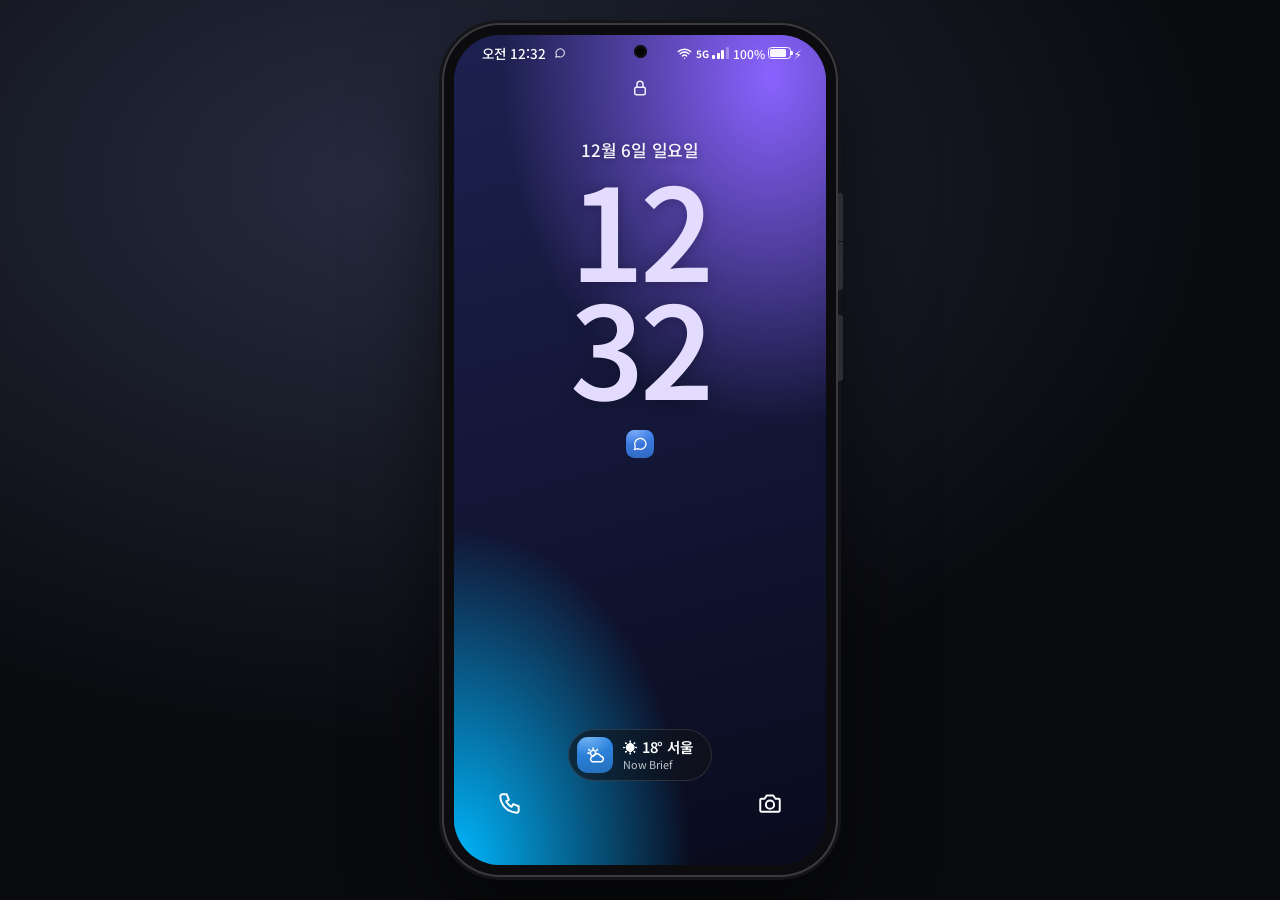
==== commit aab3d8ba: "Galaxy OS: One UI 9.5 style (glass, floating bars, editable quick panel) One UI 9.5 is unreleased, s" ====
--- a/galaxy-os/index.html
+++ b/galaxy-os/index.html
@@ -365,6 +365,100 @@
 #boot .pw{position:absolute;bottom:60px;font-size:11px;letter-spacing:3px;opacity:.4}
 @keyframes bootIn{from{opacity:0;letter-spacing:30px}}
 @keyframes spin{to{transform:rotate(360deg)}}
+
+/* ==========================================================================
+   One UI 9.5 layer: frosted glass, floating bars, editable quick panel
+   ========================================================================== */
+.phone{--gl:rgba(255,255,255,.58);--gl-b:rgba(255,255,255,.7);--gl-hi:rgba(255,255,255,.55);--gl-s:0 10px 34px rgba(0,0,0,.14);--ease:cubic-bezier(.22,1,.36,1)}
+.phone[data-theme=dark]{--gl:rgba(44,44,48,.55);--gl-b:rgba(255,255,255,.12);--gl-hi:rgba(255,255,255,.08);--gl-s:0 10px 34px rgba(0,0,0,.45)}
+.glass{background:var(--gl);backdrop-filter:blur(26px) saturate(1.7);-webkit-backdrop-filter:blur(26px) saturate(1.7);border:1px solid var(--gl-b);box-shadow:var(--gl-s),inset 0 1px 0 var(--gl-hi)}
+#toast{background:var(--gl);color:var(--text);backdrop-filter:blur(26px) saturate(1.7);-webkit-backdrop-filter:blur(26px) saturate(1.7);border:1px solid var(--gl-b)}
+.phone[data-theme=dark] #toast{background:var(--gl);color:var(--text)}
+#ctx{background:var(--gl);backdrop-filter:blur(30px) saturate(1.8);-webkit-backdrop-filter:blur(30px) saturate(1.8);border:1px solid var(--gl-b)}
+.dlg{background:color-mix(in srgb,var(--surface) 82%,transparent);backdrop-filter:blur(30px) saturate(1.6);-webkit-backdrop-filter:blur(30px) saturate(1.6);border:1px solid var(--gl-b)}
+#headsup .noti,.lk-notis .noti{background:var(--gl);color:var(--text);backdrop-filter:blur(26px) saturate(1.7);-webkit-backdrop-filter:blur(26px) saturate(1.7);border:1px solid var(--gl-b)}
+.lk-notis .noti p,.lk-notis .noti .tm,.lk-notis .noti .ap{color:var(--sub)}
+.ou-bar{background:color-mix(in srgb,var(--bg) 78%,transparent);backdrop-filter:blur(20px);-webkit-backdrop-filter:blur(20px)}
+/* smoother, springier motion */
+.app.opening{animation:appIn .42s var(--ease)}
+.view.pushin{animation:pushIn .38s var(--ease)}
+#drawer{transition:transform .38s var(--ease),opacity .26s}
+/* depth: the home screen recedes behind apps, the apps screen and the lock screen */
+#home{transition:transform .42s var(--ease),opacity .3s,filter .3s}
+.phone.drawer-open #home{transform:scale(.93);opacity:.35;filter:blur(6px)}
+.phone.in-app #home{transform:scale(.92);opacity:.5}
+.phone.locked #home{transform:scale(1.12);opacity:0}
+#wall{transition:background .4s,transform .6s var(--ease),filter .4s}
+.phone.drawer-open #wall,.phone.shade-open #wall{transform:scale(1.04)}
+
+/* floating pill tab bar (One UI 8.5+) */
+.ftab{position:absolute;left:50%;bottom:12px;transform:translateX(-50%);display:flex;gap:2px;padding:5px;border-radius:34px;z-index:6}
+.ftab button{min-width:62px;height:48px;border-radius:24px;display:grid;place-items:center;color:var(--sub);transition:background .2s,color .2s;padding:0 14px}
+.ftab button.on{background:color-mix(in srgb,var(--text) 10%,transparent);color:var(--text)}
+.ftab svg{width:23px;height:23px;stroke:currentColor;fill:none;stroke-width:1.9;stroke-linecap:round;stroke-linejoin:round}
+.has-ftab{padding-bottom:78px!important}
+.has-ftab>.view{padding-bottom:76px}
+/* bottom search pill (One UI 8.5 Settings) */
+.bsearch{position:absolute;left:16px;right:16px;bottom:14px;height:52px;border-radius:26px;display:flex;align-items:center;gap:10px;padding:0 20px;z-index:6;color:var(--sub);font-size:16px;cursor:pointer}
+.bsearch svg{width:20px;height:20px;stroke:currentColor;fill:none;stroke-width:2.1;stroke-linecap:round}
+
+/* minimal sliders (One UI 9) */
+.oslider .tr{height:4px;border-radius:2px}
+.oslider .fi{height:4px;border-radius:2px}
+.oslider .th{width:16px;height:16px;margin-left:-8px;border:0;background:var(--accent);box-shadow:0 0 0 4px color-mix(in srgb,var(--accent) 22%,transparent)}
+
+/* quick panel tiles */
+#shade .bgd{background:color-mix(in srgb,var(--shade) 70%,transparent);backdrop-filter:blur(40px) saturate(1.5);-webkit-backdrop-filter:blur(40px) saturate(1.5)}
+.qtiles{display:grid;grid-template-columns:repeat(4,1fr);grid-auto-rows:78px;grid-auto-flow:row dense;gap:10px;padding:2px 2px 6px}
+.qt{position:relative;border-radius:26px;display:flex;flex-direction:column;align-items:center;justify-content:center;gap:6px;font-size:11.5px;color:var(--text);min-width:0;padding:0 4px;transition:background .2s,color .2s,transform .2s}
+.qt>svg{width:24px;height:24px;stroke:currentColor;fill:none;stroke-width:1.9;stroke-linecap:round;stroke-linejoin:round;flex:none}
+.qt span{max-width:100%;white-space:nowrap;overflow:hidden;text-overflow:ellipsis}
+.qt.on{background:var(--accent);color:#fff;border-color:transparent}
+.qt.w{grid-column:span 2;flex-direction:row;justify-content:flex-start;gap:12px;padding:0 16px;text-align:left}
+.qt.w .tx{min-width:0}.qt.w b{display:block;font-size:14.5px;font-weight:600}.qt.w small{display:block;font-size:11.5px;opacity:.75;white-space:nowrap;overflow:hidden;text-overflow:ellipsis}
+.qt.sl{padding:0;overflow:hidden;cursor:ns-resize;touch-action:none}
+.qt.sl.h{grid-column:span 4;cursor:ew-resize}
+.qt.sl.v{grid-row:span 3}
+.qt.sl .f{position:absolute;left:0;bottom:0;background:var(--accent);transition:height .06s,width .06s}
+.qt.sl.v .f{right:0}.qt.sl.h .f{top:0}
+.qt.sl .ico{position:absolute;color:#fff}
+.qt.sl.low .ico{color:var(--text)}
+.qt.sl.v .ico{bottom:16px;left:50%;transform:translateX(-50%)}.qt.sl.h .ico{left:18px;top:50%;transform:translateY(-50%)}
+.qt.sl .ico svg{width:24px;height:24px;stroke:currentColor;fill:none;stroke-width:2;stroke-linecap:round}
+.qt.sl .pct{position:absolute;font-size:12px;font-weight:600;color:var(--sub)}
+.qt.sl.v .pct{top:12px;left:0;right:0;text-align:center}.qt.sl.h .pct{right:18px;top:50%;transform:translateY(-50%)}
+.qedit .qt{animation:wiggle .35s ease-in-out infinite alternate}
+.qedit .qt:nth-child(2n){animation-delay:.12s}
+@keyframes wiggle{from{transform:rotate(-1.2deg)}to{transform:rotate(1.2deg)}}
+.qb{position:absolute;width:24px;height:24px;border-radius:50%;display:grid;place-items:center;background:var(--surface);color:var(--text);box-shadow:0 2px 6px rgba(0,0,0,.25);z-index:2}
+.qb svg{width:13px;height:13px;stroke:currentColor;fill:none;stroke-width:2.6;stroke-linecap:round}
+.qb.rm{top:-4px;left:-4px;background:var(--danger);color:#fff}.qb.rs{top:-4px;right:-4px}.qb.mv{bottom:-4px;left:-4px}
+.qadd{display:flex;flex-wrap:wrap;gap:8px;padding:6px 2px 4px}
+.qadd button{display:flex;align-items:center;gap:6px;padding:9px 14px;border-radius:20px;font-size:13px}
+.qadd svg{width:16px;height:16px;stroke:currentColor;fill:none;stroke-width:2;stroke-linecap:round}
+.qedit-bar{display:flex;justify-content:space-between;align-items:center;padding:4px 6px 10px;font-size:13px;color:var(--sub)}
+
+/* Now Bar on the lock screen */
+.nowbar{display:flex;align-items:center;gap:10px;height:52px;border-radius:26px;padding:0 18px 0 8px;color:#fff;background:rgba(18,18,22,.62);backdrop-filter:blur(24px) saturate(1.5);-webkit-backdrop-filter:blur(24px) saturate(1.5);border:1px solid rgba(255,255,255,.12);max-width:220px;cursor:pointer;margin-bottom:6px}
+.nowbar .sq{width:36px;height:36px;box-shadow:none}.nowbar .sq svg{width:19px;height:19px}
+.nowbar .tx{min-width:0;font-size:13px;line-height:1.25}.nowbar b{display:block;font-size:14.5px;font-weight:600;font-variant-numeric:tabular-nums;white-space:nowrap;overflow:hidden;text-overflow:ellipsis}
+.nowbar small{opacity:.75;white-space:nowrap}
+.lk-mid{display:flex;flex-direction:column;align-items:center;gap:6px}
+.lk-clock.stack{font-size:128px;line-height:.92;font-weight:600;letter-spacing:-4px;display:flex;flex-direction:column;align-items:center;margin-top:6px}
+.lk-clock.bold{font-weight:600;font-size:96px}
+
+/* app lock PIN pad */
+.pinpad{position:absolute;inset:0;z-index:45;display:flex;flex-direction:column;align-items:center;padding-top:90px;color:var(--text);background:color-mix(in srgb,var(--bg) 80%,transparent);backdrop-filter:blur(30px) saturate(1.4);-webkit-backdrop-filter:blur(30px) saturate(1.4);animation:fadeIn .2s}
+.pinpad h3{font-size:20px;font-weight:600;margin-top:16px}.pinpad p{font-size:14px;color:var(--sub);margin-top:6px;min-height:20px}
+.pinpad .dots{margin:26px 0 30px;gap:16px}.pinpad .dots i{width:13px;height:13px;background:var(--text);opacity:.2}.pinpad .dots i.on{opacity:1;transform:none}
+.pinpad .dots.err{animation:shake .35s}
+@keyframes shake{25%{transform:translateX(-10px)}75%{transform:translateX(10px)}}
+.pinpad .pad{display:grid;grid-template-columns:repeat(3,76px);gap:14px 26px}
+.pinpad .pad button{height:76px;border-radius:50%;font-size:30px;font-weight:300}
+.pinpad .pad button.k{background:color-mix(in srgb,var(--text) 7%,transparent)}
+.pinpad .pad button:active{background:color-mix(in srgb,var(--text) 16%,transparent)}
+.pinpad .pad svg{width:26px;height:26px;stroke:currentColor;fill:none;stroke-width:1.8;margin:auto}
+.pinpad .cancel{margin-top:18px;color:var(--accent);font-weight:600;padding:10px 20px}
 
 /* ---------- app specific ---------- */
 .wx-app{color:#fff;transition:background .4s}
@@ -542,7 +636,7 @@
     <div id="volp"></div>
     <div id="pmenu"></div>
     <div id="off"></div>
-    <div id="boot"><div class="logo">GALAXY</div><div class="ver">ONE UI · OS 1.0</div></div>
+    <div id="boot"><div class="logo">GALAXY</div><div class="ver">ONE UI 9.5</div></div>
   </div>
 </div>
 <script>
@@ -682,12 +776,15 @@
   nfc: '<path d="M6 8v8l6-8v8M14 8h4M14 12h3M14 8v8"/>',
   eye: '<path d="M2 12s3.6-7 10-7 10 7 10 7-3.6 7-10 7S2 12 2 12z"/><circle cx="12" cy="12" r="3"/>',
   data: '<path d="M7 20V9M4 12l3-3 3 3M17 4v11M14 12l3 3 3-3"/>',
+  hourglass: '<path d="M6 3h12M6 21h12M7 3c0 5 10 5 10 9s-10 4-10 9M17 3c0 5-10 5-10 9s10 4 10 9"/>',
+  stopwatch: '<circle cx="12" cy="13.5" r="7.5"/><path d="M12 9.5v4l2.5 1.5M10 2.5h4M18.5 6.5l1.5-1.5"/>',
+  album: '<rect x="3" y="7" width="14" height="14" rx="2.5"/><path d="M7 3h11a3 3 0 0 1 3 3v11"/><path d="M3 17l4-4 4 4 2-2 4 4"/>',
 };
 const svg = (n, extra = '') => `<svg viewBox="0 0 24 24" ${extra}>${P[n] || ''}</svg>`;
 const iconBtn = (n, onclick, label) => h('button', { class: 'ibtn', onclick, 'aria-label': label || n, title: label || '', html: svg(n) });
 
 /* ---------- settings ---------- */
-const DEFAULTS = { dark: false, wall: 0, wallCustom: '', bright: 100, numRow: true, kbVib: true, kbSound: false, kbAlt: true, lang: 'ko', wifi: true, bt: false, silent: false, vibOnly: false, air: false, torch: false, rotate: true, kbPreview: true, h24: false, vol: 9, mediaVol: 10, fs: 1, headsup: true, dnd: false, data: true, loc: true, hotspot: false, nfc: false, eyeComfort: false, powerSave: false, lockNoti: 'icons', edge: true, pageDots: true, accent: '', wxLat: 37.5665, wxLon: 126.978, wxCity: '서울' };
+const DEFAULTS = { lockClock: 'stack', appLock: [], pin: '', dark: false, wall: 0, wallCustom: '', bright: 100, numRow: true, kbVib: true, kbSound: false, kbAlt: true, lang: 'ko', wifi: true, bt: false, silent: false, vibOnly: false, air: false, torch: false, rotate: true, kbPreview: true, h24: false, vol: 9, mediaVol: 10, fs: 1, headsup: true, dnd: false, data: true, loc: true, hotspot: false, nfc: false, eyeComfort: false, powerSave: false, lockNoti: 'icons', edge: true, pageDots: true, accent: '', wxLat: 37.5665, wxLon: 126.978, wxCity: '서울' };
 const S = Object.assign({}, DEFAULTS, store.get('settings', {}));
 function setS(k, v) { S[k] = v; store.set('settings', S); applySettings(); emit('settings', k); }
 const WALLS = [
@@ -1267,6 +1364,7 @@
   open(id, intent, from) {
     const app = APPS[id]; if (!app) return;
     Unlock.force();
+    if (AppLock.needs(id) && this.cur !== id) { AppLock.verify(id).then(ok => { if (ok) this.open(id, intent, from); }); return; }
     Drawer.close(); Recents.close(); Shade.close(); Ctx.hide(); Edge.close();
     let r = this.run.get(id);
     if (!r) {
@@ -1608,8 +1706,8 @@
   }
   q.addEventListener('input', render);
   q.addEventListener('osenter', () => { const first = results.querySelector('.ic,.rrow'); if (first && q.value) first.click(); });
-  function open(focusSearch) { if (WM.cur) WM.home(); Edge.close(); renderPages(); render(); pager.go(0, false); el.classList.add('open'); if (focusSearch) setTimeout(() => q.focus(), 60); }
-  function close() { if (!el.classList.contains('open')) return; el.classList.remove('open'); if (document.activeElement === q) KB.close(); q.value = ''; render(); }
+  function open(focusSearch) { if (WM.cur) WM.home(); Edge.close(); renderPages(); render(); pager.go(0, false); el.classList.add('open'); phone.classList.add('drawer-open'); if (focusSearch) setTimeout(() => q.focus(), 60); }
+  function close() { if (!el.classList.contains('open')) return; el.classList.remove('open'); phone.classList.remove('drawer-open'); if (document.activeElement === q) KB.close(); q.value = ''; render(); }
   return { open, close, render, get isOpen() { return el.classList.contains('open'); } };
 })();
 
@@ -1634,15 +1732,24 @@
 })();
 
 /* ---------- quick panel (two stages, like One UI) ---------- */
+const QS_DEFAULT = [
+  { id: 'wifi', sz: 'w' }, { id: 'bt', sz: 'w' },
+  { id: 'sound', sz: 's' }, { id: 'rotate', sz: 's' }, { id: 'torch', sz: 's' }, { id: 'air', sz: 's' },
+  { id: 'bright', sz: 'v' }, { id: 'vol', sz: 'v' },
+  { id: 'dark', sz: 's' }, { id: 'dnd', sz: 's' }, { id: 'data', sz: 's' }, { id: 'loc', sz: 's' }, { id: 'eyeComfort', sz: 's' }, { id: 'rec', sz: 's' },
+];
 const Shade = (() => {
   const el = $('#shade');
   let state = 0; // 0 closed, 1 notifications + mini toggles, 2 expanded quick panel
+  let editing = false;
+  let layout = store.get('qsLayout', QS_DEFAULT);
+  const saveLayout = () => store.set('qsLayout', layout);
   const soundMode = () => S.silent ? 2 : S.vibOnly ? 1 : 0;
   const cycleSound = () => { const m = (soundMode() + 1) % 3; S.vibOnly = m === 1; setS('silent', m === 2); toast(['소리 모드', '진동 모드', '무음 모드'][m]); if (m === 1) vibrate(200); };
   const QS = {
-    wifi: { label: 'Wi-Fi', icon: 'wifi', k: 'wifi' },
-    bt: { label: '블루투스', icon: 'bt', k: 'bt' },
-    sound: { label: () => ['소리', '진동', '무음'][soundMode()], icon: () => ['bell', 'vibrate', 'mute'][soundMode()], on: () => true, act: cycleSound },
+    wifi: { label: 'Wi-Fi', icon: 'wifi', k: 'wifi', sub: () => S.wifi && !S.air ? (S.ssid || 'Galaxy_5G') : '꺼짐', page: 'conn' },
+    bt: { label: '블루투스', icon: 'bt', k: 'bt', sub: () => S.bt ? '켜짐' : '꺼짐', page: 'conn' },
+    sound: { label: () => ['소리', '진동', '무음'][soundMode()], icon: () => ['bell', 'vibrate', 'mute'][soundMode()], on: () => true, act: cycleSound, sub: () => '모드 전환', page: 'sound' },
     rotate: { label: '자동 회전', icon: 'rotate', k: 'rotate' },
     air: { label: '비행기 탑재 모드', icon: 'plane', k: 'air' },
     torch: { label: '손전등', icon: 'torch', k: 'torch' },
@@ -1656,43 +1763,79 @@
     nfc: { label: 'NFC', icon: 'nfc', k: 'nfc' },
     clip: { label: '클립보드', icon: 'clip', on: () => false, act: () => WM.open('clipboard') },
     rec: { label: '화면 캡처', icon: 'img', on: () => false, act: () => capture() },
+    bright: { label: '밝기', icon: 'sun', slider: 'bright', min: 10, max: 100 },
+    vol: { label: '음량', icon: 'speaker', slider: 'vol', min: 0, max: 15 },
   };
+  const SIZES = { slider: ['v', 'h'], tile: ['s', 'w'] };
   const val = (q, f) => typeof q[f] === 'function' ? q[f]() : q[f];
   const isOn = q => q.on ? q.on() : !!S[q.k];
   function toggle(id) {
     const q = QS[id];
     if (q.act) return q.act();
     const v = !S[q.k];
-    if (q.k === 'air') { if (v) { S.wifi = false; S.bt = false; } }
+    if (q.k === 'air' && v) { S.wifi = false; S.bt = false; }
     if ((q.k === 'wifi' || q.k === 'bt') && v) S.air = false;
     setS(q.k, v);
   }
-  function qbtn(id, withLabel) {
-    const q = QS[id];
-    return h('button', { class: isOn(q) ? 'on' : '', 'aria-label': val(q, 'label'), onclick: () => toggle(id),
-      ctx: q.k === 'wifi' || q.k === 'bt' || id === 'sound' ? () => [{ label: '설정 열기', fn: () => WM.open('settings', { page: id === 'sound' ? 'sound' : 'conn' }) }] : null },
-      h('span', { class: 'qc', html: svg(val(q, 'icon')) }), h('span', null, val(q, 'label')));
+  // thick One UI slider tile: drag anywhere on it, vertical or horizontal
+  function sliderTile(id, sz) {
+    const q = QS[id], k = q.slider;
+    const f = h('div', { class: 'f' }), pct = h('div', { class: 'pct' });
+    const t = h('div', { class: `qt sl glass ${sz}`, role: 'slider', 'aria-label': q.label }, f, h('div', { class: 'ico', html: svg(q.icon) }), pct);
+    const paint = () => { const p = (S[k] - q.min) / (q.max - q.min) * 100; if (sz === 'v') { f.style.height = p + '%'; f.style.width = ''; } else { f.style.width = p + '%'; f.style.height = ''; } pct.textContent = k === 'vol' ? S[k] : Math.round(p) + '%'; t.classList.toggle('low', p < (sz === 'v' ? 22 : 14)); };
+    const at = e => {
+      const r = t.getBoundingClientRect();
+      const p = sz === 'v' ? (r.bottom - e.clientY) / r.height : (e.clientX - r.left) / r.width;
+      const v = Math.round(q.min + clamp(p, 0, 1) * (q.max - q.min));
+      if (k === 'vol') { S.vibOnly = v === 0; S.silent = false; }
+      S[k] = v; store.set('settings', S); applySettings(); paint();
+    };
+    t.addEventListener('pointerdown', e => {
+      if (editing) return;
+      e.stopPropagation(); at(e);
+      const mv = ev => at(ev), up = () => { removeEventListener('pointermove', mv); removeEventListener('pointerup', up); emit('settings', k); };
+      addEventListener('pointermove', mv); addEventListener('pointerup', up);
+    });
+    paint();
+    return t;
+  }
+  function tile(item, i) {
+    const q = QS[item.id]; if (!q) return null;
+    let t;
+    if (q.slider) t = sliderTile(item.id, item.sz);
+    else if (item.sz === 'w') t = h('button', { class: 'qt w glass' + (isOn(q) ? ' on' : ''), onclick: () => !editing && toggle(item.id), ctx: q.page ? () => [{ label: '설정 열기', fn: () => WM.open('settings', { page: q.page }) }] : null, html: svg(val(q, 'icon')) }, h('span', { class: 'tx' }, h('b', null, val(q, 'label')), h('small', null, q.sub ? q.sub() : isOn(q) ? '켜짐' : '꺼짐')));
+    else t = h('button', { class: 'qt glass' + (isOn(q) ? ' on' : ''), 'aria-label': val(q, 'label'), onclick: () => !editing && toggle(item.id), ctx: q.page ? () => [{ label: '설정 열기', fn: () => WM.open('settings', { page: q.page }) }] : null, html: svg(val(q, 'icon')) }, h('span', null, val(q, 'label')));
+    if (editing) {
+      const badge = (cls, icon, label, fn) => h('span', { class: 'qb ' + cls, role: 'button', 'aria-label': label, html: svg(icon), onclick: e => { e.stopPropagation(); fn(); render(); } });
+      t.append(badge('rm', 'minus', '삭제', () => layout.splice(i, 1)));
+      const kinds = q.slider ? SIZES.slider : SIZES.tile;
+      t.append(badge('rs', q.slider ? 'rotate' : 'apps', '크기 변경', () => { item.sz = kinds[(kinds.indexOf(item.sz) + 1) % kinds.length]; }));
+      if (i > 0) t.append(badge('mv', 'chevL', '앞으로 이동', () => { [layout[i - 1], layout[i]] = [layout[i], layout[i - 1]]; }));
+    }
+    return t;
   }
   function render() {
     el.innerHTML = '';
     const d = new Date();
     const top = h('div', { class: 'qp-top' }, h('div', { class: 't' }, fmtST(d)), h('div', { class: 'd' }, fmtDate(d)),
-      iconBtn('search', () => { close(); Drawer.open(true); }, '검색'),
+      state === 2 ? iconBtn(editing ? 'check' : 'edit', () => { editing = !editing; if (!editing) { saveLayout(); toast('빠른 설정 패널을 저장했습니다'); } render(); }, editing ? '완료' : '편집') : iconBtn('search', () => { close(); Drawer.open(true); }, '검색'),
       iconBtn('power', () => { close(); PowerMenu.show(); }, '전원'),
       iconBtn('gear', () => WM.open('settings'), '설정'));
-    const panel = h('div', { class: 'qp-panel' });
+    const panel = h('div', { class: 'qp-panel' + (editing ? ' qedit' : '') });
     if (state === 1) {
-      panel.append(h('div', { class: 'qmini' }, ['wifi', 'sound', 'bt', 'rotate', 'torch', 'air'].map(id => qbtn(id))));
+      const minis = layout.filter(it => QS[it.id] && !QS[it.id].slider).slice(0, 6);
+      panel.append(h('div', { class: 'qmini' }, minis.map(it => { const q = QS[it.id]; return h('button', { class: isOn(q) ? 'on' : '', 'aria-label': val(q, 'label'), onclick: () => toggle(it.id) }, h('span', { class: 'qc', html: svg(val(q, 'icon')) }), h('span', null, val(q, 'label'))); })));
     } else {
-      const big = (id, sub) => { const q = QS[id]; return h('button', { class: isOn(q) ? 'on' : '', onclick: () => toggle(id) }, h('span', { class: 'qi', html: svg(q.icon) }), h('span', { class: 'tx' }, h('b', null, q.label), h('small', null, sub))); };
-      panel.append(
-        h('div', { class: 'qbig' }, big('wifi', S.wifi && !S.air ? 'Galaxy_5G' : '꺼짐'), big('bt', S.bt ? '켜짐' : '꺼짐')),
-        h('div', { class: 'qgrid' }, ['sound', 'rotate', 'air', 'torch', 'dark', 'dnd', 'data', 'loc', 'hotspot', 'powerSave', 'eyeComfort', 'clip'].map(id => qbtn(id, true))),
-        h('div', { class: 'qbright', html: svg('sun') }, oslider(S.bright, 10, 100, v => setS('bright', v))),
-        h('div', { class: 'qrow2' }, h('button', { onclick: () => toast('연결된 기기가 없습니다') }, '기기 제어'), h('button', { onclick: () => toast('미디어 출력: 이 휴대전화') }, '미디어 출력')));
+      if (editing) panel.append(h('div', { class: 'qedit-bar' }, h('span', null, '− 삭제 · 크기 변경 · ‹ 앞으로 이동'), h('button', { class: 'tbtn', onclick: () => { layout = QS_DEFAULT.map(x => ({ ...x })); render(); } }, '초기화')));
+      panel.append(h('div', { class: 'qtiles' }, layout.map((it, i) => tile(it, i))));
+      if (editing) {
+        const unused = Object.keys(QS).filter(id => !layout.some(it => it.id === id));
+        panel.append(h('div', { class: 'qedit-bar' }, h('span', null, unused.length ? '추가할 수 있는 버튼' : '모든 버튼이 추가되었습니다')),
+          h('div', { class: 'qadd' }, unused.map(id => h('button', { class: 'glass', onclick: () => { layout.push({ id, sz: QS[id].slider ? 'h' : 's' }); render(); } }, h('span', { html: svg('plus') }), val(QS[id], 'label')))));
+      } else panel.append(h('div', { class: 'qrow2' }, h('button', { class: 'glass', onclick: () => toast('연결된 기기가 없습니다') }, '기기 제어'), h('button', { class: 'glass', onclick: () => toast('미디어 출력: 이 휴대전화') }, '미디어 출력')));
     }
     const handle = h('div', { class: 'qhandle', onclick: () => setState(state === 1 ? 2 : 1) }, h('i'));
-    const qp = h('div', { class: 'qp' }, top, panel, handle);
+    const qp = h('div', { class: 'qp' }, top, state === 2 ? h('div', { style: 'flex:1;overflow-y:auto;min-height:0;touch-action:pan-y' }, panel) : panel, handle);
     if (state === 1) {
       const list = h('div', { class: 'qp-list' });
       if (!NC.list.length) list.append(h('div', { class: 'empty', style: 'padding:30px 0' }, '알림 없음'));
@@ -1702,21 +1845,21 @@
       }
       list.addEventListener('click', e => { if (e.target === list) close(); });
       qp.append(list);
-    } else qp.append(h('div', { style: 'flex:1', onclick: () => close() }));
+    }
     el.append(h('div', { class: 'bgd', onclick: () => close() }), qp);
-    drag(top, { end: (dx, dy, moved) => { if (!moved) return; if (dy > 40) setState(2); else if (dy < -40) setState(state - 1); } });
-    drag(panel, { end: (dx, dy, moved) => { if (!moved) return; if (dy > 40) setState(2); else if (dy < -40) setState(state - 1); } });
-    drag(handle, { end: (dx, dy, moved) => { if (!moved) return; if (dy > 30) setState(2); else if (dy < -30) setState(state - 1); } });
+    const swipe = { end: (dx, dy, moved) => { if (!moved || editing) return; if (dy > 40) setState(2); else if (dy < -40) setState(state - 1); } };
+    drag(top, swipe); drag(handle, swipe);
+    if (state === 1) drag(panel, swipe);
     requestAnimationFrame(() => el.classList.add('open'));
   }
-  function setState(s) { if (s <= 0) return close(); state = Math.min(2, s); render(); }
+  function setState(s) { if (s <= 0) return close(); if (s < 2 && editing) { editing = false; saveLayout(); } state = Math.min(2, s); render(); }
   function open(s = 1) { if (Lock.locked) return; KB.close(); Ctx.hide(); Edge.close(); if (state && s <= state) s = state; state = s; render(); updateChrome(); }
-  function close() { if (!state) return; state = 0; el.classList.remove('open'); updateChrome(); setTimeout(() => { if (!state) el.innerHTML = ''; }, 300); }
+  function close() { if (!state) return; if (editing) { editing = false; saveLayout(); } state = 0; el.classList.remove('open'); updateChrome(); setTimeout(() => { if (!state) el.innerHTML = ''; }, 300); }
   function tick() { if (state) { const t = el.querySelector('.qp-top .t'); if (t) t.textContent = fmtST(new Date()); } }
   drag($('#statusbar'), { end: (dx, dy, moved) => { if (!moved) open(1); else if (dy > 20) open(dy > 200 ? 2 : 1); } });
-  on('settings', () => { if (state) render(); });
+  on('settings', k => { if (state && k !== 'bright' && k !== 'vol') render(); });
   on('notifs', () => { if (state === 1) render(); renderStatus(); Lock.renderNotis(); });
-  return { open, close, tick, get isOpen() { return state > 0; }, get state() { return state; } };
+  return { open, close, tick, get isOpen() { return state > 0; }, get state() { return state; }, get editing() { return editing; } };
 })();
 
 /* screen capture of the current app, saved to the gallery */
@@ -1776,8 +1919,27 @@
 })();
 
 /* ---------- lock screen ---------- */
+/* Now Bar: live activities shown on the lock screen (timer, stopwatch, call…) */
+const NowBar = {
+  items: new Map(),
+  set(key, item) { this.items.set(key, item); Lock.tick(); },
+  clear(key) { this.items.delete(key); Lock.tick(); },
+  // highest priority live item, else the next alarm, else a Now Brief (weather + today's events)
+  current() {
+    const live = [...this.items.values()].sort((a, b) => (b.pri || 0) - (a.pri || 0))[0];
+    if (live) return live;
+    const now = new Date(), nowM = now.getHours() * 60 + now.getMinutes();
+    const next = store.get('alarms', []).filter(a => a.on).map(a => ({ a, d: (a.h * 60 + a.m - nowM + 1440) % 1440 })).sort((x, y) => x.d - y.d)[0];
+    if (next && next.d < 12 * 60) { const t = new Date(); t.setHours(next.a.h, next.a.m); return { app: 'clock', title: () => fmtST(t), sub: () => `알람 · ${next.a.label || ''}`, intent: { tab: 'alarm' } }; }
+    const w = Weather.now, k = `${now.getFullYear()}-${pad2(now.getMonth() + 1)}-${pad2(now.getDate())}`, ev = (store.get('events', {})[k] || []).length;
+    return { app: 'weather', title: () => `${wxInfo(w.code)[2]} ${w.t}° ${S.wxCity}`, sub: () => ev ? `오늘 일정 ${ev}개` : 'Now Brief', intent: null };
+  },
+};
+// lock-screen clock colour follows the wallpaper
+const WALL_TINT = ['#e4dcff', '#fff0f3', '#d2ffef', '#fff7e8', '#e3ebff', '#e8fbff', '#24305c', '#f2f2f2'];
 const Lock = (() => {
   const el = $('#lock');
+  const nowbar = h('div', { class: 'nowbar' });
   const clock = h('div', { class: 'lk-clock' }), date = h('div', { class: 'lk-date' }), wx = h('div', { class: 'lk-wx' });
   const icons = h('div', { class: 'lk-icons' }), notis = h('div', { class: 'lk-notis' });
   const hint = h('div', { class: 'lk-hint' }, '화면을 밀어서 잠금 해제하세요');
@@ -1796,8 +1958,21 @@
     return b;
   }
   el.append(h('div', { class: 'lk-lock', html: svg('lock') }), date, clock, wx, icons, notis,
-    h('div', { class: 'lk-bottom' }, shortcut('phone', '전화', 'phone'), hint, shortcut('cam', '카메라', 'camera')));
-  function tick() { const d = new Date(); clock.textContent = fmtBig(d); date.textContent = fmtDate(d); const w = Weather.now; wx.textContent = `${wxInfo(w.code)[2]} ${w.t}° ${S.wxCity}`; }
+    h('div', { class: 'lk-bottom' }, shortcut('phone', '전화', 'phone'), h('div', { class: 'lk-mid' }, nowbar, hint), shortcut('cam', '카메라', 'camera')));
+  nowbar.addEventListener('pointerdown', e => e.stopPropagation());
+  nowbar.addEventListener('click', e => { e.stopPropagation(); const c = NowBar.current(); unlock(); WM.open(c.app, c.intent, nowbar); });
+  function tick() {
+    const d = new Date();
+    if (S.lockClock === 'stack') { const t = fmtBig(d).split(':'); clock.className = 'lk-clock stack'; clock.innerHTML = `<span>${pad2(t[0])}</span><span>${t[1]}</span>`; }
+    else { clock.className = 'lk-clock bold'; clock.textContent = fmtBig(d); }
+    clock.style.color = S.wallCustom ? '#fff' : WALL_TINT[S.wall] || '#fff';
+    date.textContent = fmtDate(d);
+    const w = Weather.now; wx.textContent = S.lockClock === 'stack' ? '' : `${wxInfo(w.code)[2]} ${w.t}° ${S.wxCity}`;
+    if (!el.classList.contains('gone')) {
+      const c = NowBar.current();
+      nowbar.innerHTML = ''; nowbar.append(appIcon(c.app), h('div', { class: 'tx' }, h('b', null, c.title()), h('small', null, c.sub())));
+    }
+  }
   function renderNotis() {
     icons.innerHTML = ''; notis.innerHTML = '';
     const apps = [...new Set(NC.list.map(n => n.app))].filter(a => APPS[a]);
@@ -1807,6 +1982,9 @@
   icons.addEventListener('click', e => { e.stopPropagation(); expanded = true; renderNotis(); });
   function lock() {
     KB.close(); Ctx.hide(); Shade.close(); Recents.close(); Dialog.close(); Edge.close(); PowerMenu.close();
+    AppLock.ok.clear(); $$('.pinpad').forEach(x => x.remove());
+    // a locked app that is on screen goes back home so it can't be seen after unlocking
+    if (WM.cur && S.pin && S.appLock.includes(WM.cur)) WM.home();
     el.style.backgroundImage = ''; el.style.background = wallCss();
     expanded = false; el.classList.remove('gone', 'hide'); el.style.opacity = ''; el.style.transform = ''; tick(); renderNotis();
     updateChrome();
@@ -1845,6 +2023,50 @@
   el.addEventListener('click', close);
   return { show, close, get open() { return el.classList.contains('show'); } };
 })();
+/* ---------- app lock (One UI 9.5) ---------- */
+function askPin({ title, sub = '', app, err } = {}) {
+  return new Promise(res => {
+    KB.close(); Ctx.hide();
+    let v = '';
+    const dots = h('div', { class: 'dots' + (err ? ' err' : '') });
+    const paint = () => { dots.innerHTML = ''; for (let i = 0; i < 4; i++) dots.append(h('i', { class: i < v.length ? 'on' : '' })); };
+    const done = r => { ov.remove(); document.removeEventListener('keydown', kd, true); res(r); };
+    const press = k => { if (k === '⌫') v = v.slice(0, -1); else if (v.length < 4) v += k; paint(); vibrate(8); if (v.length === 4) setTimeout(() => done(v), 140); };
+    const pad = h('div', { class: 'pad' }, ['1', '2', '3', '4', '5', '6', '7', '8', '9', '', '0', '⌫'].map(k => k ? h('button', { class: k === '⌫' ? '' : 'k', 'aria-label': k === '⌫' ? '지우기' : k, html: k === '⌫' ? svg('bksp') : k, onclick: () => press(k) }) : h('span')));
+    const ov = h('div', { class: 'pinpad' }, app ? appIcon(app) : h('div', { class: 'sic', style: 'background:var(--accent);width:56px;height:56px', html: svg('lock') }),
+      h('h3', null, title), h('p', null, sub), dots, pad, h('button', { class: 'cancel', onclick: () => done(null) }, '취소'));
+    const kd = e => {
+      if (/^\d$/.test(e.key)) { e.preventDefault(); e.stopPropagation(); press(e.key); }
+      else if (e.key === 'Backspace') { e.preventDefault(); e.stopPropagation(); press('⌫'); }
+      else if (e.key === 'Escape') { e.preventDefault(); e.stopPropagation(); done(null); }
+    };
+    document.addEventListener('keydown', kd, true);
+    paint(); phone.append(ov);
+  });
+}
+const pinHash = pin => { let x = 5381; for (const c of 'gos:' + pin) x = (x * 33 + c.charCodeAt(0)) >>> 0; return x.toString(36); };
+const AppLock = {
+  ok: new Set(), // apps unlocked since the screen was last locked
+  needs(id) { return !!S.pin && S.appLock.includes(id) && !this.ok.has(id); },
+  async verify(id) {
+    let err = false;
+    for (let i = 0; i < 5; i++) {
+      const pin = await askPin({ title: `${APPS[id].name} 잠금 해제`, sub: err ? 'PIN이 일치하지 않습니다. 다시 시도하세요.' : 'PIN을 입력하세요', app: id, err });
+      if (pin == null) return false;
+      if (pinHash(pin) === S.pin) { this.ok.add(id); return true; }
+      err = true; vibrate([60, 40, 60]);
+    }
+    toast('잠시 후 다시 시도하세요'); return false;
+  },
+  async setPin() {
+    if (S.pin) { const old = await askPin({ title: '현재 PIN 입력', sub: 'PIN을 변경하려면 현재 PIN을 입력하세요' }); if (old == null) return false; if (pinHash(old) !== S.pin) { toast('PIN이 일치하지 않습니다'); return false; } }
+    const a = await askPin({ title: '새 PIN 설정', sub: '숫자 4자리를 입력하세요' }); if (a == null) return false;
+    const b = await askPin({ title: 'PIN 확인', sub: '같은 PIN을 한 번 더 입력하세요' }); if (b == null) return false;
+    if (a !== b) { toast('PIN이 일치하지 않습니다'); return false; }
+    setS('pin', pinHash(a)); toast('PIN을 설정했습니다'); return true;
+  },
+};
+
 let poweredOff = false;
 function powerOff() { poweredOff = true; Lock.lock(); $('#off').classList.add('show'); }
 function boot() {
@@ -1959,8 +2181,8 @@
 /* ---------------- 전화 ---------------- */
 defineApp('phone', '전화', '#33b864', 'phone', (el, intent) => {
   let num = '', tab = 'pad', call = null;
-  const body = h('div', { style: 'flex:1;display:flex;flex-direction:column;min-height:0' });
-  const tabs = h('div', { class: 'tabbar' });
+  const body = h('div', { class: 'has-ftab', style: 'flex:1;display:flex;flex-direction:column;min-height:0' });
+  const tabs = h('div', { class: 'ftab glass' });
   el.append(h('div', { class: 'view' }, body, tabs));
   const disp = h('div', { class: 'dial-num', ctx: () => [num && { label: '복사', fn: () => Clip.add(fmtPhone(num)) }, { label: '붙여넣기', fn: () => { num = Clip.latest().replace(/[^0-9*#+]/g, ''); upd(); } }, num && { label: '연락처에 추가', fn: () => WM.open('contacts', { add: fmtPhone(num) }) }] });
   const hint = h('div', { class: 'dial-hint' });
@@ -2000,7 +2222,7 @@
     body.append(...(tab === 'pad' ? padView() : tab === 'rec' ? recentsView() : contactsView()));
     if (tab === 'pad') upd();
     tabs.innerHTML = '';
-    [['pad', '키패드'], ['rec', '최근기록'], ['con', '연락처']].forEach(([k, l]) => tabs.append(h('button', { class: tab === k ? 'on' : '', onclick: () => { tab = k; render(); } }, l)));
+    [['pad', '키패드', 'keypad'], ['rec', '최근기록', 'history'], ['con', '연락처', 'user']].forEach(([k, l, ic]) => tabs.append(h('button', { class: tab === k ? 'on' : '', 'aria-label': l, title: l, html: svg(ic), onclick: () => { tab = k; render(); } })));
   }
   function startCall(n) {
     if (call) return;
@@ -2015,8 +2237,9 @@
     el.append(ov);
     const ringT = setTimeout(() => { st.textContent = '00:00'; call.int = setInterval(() => { secs++; st.textContent = pad2(Math.floor(secs / 60)) + ':' + pad2(secs % 60); }, 1000); }, 2200);
     call = { ov, int: null };
+    NowBar.set('call', { pri: 5, app: 'phone', title: () => c ? c.name : fmtPhone(n), sub: () => secs ? `통화 중 ${pad2(Math.floor(secs / 60))}:${pad2(secs % 60)}` : '전화 거는 중' });
     function end() {
-      clearTimeout(ringT); clearInterval(call.int);
+      clearTimeout(ringT); clearInterval(call.int); NowBar.clear('call');
       st.textContent = '통화 종료'; tone(480, 0.25, 0.06);
       const calls = store.get('calls', []); calls.unshift({ num: n, name: c ? c.name : '', t: Date.now(), dur: secs }); store.set('calls', calls.slice(0, 50));
       setTimeout(() => { ov.remove(); call = null; num = ''; render(); }, 700);
@@ -2315,8 +2538,8 @@
 /* ---------------- 시계 ---------------- */
 defineApp('clock', '시계', '#283a7a', 'clock', (el, intent) => {
   let tab = (intent && intent.tab) || 'alarm';
-  const body = h('div', { style: 'flex:1;display:flex;flex-direction:column;min-height:0;position:relative' });
-  const tabs = h('div', { class: 'tabbar' });
+  const body = h('div', { class: 'has-ftab', style: 'flex:1;display:flex;flex-direction:column;min-height:0;position:relative' });
+  const tabs = h('div', { class: 'ftab glass' });
   el.append(h('div', { class: 'view' }, body, tabs));
   // stopwatch & timer state survives tab switches
   const sw = { run: false, base: 0, start: 0, laps: [] };
@@ -2377,6 +2600,7 @@
     const drawLaps = () => { laps.innerHTML = ''; sw.laps.forEach((l, i) => laps.append(h('div', null, h('span', { style: 'color:var(--sub)' }, pad2(sw.laps.length - i)), h('span', null, fmtSW(l.split)), h('span', null, fmtSW(l.total))))); };
     const drawCtl = () => {
       ctl.innerHTML = '';
+      if (sw.run) NowBar.set('sw', { pri: 2, app: 'clock', intent: { tab: 'sw' }, title: () => fmtSW(swNow()).slice(0, 5), sub: () => '스톱워치' }); else NowBar.clear('sw');
       if (sw.run) ctl.append(h('button', { class: 'pill ghost', onclick: () => { const tot = swNow(); sw.laps.unshift({ total: tot, split: tot - (sw.laps[0] ? sw.laps[0].total : 0) }); drawLaps(); } }, '구간 기록'), h('button', { class: 'pill red', onclick: () => { sw.base = swNow(); sw.run = false; drawCtl(); } }, '중지'));
       else if (sw.base) ctl.append(h('button', { class: 'pill ghost', onclick: () => { sw.base = 0; sw.laps = []; drawLaps(); drawCtl(); t.textContent = fmtSW(0); } }, '초기화'), h('button', { class: 'pill', onclick: () => { sw.start = Date.now(); sw.run = true; drawCtl(); } }, '계속'));
       else ctl.append(h('button', { class: 'pill', onclick: () => { sw.start = Date.now(); sw.run = true; drawCtl(); } }, '시작'));
@@ -2414,6 +2638,7 @@
   }
   function startTimer(secs) {
     tm.run = true; tm.end = Date.now() + secs * 1000;
+    NowBar.set('timer', { pri: 3, app: 'clock', intent: { tab: 'timer' }, title: () => fmtT(Math.max(0, (tm.end - Date.now()) / 1000)), sub: () => '타이머' });
     clearInterval(tm.int);
     tm.int = setInterval(() => {
       if (Date.now() >= tm.end) {
@@ -2423,14 +2648,14 @@
       }
     }, 250);
   }
-  function stopTimer() { tm.run = false; clearInterval(tm.int); }
+  function stopTimer() { tm.run = false; clearInterval(tm.int); NowBar.clear('timer'); }
   function loop() { if (view && view._frame) view._frame(); raf = requestAnimationFrame(loop); }
   function render() {
     body.innerHTML = '';
     view = tab === 'alarm' ? alarmView() : tab === 'world' ? worldView() : tab === 'sw' ? swView() : timerView();
     body.append(view);
     tabs.innerHTML = '';
-    [['alarm', '알람'], ['world', '세계 시각'], ['sw', '스톱워치'], ['timer', '타이머']].forEach(([k, l]) => tabs.append(h('button', { class: tab === k ? 'on' : '', onclick: () => { tab = k; render(); } }, l)));
+    [['alarm', '알람', 'bell'], ['world', '세계 시각', 'globe'], ['sw', '스톱워치', 'stopwatch'], ['timer', '타이머', 'hourglass']].forEach(([k, l, ic]) => tabs.append(h('button', { class: tab === k ? 'on' : '', 'aria-label': l, title: l, html: svg(ic), onclick: () => { tab = k; render(); } })));
   }
   on('tick', () => { if (WM.cur === 'clock' && view && view._tick) view._tick(); });
   render();
@@ -2438,7 +2663,7 @@
     intent: i => { if (i && i.tab) { tab = i.tab; render(); } },
     show() { cancelAnimationFrame(raf); loop(); }, hide() { cancelAnimationFrame(raf); },
     back() { if (view && view.back) return view.back(); if (body.querySelector('.view.pushin, .view + .view')) { body.lastChild.remove(); return true; } return false; },
-    destroy() { stopTimer(); cancelAnimationFrame(raf); },
+    destroy() { stopTimer(); NowBar.clear('sw'); cancelAnimationFrame(raf); },
   };
 });
 
@@ -2491,13 +2716,26 @@
   });
 })();
 defineApp('gallery', '갤러리', '#ea4372', 'img', el => {
-  const pg = Page('갤러리');
-  el.append(pg.el);
-  const all = () => [...store.get('photos', []), ...ART];
+  const pg = Page('사진');
+  const tabs = h('div', { class: 'ftab glass' });
+  pg.body.classList.add('has-ftab');
+  el.append(pg.el); pg.el.append(tabs);
+  let tab = 'photos', album = null;
+  const ALBUMS = { camera: ['카메라', () => store.get('photos', [])], wall: ['배경화면', () => ART] };
+  const all = () => album ? ALBUMS[album][1]() : [...store.get('photos', []), ...ART];
   function render() {
+    pg.body.innerHTML = '';
+    tabs.innerHTML = '';
+    [['photos', '사진', 'img'], ['albums', '앨범', 'album']].forEach(([k, l, ic]) => tabs.append(h('button', { class: tab === k ? 'on' : '', 'aria-label': l, title: l, html: svg(ic), onclick: () => { tab = k; album = null; render(); } })));
+    if (tab === 'albums' && !album) {
+      pg.setTitle('앨범'); pg.subEl.textContent = `앨범 ${Object.keys(ALBUMS).length}개`;
+      pg.body.append(h('div', { class: 'notes-grid' }, Object.entries(ALBUMS).map(([k, [name, list]]) => { const l = list(); return h('div', { style: 'cursor:pointer', onclick: () => { album = k; render(); } },
+        h('div', { style: `aspect-ratio:1;border-radius:20px;background:${l[0] ? `url("${l[0].src}") center/cover` : 'var(--surface2)'}` }), h('div', { style: 'font-size:15px;margin:8px 4px 0' }, name), h('div', { style: 'font-size:13px;color:var(--sub);margin:2px 4px' }, `${l.length}`)); })));
+      return;
+    }
     const l = all();
-    pg.subEl.textContent = `사진 ${l.length}장`;
-    pg.body.innerHTML = '';
+    pg.setTitle(album ? ALBUMS[album][0] : '사진'); pg.subEl.textContent = `사진 ${l.length}장`;
+    if (!l.length) pg.body.append(h('div', { class: 'empty' }, '사진 없음'));
     pg.body.append(h('div', { class: 'gal' }, l.map((p, i) => h('div', { style: `background-image:url("${p.src}")`, onclick: () => view(i) }))));
   }
   let viewer = null;
@@ -2519,7 +2757,7 @@
   const close = () => { viewer && viewer.remove(); viewer = null; };
   on('photos', render);
   render();
-  return { back() { if (viewer) { close(); return true; } }, show: render };
+  return { back() { if (viewer) { close(); return true; } if (album) { album = null; render(); return true; } }, show: render };
 });
 
 /* ---------------- 카메라 ---------------- */
@@ -2591,9 +2829,9 @@
   ['다크 모드', 'display'], ['라이트 모드', 'display'], ['밝기', 'display'], ['편안하게 보기', 'display'], ['글자 크기', 'display'], ['엣지 패널', 'useful'],
   ['절전 모드', 'battery'], ['배경화면', 'wall'], ['색상 팔레트', 'wall'], ['홈 화면 초기화', 'home'], ['잠금화면 알림', 'lock'], ['24시간 형식', 'general'],
   ['Galaxy 키보드', 'kb'], ['숫자 키', 'kb'], ['키보드 진동', 'kb'], ['클립보드', 'general'], ['언어', 'general'], ['위치', 'location'],
-  ['소프트웨어 업데이트', 'update'], ['휴대전화 정보', 'about'], ['빌드 번호', 'about'], ['저장공간', 'care'], ['메모리', 'care'], ['애플리케이션', 'apps'], ['초기화', 'general'],
+  ['소프트웨어 업데이트', 'update'], ['앱 잠금', 'applock'], ['잠금화면 시계', 'lock'], ['휴대전화 정보', 'about'], ['빌드 번호', 'about'], ['저장공간', 'care'], ['메모리', 'care'], ['애플리케이션', 'apps'], ['초기화', 'general'],
 ];
-const settingsTitle = id => { for (const g of SETTINGS_MENU) for (const m of g) if (m[0] === id) return m[1]; return { kb: 'Galaxy 키보드 설정', wifi: 'Wi-Fi', datetime: '날짜 및 시간', reset: '초기화' }[id] || id; };
+const settingsTitle = id => { for (const g of SETTINGS_MENU) for (const m of g) if (m[0] === id) return m[1]; return { applock: '앱 잠금', kb: 'Galaxy 키보드 설정', wifi: 'Wi-Fi', datetime: '날짜 및 시간', reset: '초기화' }[id] || id; };
 FINDER.push(q => ({ title: '설정', items: SETTINGS_INDEX.filter(([l]) => l.toLowerCase().includes(q) || Hangul.chosung(l).includes(q)).slice(0, 4).map(([l, pg]) => ({ icon: appIcon('settings', 'sm'), label: l, sub: '설정 › ' + settingsTitle(pg), fn: () => WM.open('settings', { page: pg }) })) }));
 const BOOT_AT = Date.now();
 defineApp('settings', '설정', '#68717d', 'gear', (el, intent) => {
@@ -2621,7 +2859,9 @@
   const sliderRow = (title, icon, k, min, max) => h('div', { class: 'row', style: 'cursor:default;flex-wrap:wrap;gap:6px 14px' }, h('div', { class: 'tx', style: 'flex-basis:100%' }, h('b', null, title)), h('span', { class: 'ibtn', style: 'width:28px;height:28px;color:var(--sub)', html: svg(icon) }), oslider(S[k], min, max, v => setS(k, v)));
 
   /* ---- main page ---- */
-  const main = Page('설정', { actions: [iconBtn('search', () => open('search'), '검색')] });
+  const main = Page('설정');
+  main.body.classList.add('has-ftab');
+  main.el.append(h('div', { class: 'bsearch glass', role: 'button', onclick: () => open('search'), html: svg('search') }, '설정 검색'));
   main.body.append(
     card(h('div', { class: 'row', onclick: () => open('account') }, h('div', { class: 'av', style: 'background:linear-gradient(135deg,#387cff,#8a63ff);width:52px;height:52px' }, 'G'), h('div', { class: 'tx' }, h('b', { style: 'font-weight:600' }, 'Galaxy 사용자'), h('small', null, 'Galaxy 계정 · 프로필, 계정 및 백업')))),
     ...SETTINGS_MENU.map(g => card(g.map(([id, t, sub, icon, color]) => linkRow(t, sub, () => open(id), icon, color)))));
@@ -2702,8 +2942,28 @@
         h('div', { class: 'card' }, h('div', { class: 'card-t' }, '색상 팔레트'), pal)];
     },
     home: () => [card(tRow('엣지 패널', '', 'edge'), linkRow('홈 화면 레이아웃', '홈 화면 및 앱스 화면'), linkRow('홈 화면 초기화', '앱 배치를 기본값으로 되돌립니다', async () => { if (await Dialog.confirm('홈 화면 초기화', '홈 화면 배치를 기본값으로 되돌릴까요?', '초기화')) { Home.reset(); toast('홈 화면을 초기화했습니다'); } })), note('앱스 화면에서 앱을 길게 누르면 홈 화면에 추가할 수 있습니다.')],
-    lock: () => [card(linkRow('화면 잠금 방식', '밀기'), tRow('24시간 형식 사용', '', 'h24', () => { tickAll(); Home.render(); })), card(linkRow('알림', S.lockNoti === 'icons' ? '아이콘만 표시' : '카드', () => open('noti')), linkRow('바로가기', '전화, 카메라')), note('잠금화면에서 아무 방향으로나 화면을 밀면 잠금이 해제됩니다.\n바로가기 아이콘은 밀어서 실행합니다.')],
-    security: () => [h('div', { class: 'card', style: 'display:flex;align-items:center;gap:16px;padding:20px 22px' }, sic('shield', 'var(--ok)'), h('div', null, h('b', { style: 'font-weight:600' }, '보안 상태'), h('div', { style: 'color:var(--sub);font-size:13.5px;margin-top:3px' }, '조치가 필요한 항목이 없습니다'))), card(linkRow('생체 인식', '사용 안 함'), linkRow('권한 관리자', '앱 권한 확인'), linkRow('개인정보 보호', ''))],
+    lock: () => [h('div', { class: 'card' }, h('div', { class: 'card-t' }, '시계 스타일'), h('div', { class: 'seg', style: 'margin:8px 18px 16px' }, [['stack', '세로 (적응형)'], ['line', '가로']].map(([k, l]) => h('button', { class: S.lockClock === k ? 'on' : '', onclick: e => { setS('lockClock', k); Lock.tick(); e.target.parentNode.querySelectorAll('button').forEach(b => b.classList.toggle('on', b === e.target)); } }, l)))),
+      card(linkRow('화면 잠금 방식', '밀기'), tRow('24시간 형식 사용', '', 'h24', () => { tickAll(); Home.render(); })), card(linkRow('알림', S.lockNoti === 'icons' ? '아이콘만 표시' : '카드', () => open('noti')), linkRow('바로가기', '전화, 카메라')), note('잠금화면에서 아무 방향으로나 화면을 밀면 잠금이 해제됩니다.\n바로가기 아이콘은 밀어서 실행합니다.')],
+    security: () => [h('div', { class: 'card', style: 'display:flex;align-items:center;gap:16px;padding:20px 22px' }, sic('shield', 'var(--ok)'), h('div', null, h('b', { style: 'font-weight:600' }, '보안 상태'), h('div', { style: 'color:var(--sub);font-size:13.5px;margin-top:3px' }, '조치가 필요한 항목이 없습니다'))),
+      card(linkRow('앱 잠금', S.appLock.length ? `잠긴 앱 ${S.appLock.length}개` : '사용 안 함', () => open('applock'), 'lock', '#2563eb')), card(linkRow('생체 인식', '사용 안 함'), linkRow('권한 관리자', '앱 권한 확인'), linkRow('개인정보 보호', ''))],
+    applock() {
+      const list = h('div');
+      const draw = () => {
+        list.innerHTML = '';
+        list.append(card(h('div', { class: 'row', onclick: async () => { if (await AppLock.setPin()) draw(); } }, h('div', { class: 'tx' }, h('b', null, S.pin ? 'PIN 변경' : 'PIN 설정'), h('small', { class: S.pin ? 'on' : '' }, S.pin ? '설정됨' : '앱을 잠그려면 먼저 PIN을 설정하세요')))),
+          h('div', { class: 'grp-t' }, '잠글 앱'),
+          card([...APP_ORDER].filter(id => id !== 'settings').sort((a, b) => APPS[a].name.localeCompare(APPS[b].name, 'ko')).map(id => h('div', { class: 'row ind' }, appIcon(id, 'sm'), h('div', { class: 'tx' }, h('b', null, APPS[id].name)),
+            switchEl(S.appLock.includes(id), async v => {
+              if (v && !S.pin && !(await AppLock.setPin())) { draw(); return; }
+              setS('appLock', v ? [...S.appLock, id] : S.appLock.filter(x => x !== id));
+              if (v) WM.kill(id);
+              toast(`${APPS[id].name} ${v ? '잠금' : '잠금 해제'}`); draw();
+            })))),
+          note('잠긴 앱은 열 때마다 PIN이 필요합니다. 화면을 잠그면 다시 잠깁니다.'));
+      };
+      draw();
+      return [list];
+    },
     location: () => [card(mRow('위치 사용', v => v ? '켜짐' : '꺼짐', 'loc')), card(linkRow('날씨 위치', S.wxCity, () => WM.open('weather')))],
     safety: () => [card(linkRow('긴급 연락처', '추가된 연락처 없음'), linkRow('긴급 SOS', '측면 버튼 5번 누르기'), linkRow('재난 문자', ''))],
     account: () => [h('div', { style: 'display:flex;flex-direction:column;align-items:center;padding:10px 0 24px;gap:10px' }, h('div', { class: 'av lg', style: 'background:linear-gradient(135deg,#387cff,#8a63ff)' }, 'G'), h('div', { style: 'font-size:22px' }, 'Galaxy 사용자')), card(linkRow('계정 관리', ''), linkRow('백업', '이 브라우저에 자동 저장 중'), linkRow('데이터 내보내기', '노트와 연락처를 클립보드에 복사', () => { Clip.add(JSON.stringify({ notes: store.get('notes', []), contacts: Contacts.list }, null, 1)); }))],
@@ -2730,14 +2990,14 @@
     update() {
       const st = h('div', { style: 'color:var(--sub);font-size:14.5px;margin-top:8px' }, '마지막 확인: ' + (store.get('lastUpd') ? fmtAgo(store.get('lastUpd')) : '없음'));
       const btn = h('button', { class: 'pill', style: 'margin-top:18px', onclick: () => { btn.disabled = true; st.textContent = '업데이트 확인 중…'; setTimeout(() => { store.set('lastUpd', Date.now()); st.textContent = '최신 소프트웨어 버전입니다.'; btn.disabled = false; }, 1600); } }, '다운로드 및 설치');
-      return [h('div', { class: 'card', style: 'padding:30px 24px;text-align:center' }, h('div', { style: 'font-size:15px' }, '현재 소프트웨어 버전'), h('div', { style: 'font-size:22px;font-weight:600;margin-top:6px' }, 'Galaxy OS 1.0 (One UI 스타일)'), st, btn), card(linkRow('자동 다운로드', 'Wi-Fi 연결 시'))];
+      return [h('div', { class: 'card', style: 'padding:30px 24px;text-align:center' }, h('div', { style: 'font-size:15px' }, '현재 소프트웨어 버전'), h('div', { style: 'font-size:22px;font-weight:600;margin-top:6px' }, 'One UI 9.5'), st, btn), card(linkRow('자동 다운로드', 'Wi-Fi 연결 시'))];
     },
     about() {
       let taps = 0;
       const row = (k, v) => h('div', { class: 'row', ctx: () => [{ label: '복사', fn: () => Clip.add(v) }] }, h('div', { class: 'tx' }, h('b', null, k), h('small', null, v)));
       return [h('div', { style: 'text-align:center;padding:4px 0 24px' }, h('div', { style: 'font-size:26px;font-weight:300;letter-spacing:7px' }, 'GALAXY'), h('div', { style: 'color:var(--sub);margin-top:6px' }, 'Galaxy 웹 폰')),
         card(row('기기 이름', 'Galaxy 웹 폰'), row('모델 번호', 'GOS-W100'), row('전화번호', '010-0000-0000')),
-        card(row('소프트웨어 버전', 'Galaxy OS 1.0'), h('div', { class: 'row', onclick: () => { if (++taps === 7) { toast('개발자 모드가 켜졌습니다'); taps = 0; } else if (taps > 3) toast(`개발자 모드까지 ${7 - taps}단계 남았습니다`); } }, h('div', { class: 'tx' }, h('b', null, '빌드 번호'), h('small', null, 'GOS1.0.' + new Date().getFullYear() + '.ONEUI'))),
+        card(row('One UI 버전', '9.5'), row('Android 버전', '17 (웹 시뮬레이션)'), row('소프트웨어 버전', 'Galaxy OS 1.0'), h('div', { class: 'row', onclick: () => { if (++taps === 7) { toast('개발자 모드가 켜졌습니다'); taps = 0; } else if (taps > 3) toast(`개발자 모드까지 ${7 - taps}단계 남았습니다`); } }, h('div', { class: 'tx' }, h('b', null, '빌드 번호'), h('small', null, 'GOS1.0.' + new Date().getFullYear() + '.ONEUI95'))),
           row('화면 해상도', `${phone.clientWidth} × ${phone.clientHeight}`), row('브라우저', navigator.userAgent.replace(/\s*\(.*?\)\s*/g, ' ').slice(0, 80))),
         note('Galaxy OS 1.0은 브라우저에서 동작하는 One UI 스타일 휴대전화 시뮬레이터입니다.\n모든 데이터는 이 브라우저에만 저장됩니다.')];
     },
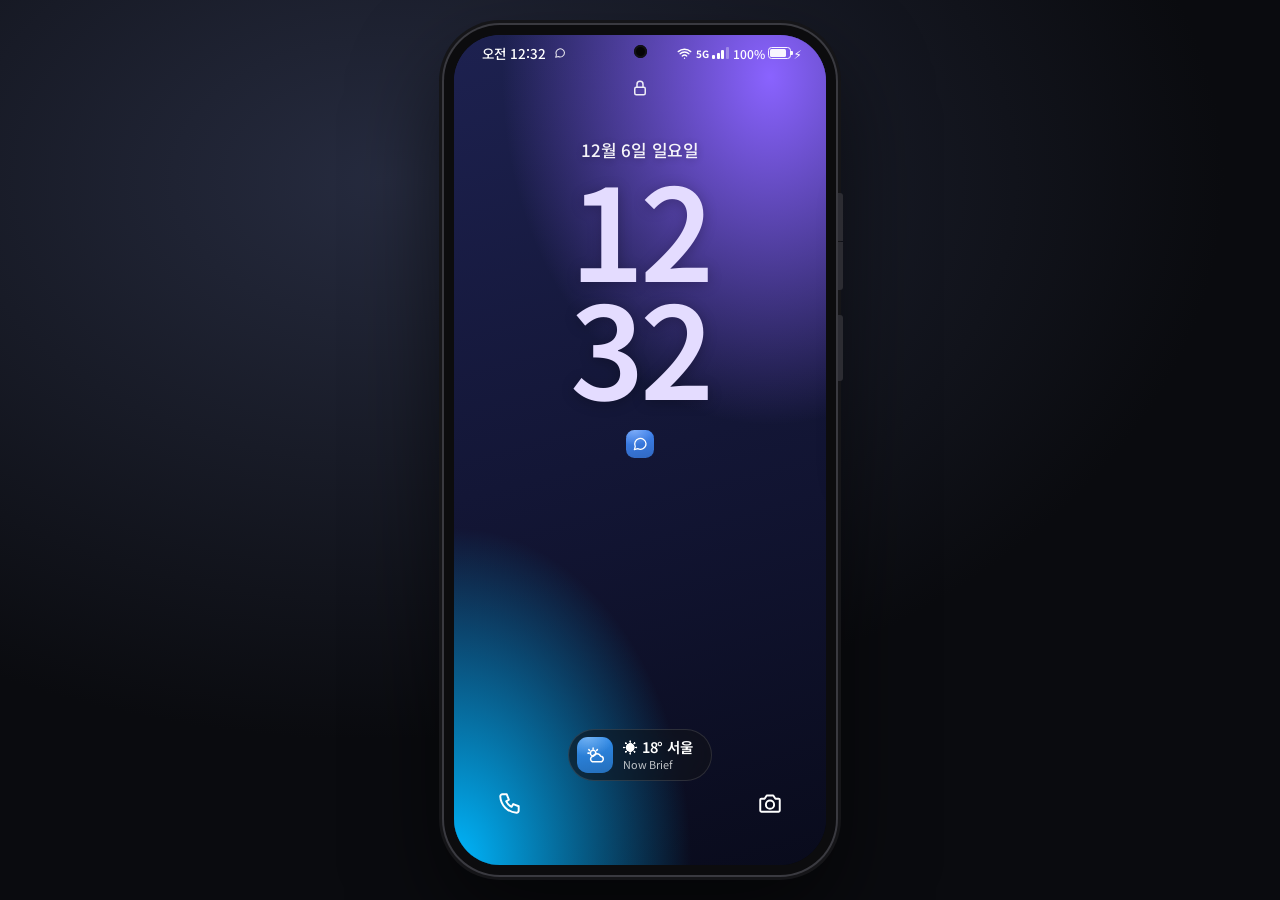
==== commit 2bef4719: "Galaxy OS: add Galaxy AI features backed by Claude Galaxy AI calls Claude through the official Anthr" ====
--- a/galaxy-os/index.html
+++ b/galaxy-os/index.html
@@ -459,6 +459,72 @@
 .pinpad .pad button:active{background:color-mix(in srgb,var(--text) 16%,transparent)}
 .pinpad .pad svg{width:26px;height:26px;stroke:currentColor;fill:none;stroke-width:1.8;margin:auto}
 .pinpad .cancel{margin-top:18px;color:var(--accent);font-weight:600;padding:10px 20px}
+
+/* ---------- Galaxy AI ---------- */
+.phone{--ai:linear-gradient(120deg,#8a6bff,#3c8dff 50%,#ff6ad5)}
+.ai-grad{background:var(--ai)!important;color:#fff!important}
+.ai-badge{width:34px;height:34px;border-radius:50%;display:grid;place-items:center;background:var(--ai);flex:none}
+.ai-badge svg{width:19px;height:19px;stroke:#fff;fill:none;stroke-width:1.9;stroke-linejoin:round}
+.ai-badge.lg{width:56px;height:56px}.ai-badge.lg svg{width:30px;height:30px}
+.ai-ring{position:relative}
+.ai-ring::before{content:"";position:absolute;inset:-1.5px;border-radius:inherit;padding:1.5px;background:var(--ai);-webkit-mask:linear-gradient(#000 0 0) content-box,linear-gradient(#000 0 0);-webkit-mask-composite:xor;mask-composite:exclude;pointer-events:none;opacity:.9}
+.ai-shimmer{height:14px;border-radius:7px;margin:8px 0;background:linear-gradient(90deg,color-mix(in srgb,var(--text) 8%,transparent),color-mix(in srgb,#8a6bff 35%,transparent),color-mix(in srgb,var(--text) 8%,transparent));background-size:200% 100%;animation:shimmer 1.2s linear infinite}
+@keyframes shimmer{to{background-position:-200% 0}}
+.aisheet-wrap{position:absolute;inset:0;z-index:78;background:rgba(0,0,0,.25);display:flex;align-items:flex-end;padding:0 10px 10px;animation:fadeIn .2s}
+.aisheet{width:100%;border-radius:30px;padding:16px 18px 14px;max-height:70%;display:flex;flex-direction:column;color:var(--text);animation:pushUp .3s var(--ease)}
+.ais-head{display:flex;align-items:center;gap:12px;flex:none}
+.ais-head .tx{flex:1;min-width:0}.ais-head b{display:block;font-size:16px;font-weight:700}
+.ais-head small{display:block;font-size:12.5px;color:var(--sub);white-space:nowrap;overflow:hidden;text-overflow:ellipsis}
+.ais-body{overflow-y:auto;padding:12px 2px 4px;min-height:60px;touch-action:pan-y}
+.ais-text{font-size:15.5px;line-height:1.6;white-space:pre-wrap;word-break:break-word;user-select:text;-webkit-user-select:text}
+.ais-foot{display:flex;gap:8px;justify-content:flex-end;flex-wrap:wrap;padding-top:10px;flex:none}
+.ais-foot .pill{padding:10px 18px;font-size:14px}
+.asst{position:absolute;inset:0;z-index:77;background:rgba(0,0,0,.28);display:flex;align-items:flex-end;padding:0 10px 10px;animation:fadeIn .2s}
+.as-panel{width:100%;height:78%;max-height:100%;border-radius:32px;padding:16px 14px 6px;display:flex;flex-direction:column;color:var(--text);animation:pushUp .32s var(--ease)}
+.as-log{flex:1;overflow-y:auto;display:flex;flex-direction:column;gap:8px;padding:14px 4px;touch-action:pan-y}
+.as-b{max-width:86%;padding:11px 15px;border-radius:20px;font-size:15px;line-height:1.5;white-space:pre-wrap;word-break:break-word;align-self:flex-start;background:var(--surface);user-select:text;-webkit-user-select:text}
+.as-b.me{align-self:flex-end;background:var(--ai);color:#fff}
+.as-chips{display:flex;gap:6px;overflow-x:auto;padding:4px 2px 8px;flex:none;scrollbar-width:none;touch-action:pan-x}
+.as-chips::-webkit-scrollbar{display:none}
+.as-chips button{flex:none;padding:9px 14px;border-radius:20px;font-size:13.5px;white-space:nowrap}
+.as-chips button.on{background:var(--accent);color:#fff}
+.as-panel .composer{padding:6px 0 8px}
+.as-panel .composer .field{background:var(--surface)}
+.cts{position:absolute;inset:0 0 46px 0;z-index:79;background:rgba(0,0,0,.18);touch-action:none}
+.cts::after{content:"";position:absolute;inset:0;border-radius:inherit;box-shadow:inset 0 0 0 3px #8a6bff,inset 0 0 40px rgba(110,110,255,.6);pointer-events:none;animation:ctsGlow 1.6s ease-in-out infinite alternate}
+@keyframes ctsGlow{from{opacity:.55}to{opacity:1}}
+.cts.done{z-index:76;pointer-events:none}
+.cts-canvas{position:absolute;inset:0;width:100%;height:100%;cursor:crosshair;transition:opacity .3s}
+.cts-hint{position:absolute;top:52px;left:50%;transform:translateX(-50%);display:flex;align-items:center;gap:8px;padding:10px 16px;border-radius:22px;font-size:13.5px;white-space:nowrap;color:var(--text);pointer-events:none}
+.cts-hint svg{width:18px;height:18px;stroke:#8a6bff;fill:none;stroke-width:2}
+.cts-x{position:absolute;top:48px;right:14px;width:40px;height:40px;border-radius:50%;display:grid;place-items:center;color:var(--text)}
+.cts-x svg{width:18px;height:18px;stroke:currentColor;stroke-width:2.4;fill:none;stroke-linecap:round}
+.cts-sel{position:absolute;border-radius:18px;box-shadow:0 0 0 2px #fff,0 0 0 4px #8a6bff,0 0 30px rgba(120,100,255,.8),0 0 0 2000px rgba(0,0,0,.35);animation:fadeIn .25s}
+.kb-ai{padding:0 2px 6px}
+.kb-ai-chips{display:flex;flex-wrap:wrap;gap:6px;padding:0 4px 8px}
+.kb-ai-chip{padding:8px 13px;border-radius:18px;background:var(--key);font-size:13px;color:var(--key-text);box-shadow:0 1px 0 rgba(0,0,0,.1)}
+.kb-ai-chip:active{background:var(--accent);color:#fff}
+.kb-ai-out{padding:0 4px}
+.kb-ai-card{background:var(--key);border-radius:14px;padding:12px 14px;font-size:14.5px;line-height:1.5;color:var(--key-text);position:relative}
+.kb-ai-card::before{content:"";position:absolute;inset:0;border-radius:inherit;padding:1.5px;background:var(--ai);-webkit-mask:linear-gradient(#000 0 0) content-box,linear-gradient(#000 0 0);-webkit-mask-composite:xor;mask-composite:exclude;pointer-events:none}
+.kb-ai-card small{color:var(--accent);font-weight:600;font-size:12px}
+.kb-ai-card p{white-space:pre-wrap;word-break:break-word;margin:4px 0 6px}
+.pa-prev{height:260px;border-radius:20px;background:center/contain no-repeat;background-color:#000;transition:filter .2s}
+.pa-prev.busy{filter:blur(6px) brightness(.8)}
+.ai-hero{padding:24px 22px;display:flex;flex-direction:column;align-items:center;gap:8px;text-align:center}
+.ai-hero b{font-size:20px;font-weight:700;background:var(--ai);-webkit-background-clip:text;background-clip:text;color:transparent}
+.ai-hero p{font-size:14px;color:var(--sub);line-height:1.5}
+.ip{background:var(--bg)}
+.ip-half{flex:1;display:flex;flex-direction:column;align-items:center;justify-content:center;gap:16px;padding:20px 24px;min-height:0;text-align:center}
+.ip-half.you{transform:rotate(180deg);background:color-mix(in srgb,var(--accent) 8%,var(--bg))}
+.ip-lang{padding:8px 18px;border-radius:20px;font-size:14px;font-weight:600;color:var(--text)}
+.ip-text{font-size:24px;line-height:1.4;max-height:40%;overflow-y:auto;width:100%;word-break:break-word}
+.ip-ph{color:var(--sub);font-size:17px}
+.ip-mic{width:64px;height:64px;border-radius:50%;display:grid;place-items:center;box-shadow:0 6px 18px rgba(90,80,255,.35)}
+.ip-mic svg{width:28px;height:28px;stroke:#fff;fill:none;stroke-width:1.9;stroke-linecap:round}
+.ip-mic.rec{animation:pulse 1s infinite}
+.ip-mid{height:1px;background:var(--line);position:relative;flex:none}
+.ip-mid .ibtn{position:absolute;left:50%;top:50%;transform:translate(-50%,-50%);background:var(--surface);box-shadow:0 2px 8px rgba(0,0,0,.15)}
 
 /* ---------- app specific ---------- */
 .wx-app{color:#fff;transition:background .4s}
@@ -776,6 +842,8 @@
   nfc: '<path d="M6 8v8l6-8v8M14 8h4M14 12h3M14 8v8"/>',
   eye: '<path d="M2 12s3.6-7 10-7 10 7 10 7-3.6 7-10 7S2 12 2 12z"/><circle cx="12" cy="12" r="3"/>',
   data: '<path d="M7 20V9M4 12l3-3 3 3M17 4v11M14 12l3 3 3-3"/>',
+  ai: '<path d="M11 3.5l1.9 4.9 4.9 1.9-4.9 1.9L11 17.1l-1.9-4.9L4.2 10.3l4.9-1.9z"/><path d="M18.5 14.5l.9 2.2 2.1.8-2.1.9-.9 2.1-.8-2.1-2.2-.9 2.2-.8z"/>',
+  translate: '<path d="M4 5h9M8.5 3v2M6.5 5c1 3.3 3.2 5.7 6.5 7M11 5c-1 4-3.6 6.8-7 8"/><path d="M13 21l4-9 4 9M14.4 18h5.2"/>',
   hourglass: '<path d="M6 3h12M6 21h12M7 3c0 5 10 5 10 9s-10 4-10 9M17 3c0 5-10 5-10 9s10 4 10 9"/>',
   stopwatch: '<circle cx="12" cy="13.5" r="7.5"/><path d="M12 9.5v4l2.5 1.5M10 2.5h4M18.5 6.5l1.5-1.5"/>',
   album: '<rect x="3" y="7" width="14" height="14" rx="2.5"/><path d="M7 3h11a3 3 0 0 1 3 3v11"/><path d="M3 17l4-4 4 4 2-2 4 4"/>',
@@ -784,7 +852,7 @@
 const iconBtn = (n, onclick, label) => h('button', { class: 'ibtn', onclick, 'aria-label': label || n, title: label || '', html: svg(n) });
 
 /* ---------- settings ---------- */
-const DEFAULTS = { lockClock: 'stack', appLock: [], pin: '', dark: false, wall: 0, wallCustom: '', bright: 100, numRow: true, kbVib: true, kbSound: false, kbAlt: true, lang: 'ko', wifi: true, bt: false, silent: false, vibOnly: false, air: false, torch: false, rotate: true, kbPreview: true, h24: false, vol: 9, mediaVol: 10, fs: 1, headsup: true, dnd: false, data: true, loc: true, hotspot: false, nfc: false, eyeComfort: false, powerSave: false, lockNoti: 'icons', edge: true, pageDots: true, accent: '', wxLat: 37.5665, wxLon: 126.978, wxCity: '서울' };
+const DEFAULTS = { aiKey: '', aiModel: 'claude-opus-5-5', aiCts: true, aiKb: true, sideKey: 'assistant', lockClock: 'stack', appLock: [], pin: '', dark: false, wall: 0, wallCustom: '', bright: 100, numRow: true, kbVib: true, kbSound: false, kbAlt: true, lang: 'ko', wifi: true, bt: false, silent: false, vibOnly: false, air: false, torch: false, rotate: true, kbPreview: true, h24: false, vol: 9, mediaVol: 10, fs: 1, headsup: true, dnd: false, data: true, loc: true, hotspot: false, nfc: false, eyeComfort: false, powerSave: false, lockNoti: 'icons', edge: true, pageDots: true, accent: '', wxLat: 37.5665, wxLon: 126.978, wxCity: '서울' };
 const S = Object.assign({}, DEFAULTS, store.get('settings', {}));
 function setS(k, v) { S[k] = v; store.set('settings', S); applySettings(); emit('settings', k); }
 const WALLS = [
@@ -1051,13 +1119,15 @@
     root.innerHTML = '';
     const lbl = field && (field.getAttribute('placeholder') || '');
     root.append(h('div', { class: 'kb-tool' },
+      S.aiKb ? tb('ai', 'Galaxy AI 채팅 어시스트', mode === 'ai', () => setMode(mode === 'ai' ? 'keys' : 'ai')) : null,
       tb('smile', '이모티콘', mode === 'emoji', () => setMode(mode === 'emoji' ? 'keys' : 'emoji')),
       tb('clip', '클립보드', mode === 'clip', () => setMode(mode === 'clip' ? 'keys' : 'clip')),
       tb('mic', '음성 입력', !!rec, voice),
       tb('gear', '키보드 설정', false, () => { close(); WM.open('settings', { section: 'kb' }); }),
       h('div', { class: 'lbl' }, mode === 'clip' ? '클립보드' : mode === 'emoji' ? '이모티콘' : (layout === 'ko' ? '한국어' : layout === 'en' ? 'English' : '기호') + (lbl ? ' · ' + lbl : '')),
       tb('chevD', '키보드 숨기기', false, close)));
-    if (mode === 'emoji') root.append(emojiPanel());
+    if (mode === 'ai') root.append(aiPanel());
+    else if (mode === 'emoji') root.append(emojiPanel());
     else if (mode === 'clip') root.append(clipPanel());
     else root.append(keys());
   }
@@ -1118,6 +1188,44 @@
     if (k === '1/2' || k === '2/2') return h('div', { class: 'key fn wide', 'data-k': 'page' }, k);
     const c = label(k);
     return h('div', { class: 'key ch', 'data-k': 'c', 'data-c': S.kbPreview ? c : '', 'data-v': c, 'data-a': alt || '' }, c, alt ? h('span', { class: 'alt' }, alt) : null);
+  }
+  // Chat Assist: rewrite the field's text (or the selection) in another tone, fix spelling, translate
+  let aiResult = null;
+  function aiPanel() {
+    const f = field, a = f.selectionStart, b = f.selectionEnd;
+    const src = (a !== b ? f.value.slice(a, b) : f.value).trim();
+    const out = h('div', { class: 'kb-ai-out' });
+    const STY = [['전문적으로', '전문적이고 공손한 비즈니스 문체'], ['캐주얼하게', '친구에게 말하듯 편안한 문체'], ['정중하게', '아주 정중한 존댓말'], ['소셜 미디어', '소셜 미디어 게시물 문체 (해시태그 포함)'], ['이모티콘 추가', '같은 문체에 어울리는 이모지를 추가']];
+    const run = (label, job) => {
+      if (!src) { out.innerHTML = ''; out.append(h('div', { class: 'empty', style: 'padding:14px' }, '먼저 문장을 입력하세요')); return; }
+      out.innerHTML = ''; out.append(h('div', { class: 'ai-shimmer' }), h('div', { class: 'ai-shimmer', style: 'width:70%' }));
+      job().then(t => {
+        aiResult = t; out.innerHTML = '';
+        out.append(h('div', { class: 'kb-ai-card' }, h('small', null, label), h('p', null, t),
+          h('div', { style: 'display:flex;gap:6px;justify-content:flex-end' },
+            h('button', { class: 'tbtn', onclick: () => Clip.add(t) }, '복사'),
+            h('button', { class: 'pill', style: 'padding:7px 16px;font-size:13px', onclick: () => {
+              comp = null;
+              if (a !== b) f.setRangeText(t, a, b, 'end'); else { f.value = t; f.setSelectionRange(t.length, t.length); }
+              fire(f); mode = 'keys'; render(); toast('적용했습니다');
+            } }, '적용'))));
+      }).catch(e => { out.innerHTML = ''; out.append(h('div', { class: 'kb-ai-card' }, h('p', null, aiErrText(e)))); });
+    };
+    const rewrite = (label, how) => run(label, () => AI.ask('You rewrite a message typed on a phone keyboard. Rewrite it in the requested style, keeping its meaning and its language. Reply with the rewritten message only.', `스타일: ${how}
+
+${src}`, { max: 2000 }));
+    const chip = (l, fn) => h('button', { class: 'kb-ai-chip', onclick: fn }, l);
+    const p = h('div', { class: 'kb-panel kb-ai', style: `height:${panelH + 52}px` },
+      h('div', { class: 'clip-head' }, h('span', null, a !== b ? '선택한 텍스트에 적용' : src ? '입력한 문장에 적용' : '문장을 입력한 뒤 사용하세요'), h('span', { style: 'color:var(--accent);font-weight:600' }, '✦ 채팅 어시스트')),
+      h('div', { class: 'kb-ai-chips' },
+        STY.map(([l, how]) => chip(l, () => rewrite(l, how))),
+        chip('맞춤법 검사', () => run('맞춤법 검사', () => AI.ask('Fix only the spelling, spacing and grammar of the user\'s text, keeping its language and wording. Reply with the corrected text only.', src, { max: 2000 }))),
+        chip('영어로', () => run('영어 번역', () => AI.translate(src, 'en'))),
+        chip('한국어로', () => run('한국어 번역', () => AI.translate(src, 'ko'))),
+        chip('일본어로', () => run('일본어 번역', () => AI.translate(src, 'ja')))),
+      out);
+    if (!AI.ready) out.append(h('div', { class: 'kb-ai-card' }, h('p', null, '문체 변경과 맞춤법 검사는 Claude API 키를 연결해야 쓸 수 있습니다. 번역은 키 없이도 됩니다.'), h('button', { class: 'tbtn', onclick: () => { close(); WM.open('settings', { page: 'ai' }); } }, 'Galaxy AI 설정')));
+    return p;
   }
   function emojiPanel() {
     const p = h('div', { class: 'kb-panel', style: `height:${panelH}px` },
@@ -1399,6 +1507,9 @@
     updateChrome();
   },
   back() {
+    if (AISheet.open) return AISheet.close();
+    if (CircleSearch.active) return CircleSearch.stop();
+    if (Assistant.open_ && !KB.visible) return Assistant.close();
     if (PowerMenu.open) return PowerMenu.close();
     if (Edge.isOpen) return Edge.close();
     if (Ctx.open) return Ctx.hide();
@@ -1736,7 +1847,7 @@
   { id: 'wifi', sz: 'w' }, { id: 'bt', sz: 'w' },
   { id: 'sound', sz: 's' }, { id: 'rotate', sz: 's' }, { id: 'torch', sz: 's' }, { id: 'air', sz: 's' },
   { id: 'bright', sz: 'v' }, { id: 'vol', sz: 'v' },
-  { id: 'dark', sz: 's' }, { id: 'dnd', sz: 's' }, { id: 'data', sz: 's' }, { id: 'loc', sz: 's' }, { id: 'eyeComfort', sz: 's' }, { id: 'rec', sz: 's' },
+  { id: 'dark', sz: 's' }, { id: 'dnd', sz: 's' }, { id: 'data', sz: 's' }, { id: 'loc', sz: 's' }, { id: 'eyeComfort', sz: 's' }, { id: 'rec', sz: 's' }, { id: 'ai', sz: 'w' },
 ];
 const Shade = (() => {
   const el = $('#shade');
@@ -1763,6 +1874,7 @@
     nfc: { label: 'NFC', icon: 'nfc', k: 'nfc' },
     clip: { label: '클립보드', icon: 'clip', on: () => false, act: () => WM.open('clipboard') },
     rec: { label: '화면 캡처', icon: 'img', on: () => false, act: () => capture() },
+    ai: { label: 'Galaxy AI', icon: 'ai', sub: () => 'AI 어시스턴트', on: () => false, act: () => { close(); Assistant.open(); } },
     bright: { label: '밝기', icon: 'sun', slider: 'bright', min: 10, max: 100 },
     vol: { label: '음량', icon: 'speaker', slider: 'vol', min: 0, max: 15 },
   };
@@ -2087,7 +2199,7 @@
 }
 (() => {
   const b = $('#powerBtn'); let t = null, long = false;
-  b.addEventListener('pointerdown', () => { long = false; t = setTimeout(() => { long = true; if (!poweredOff) { $('#off').classList.remove('show'); PowerMenu.show(); vibrate(30); } }, 650); });
+  b.addEventListener('pointerdown', () => { long = false; t = setTimeout(() => { long = true; if (!poweredOff) { $('#off').classList.remove('show'); if (S.sideKey === 'assistant') Assistant.open(); else PowerMenu.show(); vibrate(30); } }, 650); });
   b.addEventListener('pointerup', () => { clearTimeout(t); if (!long) power(); });
   b.addEventListener('pointerleave', () => clearTimeout(t));
 })();
@@ -2119,8 +2231,16 @@
 })();
 
 /* ---------- navigation keys ---------- */
+let homeLong = false;
+(() => {
+  const hb = $('[data-nav=home]'); let t;
+  hb.addEventListener('pointerdown', () => { homeLong = false; clearTimeout(t); t = setTimeout(() => { if (S.aiCts && !Lock.locked) { homeLong = true; CircleSearch.start(); } }, 520); });
+  ['pointerup', 'pointerleave', 'pointercancel'].forEach(ev => hb.addEventListener(ev, () => clearTimeout(t)));
+})();
 $('#navbar').addEventListener('click', e => {
   const b = e.target.closest('[data-nav]'); if (!b) return;
+  if (b.dataset.nav === 'home' && homeLong) { homeLong = false; return; }
+  if (CircleSearch.active) { CircleSearch.stop(); AISheet.close(); if (b.dataset.nav !== 'home') return; }
   vibrate(8);
   if (Lock.locked) return;
   const n = b.dataset.nav;
@@ -2307,8 +2427,17 @@
     };
     input.addEventListener('input', () => { input.style.height = 'auto'; input.style.height = Math.min(110, input.scrollHeight) + 'px'; });
     const call = Contacts.list.find(c => c.name === t.name);
+    // Galaxy AI in Messages: suggested replies and a conversation summary
+    const convo = () => (Threads.list.find(x => x.id === id) || { msgs: [] }).msgs.slice(-20).map(m => `${m.me ? '나' : t.name}: ${m.text}`).join('\n');
+    function chatAssist() {
+      AISheet.show({
+        title: '답장 제안', run: () => AI.ask('You suggest replies in a phone messaging app. Given the conversation, write 3 short, natural replies the user ("나") could send next, in the conversation\'s language. One reply per line, no numbering or quotes.', convo(), { max: 1000 }),
+        render: (text, box) => box.append(h('div', { class: 'as-chips', style: 'flex-direction:column;align-items:stretch' }, text.split('\n').map(x => x.replace(/^[\d.\-•)\s"]+|"$/g, '').trim()).filter(Boolean).slice(0, 3).map(r => h('button', { class: 'glass', style: 'text-align:left;padding:12px 16px', onclick: () => { AISheet.close(); input.value = r; input.focus(); } }, r)))),
+        actions: [{ label: '대화 요약', fn: () => setTimeout(() => AISheet.show({ title: '대화 요약', run: () => AI.ask('Summarise this phone conversation in 2-4 short bullet points ("• ") in its language. Plain text.', convo(), { max: 1000 }), actions: [{ label: '복사', fn: x => Clip.add(x) }] }), 0) }],
+      });
+    }
     const v = h('div', { class: 'view' },
-      Bar(t.name, { back: () => stack.pop(), actions: [call ? iconBtn('phone', () => WM.open('phone', { call: call.phone }), '전화') : null] }),
+      Bar(t.name, { back: () => stack.pop(), actions: [iconBtn('ai', () => chatAssist(), '답장 제안'), call ? iconBtn('phone', () => WM.open('phone', { call: call.phone }), '전화') : null] }),
       chat, h('div', { class: 'composer' }, input, h('button', { class: 'send', 'aria-label': '보내기', html: svg('send'), onpointerdown: e => e.preventDefault(), onclick: send })));
     chatRender = () => {
       const th = Threads.list.find(x => x.id === id); if (!th) return;
@@ -2444,8 +2573,30 @@
     };
     title.addEventListener('input', persist); body.addEventListener('input', persist);
     title.addEventListener('osenter', () => body.focus());
+    // Note Assist: summarise, auto-format, correct, translate — result can replace or follow the note
+    function noteAssist() {
+      const text = body.value.trim();
+      if (!text) return toast('먼저 노트 내용을 입력하세요');
+      const JOBS = [
+        ['요약', () => AI.ready ? AI.ask('Summarise the user\'s note as 3-5 short bullet points ("• ") in the note\'s language. Plain text, no Markdown headings.', text, { max: 2000 }) : LocalAI.summarize(text)],
+        ['자동 서식', () => AI.ready ? AI.ask('Reformat the user\'s note into a clean structure: a title line, short headings where useful, and "• " bullet points. Keep all information and the original language. Plain text, no Markdown symbols other than "•".', text, { max: 4000 }) : LocalAI.format(text)],
+        ['맞춤법 교정', () => AI.ask('Correct spelling, spacing and grammar in the user\'s note without changing its meaning or language. Reply with the corrected note only.', text, { max: 4000 })],
+        ['영어로 번역', () => AI.translate(text, 'en')],
+        ['핵심 정리 표', () => AI.ask('Turn the user\'s note into a compact plain-text table with aligned columns (use " | " between cells) capturing its key facts. Same language as the note. Reply with the table only.', text, { max: 3000 })],
+      ];
+      Ctx.vertical = true;
+      const r = v.querySelector('.bar').getBoundingClientRect();
+      Ctx.show(localPt({ clientX: r.right - 120, clientY: r.bottom + 150 }), JOBS.map(([label, job]) => ({ label: '✦ ' + label, fn: () => AISheet.show({
+        title: '노트 어시스트 · ' + label, local: !AI.ready && (label === '요약' || label === '자동 서식'), run: job,
+        actions: [
+          { label: '노트에 적용', primary: true, fn: t => { body.value = t; persist(); toast('노트를 바꿨습니다'); } },
+          { label: '아래에 추가', fn: t => { body.value += '\n\n' + t; persist(); } },
+          { label: '복사', fn: t => Clip.add(t) }],
+      }) })));
+    }
     const v = h('div', { class: 'view' },
       Bar('', { back: () => stack.pop(), actions: [
+        iconBtn('ai', () => noteAssist(), '노트 어시스트'),
         iconBtn('copy', () => Clip.add((title.value ? title.value + '\n' : '') + body.value), '전체 복사'),
         iconBtn('trash', async () => { if (await Dialog.confirm('노트 삭제', '이 노트를 삭제할까요?', '삭제', true)) { save(load().filter(x => x.id !== n.id)); title.value = body.value = ''; stack.pop(); } }, '삭제')] }),
       h('div', { class: 'note-ed' }, title, body));
@@ -2658,9 +2809,15 @@
     [['alarm', '알람', 'bell'], ['world', '세계 시각', 'globe'], ['sw', '스톱워치', 'stopwatch'], ['timer', '타이머', 'hourglass']].forEach(([k, l, ic]) => tabs.append(h('button', { class: tab === k ? 'on' : '', 'aria-label': l, title: l, html: svg(ic), onclick: () => { tab = k; render(); } })));
   }
   on('tick', () => { if (WM.cur === 'clock' && view && view._tick) view._tick(); });
+  function handleIntent(i) {
+    if (!i) return;
+    if (i.startTimer) { const sct = i.startTimer; tm.set = { h: Math.floor(sct / 3600), m: Math.floor(sct / 60) % 60, s: sct % 60 }; tm.total = tm.left = sct; startTimer(sct); tab = 'timer'; render(); return; }
+    if (i.tab) { tab = i.tab; render(); }
+  }
   render();
+  if (intent && intent.startTimer) handleIntent(intent);
   return {
-    intent: i => { if (i && i.tab) { tab = i.tab; render(); } },
+    intent: handleIntent,
     show() { cancelAnimationFrame(raf); loop(); }, hide() { cancelAnimationFrame(raf); },
     back() { if (view && view.back) return view.back(); if (body.querySelector('.view.pushin, .view + .view')) { body.lastChild.remove(); return true; } return false; },
     destroy() { stopTimer(); NowBar.clear('sw'); cancelAnimationFrame(raf); },
@@ -2749,6 +2906,7 @@
       img,
       h('div', { class: 'acts' },
         h('button', { onclick: () => { setS('wallCustom', p.src); toast('배경화면으로 설정했습니다'); } }, h('span', { html: svg('wall') }), '배경화면'),
+        h('button', { onclick: () => PhotoAssist.open(p, () => { close(); render(); }) }, h('span', { html: svg('ai') }), 'AI 편집'),
         h('button', { onclick: () => view((i + 1) % l.length) }, h('span', { html: svg('chevR') }), '다음'),
         !p.art ? h('button', { onclick: async () => { if (await Dialog.confirm('사진 삭제', '이 사진을 삭제할까요?', '삭제', true)) { store.set('photos', store.get('photos', []).filter(x => x.id !== p.id)); close(); render(); } } }, h('span', { html: svg('trash') }), '삭제') : null));
     drag(img, { end: (dx, dy, moved) => { if (!moved) return; if (dx < -50) view((i + 1) % l.length); else if (dx > 50) view((i - 1 + l.length) % l.length); else if (dy > 80) close(); } });
@@ -2816,6 +2974,7 @@
 /* ---------------- 설정 (One UI menu tree) ---------------- */
 const ACCENTS = [['', '기본'], ['#387cff', '블루'], ['#7b5cff', '퍼플'], ['#e5487c', '핑크'], ['#1fa37a', '그린'], ['#f08c1a', '오렌지'], ['#5c6b80', '그레이']];
 const SETTINGS_MENU = [
+  [['ai', 'Galaxy AI', '어시스턴트 • 서클 투 서치 • 통역 • 채팅 어시스트', 'ai', '#7b5cff']],
   [['conn', '연결', 'Wi-Fi • 블루투스 • SIM 관리', 'wifi', '#3b82f6'], ['devices', '연결된 기기', 'Quick Share • 자동 전환', 'link', '#0ea5c6']],
   [['modes', '모드 및 루틴', '모드 • 루틴', 'routine', '#22b07d'], ['sound', '소리 및 진동', '소리 모드 • 벨소리', 'speaker', '#8b5cf6'], ['noti', '알림', '상태 표시줄 • 방해 금지', 'bell', '#f97316'], ['display', '디스플레이', '밝기 • 편안하게 보기 • 내비게이션 바', 'display', '#16a34a'], ['battery', '배터리', '절전 모드 • 충전', 'battery', '#22c55e']],
   [['wall', '배경화면 및 스타일', '배경화면 • 색상 팔레트', 'palette', '#ec4899'], ['home', '홈 화면', '레이아웃 • 앱 아이콘 배지', 'apps', '#3b82f6'], ['lock', '잠금화면 및 AOD', '화면 잠금 방식 • 시계 스타일', 'lock', '#2563eb']],
@@ -2829,9 +2988,9 @@
   ['다크 모드', 'display'], ['라이트 모드', 'display'], ['밝기', 'display'], ['편안하게 보기', 'display'], ['글자 크기', 'display'], ['엣지 패널', 'useful'],
   ['절전 모드', 'battery'], ['배경화면', 'wall'], ['색상 팔레트', 'wall'], ['홈 화면 초기화', 'home'], ['잠금화면 알림', 'lock'], ['24시간 형식', 'general'],
   ['Galaxy 키보드', 'kb'], ['숫자 키', 'kb'], ['키보드 진동', 'kb'], ['클립보드', 'general'], ['언어', 'general'], ['위치', 'location'],
-  ['소프트웨어 업데이트', 'update'], ['앱 잠금', 'applock'], ['잠금화면 시계', 'lock'], ['휴대전화 정보', 'about'], ['빌드 번호', 'about'], ['저장공간', 'care'], ['메모리', 'care'], ['애플리케이션', 'apps'], ['초기화', 'general'],
+  ['소프트웨어 업데이트', 'update'], ['앱 잠금', 'applock'], ['Galaxy AI', 'ai'], ['서클 투 서치', 'ai'], ['채팅 어시스트', 'ai'], ['통역', 'ai'], ['API 키', 'ai'], ['잠금화면 시계', 'lock'], ['휴대전화 정보', 'about'], ['빌드 번호', 'about'], ['저장공간', 'care'], ['메모리', 'care'], ['애플리케이션', 'apps'], ['초기화', 'general'],
 ];
-const settingsTitle = id => { for (const g of SETTINGS_MENU) for (const m of g) if (m[0] === id) return m[1]; return { applock: '앱 잠금', kb: 'Galaxy 키보드 설정', wifi: 'Wi-Fi', datetime: '날짜 및 시간', reset: '초기화' }[id] || id; };
+const settingsTitle = id => { for (const g of SETTINGS_MENU) for (const m of g) if (m[0] === id) return m[1]; return { ai: 'Galaxy AI', applock: '앱 잠금', kb: 'Galaxy 키보드 설정', wifi: 'Wi-Fi', datetime: '날짜 및 시간', reset: '초기화' }[id] || id; };
 FINDER.push(q => ({ title: '설정', items: SETTINGS_INDEX.filter(([l]) => l.toLowerCase().includes(q) || Hangul.chosung(l).includes(q)).slice(0, 4).map(([l, pg]) => ({ icon: appIcon('settings', 'sm'), label: l, sub: '설정 › ' + settingsTitle(pg), fn: () => WM.open('settings', { page: pg }) })) }));
 const BOOT_AT = Date.now();
 defineApp('settings', '설정', '#68717d', 'gear', (el, intent) => {
@@ -2869,6 +3028,42 @@
 
   /* ---- sub pages ---- */
   const PAGES = {
+    ai() {
+      const key = h('input', { type: 'password', class: 'field', placeholder: 'sk-ant-…', value: S.aiKey ? '••••••••' + S.aiKey.slice(-4) : '', inputmode: 'none', 'data-kb': 'en', 'data-enter': '저장', autocomplete: 'off', style: 'background:var(--surface2)' });
+      const status = h('small');
+      const paint = () => { status.textContent = S.aiKey ? `연결됨 · …${S.aiKey.slice(-4)}` : '연결 안 됨'; status.className = S.aiKey ? 'on' : ''; };
+      const save = () => { const v = key.value.trim(); if (!v || v.startsWith('••')) return; setS('aiKey', v); key.value = '••••••••' + v.slice(-4); KB.close(); paint(); toast('API 키를 저장했습니다'); };
+      key.addEventListener('osenter', save);
+      key.addEventListener('focus', () => { if (key.value.startsWith('••')) key.value = ''; });
+      const test = h('button', { class: 'pill ghost', style: 'padding:9px 16px;font-size:14px', onclick: async () => {
+        save(); if (!S.aiKey) return toast('먼저 API 키를 입력하세요');
+        test.disabled = true; test.textContent = '확인 중…';
+        try { const r = await AI.ask('Reply with exactly: 연결 성공', 'ping', { max: 200 }); toast('✓ ' + (r || '연결 성공').slice(0, 30)); } catch (e) { toast(aiErrText(e)); }
+        test.disabled = false; test.textContent = '연결 테스트';
+      } }, '연결 테스트');
+      paint();
+      const models = h('div');
+      const drawModels = () => { models.innerHTML = ''; models.append(card(AI_MODELS.map(([id, name, sub]) => h('div', { class: 'row', onclick: () => { setS('aiModel', id); drawModels(); } }, h('div', { class: 'tx' }, h('b', null, name), h('small', null, sub)), h('span', { class: 'radio' + ((S.aiModel || 'claude-opus-5-5') === id ? ' on' : '') }))))); };
+      drawModels();
+      const sideSeg = h('div', { class: 'seg', style: 'width:170px' }, [['assistant', 'AI 어시스턴트'], ['power', '전원 메뉴']].map(([k, l]) => h('button', { class: S.sideKey === k ? 'on' : '', onclick: e => { setS('sideKey', k); e.target.parentNode.querySelectorAll('button').forEach(b => b.classList.toggle('on', b === e.target)); } }, l)));
+      return [
+        h('div', { class: 'card ai-hero' }, h('span', { class: 'ai-badge lg', html: svg('ai') }), h('b', null, 'Galaxy AI'), h('p', null, '어시스턴트, 서클 투 서치, 통역, 채팅·노트·포토 어시스트를 사용할 수 있습니다.')),
+        h('div', { class: 'grp-t' }, 'Claude 연결'),
+        h('div', { class: 'card', style: 'padding:6px 0 16px' }, h('div', { class: 'row', style: 'cursor:default' }, h('div', { class: 'tx' }, h('b', null, 'Anthropic API 키'), status)),
+          h('div', { style: 'padding:0 18px' }, key, h('div', { style: 'display:flex;gap:8px;justify-content:flex-end;margin-top:10px' },
+            S.aiKey ? h('button', { class: 'tbtn', style: 'color:var(--danger)', onclick: () => { setS('aiKey', ''); key.value = ''; paint(); toast('API 키를 삭제했습니다'); } }, '삭제') : null, test,
+            h('button', { class: 'pill', style: 'padding:9px 18px;font-size:14px', onpointerdown: e => e.preventDefault(), onclick: save }, '저장')))),
+        note('키는 console.anthropic.com에서 만들 수 있습니다. 키는 이 브라우저에만 저장되며, AI 요청은 이 브라우저에서 Anthropic API로 바로 전송됩니다. 다른 사람과 같이 쓰는 기기에서는 키를 저장하지 마세요.'),
+        h('div', { class: 'grp-t' }, 'AI 모델'), models,
+        h('div', { class: 'grp-t' }, '기능'),
+        card(
+          tRow('서클 투 서치', '홈 버튼을 길게 눌러 화면의 무엇이든 동그라미로 검색', 'aiCts'),
+          tRow('채팅 어시스트', '키보드의 ✦ 버튼으로 문체 변경·맞춤법·번역', 'aiKb'),
+          h('div', { class: 'row', style: 'cursor:default' }, h('div', { class: 'tx' }, h('b', null, '측면 버튼 길게 누르기'), h('small', null, '')), sideSeg),
+          linkRow('통역', '마주 보고 대화를 실시간 통역', () => WM.open('interpreter')),
+          linkRow('AI 어시스턴트 열기', '"7시 알람 맞춰줘", "오늘 브리핑"', () => Assistant.open())),
+        note('API 키 없이도 기기 명령(알람·타이머·설정), 노트 요약/서식(기기 내 처리), 포토 어시스트, 번역(MyMemory 무료 번역)은 사용할 수 있습니다.')];
+    },
     search() {
       const q = h('input', { type: 'text', placeholder: '설정 검색', inputmode: 'none', 'data-enter': '검색' });
       const list = h('div', { class: 'card' });
@@ -3102,7 +3297,7 @@
 });
 
 /* ---------------- 인터넷 ---------------- */
-defineApp('internet', '인터넷', '#6b4ff0', 'globe', el => {
+defineApp('internet', '인터넷', '#6b4ff0', 'globe', (el, intent) => {
   const START = `<!doctype html><meta charset="utf-8"><meta name="viewport" content="width=device-width"><style>body{font-family:system-ui,sans-serif;margin:0;padding:40px 20px;background:linear-gradient(180deg,#eef2ff,#fff);color:#222}h1{font-weight:300;letter-spacing:6px;text-align:center;font-size:26px}p{text-align:center;color:#666;font-size:14px}.g{display:grid;grid-template-columns:repeat(3,1fr);gap:14px;margin-top:30px}a{display:flex;flex-direction:column;align-items:center;gap:8px;text-decoration:none;color:#333;font-size:12px}a span{width:54px;height:54px;border-radius:16px;display:grid;place-items:center;color:#fff;font-size:22px;font-weight:700}</style><h1>GALAXY</h1><p>주소창을 눌러 웹 주소나 검색어를 입력하세요</p><div class="g"><a href="https://ko.m.wikipedia.org/"><span style="background:#555">W</span>위키백과</a><a href="https://en.m.wikipedia.org/wiki/Main_Page"><span style="background:#3366cc">W</span>Wikipedia</a><a href="https://www.openstreetmap.org/export/embed.html?bbox=126.9,37.5,127.1,37.6"><span style="background:#7ebc6f">M</span>지도</a><a href="https://example.com"><span style="background:#e96443">E</span>Example</a><a href="https://developer.mozilla.org/ko/"><span style="background:#111">M</span>MDN</a><a href="https://www.youtube.com/embed/jNQXAC9IVRw"><span style="background:#ff0000">▶</span>동영상</a></div>`;
   const url = h('input', { type: 'url', class: 'field', placeholder: '검색 또는 URL 입력', inputmode: 'none', 'data-kb': 'en', 'data-enter': '이동' });
   const frame = h('iframe', { class: 'web', title: '웹 페이지', sandbox: 'allow-scripts allow-same-origin allow-forms allow-popups' });
@@ -3117,7 +3312,381 @@
   url.addEventListener('osenter', () => go(url.value));
   el.append(h('div', { class: 'view' }, h('div', { class: 'urlbar' }, iconBtn('home', () => go(''), '시작 페이지'), url, iconBtn('refresh', () => { if (frame.src) frame.src = frame.src; }, '새로고침')), frame, note));
   url.addEventListener('focus', () => setTimeout(() => url.select(), 0));
-  go('');
+  go(intent && intent.q ? intent.q : '');
+  return { intent: i => { if (i && i.q) go(i.q); } };
+});
+
+/* ==========================================================================
+   Galaxy AI — Claude via the official Anthropic SDK, called from the browser
+   with the user's own API key (Settings › Galaxy AI).
+   ========================================================================== */
+const AI_MODELS = [['claude-opus-5-5', 'Claude Opus 5.5', '가장 정확함 (기본값)'], ['claude-sonnet-5-5', 'Claude Sonnet 5.5', '빠르고 균형 잡힘'], ['claude-haiku-5-5', 'Claude Haiku 5.5', '가장 빠르고 저렴함']];
+const LANGS = { ko: ['한국어', 'ko-KR'], en: ['English', 'en-US'], ja: ['日本語', 'ja-JP'], zh: ['中文', 'zh-CN'], es: ['Español', 'es-ES'], fr: ['Français', 'fr-FR'], vi: ['Tiếng Việt', 'vi-VN'] };
+class AIError extends Error { constructor(code, msg) { super(msg || code); this.code = code; } }
+const AI = {
+  get ready() { return !!S.aiKey; },
+  _sdk: null, _client: null, _key: '',
+  async client() {
+    if (!S.aiKey) throw new AIError('nokey');
+    if (!this._sdk) {
+      try { this._sdk = (await import('https://cdn.jsdelivr.net/npm/@anthropic-ai/sdk@0.135.0/+esm')).default; }
+      catch { throw new AIError('net'); }
+    }
+    if (!this._client || this._key !== S.aiKey) {
+      // the key belongs to the person using this page and never leaves their browser except to Anthropic
+      this._client = new this._sdk({ apiKey: S.aiKey, dangerouslyAllowBrowser: true });
+      this._key = S.aiKey;
+    }
+    return this._client;
+  },
+  // One Claude call. `messages` is a prompt string or a full history array.
+  async ask(system, messages, { max = 4000 } = {}) {
+    const c = await this.client();
+    const model = S.aiModel || 'claude-opus-5-5';
+    const req = { model, max_tokens: max, system, messages: typeof messages === 'string' ? [{ role: 'user', content: messages }] : messages, output_config: { effort: 'low' } };
+    // Haiku has no server-side fallback; the others re-run a declined request on Anthropic's recommended model
+    if (model !== 'claude-haiku-5-5') { req.betas = ['server-side-fallback-2026-07-01']; req.fallbacks = 'default'; }
+    let r;
+    try { r = await c.beta.messages.create(req); }
+    catch (e) {
+      const st = e && e.status;
+      throw new AIError(st === 401 || st === 403 ? 'auth' : st === 429 ? 'rate' : st >= 500 ? 'busy' : st ? 'api' : 'net', e && e.message);
+    }
+    if (r.stop_reason === 'refusal') throw new AIError('refusal');
+    return r.content.filter(b => b.type === 'text').map(b => b.text).join('').trim();
+  },
+  async translate(text, to, from) {
+    if (this.ready) return this.ask(`You translate text for a phone interpreter app. Translate the user's message into ${LANGS[to][0]}. Reply with the translation only.`, text, { max: 2000 });
+    // without a key: MyMemory's free translation service
+    const src = from || (/[가-힣]/.test(text) ? 'ko' : /[ぁ-ゟ゠-ヿ]/.test(text) ? 'ja' : 'en');
+    if (src === to) return text;
+    let r = null;
+    try { r = await fetch(`https://api.mymemory.translated.net/get?q=${encodeURIComponent(text.slice(0, 480))}&langpair=${src}|${to}`).then(x => x.json()); } catch {}
+    if (!r || !r.responseData || !r.responseData.translatedText) throw new AIError('net');
+    return r.responseData.translatedText;
+  },
+};
+function aiErrText(e) {
+  const m = { nokey: 'Galaxy AI를 사용하려면 설정 › Galaxy AI에서 Claude API 키를 연결하세요.', auth: 'API 키가 올바르지 않습니다. 설정 › Galaxy AI에서 다시 확인하세요.', rate: '요청이 너무 많습니다. 잠시 후 다시 시도하세요.', busy: 'AI 서비스가 혼잡합니다. 잠시 후 다시 시도하세요.', refusal: '이 요청은 처리할 수 없습니다.', net: '네트워크에 연결할 수 없습니다.' };
+  return e instanceof AIError ? (m[e.code] || 'AI 오류: ' + e.message) : '오류: ' + (e && e.message);
+}
+// on-device fallbacks used when no key is connected
+const LocalAI = {
+  sentences: t => t.split(/\n+|(?<=[.!?。])\s+/).map(x => x.trim()).filter(x => x.length > 1),
+  summarize(t) {
+    const ss = this.sentences(t); if (ss.length <= 3) return ss.map(x => '• ' + x).join('\n');
+    const freq = {}; t.toLowerCase().split(/[^0-9a-z가-힣]+/).filter(w => w.length > 1).forEach(w => freq[w] = (freq[w] || 0) + 1);
+    const score = s => s.toLowerCase().split(/[^0-9a-z가-힣]+/).reduce((a, w) => a + (freq[w] || 0), 0) / Math.sqrt(s.length + 5);
+    const top = ss.map((s, i) => ({ s, i, v: score(s) + (i === 0 ? 2 : 0) })).sort((a, b) => b.v - a.v).slice(0, 3).sort((a, b) => a.i - b.i);
+    return top.map(x => '• ' + x.s).join('\n');
+  },
+  format(t) {
+    const ls = t.split('\n').map(x => x.trim()).filter(Boolean); if (!ls.length) return t;
+    return '■ ' + ls[0].replace(/^[•\-*■]\s*/, '') + '\n' + ls.slice(1).map(x => '  • ' + x.replace(/^[•\-*]\s*/, '')).join('\n');
+  },
+};
+
+/* ---------- result sheet shared by AI features ---------- */
+const AISheet = (() => {
+  let cur = null;
+  function close() { if (cur) { cur.remove(); cur = null; } }
+  // run(): Promise<string>; render(text, box) optional custom view; actions: [{ label, fn(text) }]
+  function show({ title, sub, run, render, actions = [], local }) {
+    close(); KB.close();
+    const body = h('div', { class: 'ais-body' }, h('div', { class: 'ai-shimmer' }), h('div', { class: 'ai-shimmer', style: 'width:70%' }), h('div', { class: 'ai-shimmer', style: 'width:85%' }));
+    const foot = h('div', { class: 'ais-foot' });
+    const sheet = h('div', { class: 'aisheet glass ai-ring', onclick: e => e.stopPropagation() },
+      h('div', { class: 'ais-head' }, h('span', { class: 'ai-badge', html: svg('ai') }), h('div', { class: 'tx' }, h('b', null, title), h('small', null, sub || (AI.ready && !local ? 'Galaxy AI · ' + AI_MODELS.find(m => m[0] === (S.aiModel || 'claude-opus-5-5'))[1] : '기기 내 처리'))), iconBtn('x', close, '닫기')),
+      body, foot);
+    cur = h('div', { class: 'aisheet-wrap', onclick: close }, sheet);
+    $('#content').append(cur); // above the keyboard, below the status bar
+    const mine = cur;
+    Promise.resolve().then(run).then(text => {
+      if (cur !== mine) return;
+      body.innerHTML = '';
+      if (render) render(text, body); else body.append(h('div', { class: 'ais-text' }, text));
+      actions.forEach(a => foot.append(h('button', { class: a.primary ? 'pill' : 'pill ghost', onclick: () => { a.fn(text); if (!a.keep) close(); } }, a.label)));
+    }).catch(e => {
+      if (cur !== mine) return;
+      body.innerHTML = ''; body.append(h('div', { class: 'ais-text', style: 'color:var(--sub)' }, aiErrText(e)));
+      if (e.code === 'nokey' || e.code === 'auth') foot.append(h('button', { class: 'pill', onclick: () => { close(); WM.open('settings', { page: 'ai' }); } }, 'Galaxy AI 설정'));
+    });
+  }
+  return { show, close, get open() { return !!cur; } };
+})();
+
+/* ---------- AI assistant (side key long-press) ---------- */
+const Assistant = (() => {
+  let el = null, history = [];
+  const log = h('div', { class: 'as-log' });
+  const input = h('input', { type: 'text', class: 'field', placeholder: '무엇이든 물어보세요', inputmode: 'none', 'data-enter': '보내기' });
+  const bubble = (who, text) => { const b = h('div', { class: 'as-b ' + who, ctx: () => [{ label: '복사', fn: () => Clip.add(text) }] }, text); log.append(b); log.scrollTop = log.scrollHeight; return b; };
+  function brief() {
+    const d = new Date(), w = Weather.now, k = `${d.getFullYear()}-${pad2(d.getMonth() + 1)}-${pad2(d.getDate())}`;
+    const ev = store.get('events', {})[k] || [], unread = Threads.list.reduce((a, t) => a + (t.unread || 0), 0);
+    const al = store.get('alarms', []).filter(a => a.on).map(a => `${pad2(a.h)}:${pad2(a.m)}`);
+    return `${d.getHours() < 12 ? '좋은 아침이에요' : d.getHours() < 18 ? '좋은 오후예요' : '좋은 저녁이에요'} ☀️\n` +
+      `• 날씨: ${S.wxCity} ${w.t}°, ${wxInfo(w.code)[1]} (최고 ${w.hi}° / 최저 ${w.lo}°)\n` +
+      `• 오늘 일정: ${ev.length ? ev.join(', ') : '없음'}\n• 읽지 않은 메시지: ${unread}개\n• 켜진 알람: ${al.length ? al.join(', ') : '없음'}`;
+  }
+  // phone actions handled on the device, before asking Claude
+  function local(t) {
+    const s = t.replace(/\s+/g, ' ').trim();
+    const onoff = /(꺼|끄|off)/i.test(s) ? false : /(켜|on)/i.test(s) ? true : null;
+    const toggles = [[/다크\s?모드/, 'dark', '다크 모드'], [/(와이파이|wi-?fi)/i, 'wifi', 'Wi-Fi'], [/블루투스/, 'bt', '블루투스'], [/손전등|플래시/, 'torch', '손전등'], [/방해\s?금지/, 'dnd', '방해 금지'], [/비행기/, 'air', '비행기 탑재 모드'], [/절전/, 'powerSave', '절전 모드']];
+    for (const [re, k, name] of toggles) if (re.test(s) && onoff !== null) { setS(k, onoff); return `${name}을(를) ${onoff ? '켰어요' : '껐어요'}.`; }
+    let m = s.match(/(오전|오후|아침|저녁|밤)?\s*(\d{1,2})\s*시\s*(?:(\d{1,2})\s*분|(반))?.*알람/);
+    if (m) {
+      let hh = +m[2]; const mm = m[4] ? 30 : +(m[3] || 0);
+      if (/(오후|저녁|밤)/.test(m[1] || '') && hh < 12) hh += 12; if (m[1] === '오전' && hh === 12) hh = 0;
+      const al = store.get('alarms', []); al.push({ id: uid(), h: hh % 24, m: mm % 60, on: true, label: 'AI 어시스턴트' }); store.set('alarms', al); emit('alarms');
+      return `${fmtST(new Date(2000, 0, 1, hh % 24, mm % 60))}에 알람을 맞췄어요.`;
+    }
+    m = s.match(/(\d+)\s*(시간|분|초)\s*(?:짜리\s*)?타이머|타이머\s*(\d+)\s*(시간|분|초)/);
+    if (m) { const n = +(m[1] || m[3]), u = m[2] || m[4]; const secs = n * (u === '시간' ? 3600 : u === '분' ? 60 : 1); WM.open('clock', { startTimer: secs }); return `${n}${u} 타이머를 시작했어요.`; }
+    if (/(브리핑|나우 브리프|now brief|오늘 일정|오늘 어때)/i.test(s)) return brief();
+    if (/날씨/.test(s) && s.length < 20) { const w = Weather.now; return `${S.wxCity}은(는) 지금 ${w.t}°, ${wxInfo(w.code)[1]}이에요. 최고 ${w.hi}°, 최저 ${w.lo}°예요.`; }
+    if (/(몇\s?시|시간\s?알려)/.test(s)) return `지금은 ${fmtST(new Date())}이에요.`;
+    m = s.match(/^(.+?)\s*(메모|노트)(?:해줘|해|로 저장)/) || s.match(/(?:메모|노트)(?:에|로)?\s*(.+?)\s*(?:저장|적어)/);
+    if (m && m[1]) { const notes = store.get('notes', []); notes.push({ id: uid(), title: 'AI 메모', body: m[1], t: Date.now() }); store.set('notes', notes); return `노트에 저장했어요: "${m[1]}"`; }
+    for (const id of APP_ORDER) { const n = APPS[id].name; if (s.includes(n) && /(열어|실행|켜줘|보여줘|가줘)/.test(s)) { setTimeout(() => { close(); WM.open(id); }, 500); return `${n}을(를) 열게요.`; } }
+    return null;
+  }
+  async function send(text) {
+    text = (text || input.value).trim(); if (!text) return;
+    input.value = '';
+    bubble('me', text);
+    const l = local(text);
+    if (l) { bubble('ai', l); history.push({ role: 'user', content: text }, { role: 'assistant', content: l }); return; }
+    const b = bubble('ai', ''); b.append(h('div', { class: 'ai-shimmer' }));
+    try {
+      if (!AI.ready) throw new AIError('nokey');
+      history.push({ role: 'user', content: text });
+      const ctx = `[휴대전화 정보: ${fmtDate(new Date())} ${fmtST(new Date())}, ${S.wxCity} ${Weather.now.t}° ${wxInfo(Weather.now.code)[1]}]`;
+      const msgs = history.slice(-12).map((m, i, a) => i === a.length - 1 ? { role: 'user', content: `${ctx}\n${m.content}` } : m);
+      const ans = await AI.ask('You are Galaxy AI, the built-in assistant of a Galaxy phone running Galaxy OS. Reply in the user\'s language (Korean by default), short and friendly, plain text without Markdown. The phone itself already handles alarms, timers, opening apps and toggling settings, so for those just tell the user how to phrase the command (e.g. "7시 알람 맞춰줘").', msgs, { max: 2000 });
+      history.push({ role: 'assistant', content: ans });
+      b.textContent = ans;
+    } catch (e) { history.pop(); b.textContent = aiErrText(e); if (e.code === 'nokey') b.append(h('button', { class: 'tbtn', style: 'display:block;margin-top:6px;padding:4px 0', onclick: () => { close(); WM.open('settings', { page: 'ai' }); } }, 'Galaxy AI 설정 열기')); }
+    log.scrollTop = log.scrollHeight;
+  }
+  input.addEventListener('osenter', () => send());
+  function listen() {
+    const SR = window.SpeechRecognition || window.webkitSpeechRecognition;
+    if (!SR) return toast('이 브라우저에서는 음성 인식을 사용할 수 없습니다');
+    const r = new SR(); r.lang = 'ko-KR';
+    r.onresult = e => send(e.results[0][0].transcript);
+    r.onerror = () => toast('음성을 인식하지 못했습니다');
+    try { r.start(); toast('말씀하세요…'); } catch {}
+  }
+  function open(prompt) {
+    if (Lock.locked) Lock.unlock();
+    Shade.close(); Ctx.hide();
+    if (!el) {
+      el = h('div', { class: 'asst', onclick: e => { if (e.target === el) close(); } },
+        h('div', { class: 'as-panel glass ai-ring' },
+          h('div', { class: 'ais-head' }, h('span', { class: 'ai-badge', html: svg('ai') }), h('div', { class: 'tx' }, h('b', null, 'Galaxy AI'), h('small', null, AI.ready ? '무엇을 도와드릴까요?' : '기기 명령 사용 가능 · 대화는 API 키 연결 필요')), iconBtn('x', close, '닫기')),
+          log,
+          h('div', { class: 'as-chips' }, ['오늘 브리핑', '7시 30분 알람 맞춰줘', '5분 타이머', '다크 모드 켜줘'].map(c => h('button', { class: 'glass', onclick: () => send(c) }, c))),
+          h('div', { class: 'composer' }, input, iconBtn('mic', listen, '음성으로 말하기'), h('button', { class: 'send ai-grad', 'aria-label': '보내기', html: svg('send'), onpointerdown: e => e.preventDefault(), onclick: () => send() }))));
+      if (!log.children.length) bubble('ai', '안녕하세요! Galaxy AI예요. 알람·타이머·설정 변경 같은 명령이나 궁금한 것을 말씀해 주세요.');
+    }
+    $('#content').append(el);
+    vibrate(20);
+    if (prompt) send(prompt);
+  }
+  function close() { if (el && el.isConnected) { KB.close(); el.remove(); } }
+  return { open, close, brief, get open_() { return !!(el && el.isConnected); } };
+})();
+
+/* ---------- Circle to Search (long-press the Home button) ---------- */
+const CircleSearch = (() => {
+  let ov = null;
+  function start() {
+    if (Lock.locked || ov) return;
+    KB.close(); Shade.close(); Ctx.hide();
+    const c = document.createElement('canvas');
+    const W = phone.clientWidth, H = phone.clientHeight;
+    c.width = W * 2; c.height = H * 2; c.className = 'cts-canvas';
+    const g = c.getContext('2d'); g.scale(2, 2);
+    ov = h('div', { class: 'cts' }, c, h('div', { class: 'cts-hint glass' }, h('span', { html: svg('ai') }), '검색할 대상에 동그라미를 그리거나 탭하세요'), h('button', { class: 'cts-x glass', 'aria-label': '닫기', html: svg('x'), onclick: stop }));
+    phone.append(ov);
+    vibrate([10, 40, 10]);
+    let pts = [];
+    const grad = () => { const gr = g.createLinearGradient(0, 0, W, H); gr.addColorStop(0, '#8a6bff'); gr.addColorStop(0.5, '#3c8dff'); gr.addColorStop(1, '#ff6ad5'); return gr; };
+    const draw = () => {
+      g.clearRect(0, 0, W, H); if (pts.length < 2) return;
+      g.lineCap = g.lineJoin = 'round'; g.shadowColor = 'rgba(120,120,255,.8)'; g.shadowBlur = 14;
+      g.strokeStyle = grad(); g.lineWidth = 7; g.beginPath(); pts.forEach((p, i) => i ? g.lineTo(p.x, p.y) : g.moveTo(p.x, p.y)); g.stroke();
+      g.shadowBlur = 0; g.strokeStyle = 'rgba(255,255,255,.9)'; g.lineWidth = 2.5; g.stroke();
+    };
+    c.addEventListener('pointerdown', e => {
+      pts = [localPt(e)]; c.setPointerCapture(e.pointerId);
+      const mv = ev => { pts.push(localPt(ev)); draw(); };
+      const up = () => { c.removeEventListener('pointermove', mv); c.removeEventListener('pointerup', up); finish(pts); };
+      c.addEventListener('pointermove', mv); c.addEventListener('pointerup', up);
+    });
+  }
+  function finish(pts) {
+    let x1 = Math.min(...pts.map(p => p.x)), x2 = Math.max(...pts.map(p => p.x)), y1 = Math.min(...pts.map(p => p.y)), y2 = Math.max(...pts.map(p => p.y));
+    if (x2 - x1 < 24 && y2 - y1 < 24) { x1 -= 70; x2 += 70; y1 -= 26; y2 += 26; } // a tap selects the area around it
+    const box = { x1, y1, x2, y2 };
+    const { text, image } = collect(box);
+    // show the selection as a glowing rounded box
+    ov.querySelector('canvas').style.opacity = 0;
+    ov.querySelector('.cts-hint').remove();
+    ov.classList.add('done'); // the result sheet and the navigation bar sit above the selection
+    ov.append(h('div', { class: 'cts-sel', style: `left:${x1}px;top:${y1}px;width:${x2 - x1}px;height:${y2 - y1}px` }));
+    const q = text || (image ? '선택한 이미지' : '');
+    if (!q) { toast('선택한 영역에서 내용을 찾지 못했습니다'); stop(); return; }
+    AISheet.show({
+      title: '서클 투 서치', sub: text ? `"${text.length > 40 ? text.slice(0, 40) + '…' : text}"` : '이미지 선택됨', local: !AI.ready,
+      run: () => AI.ready
+        ? AI.ask('사용자가 휴대전화 화면에서 동그라미를 그려 선택한 내용입니다. 그것이 무엇인지 한국어로 3~4문장의 "AI 개요"로 설명하세요. 마크다운 없이 일반 텍스트로 답하세요.', text || '(텍스트 없는 이미지 영역)', { max: 1500 })
+        : `선택한 내용\n${q}\n\nAI 개요를 보려면 설정 › Galaxy AI에서 Claude API 키를 연결하세요.`,
+      actions: [
+        { label: '웹 검색', primary: true, fn: () => WM.open('internet', { q }) },
+        { label: '번역', fn: () => AISheet.show({ title: '번역', run: () => AI.translate(q, /[가-힣]/.test(q) ? 'en' : 'ko'), local: !AI.ready, actions: [{ label: '복사', fn: t => Clip.add(t) }] }) },
+        { label: '복사', fn: () => Clip.add(q) },
+      ],
+    });
+    const watch = setInterval(() => { if (!AISheet.open) { clearInterval(watch); stop(); } }, 200);
+  }
+  // text nodes that are actually visible inside the circled box
+  function collect(b) {
+    const r0 = phone.getBoundingClientRect(), toC = (x, y) => ({ x: r0.left + x * SCALE, y: r0.top + y * SCALE });
+    const a = toC(b.x1, b.y1), z = toC(b.x2, b.y2);
+    ov.style.pointerEvents = 'none';
+    const out = [], seen = new Set(); let image = false;
+    const tw = document.createTreeWalker(phone, NodeFilter.SHOW_TEXT);
+    const rg = document.createRange();
+    for (let n = tw.nextNode(); n; n = tw.nextNode()) {
+      const t = n.textContent.trim(); if (!t || ov.contains(n)) continue;
+      rg.selectNodeContents(n);
+      for (const r of rg.getClientRects()) {
+        if (r.right < a.x || r.left > z.x || r.bottom < a.y || r.top > z.y || !r.width) continue;
+        const top = document.elementFromPoint(clamp((r.left + r.right) / 2, a.x, z.x), clamp((r.top + r.bottom) / 2, a.y, z.y));
+        if (top && (top === n.parentElement || n.parentElement.contains(top) || top.contains(n.parentElement)) && !seen.has(n)) { seen.add(n); out.push(t); }
+        break;
+      }
+    }
+    for (let y = a.y + 6; y < z.y; y += 24) for (let x = a.x + 6; x < z.x; x += 24) { const e = document.elementFromPoint(x, y); if (e && (e.tagName === 'IMG' || e.tagName === 'VIDEO' || /url\(/.test(getComputedStyle(e).backgroundImage))) image = true; }
+    ov.style.pointerEvents = '';
+    return { text: out.join(' ').replace(/\s+/g, ' ').slice(0, 600), image };
+  }
+  function stop() { if (ov) { ov.remove(); ov = null; } }
+  return { start, stop, get active() { return !!ov; } };
+})();
+
+/* ---------- Photo Assist: on-device style transfer with an AI watermark ---------- */
+const PhotoAssist = (() => {
+  const STYLES = [['watercolor', '수채화'], ['cartoon', '만화'], ['sketch', '스케치'], ['vintage', '빈티지'], ['neon', '네온'], ['pop', '팝아트']];
+  function loadImg(src) { return new Promise((res, rej) => { const i = new Image(); i.onload = () => res(i); i.onerror = rej; i.src = src; }); }
+  async function apply(src, style) {
+    const img = await loadImg(src);
+    const W = 540, Hh = Math.round(W * (img.naturalHeight || 960) / (img.naturalWidth || 540));
+    const c = document.createElement('canvas'); c.width = W; c.height = Hh; const g = c.getContext('2d');
+    const filters = { watercolor: 'saturate(1.35) contrast(1.05) blur(1.4px)', cartoon: 'saturate(1.5) contrast(1.15)', sketch: 'grayscale(1)', vintage: 'sepia(.65) contrast(1.08) saturate(.85) brightness(1.03)', neon: 'saturate(2.2) hue-rotate(35deg) contrast(1.35)', pop: 'saturate(2.6) contrast(1.4)' };
+    g.filter = filters[style]; g.drawImage(img, 0, 0, W, Hh); g.filter = 'none';
+    const d = g.getImageData(0, 0, W, Hh), p = d.data;
+    if (style === 'cartoon' || style === 'pop') {
+      const lv = style === 'pop' ? 3 : 5, step = 255 / (lv - 1);
+      const gray = new Float32Array(W * Hh); for (let i = 0; i < W * Hh; i++) gray[i] = p[i * 4] * .3 + p[i * 4 + 1] * .59 + p[i * 4 + 2] * .11;
+      for (let y = 1; y < Hh - 1; y++) for (let x = 1; x < W - 1; x++) {
+        const i = y * W + x, gx = gray[i + 1] - gray[i - 1], gy = gray[i + W] - gray[i - W], edge = Math.hypot(gx, gy) > (style === 'pop' ? 60 : 42);
+        for (let k = 0; k < 3; k++) p[i * 4 + k] = edge ? 25 : Math.round(p[i * 4 + k] / step) * step;
+      }
+    } else if (style === 'sketch') {
+      // colour-dodge pencil effect
+      const src2 = new Uint8ClampedArray(p), blur = new Float32Array(W * Hh), R = 4;
+      for (let y = 0; y < Hh; y++) for (let x = 0; x < W; x++) { let s = 0, n = 0; for (let dy = -R; dy <= R; dy += 2) for (let dx = -R; dx <= R; dx += 2) { const xx = clamp(x + dx, 0, W - 1), yy = clamp(y + dy, 0, Hh - 1); s += 255 - src2[(yy * W + xx) * 4]; n++; } blur[y * W + x] = s / n; }
+      for (let i = 0; i < W * Hh; i++) { const v = Math.min(255, src2[i * 4] * 255 / Math.max(1, 255 - blur[i])); p[i * 4] = p[i * 4 + 1] = p[i * 4 + 2] = v; }
+    } else if (style === 'watercolor') {
+      for (let i = 0; i < p.length; i += 4) { const n = (Math.random() - .5) * 14; p[i] += n; p[i + 1] += n; p[i + 2] += n; }
+    }
+    g.putImageData(d, 0, 0);
+    if (style === 'vintage') { const vg = g.createRadialGradient(W / 2, Hh / 2, W * .3, W / 2, Hh / 2, W * .85); vg.addColorStop(0, 'rgba(0,0,0,0)'); vg.addColorStop(1, 'rgba(40,20,0,.55)'); g.fillStyle = vg; g.fillRect(0, 0, W, Hh); }
+    if (style === 'neon') { g.globalCompositeOperation = 'screen'; g.filter = 'blur(8px)'; g.drawImage(c, 0, 0); g.filter = 'none'; g.globalCompositeOperation = 'source-over'; }
+    // Galaxy AI marks generated images with a visible watermark
+    g.font = '600 15px sans-serif'; g.fillStyle = 'rgba(0,0,0,.35)'; g.fillRect(12, Hh - 36, 98, 24); g.fillStyle = '#fff'; g.fillText('✦ AI 생성', 22, Hh - 18);
+    return c.toDataURL('image/jpeg', 0.85);
+  }
+  function open(photo, onSaved) {
+    let chosen = null;
+    AISheet.show({
+      title: '포토 어시스트', sub: '스타일을 고르면 새 사진으로 저장됩니다', local: true,
+      run: () => '',
+      render: (_, box) => {
+        const prev = h('div', { class: 'pa-prev', style: `background-image:url("${photo.src}")` });
+        const row = h('div', { class: 'as-chips', style: 'padding:10px 0 0' });
+        STYLES.forEach(([k, l]) => row.append(h('button', { class: 'glass', onclick: async e => {
+          row.querySelectorAll('button').forEach(b => b.classList.toggle('on', b === e.currentTarget));
+          prev.classList.add('busy');
+          try { chosen = await apply(photo.src, k); prev.style.backgroundImage = `url("${chosen}")`; } catch { toast('이 이미지는 편집할 수 없습니다'); }
+          prev.classList.remove('busy');
+        } }, l)));
+        box.append(prev, row);
+      },
+      actions: [{ label: '새 사진으로 저장', primary: true, fn: () => {
+        if (!chosen) return toast('먼저 스타일을 선택하세요');
+        let list = [{ id: uid(), src: chosen, t: Date.now(), ai: true }, ...store.get('photos', [])].slice(0, 12);
+        while (list.length) { try { localStorage.setItem('gos.photos', JSON.stringify(list)); break; } catch { list = list.slice(0, -1); } }
+        emit('photos'); toast('AI 편집 사진을 저장했습니다'); onSaved && onSaved();
+      } }],
+    });
+  }
+  return { open, apply };
+})();
+
+/* ---------------- 통역 (Interpreter) ---------------- */
+defineApp('interpreter', '통역', '#6b4dff', 'translate', el => {
+  // bottom half: me; top half (rotated) for the person across the table
+  const st = { me: 'ko', you: 'en' };
+  const half = who => {
+    const lang = h('button', { class: 'ip-lang glass' });
+    const text = h('div', { class: 'ip-text' });
+    const mic = h('button', { class: 'ip-mic ai-grad', 'aria-label': '말하기', html: svg('mic') });
+    const box = h('div', { class: 'ip-half ' + who }, lang, text, mic);
+    return { box, lang, text, mic };
+  };
+  const top = half('you'), bot = half('me');
+  const input = h('input', { type: 'text', class: 'field', placeholder: '입력해서 통역하기', inputmode: 'none', 'data-enter': '통역' });
+  el.append(h('div', { class: 'view ip' }, top.box, h('div', { class: 'ip-mid' }, h('button', { class: 'ibtn', 'aria-label': '언어 바꾸기', html: svg('rotate'), onclick: () => { [st.me, st.you] = [st.you, st.me]; paint(); } })), bot.box, h('div', { class: 'composer' }, input)));
+  const pickLang = side => {
+    Ctx.vertical = true;
+    const r = (side === 'me' ? bot : top).lang.getBoundingClientRect();
+    Ctx.show(localPt({ clientX: r.left + r.width / 2, clientY: side === 'me' ? r.top : r.bottom + 260 }), Object.entries(LANGS).map(([k, [n]]) => ({ label: n, fn: () => { st[side] = k; paint(); } })));
+  };
+  top.lang.onclick = () => pickLang('you'); bot.lang.onclick = () => pickLang('me');
+  function paint() {
+    top.lang.textContent = LANGS[st.you][0]; bot.lang.textContent = LANGS[st.me][0];
+    if (!bot.text.textContent) bot.text.innerHTML = '<span class="ip-ph">마이크를 누르고 말하세요</span>';
+    if (!top.text.textContent) top.text.innerHTML = `<span class="ip-ph">${st.you === 'en' ? 'Tap the mic and speak' : '마이크를 누르고 말하세요'}</span>`;
+  }
+  function speak(text, lang) {
+    try { if (!window.speechSynthesis || S.silent) return; const u = new SpeechSynthesisUtterance(text); u.lang = LANGS[lang][1]; speechSynthesis.cancel(); speechSynthesis.speak(u); } catch {}
+  }
+  async function interpret(text, from) {
+    const to = from === 'me' ? 'you' : 'me';
+    const src = from === 'me' ? bot : top, dst = from === 'me' ? top : bot;
+    src.text.textContent = text;
+    dst.text.innerHTML = '<div class="ai-shimmer"></div><div class="ai-shimmer" style="width:60%"></div>';
+    try { const out = await AI.translate(text, st[to], st[from]); dst.text.textContent = out; speak(out, st[to]); }
+    catch (e) { dst.text.textContent = aiErrText(e); }
+  }
+  function listen(from) {
+    const SR = window.SpeechRecognition || window.webkitSpeechRecognition;
+    if (!SR) return toast('이 브라우저에서는 음성 인식을 사용할 수 없습니다. 아래 입력창을 사용하세요.');
+    const r = new SR(); r.lang = LANGS[st[from]][1];
+    const b = (from === 'me' ? bot : top).mic; b.classList.add('rec');
+    r.onresult = e => interpret(e.results[0][0].transcript, from);
+    r.onerror = () => toast('음성을 인식하지 못했습니다');
+    r.onend = () => b.classList.remove('rec');
+    try { r.start(); } catch { b.classList.remove('rec'); }
+  }
+  top.mic.onclick = () => listen('you'); bot.mic.onclick = () => listen('me');
+  input.addEventListener('osenter', () => { const t = input.value.trim(); if (t) { input.value = ''; KB.close(); interpret(t, 'me'); } });
+  paint();
   return {};
 });
 
